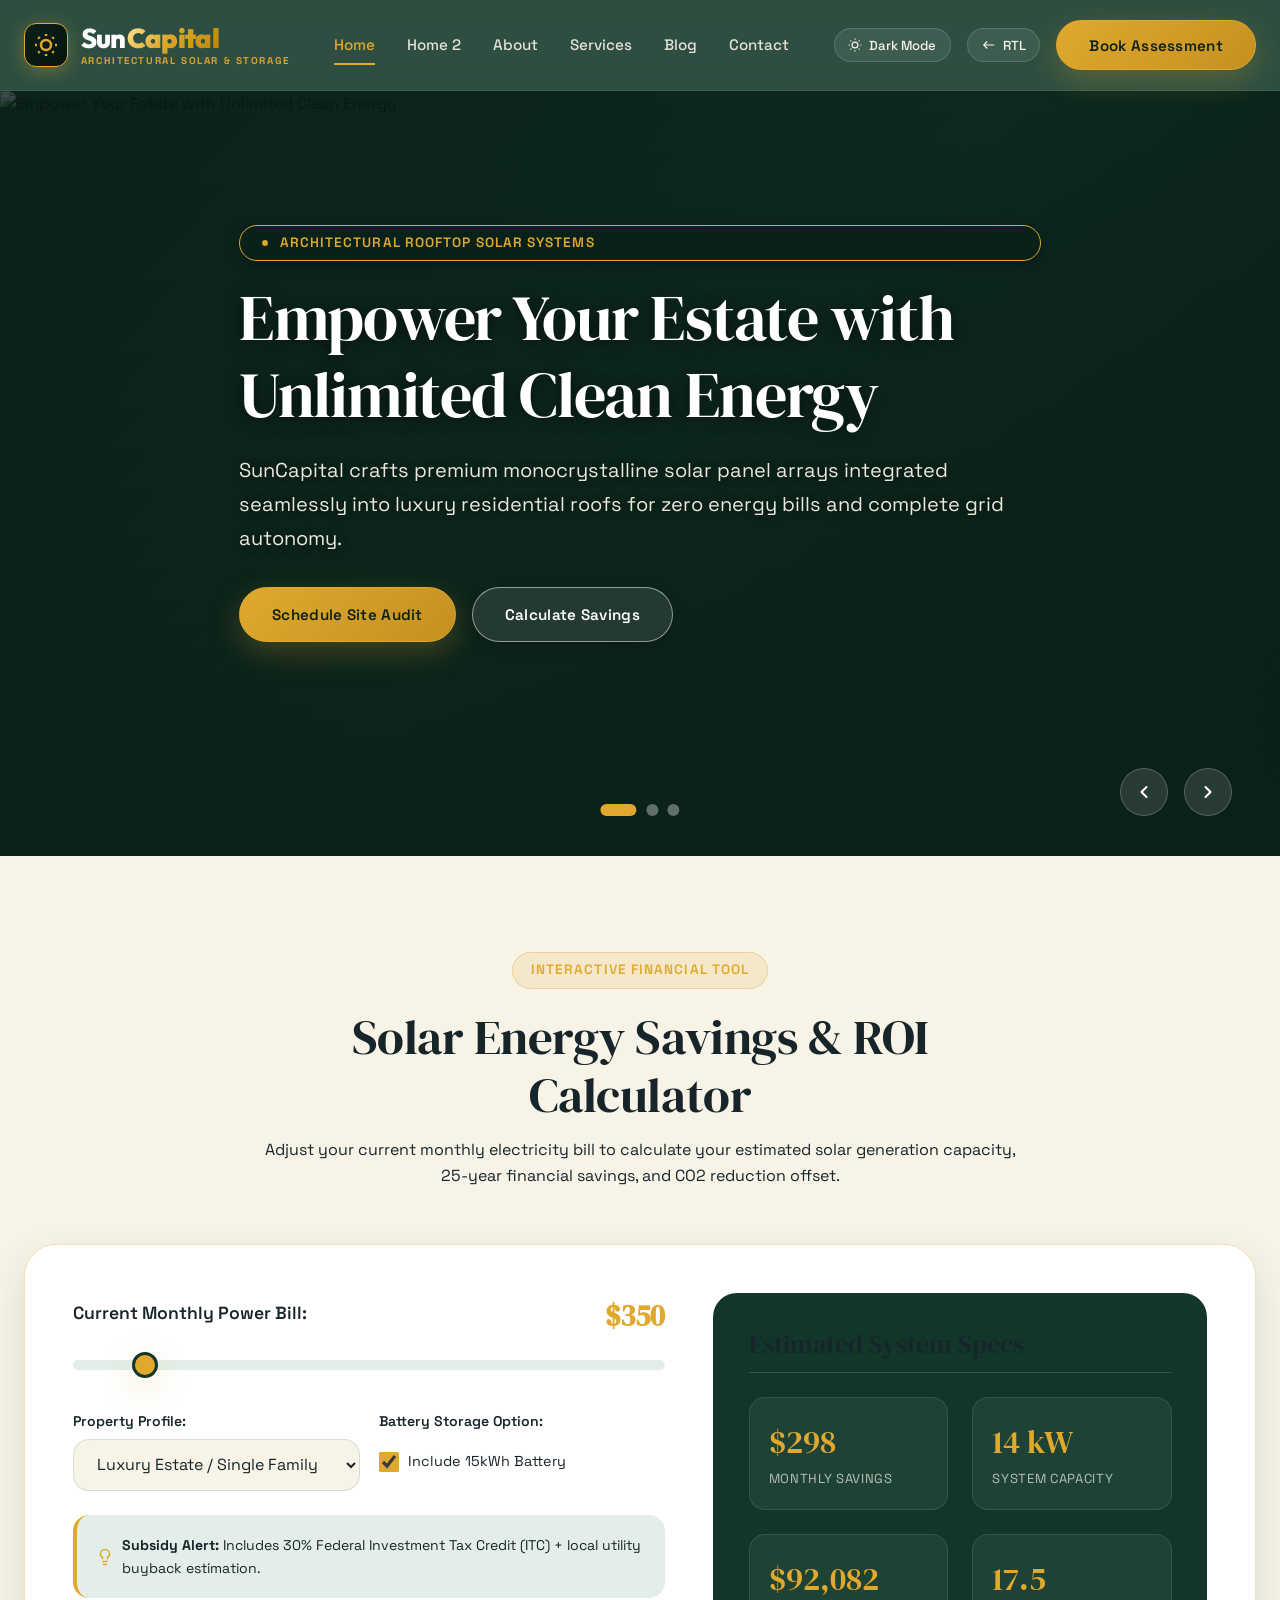
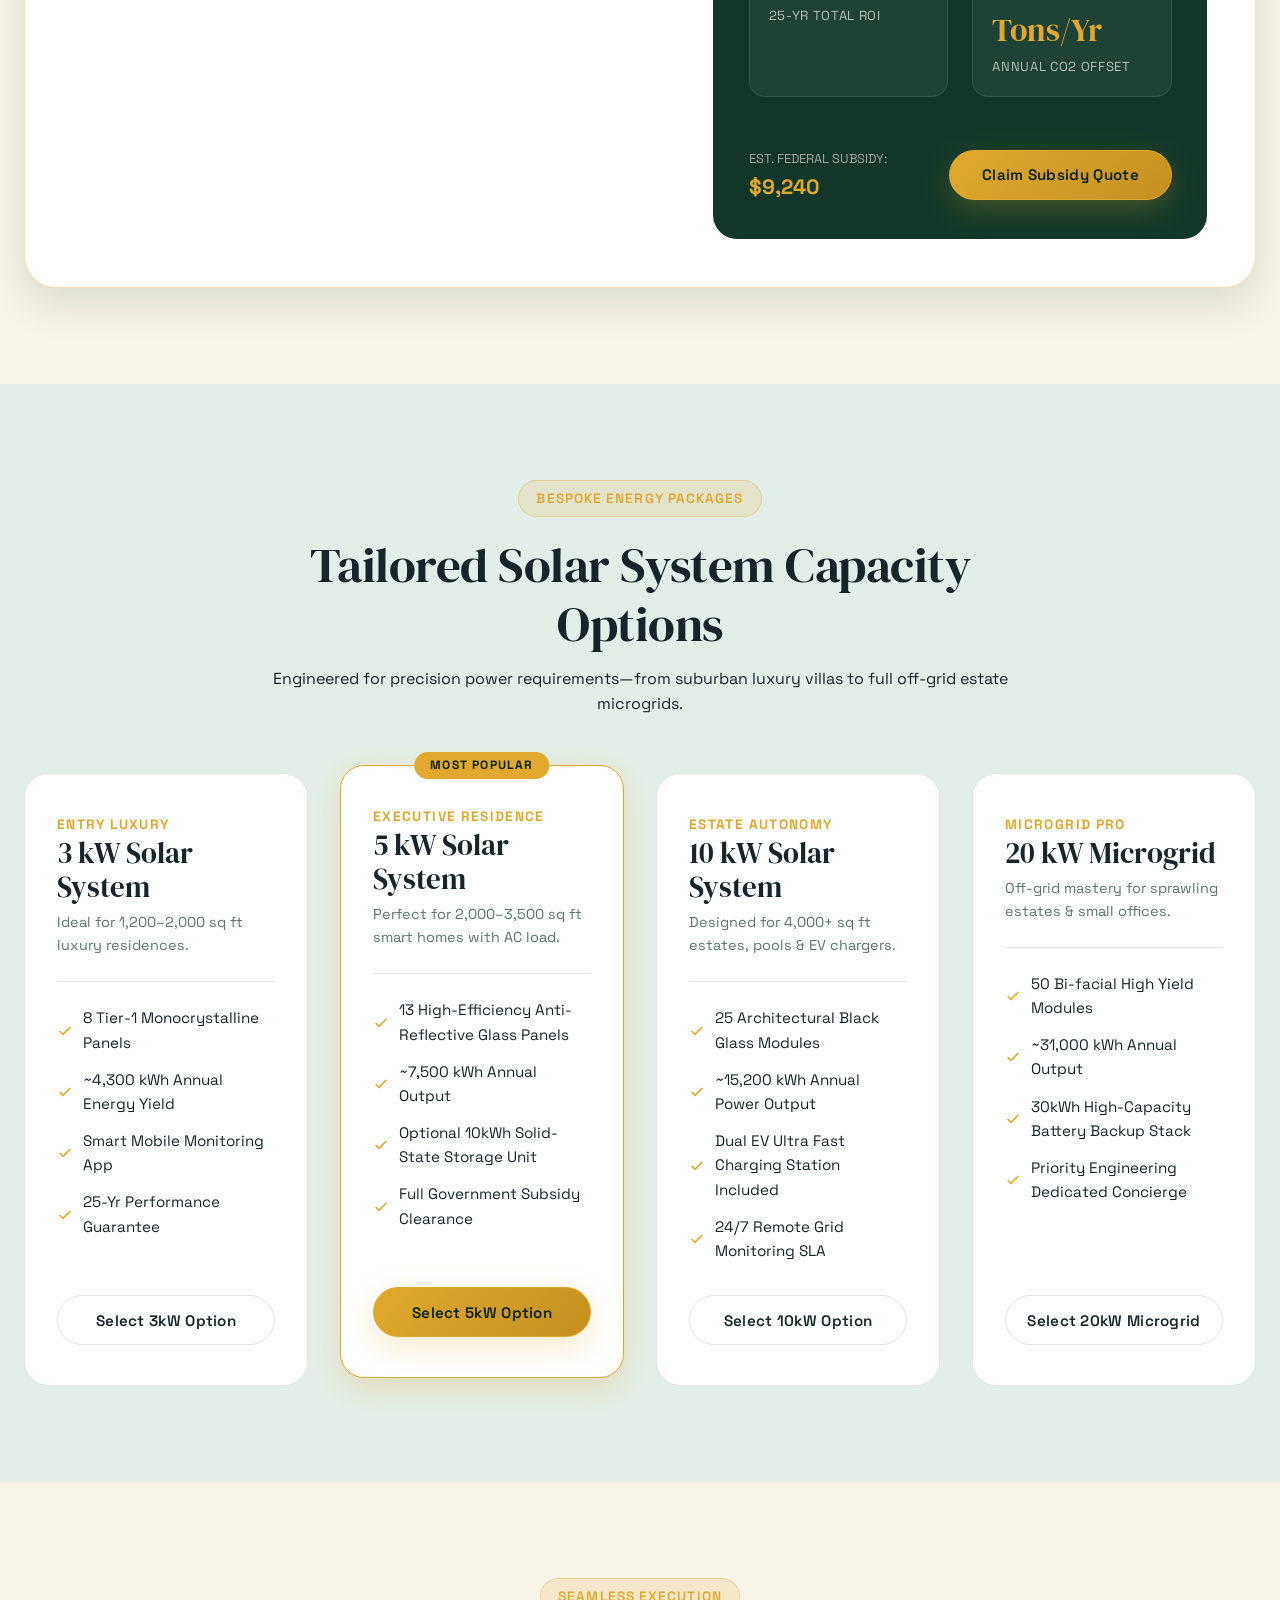
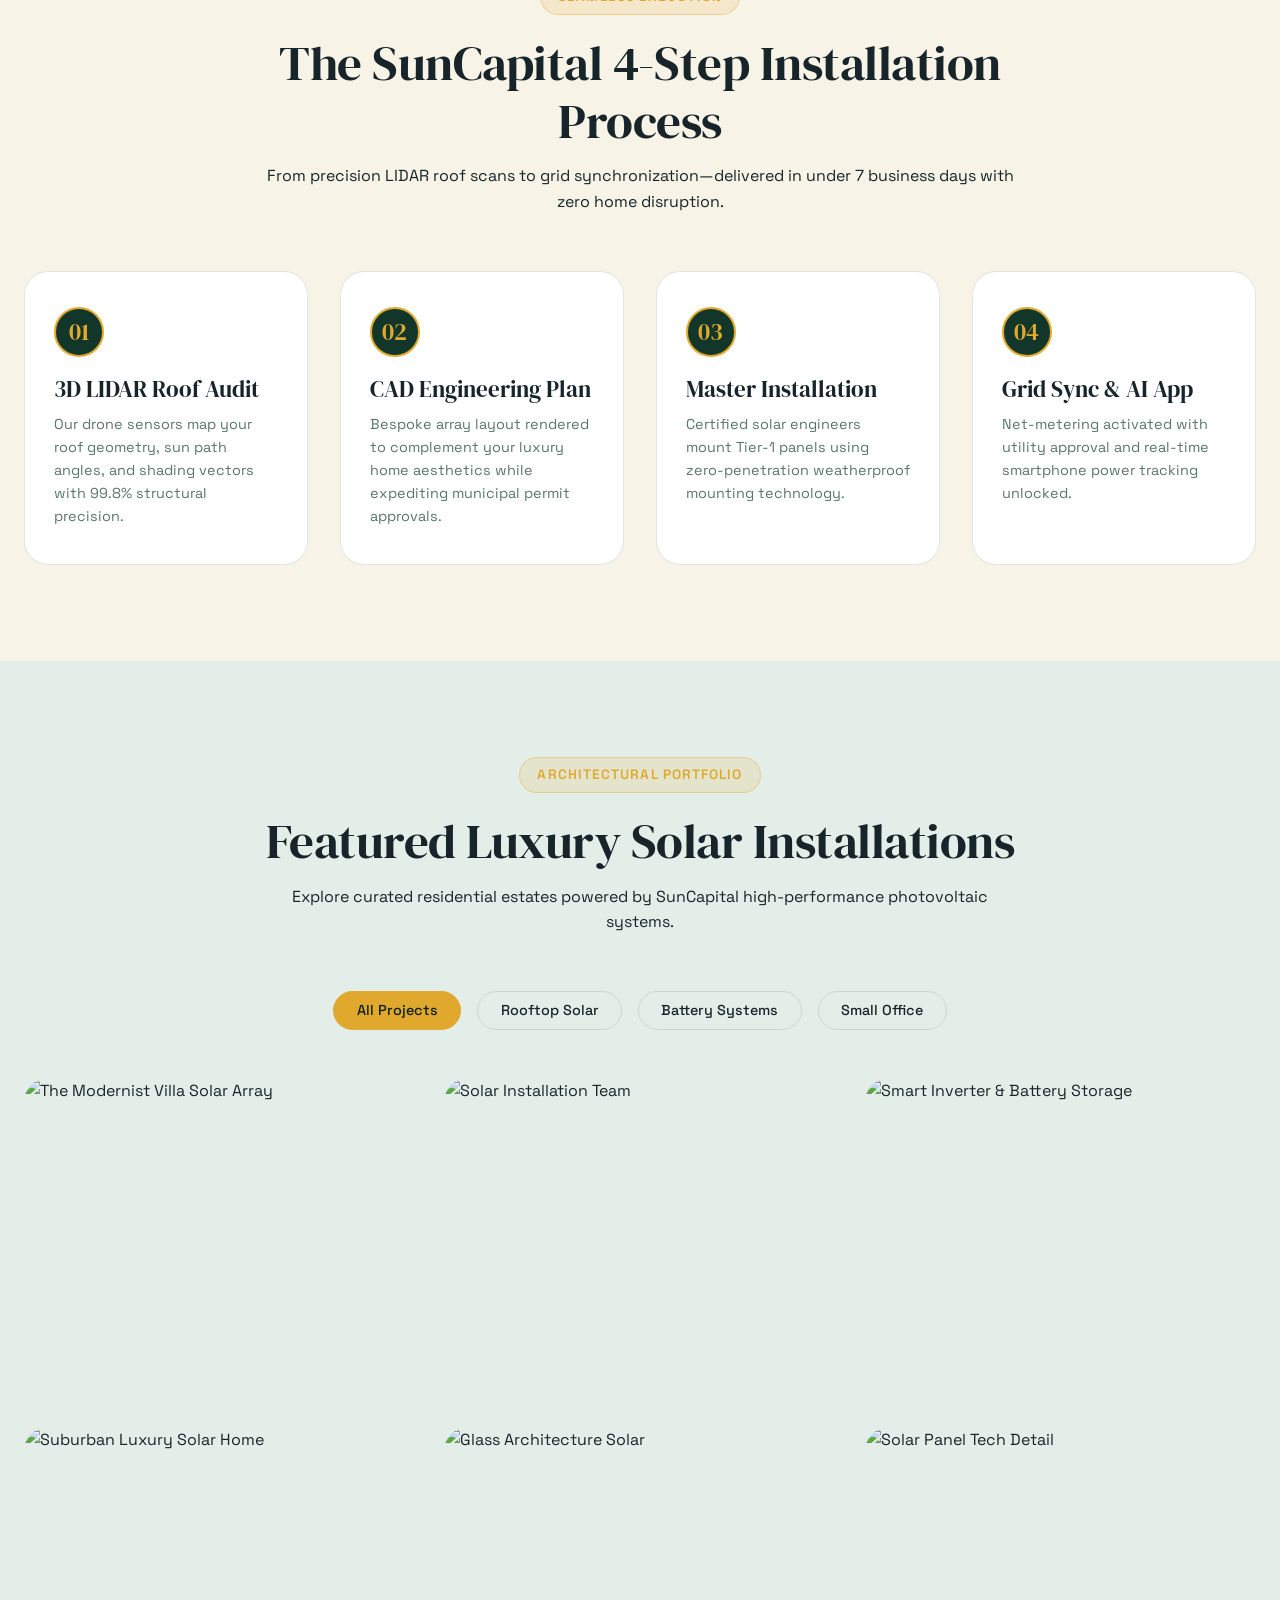
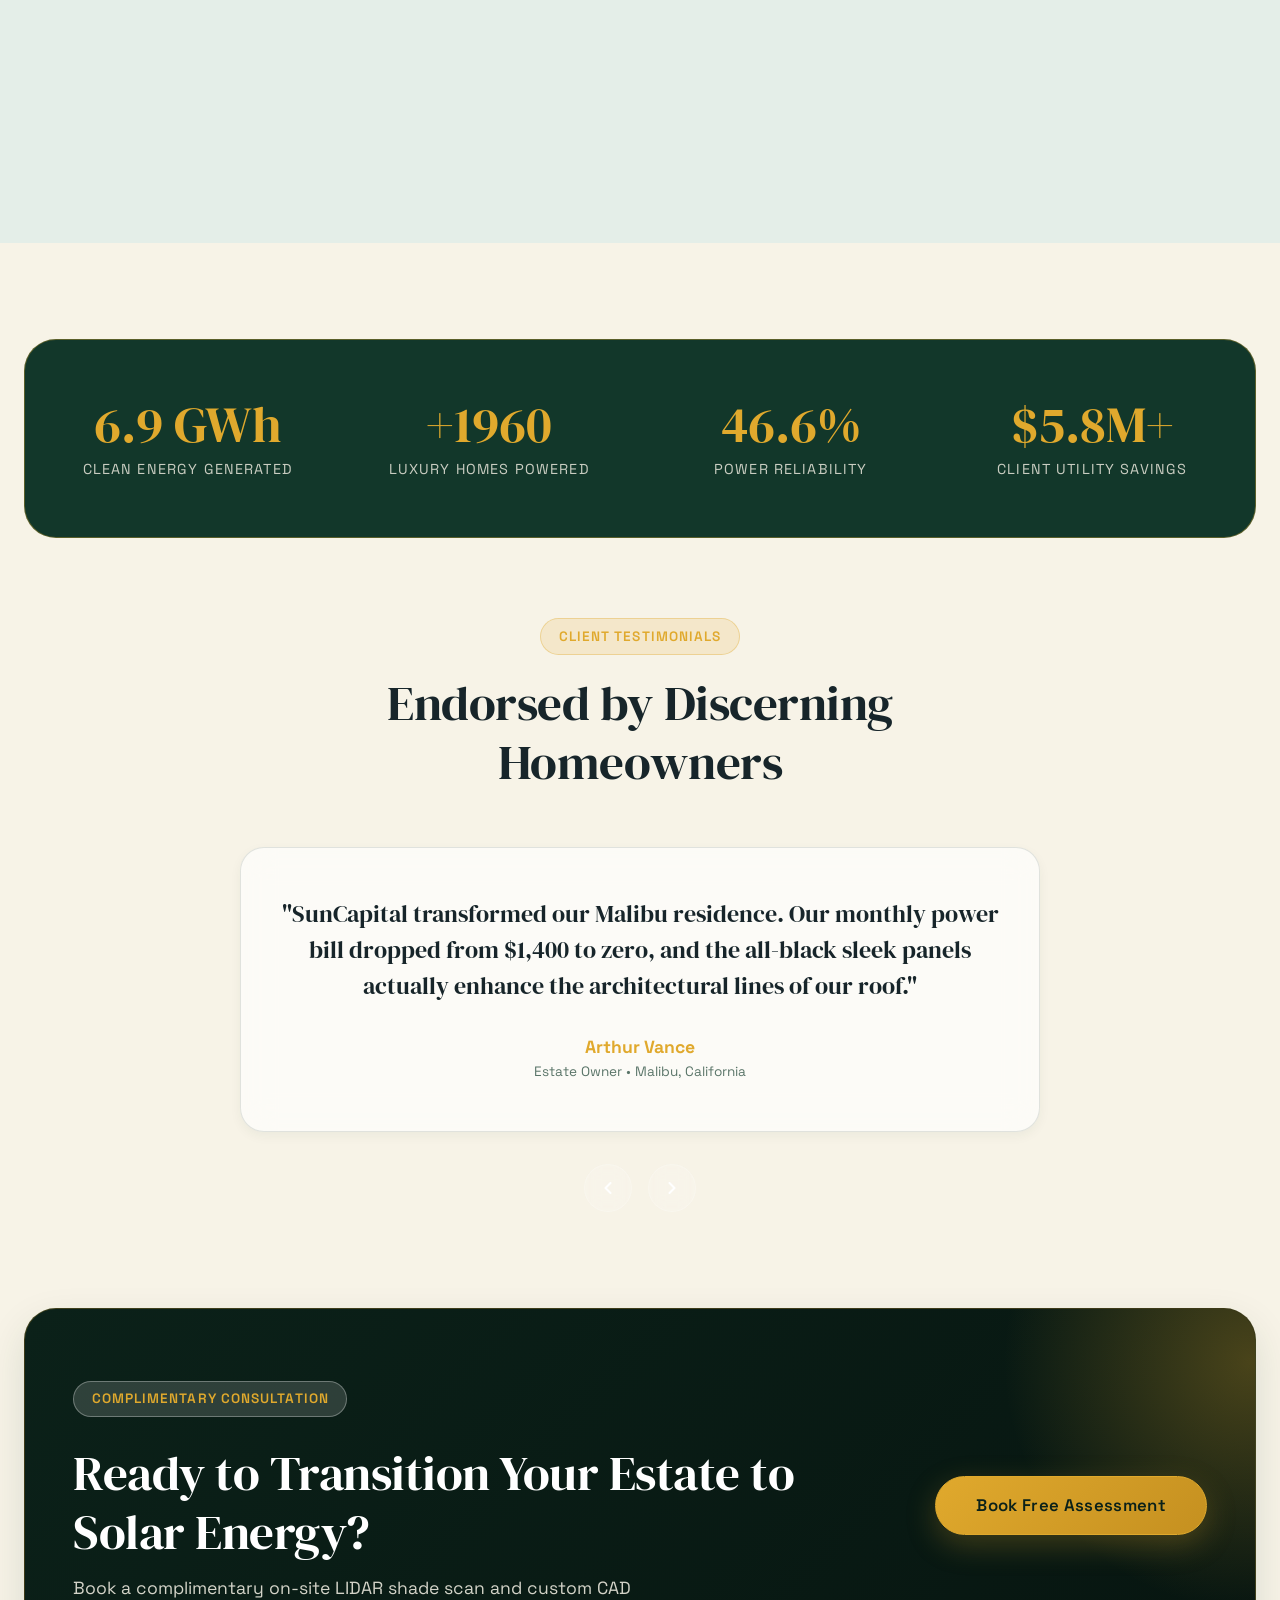
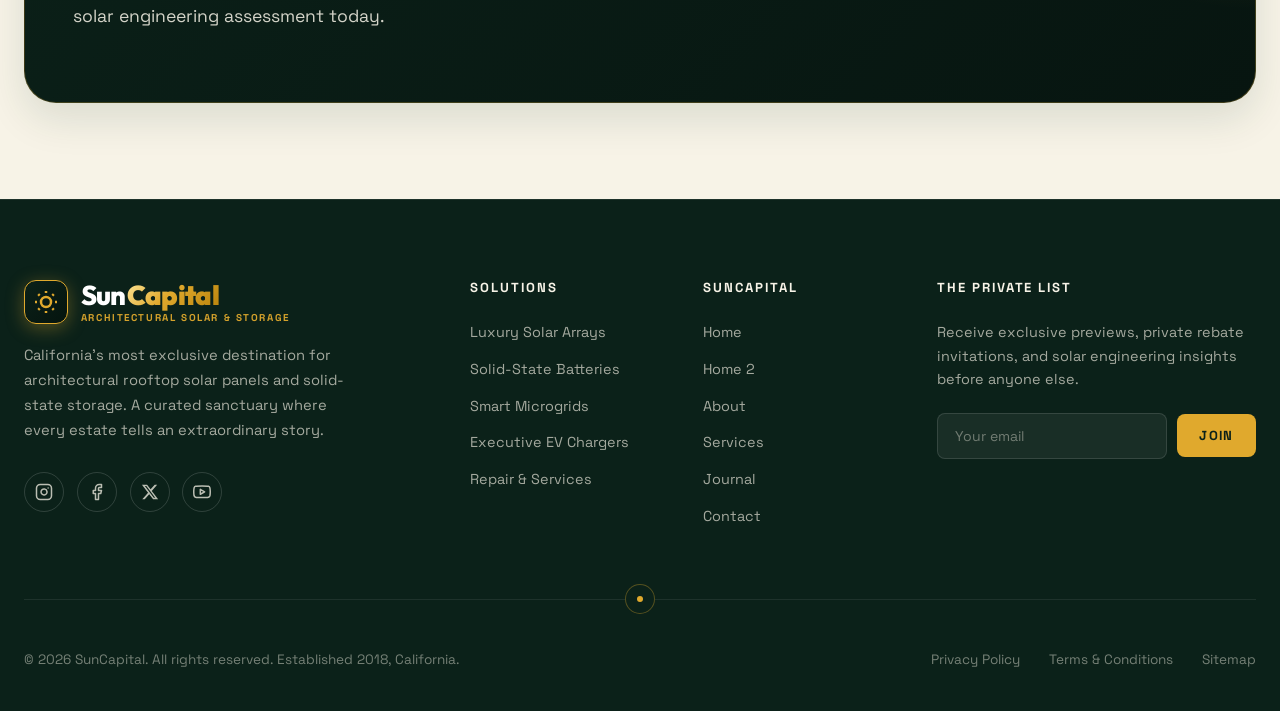
==== index.html @ c02f0921 "Adjust Hero Slide 1 image positioning to object-position: center bottom so solar panels are prominen" ====
<!DOCTYPE html>
<html lang="en" data-theme="light" dir="ltr">
<head>
  <meta charset="UTF-8">
  <meta name="viewport" content="width=device-width, initial-scale=1.0">
  <title>SunCapital | Eco-Luxury Residential Solar Panel Solutions</title>
  <meta name="description" content="SunCapital delivers bespoke rooftop solar panel installations, solid-state battery integration, and smart microgrids for luxury homes and executive residences.">
  <!-- Favicon Icons -->
  <link rel="icon" type="image/svg+xml" href="images/favicon.svg">
  <link rel="icon" type="image/png" sizes="32x32" href="images/favicon-32x32.png">
  <link rel="icon" type="image/png" sizes="16x16" href="images/favicon-16x16.png">
  <link rel="apple-touch-icon" sizes="180x180" href="images/apple-touch-icon.png">
  <link rel="shortcut icon" href="images/favicon.ico">
  
  <!-- CSS Stylesheets -->
  <link rel="stylesheet" href="css/variables.css">
  <link rel="stylesheet" href="css/style.css">
  <link rel="stylesheet" href="css/components.css">
  <link rel="stylesheet" href="css/pages.css">
</head>
<body>



  <!-- Sticky Navbar -->
  <header class="site-header">
    <div class="container navbar">
      <a href="index.html" class="logo-brand">
        <div class="logo-icon">
          <svg width="24" height="24" viewBox="0 0 24 24" fill="none" stroke="currentColor" stroke-width="2.5"><circle cx="12" cy="12" r="5"/><path d="M12 1v2M12 21v2M4.22 4.22l1.42 1.42M18.36 18.36l1.42 1.42M1 12h2M21 12h2M4.22 19.78l1.42-1.42M18.36 5.64l1.42-1.42"/></svg>
        </div>
        <div class="logo-text-group">
          <div class="logo-text">Sun<span>Capital</span></div>
          <span class="logo-tagline">Architectural Solar & Storage</span>
        </div>
      </a>

      <nav class="nav-menu">
        <a href="index.html" class="nav-link active">Home</a>
        <a href="pages/home-2.html" class="nav-link">Home 2</a>
        <a href="pages/about.html" class="nav-link">About</a>
        <a href="pages/services.html" class="nav-link">Services</a>
        <a href="pages/blog.html" class="nav-link">Blog</a>
        <a href="pages/contact.html" class="nav-link">Contact</a>
      </nav>

      <div class="nav-cta-group">
        <button class="toggle-btn theme-toggle-btn">
          <svg width="14" height="14" viewBox="0 0 24 24" fill="none" stroke="currentColor" stroke-width="2"><circle cx="12" cy="12" r="5"/><path d="M12 1v2M12 21v2M4.22 4.22l1.42 1.42M18.36 18.36l1.42 1.42M1 12h2M21 12h2M4.22 19.78l1.42-1.42M18.36 5.64l1.42-1.42"/></svg>
          <span class="theme-text">Dark Mode</span>
        </button>
        <button class="toggle-btn rtl-toggle-btn">
          <svg width="14" height="14" viewBox="0 0 24 24" fill="none" stroke="currentColor" stroke-width="2"><path d="M21 12H3M9 6l-6 6 6 6"/></svg>
          <span class="rtl-text">RTL</span>
        </button>
        <button class="btn btn-primary trigger-assessment-modal">Book Assessment</button>
        <button class="mobile-nav-toggle" aria-label="Toggle Navigation">
          <span></span><span></span><span></span>
        </button>
      </div>
    </div>
  </header>

  <!-- Mobile Overlay Navigation -->
  <div class="mobile-menu-overlay">
    <ul class="mobile-nav-list">
      <li><a href="index.html" class="mobile-nav-link">Home</a></li>
      <li><a href="pages/home-2.html" class="mobile-nav-link">Home 2</a></li>
      <li><a href="pages/about.html" class="mobile-nav-link">About</a></li>
      <li><a href="pages/services.html" class="mobile-nav-link">Services</a></li>
      <li><a href="pages/blog.html" class="mobile-nav-link">Blog</a></li>
      <li><a href="pages/contact.html" class="mobile-nav-link">Contact</a></li>
    </ul>
    <div style="display: flex; gap: 0.8rem; margin-bottom: 1.5rem;">
      <button class="toggle-btn theme-toggle-btn">
        <svg width="14" height="14" viewBox="0 0 24 24" fill="none" stroke="currentColor" stroke-width="2"><circle cx="12" cy="12" r="5"/><path d="M12 1v2M12 21v2M4.22 4.22l1.42 1.42M18.36 18.36l1.42 1.42M1 12h2M21 12h2M4.22 19.78l1.42-1.42M18.36 5.64l1.42-1.42"/></svg>
        <span class="theme-text">Dark Mode</span>
      </button>
      <button class="toggle-btn rtl-toggle-btn">
        <svg width="14" height="14" viewBox="0 0 24 24" fill="none" stroke="currentColor" stroke-width="2"><path d="M21 12H3M9 6l-6 6 6 6"/></svg>
        <span class="rtl-text">RTL</span>
      </button>
    </div>
    <button class="btn btn-primary trigger-assessment-modal">Book Free Assessment</button>
  </div>

  <!-- SECTION 1: HERO SLIDER -->
  <section class="hero-slider-wrapper">
    <div class="hero-slide active">
      <img src="https://i.pinimg.com/1200x/fb/f3/af/fbf3af8a1ad3d382f313e2737c237df1.jpg" alt="Empower Your Estate with Unlimited Clean Energy" class="hero-bg-img" style="object-position: center bottom;">
      <div class="hero-overlay"></div>
      <div class="container hero-content">
        <span class="badge-pill">
          <svg viewBox="0 0 24 24"><circle cx="12" cy="12" r="5"/><path d="M12 1v2M12 21v2M4.22 4.22l1.42 1.42M18.36 18.36l1.42 1.42M1 12h2M21 12h2M4.22 19.78l1.42-1.42M18.36 5.64l1.42-1.42"/></svg>
          Architectural Rooftop Solar Systems
        </span>
        <h1 class="heading-xl">Empower Your Estate with Unlimited Clean Energy</h1>
        <p class="text-lead" style="color: var(--color-solar-cream); margin-top: 1.2rem; margin-bottom: 2rem;">
          SunCapital crafts premium monocrystalline solar panel arrays integrated seamlessly into luxury residential roofs for zero energy bills and complete grid autonomy.
        </p>
        <div style="display: flex; gap: 1rem; flex-wrap: wrap;">
          <button class="btn btn-primary trigger-assessment-modal">Schedule Site Audit</button>
          <a href="#calculator" class="btn btn-outline" style="color: #FFF; border-color: rgba(255,255,255,0.4);">Calculate Savings</a>
        </div>
      </div>
    </div>

    <div class="hero-slide">
      <img src="https://i.pinimg.com/736x/be/30/d8/be30d80d1826c472d4cfb95814c58f38.jpg" alt="Solid State Battery Storage & Microgrid" class="hero-bg-img">
      <div class="hero-overlay"></div>
      <div class="container hero-content">
        <span class="badge-pill">
          <svg viewBox="0 0 24 24"><path d="M13 2L3 14h9l-1 8 10-12h-9l1-8z"/></svg>
          25-Year Power Guarantee
        </span>
        <h1 class="heading-xl">Solid-State Battery Storage & Smart Microgrids</h1>
        <p class="text-lead" style="color: var(--color-solar-cream); margin-top: 1.2rem; margin-bottom: 2rem;">
          Store excess solar generation during daytime peak hours to power your luxury home throughout the night with 99.9% power reliability.
        </p>
        <div style="display: flex; gap: 1rem; flex-wrap: wrap;">
          <a href="pages/services.html" class="btn btn-primary">Explore Battery Storage</a>
          <button class="btn btn-outline trigger-assessment-modal" style="color: #FFF; border-color: rgba(255,255,255,0.4);">Request Custom CAD Scan</button>
        </div>
      </div>
    </div>

    <div class="hero-slide">
      <img src="https://i.pinimg.com/736x/07/2a/dc/072adceb68a882b8ea8c4624a250358d.jpg" alt="Uncompromising Sustainability Meets Modern Luxury" class="hero-bg-img">
      <div class="hero-overlay"></div>
      <div class="container hero-content">
        <span class="badge-pill">
          <svg viewBox="0 0 24 24"><path d="M12 22s8-4 8-10V5l-8-3-8 3v7c0 6 8 10 8 10z"/></svg>
          30% Federal Tax Incentive
        </span>
        <h1 class="heading-xl">Uncompromising Sustainability Meets Modern Luxury</h1>
        <p class="text-lead" style="color: var(--color-solar-cream); margin-top: 1.2rem; margin-bottom: 2rem;">
          Elevate home property value while eliminating monthly electric overhead. Full concierge government subsidy management included.
        </p>
        <div style="display: flex; gap: 1rem; flex-wrap: wrap;">
          <a href="pages/about.html" class="btn btn-primary">Our Solar Heritage</a>
          <button class="btn btn-outline trigger-assessment-modal" style="color: #FFF; border-color: rgba(255,255,255,0.4);">Speak to Solar Advisor</button>
        </div>
      </div>
    </div>

    <div class="slider-controls">
      <button class="slider-arrow slider-prev" aria-label="Previous Slide"><svg width="20" height="20" viewBox="0 0 24 24" fill="none" stroke="currentColor" stroke-width="2.5" stroke-linecap="round" stroke-linejoin="round"><polyline points="15 18 9 12 15 6"/></svg></button>
      <button class="slider-arrow slider-next" aria-label="Next Slide"><svg width="20" height="20" viewBox="0 0 24 24" fill="none" stroke="currentColor" stroke-width="2.5" stroke-linecap="round" stroke-linejoin="round"><polyline points="9 18 15 12 9 6"/></svg></button>
    </div>
    <div class="slider-dots"></div>
  </section>

  <!-- SECTION 2: INTERACTIVE SOLAR SAVINGS CALCULATOR -->
  <section class="section-padding" id="calculator">
    <div class="container">
      <div class="section-header text-center">
        <span class="badge-pill">Interactive Financial Tool</span>
        <h2 class="heading-lg">Solar Energy Savings & ROI Calculator</h2>
        <p class="text-secondary" style="margin-top: 0.8rem;">
          Adjust your current monthly electricity bill to calculate your estimated solar generation capacity, 25-year financial savings, and CO2 reduction offset.
        </p>
      </div>

      <div class="calculator-card">
        <div>
          <div class="calc-slider-group">
            <div class="calc-slider-header">
              <label class="form-label" style="font-size: 1.1rem;">Current Monthly Power Bill:</label>
              <span class="calc-slider-val" id="billValueDisplay">$350</span>
            </div>
            <input type="range" min="100" max="2500" step="25" value="350" class="custom-range-slider" id="billSlider">
          </div>

          <div style="display: grid; grid-template-columns: 1fr 1fr; gap: 1.2rem; margin-bottom: 1.5rem;">
            <div>
              <label class="form-label">Property Profile:</label>
              <select class="form-control" id="propertyTypeSelect">
                <option value="residential" selected>Luxury Estate / Single Family</option>
                <option value="commercial">Small Office / Commercial Roof</option>
              </select>
            </div>
            <div>
              <label class="form-label">Battery Storage Option:</label>
              <div style="display: flex; align-items: center; gap: 0.6rem; height: 46px;">
                <input type="checkbox" id="batteryBackupCheck" checked style="width: 20px; height: 20px; accent-color: var(--color-solar-gold);">
                <label for="batteryBackupCheck" style="font-size: 0.9rem; cursor: pointer;">Include 15kWh Battery</label>
              </div>
            </div>
          </div>

          <div style="background: var(--bg-secondary); padding: 1.2rem; border-radius: var(--radius-md); font-size: 0.88rem; border-left: 4px solid var(--color-solar-gold); display: flex; align-items: center; gap: 0.5rem;">
            <svg width="18" height="18" viewBox="0 0 24 24" fill="none" stroke="var(--color-solar-gold)" stroke-width="2" stroke-linecap="round" stroke-linejoin="round" style="flex-shrink: 0;"><path d="M15 14c.2-1 .7-1.7 1.5-2.5 1-.9 1.5-2.2 1.5-3.5A6 6 0 0 0 6 8c0 1.3.5 2.6 1.5 3.5.7.7 1.3 1.5 1.5 2.5"/><path d="M9 18h6"/><path d="M10 22h4"/></svg>
            <span><strong>Subsidy Alert:</strong> Includes 30% Federal Investment Tax Credit (ITC) + local utility buyback estimation.</span>
          </div>
        </div>

        <div class="calc-results-box">
          <div>
            <h3 style="font-family: var(--font-heading); font-size: 1.6rem; margin-bottom: 1.5rem; border-bottom: 1px solid rgba(255,255,255,0.15); padding-bottom: 0.8rem;">
              Estimated System Specs
            </h3>

            <div class="calc-metric-grid">
              <div class="calc-metric-card">
                <div class="calc-metric-num" id="metricMonthlySavings">$298</div>
                <div class="calc-metric-lbl">Monthly Savings</div>
              </div>
              <div class="calc-metric-card">
                <div class="calc-metric-num" id="metricSystemCapacity">8 kW</div>
                <div class="calc-metric-lbl">System Capacity</div>
              </div>
              <div class="calc-metric-card">
                <div class="calc-metric-num" id="metricYearlySavings">$92,500</div>
                <div class="calc-metric-lbl">25-Yr Total ROI</div>
              </div>
              <div class="calc-metric-card">
                <div class="calc-metric-num" id="metricCo2Offset">10.0 Tons</div>
                <div class="calc-metric-lbl">Annual CO2 Offset</div>
              </div>
            </div>
          </div>

          <div style="display: flex; justify-content: space-between; align-items: center; margin-top: 1rem;">
            <div>
              <span style="font-size: 0.8rem; text-transform: uppercase; color: rgba(247,243,231,0.6);">Est. Federal Subsidy:</span>
              <div style="font-size: 1.3rem; font-weight: 700; color: var(--color-solar-gold);" id="metricSubsidyVal">$5,280</div>
            </div>
            <button class="btn btn-primary trigger-assessment-modal">Claim Subsidy Quote</button>
          </div>
        </div>
      </div>
    </div>
  </section>

  <!-- SECTION 3: SYSTEM CAPACITY OPTIONS SHOWCASE -->
  <section class="section-padding" style="background: var(--bg-secondary);">
    <div class="container">
      <div class="section-header text-center">
        <span class="badge-pill">Bespoke Energy Packages</span>
        <h2 class="heading-lg">Tailored Solar System Capacity Options</h2>
        <p class="text-secondary" style="margin-top: 0.8rem;">
          Engineered for precision power requirements—from suburban luxury villas to full off-grid estate microgrids.
        </p>
      </div>

      <div class="capacity-grid">
        <!-- 3kW Package -->
        <div class="capacity-card">
          <div class="capacity-header">
            <div style="color: var(--color-solar-gold); font-size: 0.85rem; font-weight: 700; text-transform: uppercase; letter-spacing: 0.1em;">Entry Luxury</div>
            <h3 class="capacity-title">3 kW Solar System</h3>
            <p style="font-size: 0.9rem; color: var(--text-muted);">Ideal for 1,200–2,000 sq ft luxury residences.</p>
          </div>
          <ul class="capacity-specs-list">
            <li class="capacity-spec-item">
              <svg width="16" height="16" viewBox="0 0 24 24" fill="none" stroke="currentColor" stroke-width="2.5"><polyline points="20 6 9 17 4 12"/></svg>
              8 Tier-1 Monocrystalline Panels
            </li>
            <li class="capacity-spec-item">
              <svg width="16" height="16" viewBox="0 0 24 24" fill="none" stroke="currentColor" stroke-width="2.5"><polyline points="20 6 9 17 4 12"/></svg>
              ~4,300 kWh Annual Energy Yield
            </li>
            <li class="capacity-spec-item">
              <svg width="16" height="16" viewBox="0 0 24 24" fill="none" stroke="currentColor" stroke-width="2.5"><polyline points="20 6 9 17 4 12"/></svg>
              Smart Mobile Monitoring App
            </li>
            <li class="capacity-spec-item">
              <svg width="16" height="16" viewBox="0 0 24 24" fill="none" stroke="currentColor" stroke-width="2.5"><polyline points="20 6 9 17 4 12"/></svg>
              25-Yr Performance Guarantee
            </li>
          </ul>
          <button class="btn btn-outline trigger-assessment-modal" style="width: 100%;">Select 3kW Option</button>
        </div>

        <!-- 5kW Package (Featured) -->
        <div class="capacity-card featured">
          <div class="capacity-header">
            <div style="color: var(--color-solar-gold); font-size: 0.85rem; font-weight: 700; text-transform: uppercase; letter-spacing: 0.1em;">Executive Residence</div>
            <h3 class="capacity-title">5 kW Solar System</h3>
            <p style="font-size: 0.9rem; color: var(--text-muted);">Perfect for 2,000–3,500 sq ft smart homes with AC load.</p>
          </div>
          <ul class="capacity-specs-list">
            <li class="capacity-spec-item">
              <svg width="16" height="16" viewBox="0 0 24 24" fill="none" stroke="currentColor" stroke-width="2.5"><polyline points="20 6 9 17 4 12"/></svg>
              13 High-Efficiency Anti-Reflective Glass Panels
            </li>
            <li class="capacity-spec-item">
              <svg width="16" height="16" viewBox="0 0 24 24" fill="none" stroke="currentColor" stroke-width="2.5"><polyline points="20 6 9 17 4 12"/></svg>
              ~7,500 kWh Annual Output
            </li>
            <li class="capacity-spec-item">
              <svg width="16" height="16" viewBox="0 0 24 24" fill="none" stroke="currentColor" stroke-width="2.5"><polyline points="20 6 9 17 4 12"/></svg>
              Optional 10kWh Solid-State Storage Unit
            </li>
            <li class="capacity-spec-item">
              <svg width="16" height="16" viewBox="0 0 24 24" fill="none" stroke="currentColor" stroke-width="2.5"><polyline points="20 6 9 17 4 12"/></svg>
              Full Government Subsidy Clearance
            </li>
          </ul>
          <button class="btn btn-primary trigger-assessment-modal" style="width: 100%;">Select 5kW Option</button>
        </div>

        <!-- 10kW Package -->
        <div class="capacity-card">
          <div class="capacity-header">
            <div style="color: var(--color-solar-gold); font-size: 0.85rem; font-weight: 700; text-transform: uppercase; letter-spacing: 0.1em;">Estate Autonomy</div>
            <h3 class="capacity-title">10 kW Solar System</h3>
            <p style="font-size: 0.9rem; color: var(--text-muted);">Designed for 4,000+ sq ft estates, pools & EV chargers.</p>
          </div>
          <ul class="capacity-specs-list">
            <li class="capacity-spec-item">
              <svg width="16" height="16" viewBox="0 0 24 24" fill="none" stroke="currentColor" stroke-width="2.5"><polyline points="20 6 9 17 4 12"/></svg>
              25 Architectural Black Glass Modules
            </li>
            <li class="capacity-spec-item">
              <svg width="16" height="16" viewBox="0 0 24 24" fill="none" stroke="currentColor" stroke-width="2.5"><polyline points="20 6 9 17 4 12"/></svg>
              ~15,200 kWh Annual Power Output
            </li>
            <li class="capacity-spec-item">
              <svg width="16" height="16" viewBox="0 0 24 24" fill="none" stroke="currentColor" stroke-width="2.5"><polyline points="20 6 9 17 4 12"/></svg>
              Dual EV Ultra Fast Charging Station Included
            </li>
            <li class="capacity-spec-item">
              <svg width="16" height="16" viewBox="0 0 24 24" fill="none" stroke="currentColor" stroke-width="2.5"><polyline points="20 6 9 17 4 12"/></svg>
              24/7 Remote Grid Monitoring SLA
            </li>
          </ul>
          <button class="btn btn-outline trigger-assessment-modal" style="width: 100%;">Select 10kW Option</button>
        </div>

        <!-- 20kW Microgrid -->
        <div class="capacity-card">
          <div class="capacity-header">
            <div style="color: var(--color-solar-gold); font-size: 0.85rem; font-weight: 700; text-transform: uppercase; letter-spacing: 0.1em;">Microgrid Pro</div>
            <h3 class="capacity-title">20 kW Microgrid</h3>
            <p style="font-size: 0.9rem; color: var(--text-muted);">Off-grid mastery for sprawling estates & small offices.</p>
          </div>
          <ul class="capacity-specs-list">
            <li class="capacity-spec-item">
              <svg width="16" height="16" viewBox="0 0 24 24" fill="none" stroke="currentColor" stroke-width="2.5"><polyline points="20 6 9 17 4 12"/></svg>
              50 Bi-facial High Yield Modules
            </li>
            <li class="capacity-spec-item">
              <svg width="16" height="16" viewBox="0 0 24 24" fill="none" stroke="currentColor" stroke-width="2.5"><polyline points="20 6 9 17 4 12"/></svg>
              ~31,000 kWh Annual Output
            </li>
            <li class="capacity-spec-item">
              <svg width="16" height="16" viewBox="0 0 24 24" fill="none" stroke="currentColor" stroke-width="2.5"><polyline points="20 6 9 17 4 12"/></svg>
              30kWh High-Capacity Battery Backup Stack
            </li>
            <li class="capacity-spec-item">
              <svg width="16" height="16" viewBox="0 0 24 24" fill="none" stroke="currentColor" stroke-width="2.5"><polyline points="20 6 9 17 4 12"/></svg>
              Priority Engineering Dedicated Concierge
            </li>
          </ul>
          <button class="btn btn-outline trigger-assessment-modal" style="width: 100%;">Select 20kW Microgrid</button>
        </div>
      </div>
    </div>
  </section>

  <!-- SECTION 4: ARCHITECTURAL INSTALLATION TIMELINE -->
  <section class="section-padding">
    <div class="container">
      <div class="section-header text-center">
        <span class="badge-pill">Seamless Execution</span>
        <h2 class="heading-lg">The SunCapital 4-Step Installation Process</h2>
        <p class="text-secondary" style="margin-top: 0.8rem;">
          From precision LIDAR roof scans to grid synchronization—delivered in under 7 business days with zero home disruption.
        </p>
      </div>

      <div class="process-timeline">
        <div class="timeline-step">
          <div class="timeline-number">01</div>
          <h3 class="heading-sm" style="margin-bottom: 0.6rem;">3D LIDAR Roof Audit</h3>
          <p style="font-size: 0.9rem; color: var(--text-muted);">
            Our drone sensors map your roof geometry, sun path angles, and shading vectors with 99.8% structural precision.
          </p>
        </div>

        <div class="timeline-step">
          <div class="timeline-number">02</div>
          <h3 class="heading-sm" style="margin-bottom: 0.6rem;">CAD Engineering Plan</h3>
          <p style="font-size: 0.9rem; color: var(--text-muted);">
            Bespoke array layout rendered to complement your luxury home aesthetics while expediting municipal permit approvals.
          </p>
        </div>

        <div class="timeline-step">
          <div class="timeline-number">03</div>
          <h3 class="heading-sm" style="margin-bottom: 0.6rem;">Master Installation</h3>
          <p style="font-size: 0.9rem; color: var(--text-muted);">
            Certified solar engineers mount Tier-1 panels using zero-penetration weatherproof mounting technology.
          </p>
        </div>

        <div class="timeline-step">
          <div class="timeline-number">04</div>
          <h3 class="heading-sm" style="margin-bottom: 0.6rem;">Grid Sync & AI App</h3>
          <p style="font-size: 0.9rem; color: var(--text-muted);">
            Net-metering activated with utility approval and real-time smartphone power tracking unlocked.
          </p>
        </div>
      </div>
    </div>
  </section>

  <!-- SECTION 5: PROJECT MASONRY GALLERY -->
  <section class="section-padding" style="background: var(--bg-secondary);">
    <div class="container">
      <div class="section-header text-center">
        <span class="badge-pill">Architectural Portfolio</span>
        <h2 class="heading-lg">Featured Luxury Solar Installations</h2>
        <p class="text-secondary" style="margin-top: 0.8rem;">
          Explore curated residential estates powered by SunCapital high-performance photovoltaic systems.
        </p>
      </div>

      <div class="gallery-filter-bar">
        <button class="filter-btn active" data-filter="all">All Projects</button>
        <button class="filter-btn" data-filter="rooftop">Rooftop Solar</button>
        <button class="filter-btn" data-filter="battery">Battery Systems</button>
        <button class="filter-btn" data-filter="office">Small Office</button>
      </div>

      <div class="gallery-grid">
        <div class="gallery-item" data-category="rooftop">
          <img src="https://images.unsplash.com/photo-1558442074-3c19857bc1dc?q=80&w=1200" alt="The Modernist Villa Solar Array" class="gallery-img">
          <div class="gallery-overlay">
            <span class="gallery-title" style="font-family: var(--font-heading); font-size: 1.4rem;">The Modernist Villa</span>
            <span style="font-size: 0.85rem; color: var(--color-solar-gold);">12 kW Monocrystalline Array • Malibu, CA</span>
          </div>
        </div>

        <div class="gallery-item" data-category="rooftop">
          <img src="https://images.unsplash.com/photo-1613665813446-82a78c468a1d?q=80&w=1200" alt="Solar Installation Team" class="gallery-img">
          <div class="gallery-overlay">
            <span class="gallery-title" style="font-family: var(--font-heading); font-size: 1.4rem;">Aspen Eco Lodge</span>
            <span style="font-size: 0.85rem; color: var(--color-solar-gold);">8 kW Roof Array + Snow Melting Tech</span>
          </div>
        </div>

        <div class="gallery-item" data-category="battery">
          <img src="https://images.unsplash.com/photo-1611365892117-00ac5ef43c32?q=80&w=1200" alt="Smart Inverter & Battery Storage" class="gallery-img">
          <div class="gallery-overlay">
            <span class="gallery-title" style="font-family: var(--font-heading); font-size: 1.4rem;">Solid-State Storage Hub</span>
            <span style="font-size: 0.85rem; color: var(--color-solar-gold);">30 kWh Battery Stack System</span>
          </div>
        </div>

        <div class="gallery-item" data-category="rooftop">
          <img src="https://images.unsplash.com/photo-1592833159057-651427233069?q=80&w=1200" alt="Suburban Luxury Solar Home" class="gallery-img">
          <div class="gallery-overlay">
            <span class="gallery-title" style="font-family: var(--font-heading); font-size: 1.4rem;">Highland Park Residence</span>
            <span style="font-size: 0.85rem; color: var(--color-solar-gold);">6 kW All-Black Photovoltaic Roof</span>
          </div>
        </div>

        <div class="gallery-item" data-category="office">
          <img src="https://images.unsplash.com/photo-1548611635-b6e7827d7d4a?q=80&w=1200" alt="Glass Architecture Solar" class="gallery-img">
          <div class="gallery-overlay">
            <span class="gallery-title" style="font-family: var(--font-heading); font-size: 1.4rem;">Verdant Architecture HQ</span>
            <span style="font-size: 0.85rem; color: var(--color-solar-gold);">25 kW Commercial Roof Array</span>
          </div>
        </div>

        <div class="gallery-item" data-category="battery">
          <img src="https://images.unsplash.com/photo-1594818379496-da1e345b0ded?q=80&w=1200" alt="Solar Panel Tech Detail" class="gallery-img">
          <div class="gallery-overlay">
            <span class="gallery-title" style="font-family: var(--font-heading); font-size: 1.4rem;">Bel Air Solar Estate</span>
            <span style="font-size: 0.85rem; color: var(--color-solar-gold);">18 kW Microgrid + EV Fast Charging</span>
          </div>
        </div>
      </div>
    </div>
  </section>

  <!-- SECTION 6: CLIENT STORIES & LIVE IMPACT METRICS -->
  <section class="section-padding">
    <div class="container">
      <div class="stats-bar" style="margin-bottom: 5rem;">
        <div>
          <div class="stat-number counter-val" data-target="14.8" data-suffix=" GWh" data-decimals="1">0</div>
          <div class="stat-label">Clean Energy Generated</div>
        </div>
        <div>
          <div class="stat-number counter-val" data-target="4200" data-prefix="+" data-suffix="">0</div>
          <div class="stat-label">Luxury Homes Powered</div>
        </div>
        <div>
          <div class="stat-number counter-val" data-target="99.9" data-suffix="%" data-decimals="1">0</div>
          <div class="stat-label">Power Reliability</div>
        </div>
        <div>
          <div class="stat-number counter-val" data-target="12.5" data-prefix="$" data-suffix="M+" data-decimals="1">0</div>
          <div class="stat-label">Client Utility Savings</div>
        </div>
      </div>

      <div class="section-header text-center">
        <span class="badge-pill">Client Testimonials</span>
        <h2 class="heading-lg">Endorsed by Discerning Homeowners</h2>
      </div>

      <div class="testimonial-carousel" style="max-width: 800px; margin: 0 auto; position: relative;">
        <div class="testimonial-slide active">
          <div class="card-glass text-center" style="padding: 3rem 2.5rem;">
            <p style="font-family: var(--font-heading); font-size: 1.5rem; line-height: 1.5; color: var(--text-primary); margin-bottom: 1.8rem;">
              "SunCapital transformed our Malibu residence. Our monthly power bill dropped from $1,400 to zero, and the all-black sleek panels actually enhance the architectural lines of our roof."
            </p>
            <div style="font-weight: 700; font-size: 1.1rem; color: var(--color-solar-gold);">Arthur Vance</div>
            <div style="font-size: 0.85rem; color: var(--text-muted);">Estate Owner • Malibu, California</div>
          </div>
        </div>

        <div class="testimonial-slide" style="display: none;">
          <div class="card-glass text-center" style="padding: 3rem 2.5rem;">
            <p style="font-family: var(--font-heading); font-size: 1.5rem; line-height: 1.5; color: var(--text-primary); margin-bottom: 1.8rem;">
              "The installation process was flawless. 7 days from contract to grid activation. Their concierge team handled 100% of our federal subsidy paperwork without any friction."
            </p>
            <div style="font-weight: 700; font-size: 1.1rem; color: var(--color-solar-gold);">Elena Rostova</div>
            <div style="font-size: 0.85rem; color: var(--text-muted);">Architectural Designer • Aspen, Colorado</div>
          </div>
        </div>

        <div style="display: flex; justify-content: center; gap: 1rem; margin-top: 2rem;">
          <button class="slider-arrow testi-prev" aria-label="Previous Testimonial"><svg width="20" height="20" viewBox="0 0 24 24" fill="none" stroke="currentColor" stroke-width="2.5" stroke-linecap="round" stroke-linejoin="round"><polyline points="15 18 9 12 15 6"/></svg></button>
          <button class="slider-arrow testi-next" aria-label="Next Testimonial"><svg width="20" height="20" viewBox="0 0 24 24" fill="none" stroke="currentColor" stroke-width="2.5" stroke-linecap="round" stroke-linejoin="round"><polyline points="9 18 15 12 9 6"/></svg></button>
        </div>
      </div>
    </div>
  </section>

  <!-- PRE-FOOTER CTA BANNER -->
  <section class="container" style="margin-bottom: 6rem;">
    <div class="cta-banner">
      <div class="cta-banner-content">
        <div>
          <span class="badge-pill" style="background: rgba(255,255,255,0.15); border-color: rgba(255,255,255,0.3); color: var(--color-solar-gold);">
            Complimentary Consultation
          </span>
          <h2 class="heading-lg" style="color: #FFF; margin-top: 0.5rem; margin-bottom: 0.8rem;">
            Ready to Transition Your Estate to Solar Energy?
          </h2>
          <p style="color: rgba(247,243,231,0.85); font-size: 1.1rem; max-width: 600px;">
            Book a complimentary on-site LIDAR shade scan and custom CAD solar engineering assessment today.
          </p>
        </div>
        <div>
          <button class="btn btn-primary trigger-assessment-modal" style="font-size: 1.05rem; padding: 1.1rem 2.5rem;">
            Book Free Assessment
          </button>
        </div>
      </div>
    </div>
  </section>

  <!-- FOOTER -->
  <footer class="site-footer">
    <div class="container">
      <div class="footer-grid">
        <!-- Col 1: Brand & Socials -->
        <div>
          <a href="index.html" class="logo-brand" style="margin-bottom: 1.2rem; display: inline-flex;">
            <div class="logo-icon">
              <svg width="24" height="24" viewBox="0 0 24 24" fill="none" stroke="currentColor" stroke-width="2.5"><circle cx="12" cy="12" r="5"/><path d="M12 1v2M12 21v2M4.22 4.22l1.42 1.42M18.36 18.36l1.42 1.42M1 12h2M21 12h2M4.22 19.78l1.42-1.42M18.36 5.64l1.42-1.42"/></svg>
            </div>
            <div class="logo-text-group">
              <div class="logo-text">Sun<span>Capital</span></div>
              <span class="logo-tagline">Architectural Solar & Storage</span>
            </div>
          </a>
          <p class="footer-brand-desc">
            California's most exclusive destination for architectural rooftop solar panels and solid-state storage. A curated sanctuary where every estate tells an extraordinary story.
          </p>
          <div class="footer-socials">
            <a href="https://instagram.com" target="_blank" rel="noopener" class="social-icon-btn" aria-label="Instagram">
              <svg width="18" height="18" viewBox="0 0 24 24" fill="none" stroke="currentColor" stroke-width="2" stroke-linecap="round" stroke-linejoin="round"><rect x="2" y="2" width="20" height="20" rx="5" ry="5"/><path d="M16 11.37A4 4 0 1 1 12.63 8 4 4 0 0 1 16 11.37z"/><line x1="17.5" y1="6.5" x2="17.51" y2="6.5"/></svg>
            </a>
            <a href="https://facebook.com" target="_blank" rel="noopener" class="social-icon-btn" aria-label="Facebook">
              <svg width="18" height="18" viewBox="0 0 24 24" fill="none" stroke="currentColor" stroke-width="2" stroke-linecap="round" stroke-linejoin="round"><path d="M18 2h-3a5 5 0 0 0-5 5v3H7v4h3v8h4v-8h3l1-4h-4V7a1 1 0 0 1 1-1h3z"/></svg>
            </a>
            <a href="https://x.com" target="_blank" rel="noopener" class="social-icon-btn" aria-label="X">
              <svg width="18" height="18" viewBox="0 0 24 24" fill="currentColor"><path d="M18.244 2.25h3.308l-7.227 8.26 8.502 11.24H16.17l-5.214-6.817L4.99 21.75H1.68l7.73-8.835L1.254 2.25H8.08l4.713 6.231zm-1.161 17.52h1.833L7.084 4.126H5.117z"/></svg>
            </a>
            <a href="https://youtube.com" target="_blank" rel="noopener" class="social-icon-btn" aria-label="YouTube">
              <svg width="18" height="18" viewBox="0 0 24 24" fill="none" stroke="currentColor" stroke-width="2" stroke-linecap="round" stroke-linejoin="round"><path d="M22.54 6.42a2.78 2.78 0 0 0-1.94-2C18.88 4 12 4 12 4s-6.88 0-8.6.46a2.78 2.78 0 0 0-1.94 2A29 29 0 0 0 1 11.75a29 29 0 0 0 .46 5.33A2.78 2.78 0 0 0 3.4 19c1.72.46 8.6.46 8.6.46s6.88 0 8.6-.46a2.78 2.78 0 0 0 1.94-2 29 29 0 0 0 .46-5.25 29 29 0 0 0-.46-5.33z"/><polygon points="9.75 15.02 15.5 11.75 9.75 8.48 9.75 15.02"/></svg>
            </a>
          </div>
        </div>

        <!-- Col 2: Solutions -->
        <div>
          <h4 class="footer-col-title">SOLUTIONS</h4>
          <div class="footer-links">
            <a href="pages/services.html" class="footer-link">Luxury Solar Arrays</a>
            <a href="pages/services.html" class="footer-link">Solid-State Batteries</a>
            <a href="pages/services.html" class="footer-link">Smart Microgrids</a>
            <a href="pages/services.html" class="footer-link">Executive EV Chargers</a>
            <a href="pages/services.html" class="footer-link">Repair & Services</a>
          </div>
        </div>

        <!-- Col 3: Company Pages -->
        <div>
          <h4 class="footer-col-title">SUNCAPITAL</h4>
          <div class="footer-links">
            <a href="index.html" class="footer-link">Home</a>
            <a href="pages/home-2.html" class="footer-link">Home 2</a>
            <a href="pages/about.html" class="footer-link">About</a>
            <a href="pages/services.html" class="footer-link">Services</a>
            <a href="pages/blog.html" class="footer-link">Journal</a>
            <a href="pages/contact.html" class="footer-link">Contact</a>
          </div>
        </div>

        <!-- Col 4: Newsletter -->
        <div>
          <h4 class="footer-col-title">THE PRIVATE LIST</h4>
          <p class="newsletter-desc">
            Receive exclusive previews, private rebate invitations, and solar engineering insights before anyone else.
          </p>
          <form class="newsletter-form-inline">
            <input type="email" placeholder="Your email" class="newsletter-input-box" required>
            <button type="submit" class="newsletter-btn-join">JOIN</button>
          </form>
        </div>
      </div>

      <!-- Center Ornamental Divider -->
      <div class="footer-divider-wrap">
        <div class="footer-divider-dot"></div>
      </div>

      <!-- Bottom Bar -->
      <div class="footer-bottom">
        <div>© 2026 SunCapital. All rights reserved. Established 2018, California.</div>
        <div class="footer-bottom-links">
          <a href="pages/privacy-policy.html" class="footer-link">Privacy Policy</a>
          <a href="pages/terms-conditions.html" class="footer-link">Terms & Conditions</a>
          <a href="pages/sitemap.html" class="footer-link">Sitemap</a>
        </div>
      </div>
    </div>
  </footer>

  <!-- BACK TO TOP BUTTON -->
  <button class="back-to-top" aria-label="Back to top">
    <svg width="20" height="20" viewBox="0 0 24 24" fill="none" stroke="currentColor" stroke-width="2.5"><polyline points="18 15 12 9 6 15"/></svg>
  </button>

  <!-- ASSESSMENT MODAL -->
  <div class="modal-backdrop" id="assessmentModal">
    <div class="modal-backdrop-close" style="position: absolute; top:0; left:0; width:100%; height:100%;"></div>
    <div class="modal-box">
      <button class="modal-close-btn" aria-label="Close modal"><svg width="18" height="18" viewBox="0 0 24 24" fill="none" stroke="currentColor" stroke-width="2.5" stroke-linecap="round" stroke-linejoin="round"><line x1="18" y1="6" x2="6" y2="18"/><line x1="6" y1="6" x2="18" y2="18"/></svg></button>
      <div style="margin-bottom: 1.5rem;">
        <span class="badge-pill">Free Consultation</span>
        <h3 class="heading-md">Book Your Site Solar Assessment</h3>
        <p style="font-size: 0.9rem; color: var(--text-secondary); margin-top: 0.4rem;">
          Fill out your estate details for a remote LIDAR solar scan and custom financial estimate.
        </p>
      </div>

      <form id="assessmentForm">
        <div class="form-group">
          <label class="form-label">Full Name</label>
          <input type="text" class="form-control" placeholder="e.g. Eleanor Vance" required>
        </div>
        <div style="display: grid; grid-template-columns: 1fr 1fr; gap: 1rem;">
          <div class="form-group">
            <label class="form-label">Email Address</label>
            <input type="email" class="form-control" placeholder="eleanor@estate.com" required>
          </div>
          <div class="form-group">
            <label class="form-label">Phone Number</label>
            <input type="tel" class="form-control" placeholder="+1 (555) 000-0000" required>
          </div>
        </div>
        <div style="display: grid; grid-template-columns: 1fr 1fr; gap: 1rem;">
          <div class="form-group">
            <label class="form-label">Avg. Monthly Bill</label>
            <select class="form-control" required>
              <option value="$200-$400">$200 – $400 / mo</option>
              <option value="$400-$800">$400 – $800 / mo</option>
              <option value="$800+">$800+ / mo</option>
            </select>
          </div>
          <div class="form-group">
            <label class="form-label">Roof Type</label>
            <select class="form-control" required>
              <option value="tile">Tile / Slate</option>
              <option value="metal">Standing Seam Metal</option>
              <option value="shingle">Asphalt Shingle</option>
              <option value="flat">Flat Roof</option>
            </select>
          </div>
        </div>
        <div class="form-group">
          <label class="form-label">Installation Address</label>
          <input type="text" class="form-control" placeholder="123 Luxury Way, Beverly Hills, CA" required>
        </div>
        <button type="submit" class="btn btn-primary" style="width: 100%; margin-top: 1rem; font-size: 1rem;">
          Submit Assessment Request
        </button>
      </form>
    </div>
  </div>

  <!-- JavaScript Files -->
  <script src="js/main.js"></script>
  <script src="js/slider.js"></script>
  <script src="js/calculator.js"></script>
  <script src="js/components.js"></script>
</body>
</html>
---- css/variables.css ----
/* ==========================================================================
   SUNCAPITAL ECO-LUXURY DESIGN SYSTEM - VARIABLES & THEMING
   ========================================================================== */

@import url('https://fonts.googleapis.com/css2?family=Cinzel:wght@600;700;800;900&family=DM+Serif+Display:ital@0;1&family=Outfit:wght@600;700;800;900&family=Plus+Jakarta+Sans:wght@700;800&family=Space+Grotesk:wght@300;400;500;600;700;800&family=Syne:wght@700;800&display=swap');

:root {
  /* Core Brand Palette */
  --color-evergreen: #12372A;
  --color-evergreen-dark: #0B2119;
  --color-solar-gold: #E0A92D;
  --color-solar-gold-hover: #F0B83E;
  --color-solar-gold-glow: rgba(224, 169, 45, 0.3);
  --color-sage: #8BAF8A;
  --color-sage-light: #C4D7C3;
  --color-midnight: #17252A;
  --color-solar-cream: #F7F3E7;
  --color-mist: #E4EEE8;

  /* Contextual Colors - Light Theme Default */
  --bg-primary: #F7F3E7;
  --bg-secondary: #E4EEE8;
  --bg-card: #FFFFFF;
  --bg-card-hover: #F0F6F2;
  --bg-surface: #12372A;
  --bg-glass: rgba(255, 255, 255, 0.75);
  --bg-glass-card: rgba(255, 255, 255, 0.65);
  --bg-nav: rgba(18, 55, 42, 0.88);

  --text-primary: #17252A;
  --text-secondary: #2C4A3E;
  --text-muted: #5A7569;
  --text-light: #F7F3E7;
  --text-gold: #E0A92D;

  --border-light: rgba(18, 55, 42, 0.12);
  --border-gold: rgba(224, 169, 45, 0.35);
  --border-glass: rgba(255, 255, 255, 0.3);

  /* Shadows */
  --shadow-sm: 0 4px 12px rgba(18, 55, 42, 0.05);
  --shadow-md: 0 8px 24px rgba(18, 55, 42, 0.08);
  --shadow-lg: 0 16px 40px rgba(18, 55, 42, 0.12);
  --shadow-gold: 0 10px 30px rgba(224, 169, 45, 0.25);
  --shadow-inner: inset 0 2px 4px rgba(0, 0, 0, 0.06);

  /* Fonts */
  --font-heading: 'DM Serif Display', Georgia, serif;
  --font-body: 'Space Grotesk', system-ui, -apple-system, sans-serif;
  --font-logo: 'Outfit', 'Plus Jakarta Sans', 'Space Grotesk', sans-serif;

  /* Transition Speeds */
  --transition-fast: 0.2s cubic-bezier(0.4, 0, 0.2, 1);
  --transition-normal: 0.35s cubic-bezier(0.4, 0, 0.2, 1);
  --transition-slow: 0.6s cubic-bezier(0.16, 1, 0.3, 1);

  /* Layout Radius */
  --radius-sm: 8px;
  --radius-md: 16px;
  --radius-lg: 24px;
  --radius-xl: 32px;
  --radius-full: 9999px;

  /* Container Constraints */
  --container-max: 1320px;
  --header-height: 90px;
}

/* Dark Mode Theme Overrides */
[data-theme="dark"] {
  --bg-primary: #0A1914;
  --bg-secondary: #10241C;
  --bg-card: #152E24;
  --bg-card-hover: #1D3A2F;
  --bg-surface: #06110D;
  --bg-glass: rgba(16, 36, 28, 0.82);
  --bg-glass-card: rgba(21, 46, 36, 0.7);
  --bg-nav: rgba(10, 25, 20, 0.92);

  --text-primary: #F7F3E7;
  --text-secondary: #C4D7C3;
  --text-muted: #8BAF8A;
  --text-light: #FFFFFF;
  --text-gold: #F0B83E;

  --border-light: rgba(139, 175, 138, 0.18);
  --border-gold: rgba(224, 169, 45, 0.45);
  --border-glass: rgba(255, 255, 255, 0.1);

  --shadow-sm: 0 4px 16px rgba(0, 0, 0, 0.25);
  --shadow-md: 0 8px 30px rgba(0, 0, 0, 0.35);
  --shadow-lg: 0 18px 45px rgba(0, 0, 0, 0.45);
  --shadow-gold: 0 10px 30px rgba(224, 169, 45, 0.35);
}

/* RTL Layout Direction Adjustments */
[dir="rtl"] {
  direction: rtl;
  text-align: right;
}

[dir="rtl"] .icon-arrow,
[dir="rtl"] .cta-arrow {
  transform: scaleX(-1);
}

[dir="rtl"] .timeline-step::before {
  right: auto;
  left: -20px;
}
---- css/style.css ----
/* ==========================================================================
   SUNCAPITAL CORE STYLESHEET - BASE, LAYOUT, NAV, FOOTER & UTILITIES
   ========================================================================== */

/* --- CSS Reset & Global Standards --- */
*, *::before, *::after {
  box-sizing: border-box;
  margin: 0;
  padding: 0;
}

html {
  scroll-behavior: smooth;
  font-size: 16px;
  -webkit-text-size-adjust: 100%;
}

body {
  font-family: var(--font-body);
  background-color: var(--bg-primary);
  color: var(--text-primary);
  line-height: 1.6;
  overflow-x: hidden;
  transition: background-color var(--transition-normal), color var(--transition-normal);
}

img, video, svg {
  max-width: 100%;
  height: auto;
  display: block;
}

a {
  color: inherit;
  text-decoration: none;
  transition: color var(--transition-fast);
}

button, input, select, textarea {
  font-family: inherit;
  font-size: inherit;
  color: inherit;
  background: none;
  border: none;
  outline: none;
}

button {
  cursor: pointer;
}

ul, ol {
  list-style: none;
}

/* --- Container & Layout Grid --- */
.container {
  width: 100%;
  max-width: var(--container-max);
  margin-left: auto;
  margin-right: auto;
  padding-left: 1.5rem;
  padding-right: 1.5rem;
}

.container-narrow {
  max-width: 900px;
}

.section-padding {
  padding-top: 6rem;
  padding-bottom: 6rem;
}

@media (max-width: 768px) {
  .section-padding {
    padding-top: 4rem;
    padding-bottom: 4rem;
  }
}

/* --- Typography Utilities --- */
h1, h2, h3, h4, h5, h6 {
  font-family: var(--font-heading);
  font-weight: 400;
  line-height: 1.2;
  color: var(--text-primary);
}

.heading-xl {
  font-size: clamp(2.5rem, 5vw, 4.5rem);
  letter-spacing: -0.02em;
}

.heading-lg {
  font-size: clamp(2rem, 3.8vw, 3.2rem);
  letter-spacing: -0.01em;
}

.heading-md {
  font-size: clamp(1.5rem, 2.5vw, 2.2rem);
}

.heading-sm {
  font-size: clamp(1.2rem, 1.8vw, 1.5rem);
}

.text-lead {
  font-size: 1.25rem;
  color: var(--text-secondary);
  line-height: 1.7;
}

.text-gold {
  color: var(--color-solar-gold);
}

.text-center {
  text-align: center;
}

/* --- Section Headers --- */
.section-header {
  margin-bottom: 3.5rem;
}

.section-header.text-center {
  max-width: 760px;
  margin-left: auto;
  margin-right: auto;
}

.badge-pill {
  display: inline-flex;
  align-items: center;
  gap: 0.5rem;
  padding: 0.4rem 1.1rem;
  background-color: rgba(224, 169, 45, 0.15);
  border: 1px solid var(--border-gold);
  border-radius: var(--radius-full);
  color: var(--color-solar-gold);
  font-size: 0.85rem;
  font-weight: 600;
  letter-spacing: 0.08em;
  text-transform: uppercase;
  margin-bottom: 1.2rem;
}

.badge-pill svg {
  width: 14px;
  height: 14px;
  fill: currentColor;
}

/* --- Top Bar & Announcement --- */
.top-bar {
  background-color: var(--color-evergreen-dark);
  color: rgba(247, 243, 231, 0.85);
  font-size: 0.85rem;
  padding: 0.5rem 0;
  border-bottom: 1px solid rgba(255, 255, 255, 0.08);
}

.top-bar-inner {
  display: flex;
  justify-content: space-between;
  align-items: center;
}

.top-bar-info {
  display: flex;
  gap: 1.8rem;
  align-items: center;
}

.top-bar-item {
  display: flex;
  align-items: center;
  gap: 0.4rem;
}

.top-bar-controls {
  display: flex;
  align-items: center;
  gap: 1rem;
}

.toggle-btn {
  display: inline-flex;
  align-items: center;
  gap: 0.45rem;
  padding: 0.45rem 0.85rem;
  border-radius: var(--radius-full);
  background: rgba(255, 255, 255, 0.08);
  border: 1px solid rgba(255, 255, 255, 0.15);
  color: var(--color-solar-cream);
  font-size: 0.82rem;
  font-weight: 500;
  cursor: pointer;
  transition: all var(--transition-fast);
}

.toggle-btn:hover {
  background: rgba(224, 169, 45, 0.2);
  border-color: var(--color-solar-gold);
  color: var(--color-solar-gold);
}

/* --- Navigation Header --- */
.site-header {
  position: sticky;
  top: 0;
  left: 0;
  width: 100%;
  z-index: 1000;
  background-color: var(--bg-nav);
  backdrop-filter: blur(16px);
  -webkit-backdrop-filter: blur(16px);
  border-bottom: 1px solid rgba(255, 255, 255, 0.08);
  transition: padding var(--transition-normal), background var(--transition-normal);
}

.navbar {
  display: flex;
  align-items: center;
  justify-content: space-between;
  height: var(--header-height);
}

.logo-brand {
  display: flex;
  align-items: center;
  gap: 0.8rem;
  text-decoration: none;
  transition: transform var(--transition-fast);
}

.logo-brand:hover {
  transform: translateY(-1px);
}

.logo-icon {
  width: 44px;
  height: 44px;
  background: linear-gradient(135deg, var(--color-evergreen-dark), #05140E);
  border: 1.5px solid var(--color-solar-gold);
  border-radius: 12px;
  display: flex;
  align-items: center;
  justify-content: center;
  color: var(--color-solar-gold);
  box-shadow: 0 4px 18px rgba(224, 169, 45, 0.35);
  flex-shrink: 0;
  transition: all var(--transition-normal);
  position: relative;
}

.logo-brand:hover .logo-icon {
  transform: rotate(12deg) scale(1.08);
  box-shadow: 0 6px 24px rgba(224, 169, 45, 0.6);
  border-color: #FFFFFF;
  color: #FFFFFF;
}

.logo-text-group {
  display: flex;
  flex-direction: column;
  line-height: 1.05;
}

.logo-text {
  font-family: var(--font-logo);
  font-size: 1.7rem;
  color: #FFFFFF;
  font-weight: 800;
  letter-spacing: -0.025em;
  transition: color var(--transition-normal);
}

.logo-text span {
  background: linear-gradient(135deg, #FFE89C 0%, #E0A92D 45%, #B8820B 100%);
  -webkit-background-clip: text;
  -webkit-text-fill-color: transparent;
  background-clip: text;
  font-weight: 900;
  margin-left: 1px;
}

.logo-tagline {
  font-family: var(--font-sans);
  font-size: 0.62rem;
  font-weight: 700;
  text-transform: uppercase;
  letter-spacing: 0.16em;
  color: var(--color-solar-gold);
  margin-top: 3px;
  white-space: nowrap;
  opacity: 0.95;
}

.nav-menu {
  display: flex;
  align-items: center;
  gap: 2rem;
}

.nav-link {
  color: rgba(247, 243, 231, 0.9);
  font-size: 0.95rem;
  font-weight: 500;
  position: relative;
  padding: 0.5rem 0;
}

.nav-link::after {
  content: '';
  position: absolute;
  bottom: 0;
  left: 0;
  width: 0;
  height: 2px;
  background-color: var(--color-solar-gold);
  transition: width var(--transition-normal);
}

.nav-link:hover,
.nav-link.active {
  color: var(--color-solar-gold);
}

.nav-link:hover::after,
.nav-link.active::after {
  width: 100%;
}

.nav-cta-group {
  display: flex;
  align-items: center;
  gap: 1rem;
}

/* Mobile Hamburger Toggle */
.mobile-nav-toggle {
  display: none;
  flex-direction: column;
  justify-content: space-between;
  width: 30px;
  height: 20px;
  background: transparent;
  border: none;
  cursor: pointer;
  z-index: 1010;
}

.mobile-nav-toggle span {
  display: block;
  width: 100%;
  height: 2px;
  background-color: #FFFFFF;
  border-radius: 2px;
  transition: all var(--transition-fast);
}

/* Mobile Drawer Overlay */
.mobile-menu-overlay {
  position: fixed;
  top: 0;
  left: 0;
  width: 100vw;
  height: 100vh;
  background: var(--color-evergreen-dark);
  z-index: 1005;
  display: flex;
  flex-direction: column;
  justify-content: center;
  align-items: center;
  opacity: 0;
  visibility: hidden;
  transition: all var(--transition-normal);
  padding: 2rem;
}

.mobile-menu-overlay.active {
  opacity: 1;
  visibility: visible;
}

.mobile-nav-list {
  text-align: center;
  display: flex;
  flex-direction: column;
  gap: 1.5rem;
  margin-bottom: 2rem;
}

.mobile-nav-link {
  font-family: var(--font-heading);
  font-size: 2rem;
  color: var(--color-solar-cream);
}

.mobile-nav-link:hover {
  color: var(--color-solar-gold);
}

/* --- Buttons System --- */
.btn {
  display: inline-flex;
  align-items: center;
  justify-content: center;
  gap: 0.6rem;
  padding: 0.9rem 2rem;
  border-radius: var(--radius-full);
  font-weight: 600;
  font-size: 0.95rem;
  letter-spacing: 0.02em;
  transition: all var(--transition-normal);
  white-space: nowrap;
  position: relative;
  overflow: hidden;
}

.btn-primary {
  background: linear-gradient(135deg, var(--color-solar-gold), #C59020);
  color: var(--color-evergreen-dark);
  box-shadow: var(--shadow-gold);
  border: 1px solid var(--color-solar-gold);
}

.btn-primary:hover {
  transform: translateY(-3px);
  box-shadow: 0 14px 35px rgba(224, 169, 45, 0.45);
  background: linear-gradient(135deg, var(--color-solar-gold-hover), var(--color-solar-gold));
}

.btn-secondary {
  background-color: var(--color-evergreen);
  color: var(--color-solar-cream);
  border: 1px solid rgba(255, 255, 255, 0.15);
}

.btn-secondary:hover {
  background-color: var(--color-evergreen-dark);
  border-color: var(--color-solar-gold);
  color: var(--color-solar-gold);
  transform: translateY(-2px);
}

.btn-outline {
  background: transparent;
  color: var(--text-primary);
  border: 1.5px solid var(--border-light);
}

.btn-outline:hover {
  border-color: var(--color-solar-gold);
  color: var(--color-solar-gold);
  background: rgba(224, 169, 45, 0.08);
}

.btn-light {
  background: #FFFFFF;
  color: var(--color-evergreen-dark);
}

.btn-light:hover {
  background: var(--color-solar-cream);
  transform: translateY(-2px);
}

/* --- Premium Cards & Glassmorphism --- */
.card-glass {
  background: var(--bg-glass-card);
  backdrop-filter: blur(16px);
  -webkit-backdrop-filter: blur(16px);
  border: 1px solid var(--border-light);
  border-radius: var(--radius-lg);
  padding: 2.2rem;
  transition: all var(--transition-normal);
  box-shadow: var(--shadow-sm);
}

.card-glass:hover {
  transform: translateY(-6px);
  border-color: var(--border-gold);
  box-shadow: var(--shadow-lg);
}

/* --- Section Pre-Footer Callout --- */
.cta-banner {
  background: linear-gradient(135deg, var(--color-evergreen-dark), #071510);
  border-radius: var(--radius-xl);
  padding: 4.5rem 3rem;
  position: relative;
  overflow: hidden;
  color: var(--color-solar-cream);
  border: 1px solid rgba(224, 169, 45, 0.25);
  box-shadow: var(--shadow-lg);
}

.cta-banner::before {
  content: '';
  position: absolute;
  top: -50%;
  right: -20%;
  width: 500px;
  height: 500px;
  background: radial-gradient(circle, var(--color-solar-gold-glow) 0%, transparent 70%);
  pointer-events: none;
}

.cta-banner-content {
  position: relative;
  z-index: 2;
  display: flex;
  align-items: center;
  justify-content: space-between;
  gap: 2rem;
}

@media (max-width: 992px) {
  .cta-banner-content {
    flex-direction: column;
    text-align: center;
  }
}

/* --- Footer --- */
.site-footer {
  background-color: var(--color-evergreen-dark);
  color: rgba(247, 243, 231, 0.8);
  padding-top: 5rem;
  padding-bottom: 2.5rem;
  border-top: 1px solid rgba(255, 255, 255, 0.08);
  position: relative;
}

.footer-grid {
  display: grid;
  grid-template-columns: 2.2fr 1fr 1fr 1.8fr;
  gap: 3.5rem;
  margin-bottom: 3.5rem;
}

.footer-brand-title {
  font-family: var(--font-logo);
  font-size: 2.2rem;
  font-weight: 800;
  color: #FFFFFF;
  letter-spacing: -0.025em;
  line-height: 1.1;
  text-decoration: none;
  display: inline-block;
  margin-bottom: 1.2rem;
}

.footer-brand-title span {
  background: linear-gradient(135deg, #FFE89C 0%, #E0A92D 45%, #B8820B 100%);
  -webkit-background-clip: text;
  -webkit-text-fill-color: transparent;
  background-clip: text;
  font-weight: 900;
}

.footer-brand-desc {
  font-size: 0.92rem;
  line-height: 1.7;
  color: rgba(247, 243, 231, 0.65);
  max-width: 340px;
}

.footer-socials {
  display: flex;
  align-items: center;
  gap: 0.8rem;
  margin-top: 1.8rem;
}

.social-icon-btn {
  width: 40px;
  height: 40px;
  border-radius: 50%;
  border: 1px solid rgba(255, 255, 255, 0.15);
  display: flex;
  align-items: center;
  justify-content: center;
  color: rgba(247, 243, 231, 0.75);
  transition: all var(--transition-normal);
  background: transparent;
  text-decoration: none;
}

.social-icon-btn:hover {
  border-color: var(--color-solar-gold);
  color: var(--color-solar-gold);
  background: rgba(224, 169, 45, 0.1);
  transform: translateY(-3px);
}

.footer-col-title {
  font-family: var(--font-body);
  font-size: 0.82rem;
  font-weight: 700;
  letter-spacing: 0.15em;
  text-transform: uppercase;
  color: var(--color-solar-cream);
  margin-bottom: 1.6rem;
}

.footer-links {
  display: flex;
  flex-direction: column;
  gap: 0.85rem;
}

.footer-link {
  color: rgba(247, 243, 231, 0.65);
  font-size: 0.9rem;
  transition: color var(--transition-fast), transform var(--transition-fast);
  text-decoration: none;
}

.footer-link:hover {
  color: var(--color-solar-gold);
  transform: translateX(2px);
}

.newsletter-desc {
  font-size: 0.9rem;
  line-height: 1.6;
  color: rgba(247, 243, 231, 0.65);
  margin-bottom: 1.4rem;
}

.newsletter-form-inline {
  display: flex;
  align-items: center;
  gap: 0.6rem;
}

.newsletter-input-box {
  flex: 1;
  min-width: 0;
  padding: 0.8rem 1.1rem;
  background: rgba(255, 255, 255, 0.06);
  border: 1px solid rgba(255, 255, 255, 0.12);
  border-radius: var(--radius-sm);
  color: #FFFFFF;
  font-size: 0.88rem;
  transition: border-color var(--transition-fast), background var(--transition-fast);
}

.newsletter-input-box:focus {
  border-color: var(--color-solar-gold);
  background: rgba(255, 255, 255, 0.1);
  outline: none;
}

.newsletter-input-box::placeholder {
  color: rgba(247, 243, 231, 0.4);
}

.newsletter-btn-join {
  padding: 0.8rem 1.4rem;
  background: var(--color-solar-gold);
  color: var(--color-evergreen-dark);
  font-family: var(--font-body);
  font-size: 0.82rem;
  font-weight: 700;
  letter-spacing: 0.1em;
  text-transform: uppercase;
  border-radius: var(--radius-sm);
  border: none;
  cursor: pointer;
  white-space: nowrap;
  transition: all var(--transition-fast);
}

.newsletter-btn-join:hover {
  background: var(--color-solar-gold-hover);
  box-shadow: 0 4px 15px rgba(224, 169, 45, 0.35);
  transform: translateY(-1px);
}

/* Center Ornamental Divider */
.footer-divider-wrap {
  position: relative;
  text-align: center;
  margin: 3.5rem 0 2.2rem 0;
  display: flex;
  align-items: center;
  justify-content: center;
}

.footer-divider-wrap::before {
  content: '';
  position: absolute;
  top: 50%;
  left: 0;
  width: 100%;
  height: 1px;
  background: rgba(255, 255, 255, 0.08);
  z-index: 1;
}

.footer-divider-dot {
  position: relative;
  z-index: 2;
  width: 30px;
  height: 30px;
  border-radius: 50%;
  border: 1px solid var(--border-gold);
  background: var(--color-evergreen-dark);
  display: flex;
  align-items: center;
  justify-content: center;
}

.footer-divider-dot::after {
  content: '';
  width: 6px;
  height: 6px;
  border-radius: 50%;
  background: var(--color-solar-gold);
}

/* Footer Bottom Bar */
.footer-bottom {
  display: flex;
  justify-content: space-between;
  align-items: center;
  font-size: 0.85rem;
  color: rgba(247, 243, 231, 0.45);
}

.footer-bottom-links {
  display: flex;
  align-items: center;
  gap: 1.8rem;
}

.footer-bottom-links .footer-link {
  font-size: 0.85rem;
  color: rgba(247, 243, 231, 0.45);
}

.footer-bottom-links .footer-link:hover {
  color: var(--color-solar-gold);
}

/* --- Assessment Booking Modal --- */
.modal-backdrop {
  position: fixed;
  top: 0;
  left: 0;
  width: 100vw;
  height: 100vh;
  background: rgba(10, 25, 20, 0.85);
  backdrop-filter: blur(8px);
  z-index: 2000;
  display: flex;
  align-items: center;
  justify-content: center;
  opacity: 0;
  visibility: hidden;
  transition: all var(--transition-normal);
  padding: 1.5rem;
}

.modal-backdrop.active {
  opacity: 1;
  visibility: visible;
}

.modal-box {
  background: var(--bg-card);
  border: 1px solid var(--border-gold);
  border-radius: var(--radius-xl);
  max-width: 650px;
  width: 100%;
  padding: 3rem;
  position: relative;
  box-shadow: var(--shadow-lg);
  max-height: 90vh;
  overflow-y: auto;
}

.modal-close-btn {
  position: absolute;
  top: 1.5rem;
  right: 1.5rem;
  width: 36px;
  height: 36px;
  border-radius: 50%;
  background: rgba(18, 55, 42, 0.1);
  color: var(--text-primary);
  display: flex;
  align-items: center;
  justify-content: center;
  font-size: 1.2rem;
  transition: background var(--transition-fast);
}

.modal-close-btn:hover {
  background: var(--color-solar-gold);
  color: var(--color-evergreen-dark);
}

.form-group {
  margin-bottom: 1.2rem;
}

.form-label {
  display: block;
  font-size: 0.88rem;
  font-weight: 600;
  margin-bottom: 0.4rem;
  color: var(--text-primary);
}

.form-control {
  width: 100%;
  padding: 0.85rem 1.2rem;
  border-radius: var(--radius-md);
  border: 1.5px solid var(--border-light);
  background: var(--bg-primary);
  color: var(--text-primary);
  transition: border-color var(--transition-fast);
}

.form-control:focus {
  border-color: var(--color-solar-gold);
  box-shadow: 0 0 0 4px rgba(224, 169, 45, 0.15);
}

/* --- Toast Notifications --- */
.toast-container {
  position: fixed;
  bottom: 2rem;
  right: 2rem;
  z-index: 2500;
  display: flex;
  flex-direction: column;
  gap: 0.8rem;
  pointer-events: none;
}

.toast {
  pointer-events: auto;
  background: var(--color-evergreen-dark);
  color: var(--color-solar-cream);
  border: 1px solid var(--color-solar-gold);
  padding: 1rem 1.5rem;
  border-radius: var(--radius-md);
  box-shadow: var(--shadow-lg);
  display: flex;
  align-items: center;
  gap: 0.8rem;
  font-size: 0.9rem;
  animation: slideInRight 0.4s ease forwards;
}

@keyframes slideInRight {
  from {
    transform: translateX(100%);
    opacity: 0;
  }
  to {
    transform: translateX(0);
    opacity: 1;
  }
}

/* --- Back to Top Button --- */
.back-to-top {
  position: fixed;
  bottom: 2.5rem;
  right: 2.5rem;
  width: 46px;
  height: 46px;
  border-radius: 50%;
  background: var(--color-solar-gold);
  color: var(--color-evergreen-dark);
  border: none;
  display: flex;
  align-items: center;
  justify-content: center;
  box-shadow: 0 8px 25px rgba(0, 0, 0, 0.3);
  cursor: pointer;
  z-index: 990;
  opacity: 0;
  visibility: hidden;
  transition: all var(--transition-normal);
}

.back-to-top.visible {
  opacity: 1;
  visibility: visible;
}

.back-to-top:hover {
  transform: translateY(-4px) scale(1.05);
  background: var(--color-solar-gold-hover);
  box-shadow: 0 12px 30px rgba(224, 169, 45, 0.4);
}

/* --- Responsive Adjustments --- */
@media (max-width: 1024px) {
  .nav-menu {
    display: none;
  }

  .mobile-nav-toggle {
    display: flex;
  }

  .footer-grid {
    grid-template-columns: 1fr 1fr;
  }
}

@media (max-width: 768px) {
  .nav-cta-group .toggle-btn {
    display: none;
  }
}

@media (max-width: 640px) {
  .footer-grid {
    grid-template-columns: 1fr;
    gap: 2.5rem;
  }

  .footer-bottom {
    flex-direction: column;
    gap: 1rem;
    text-align: center;
  }

  .footer-bottom-links {
    flex-wrap: wrap;
    justify-content: center;
  }
}

@media (max-width: 480px) {
  .newsletter-form-inline {
    flex-direction: column;
    align-items: stretch;
  }

  .newsletter-btn-join {
    width: 100%;
  }
}
---- css/components.css ----
/* ==========================================================================
   SUNCAPITAL FEATURE COMPONENTS STYLESHEET
   ========================================================================== */

/* --- Hero Slider Component --- */
.hero-slider-wrapper {
  position: relative;
  width: 100%;
  height: clamp(650px, 85vh, 850px);
  overflow: hidden;
  background: var(--color-evergreen-dark);
}

.hero-slide {
  position: absolute;
  top: 0;
  left: 0;
  width: 100%;
  height: 100%;
  opacity: 0;
  visibility: hidden;
  transition: opacity 1.2s ease, transform 1.2s cubic-bezier(0.25, 1, 0.5, 1);
  transform: scale(1.04);
  background: linear-gradient(135deg, #0B2119 0%, #12372A 50%, #06110D 100%);
}

.hero-slide.active {
  opacity: 1;
  visibility: visible;
  transform: scale(1);
}

.hero-bg-img {
  position: absolute;
  top: 0;
  left: 0;
  width: 100%;
  height: 100%;
  object-fit: cover;
  filter: brightness(0.6) contrast(1.15);
}

.hero-overlay {
  position: absolute;
  top: 0;
  left: 0;
  width: 100%;
  height: 100%;
  background: linear-gradient(
    180deg,
    rgba(11, 33, 25, 0.65) 0%,
    rgba(11, 33, 25, 0.82) 50%,
    rgba(11, 33, 25, 0.95) 100%
  );
  z-index: 1;
}

.hero-content {
  position: relative;
  z-index: 2;
  height: 100%;
  display: flex;
  flex-direction: column;
  justify-content: center;
  padding-bottom: 5rem;
  color: #FFFFFF !important;
  max-width: 850px;
}

.hero-content h1,
.hero-content .heading-xl,
.hero-content .heading-lg {
  color: #FFFFFF !important;
  text-shadow: 0 2px 16px rgba(0, 0, 0, 0.6);
}

.hero-content .text-lead {
  color: rgba(247, 243, 231, 0.95) !important;
  text-shadow: 0 1px 8px rgba(0, 0, 0, 0.5);
}

.hero-content .badge-pill {
  background-color: rgba(11, 33, 25, 0.8) !important;
  border: 1px solid var(--color-solar-gold) !important;
  color: var(--color-solar-gold) !important;
  box-shadow: 0 4px 15px rgba(0, 0, 0, 0.3);
  backdrop-filter: blur(8px);
}

.hero-content .btn-outline {
  color: #FFFFFF !important;
  border-color: rgba(255, 255, 255, 0.5) !important;
  background: rgba(255, 255, 255, 0.1) !important;
  backdrop-filter: blur(4px);
  box-shadow: 0 4px 15px rgba(0, 0, 0, 0.2);
}

.hero-content .btn-outline:hover {
  background: var(--color-solar-gold) !important;
  color: var(--color-evergreen-dark) !important;
  border-color: var(--color-solar-gold) !important;
  box-shadow: 0 8px 25px rgba(224, 169, 45, 0.4);
}

.slider-controls {
  position: absolute;
  bottom: 2.5rem;
  right: 3rem;
  z-index: 10;
  display: flex;
  align-items: center;
  gap: 1rem;
}

.slider-arrow {
  width: 48px;
  height: 48px;
  border-radius: 50%;
  background: rgba(255, 255, 255, 0.12);
  backdrop-filter: blur(8px);
  border: 1px solid rgba(255, 255, 255, 0.2);
  color: #FFFFFF;
  display: flex;
  align-items: center;
  justify-content: center;
  transition: all var(--transition-fast);
}

.slider-arrow:hover {
  background: var(--color-solar-gold);
  color: var(--color-evergreen-dark);
}

.slider-dots {
  position: absolute;
  bottom: 2.5rem;
  left: 50%;
  transform: translateX(-50%);
  z-index: 10;
  display: flex;
  gap: 0.6rem;
}

.slider-dot {
  width: 12px;
  height: 12px;
  border-radius: 50%;
  background: rgba(255, 255, 255, 0.35);
  border: none;
  transition: all var(--transition-normal);
}

.slider-dot.active {
  width: 36px;
  border-radius: 12px;
  background: var(--color-solar-gold);
}

/* --- Solar Savings Calculator Component --- */
.calculator-card {
  background: var(--bg-card);
  border: 1px solid var(--border-gold);
  border-radius: var(--radius-xl);
  padding: 3rem;
  box-shadow: var(--shadow-lg);
  display: grid;
  grid-template-columns: 1.2fr 1fr;
  gap: 3rem;
  position: relative;
  overflow: hidden;
}

@media (max-width: 992px) {
  .calculator-card {
    grid-template-columns: 1fr;
  }
}

.calc-slider-group {
  margin-bottom: 2rem;
}

.calc-slider-header {
  display: flex;
  justify-content: space-between;
  align-items: center;
  margin-bottom: 0.8rem;
}

.calc-slider-val {
  font-family: var(--font-heading);
  font-size: 1.8rem;
  color: var(--color-solar-gold);
  font-weight: 700;
}

.custom-range-slider {
  -webkit-appearance: none;
  appearance: none;
  width: 100%;
  height: 10px;
  border-radius: 5px;
  background: var(--bg-secondary);
  outline: none;
}

.custom-range-slider::-webkit-slider-thumb {
  -webkit-appearance: none;
  appearance: none;
  width: 26px;
  height: 26px;
  border-radius: 50%;
  background: var(--color-solar-gold);
  border: 3px solid var(--color-evergreen);
  cursor: pointer;
  box-shadow: var(--shadow-gold);
  transition: transform var(--transition-fast);
}

.custom-range-slider::-webkit-slider-thumb:hover {
  transform: scale(1.2);
}

.calc-results-box {
  background: var(--color-evergreen);
  border-radius: var(--radius-lg);
  padding: 2.2rem;
  color: var(--color-solar-cream);
  display: flex;
  flex-direction: column;
  justify-content: space-between;
}

.calc-metric-grid {
  display: grid;
  grid-template-columns: 1fr 1fr;
  gap: 1.5rem;
  margin-bottom: 2rem;
}

.calc-metric-card {
  background: rgba(255, 255, 255, 0.06);
  border: 1px solid rgba(255, 255, 255, 0.1);
  padding: 1.2rem;
  border-radius: var(--radius-md);
}

.calc-metric-num {
  font-family: var(--font-heading);
  font-size: 2rem;
  color: var(--color-solar-gold);
}

.calc-metric-lbl {
  font-size: 0.82rem;
  color: rgba(247, 243, 231, 0.7);
  text-transform: uppercase;
  letter-spacing: 0.05em;
}

/* --- System Capacity Option Cards --- */
.capacity-grid {
  display: grid;
  grid-template-columns: repeat(auto-fit, minmax(280px, 1fr));
  gap: 2rem;
}

.capacity-card {
  background: var(--bg-card);
  border: 1px solid var(--border-light);
  border-radius: var(--radius-lg);
  padding: 2.5rem 2rem;
  transition: all var(--transition-normal);
  position: relative;
  display: flex;
  flex-direction: column;
}

.capacity-card.featured {
  border-color: var(--color-solar-gold);
  box-shadow: var(--shadow-gold);
  transform: translateY(-8px);
}

.capacity-card.featured::before {
  content: 'MOST POPULAR';
  position: absolute;
  top: -14px;
  left: 50%;
  transform: translateX(-50%);
  background: var(--color-solar-gold);
  color: var(--color-evergreen-dark);
  font-size: 0.75rem;
  font-weight: 700;
  letter-spacing: 0.1em;
  padding: 0.25rem 1rem;
  border-radius: var(--radius-full);
}

.capacity-header {
  border-bottom: 1px solid var(--border-light);
  padding-bottom: 1.5rem;
  margin-bottom: 1.5rem;
}

.capacity-title {
  font-size: 1.8rem;
  margin-bottom: 0.4rem;
}

.capacity-specs-list {
  display: flex;
  flex-direction: column;
  gap: 0.8rem;
  margin-bottom: 2rem;
  flex-grow: 1;
}

.capacity-spec-item {
  display: flex;
  align-items: center;
  gap: 0.6rem;
  font-size: 0.95rem;
}

.capacity-spec-item svg {
  color: var(--color-solar-gold);
  flex-shrink: 0;
}

/* --- Interactive Process Timeline --- */
.process-timeline {
  position: relative;
  display: grid;
  grid-template-columns: repeat(4, 1fr);
  gap: 2rem;
  margin-top: 3rem;
}

@media (max-width: 992px) {
  .process-timeline {
    grid-template-columns: 1fr;
  }
}

.timeline-step {
  background: var(--bg-card);
  border: 1px solid var(--border-light);
  border-radius: var(--radius-lg);
  padding: 2.2rem 1.8rem;
  position: relative;
  transition: all var(--transition-normal);
}

.timeline-step:hover {
  border-color: var(--color-solar-gold);
  transform: translateY(-5px);
}

.timeline-number {
  width: 50px;
  height: 50px;
  border-radius: 50%;
  background: var(--color-evergreen);
  color: var(--color-solar-gold);
  font-family: var(--font-heading);
  font-size: 1.5rem;
  display: flex;
  align-items: center;
  justify-content: center;
  margin-bottom: 1.2rem;
  border: 2px solid var(--color-solar-gold);
}

/* --- Project Gallery Masonry --- */
.gallery-filter-bar {
  display: flex;
  justify-content: center;
  gap: 1rem;
  margin-bottom: 3rem;
  flex-wrap: wrap;
}

.filter-btn {
  padding: 0.6rem 1.4rem;
  border-radius: var(--radius-full);
  border: 1px solid var(--border-light);
  font-size: 0.9rem;
  font-weight: 500;
  color: var(--text-primary);
  transition: all var(--transition-fast);
}

.filter-btn.active, .filter-btn:hover {
  background: var(--color-solar-gold);
  color: var(--color-evergreen-dark);
  border-color: var(--color-solar-gold);
}

.gallery-grid {
  display: grid;
  grid-template-columns: repeat(auto-fill, minmax(350px, 1fr));
  gap: 1.8rem;
}

.gallery-item {
  position: relative;
  border-radius: var(--radius-lg);
  overflow: hidden;
  height: 320px;
  cursor: pointer;
}

.gallery-img {
  width: 100%;
  height: 100%;
  object-fit: cover;
  transition: transform 0.6s ease;
}

.gallery-overlay {
  position: absolute;
  top: 0;
  left: 0;
  width: 100%;
  height: 100%;
  background: linear-gradient(0deg, rgba(18, 55, 42, 0.92) 0%, transparent 60%);
  display: flex;
  flex-direction: column;
  justify-content: flex-end;
  padding: 2rem;
  opacity: 0;
  transition: opacity var(--transition-normal);
  color: var(--color-solar-cream);
}

.gallery-item:hover .gallery-img {
  transform: scale(1.08);
}

.gallery-item:hover .gallery-overlay {
  opacity: 1;
}

/* --- FAQ Accordion --- */
.faq-accordion {
  display: flex;
  flex-direction: column;
  gap: 1.2rem;
}

.faq-item {
  background: var(--bg-card);
  border: 1px solid var(--border-light);
  border-radius: var(--radius-md);
  overflow: hidden;
  transition: border-color var(--transition-fast);
}

.faq-item.active {
  border-color: var(--color-solar-gold);
}

.faq-header {
  width: 100%;
  padding: 1.5rem 2rem;
  display: flex;
  align-items: center;
  justify-content: space-between;
  font-family: var(--font-heading);
  font-size: 1.2rem;
  text-align: left;
  color: var(--text-primary);
  background: transparent;
}

.faq-icon {
  width: 28px;
  height: 28px;
  border-radius: 50%;
  background: rgba(224, 169, 45, 0.15);
  color: var(--color-solar-gold);
  display: flex;
  align-items: center;
  justify-content: center;
  font-weight: 700;
  transition: transform var(--transition-normal);
  flex-shrink: 0;
}

.faq-item.active .faq-icon {
  transform: rotate(45deg);
  background: var(--color-solar-gold);
  color: var(--color-evergreen-dark);
}

.faq-body {
  max-height: 0;
  overflow: hidden;
  transition: max-height 0.4s ease, padding 0.4s ease;
  padding: 0 2rem;
  color: var(--text-secondary);
  line-height: 1.7;
}

.faq-item.active .faq-body {
  max-height: 400px;
  padding: 0 2rem 1.8rem 2rem;
}

/* --- Animated Counter Component --- */
.stats-bar {
  background: var(--color-evergreen);
  border-radius: var(--radius-xl);
  padding: 3.5rem 2rem;
  color: var(--color-solar-cream);
  display: grid;
  grid-template-columns: repeat(auto-fit, minmax(200px, 1fr));
  gap: 2.5rem;
  text-align: center;
  border: 1px solid var(--border-gold);
}

.stat-number {
  font-family: var(--font-heading);
  font-size: clamp(2.5rem, 4vw, 3.8rem);
  color: var(--color-solar-gold);
  line-height: 1.1;
  margin-bottom: 0.4rem;
}

.stat-label {
  font-size: 0.9rem;
  color: rgba(247, 243, 231, 0.8);
  text-transform: uppercase;
  letter-spacing: 0.08em;
}

/* --- Solar Myth Buster Flip Cards --- */
.myth-grid {
  display: grid;
  grid-template-columns: repeat(auto-fit, minmax(300px, 1fr));
  gap: 2rem;
}

.myth-card {
  perspective: 1000px;
  height: 280px;
}

.myth-card-inner {
  position: relative;
  width: 100%;
  height: 100%;
  text-align: center;
  transition: transform 0.8s cubic-bezier(0.175, 0.885, 0.32, 1.275);
  transform-style: preserve-3d;
  cursor: pointer;
}

.myth-card:hover .myth-card-inner,
.myth-card.flipped .myth-card-inner {
  transform: rotateY(180deg);
}

.myth-front, .myth-back {
  position: absolute;
  width: 100%;
  height: 100%;
  backface-visibility: hidden;
  border-radius: var(--radius-lg);
  padding: 2.2rem;
  display: flex;
  flex-direction: column;
  justify-content: center;
  align-items: center;
}

.myth-front {
  background: var(--bg-card);
  border: 1px solid var(--border-light);
}

.myth-back {
  background: var(--color-evergreen);
  color: var(--color-solar-cream);
  transform: rotateY(180deg);
  border: 1px solid var(--color-solar-gold);
}
---- css/pages.css ----
/* ==========================================================================
   SUNCAPITAL PAGE-SPECIFIC STYLES
   ========================================================================== */

/* --- Page Header Banner (Inner Pages) --- */
.page-hero {
  position: relative;
  background: linear-gradient(135deg, var(--color-evergreen-dark), #091712);
  color: var(--color-solar-cream);
  padding-top: 7rem;
  padding-bottom: 5rem;
  border-bottom: 1px solid rgba(224, 169, 45, 0.2);
  overflow: hidden;
}

.page-hero h1,
.page-hero .heading-xl,
.page-hero .heading-lg {
  color: #FFFFFF !important;
}

.page-hero .text-lead {
  color: rgba(247, 243, 231, 0.95) !important;
}

.page-hero::after {
  content: '';
  position: absolute;
  bottom: 0;
  right: 0;
  width: 600px;
  height: 600px;
  background: radial-gradient(circle, var(--color-solar-gold-glow) 0%, transparent 70%);
  opacity: 0.4;
  pointer-events: none;
}

.breadcrumb {
  display: flex;
  align-items: center;
  gap: 0.6rem;
  font-size: 0.88rem;
  color: var(--color-sage);
  margin-bottom: 1.2rem;
}

.breadcrumb a {
  color: var(--color-solar-cream);
}

.breadcrumb a:hover {
  color: var(--color-solar-gold);
}

/* --- About Page Heritage & Team --- */
.heritage-timeline {
  position: relative;
  max-width: 800px;
  margin: 0 auto;
}

.heritage-timeline::before {
  content: '';
  position: absolute;
  top: 0;
  bottom: 0;
  left: 50%;
  width: 2px;
  background: var(--border-gold);
  transform: translateX(-50%);
}

@media (max-width: 768px) {
  .heritage-timeline::before {
    left: 20px;
  }
}

.heritage-item {
  position: relative;
  margin-bottom: 3rem;
  width: 50%;
  padding-right: 2.5rem;
}

.heritage-item:nth-child(even) {
  margin-left: auto;
  padding-right: 0;
  padding-left: 2.5rem;
}

@media (max-width: 768px) {
  .heritage-item, .heritage-item:nth-child(even) {
    width: 100%;
    padding-left: 3.5rem;
    padding-right: 0;
  }
}

.team-grid {
  display: grid;
  grid-template-columns: repeat(auto-fit, minmax(250px, 1fr));
  gap: 2rem;
}

.team-card {
  background: var(--bg-card);
  border: 1px solid var(--border-light);
  border-radius: var(--radius-lg);
  overflow: hidden;
  transition: all var(--transition-normal);
}

.team-card:hover {
  transform: translateY(-6px);
  border-color: var(--color-solar-gold);
}

.team-img-wrap {
  height: 280px;
  overflow: hidden;
}

.team-img {
  width: 100%;
  height: 100%;
  object-fit: cover;
  transition: transform 0.5s ease;
}

.team-card:hover .team-img {
  transform: scale(1.06);
}

.team-info {
  padding: 1.5rem;
  text-align: center;
}

/* --- Blog & Blog Details --- */
.blog-grid {
  display: grid;
  grid-template-columns: repeat(auto-fill, minmax(340px, 1fr));
  gap: 2.2rem;
}

.blog-card {
  background: var(--bg-card);
  border: 1px solid var(--border-light);
  border-radius: var(--radius-lg);
  overflow: hidden;
  display: flex;
  flex-direction: column;
  transition: all var(--transition-normal);
}

.blog-card:hover {
  transform: translateY(-6px);
  border-color: var(--color-solar-gold);
  box-shadow: var(--shadow-md);
}

.blog-img-wrap {
  height: 220px;
  position: relative;
  overflow: hidden;
}

.blog-tag {
  position: absolute;
  top: 1rem;
  left: 1rem;
  background: var(--color-evergreen);
  color: var(--color-solar-gold);
  font-size: 0.75rem;
  font-weight: 700;
  padding: 0.3rem 0.9rem;
  border-radius: var(--radius-full);
}

.blog-content {
  padding: 1.8rem;
  display: flex;
  flex-direction: column;
  flex-grow: 1;
}

.blog-meta {
  font-size: 0.85rem;
  color: var(--text-muted);
  margin-bottom: 0.8rem;
  display: flex;
  gap: 1rem;
}

.blog-title {
  font-size: 1.35rem;
  margin-bottom: 0.8rem;
  line-height: 1.35;
}

.blog-details-layout {
  display: grid;
  grid-template-columns: 2.8fr 1fr;
  gap: 3.5rem;
}

@media (max-width: 992px) {
  .blog-details-layout {
    grid-template-columns: 1fr;
  }
}

.toc-sidebar {
  position: sticky;
  top: 110px;
  background: var(--bg-card);
  border: 1px solid var(--border-light);
  border-radius: var(--radius-md);
  padding: 1.8rem;
}

.toc-link {
  display: block;
  padding: 0.4rem 0;
  color: var(--text-secondary);
  font-size: 0.92rem;
}

.toc-link:hover {
  color: var(--color-solar-gold);
}

/* --- Sitemap Page Tree --- */
.sitemap-section-grid {
  display: grid;
  grid-template-columns: repeat(auto-fit, minmax(260px, 1fr));
  gap: 2rem;
}

.sitemap-card {
  background: var(--bg-card);
  border: 1px solid var(--border-light);
  border-radius: var(--radius-lg);
  padding: 2rem;
}

.sitemap-list {
  display: flex;
  flex-direction: column;
  gap: 0.8rem;
  margin-top: 1.2rem;
}

.sitemap-list-item a {
  display: flex;
  align-items: center;
  gap: 0.6rem;
  color: var(--text-secondary);
  font-size: 0.95rem;
}

.sitemap-list-item a:hover {
  color: var(--color-solar-gold);
}

/* --- 404 & Maintenance --- */
.error-hero {
  min-height: 75vh;
  display: flex;
  align-items: center;
  justify-content: center;
  text-align: center;
}

.error-code {
  font-family: var(--font-heading);
  font-size: clamp(6rem, 15vw, 12rem);
  color: var(--color-solar-gold);
  line-height: 1;
  text-shadow: 0 0 30px var(--color-solar-gold-glow);
}

.countdown-grid {
  display: flex;
  justify-content: center;
  gap: 1.5rem;
  margin: 2.5rem 0;
}

.countdown-item {
  background: var(--color-evergreen);
  color: var(--color-solar-cream);
  border: 1px solid var(--border-gold);
  border-radius: var(--radius-md);
  padding: 1.2rem 1.8rem;
  min-width: 100px;
  text-align: center;
}

.countdown-val {
  font-family: var(--font-heading);
  font-size: 2.5rem;
  color: var(--color-solar-gold);
}

.countdown-label {
  font-size: 0.78rem;
  text-transform: uppercase;
  letter-spacing: 0.1em;
}

/* --- Dark Background Section Text Contrast Safety Rules --- */
.hero-dark-section,
section[style*="color-evergreen"] {
  color: var(--color-solar-cream) !important;
}

.hero-dark-section h1,
.hero-dark-section h2,
.hero-dark-section h3,
.hero-dark-section .heading-xl,
.hero-dark-section .heading-lg,
section[style*="color-evergreen"] h1,
section[style*="color-evergreen"] h2,
section[style*="color-evergreen"] h3 {
  color: #FFFFFF !important;
}
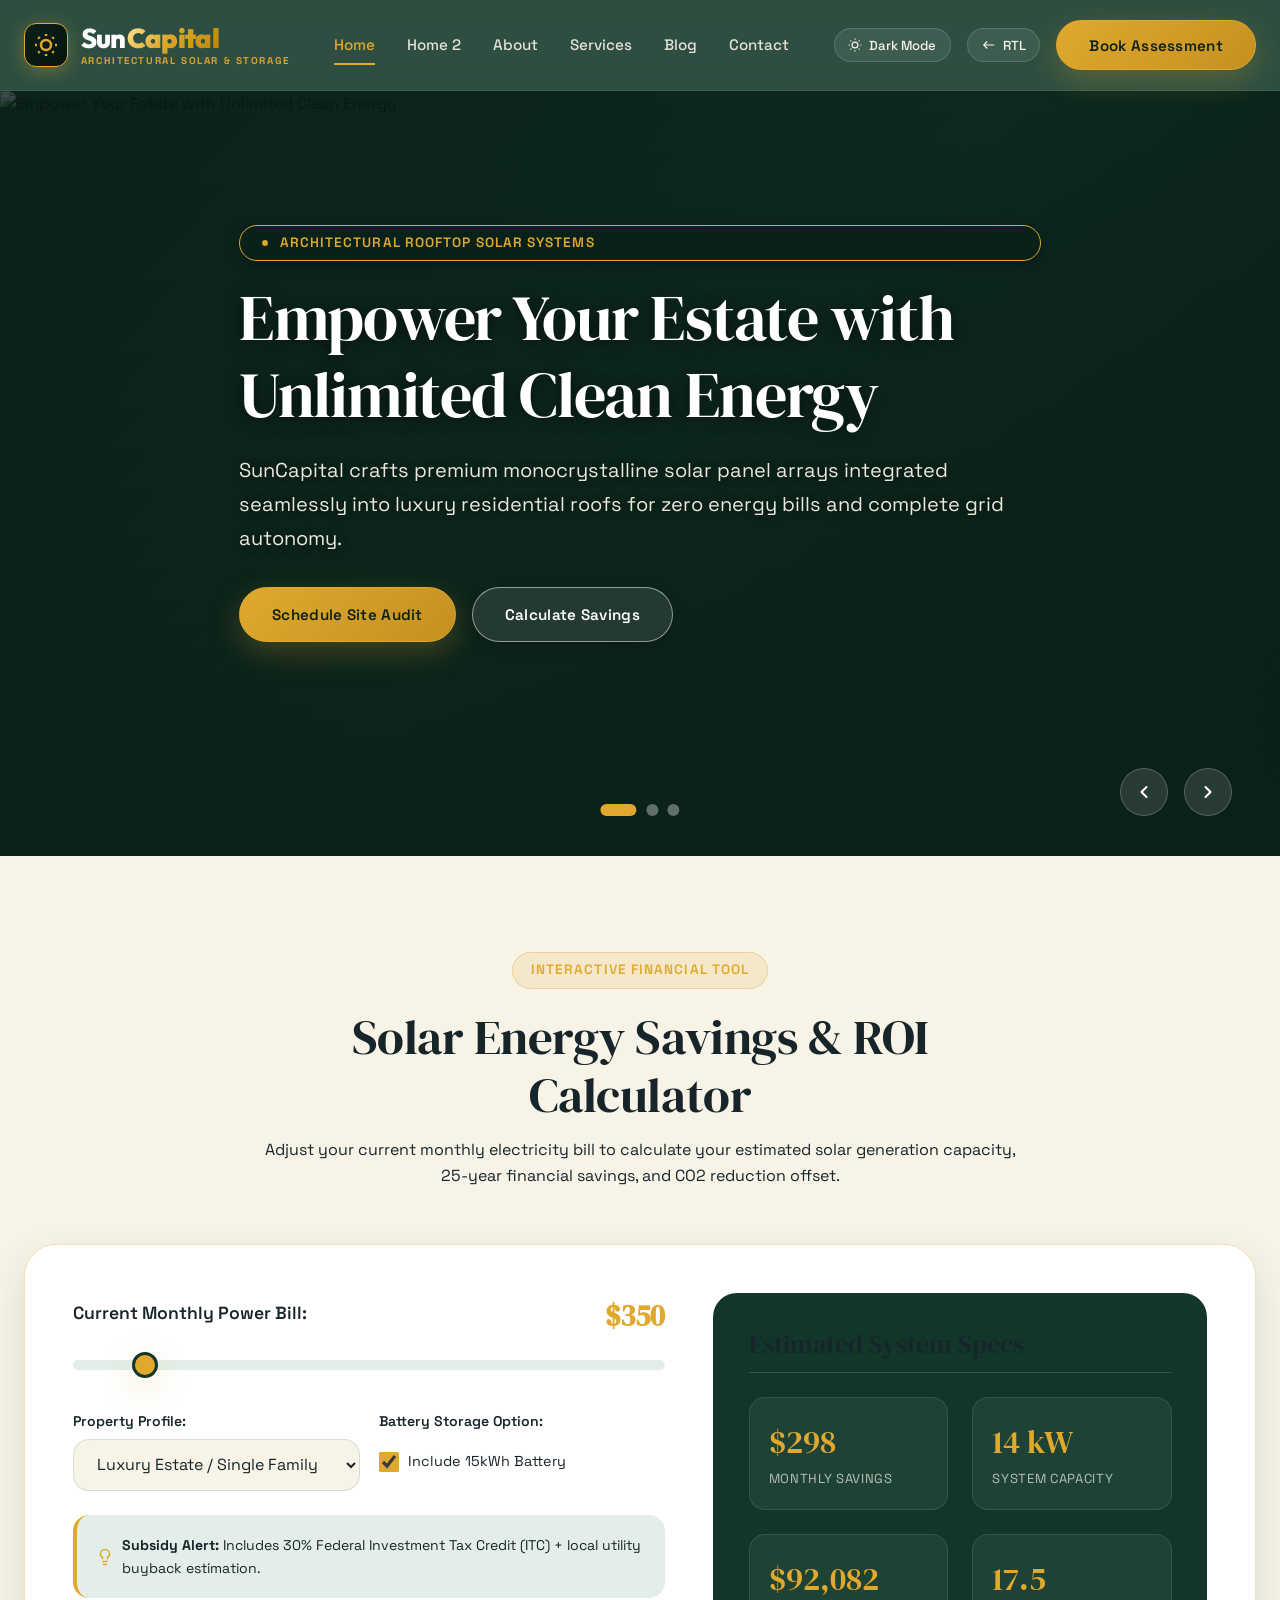
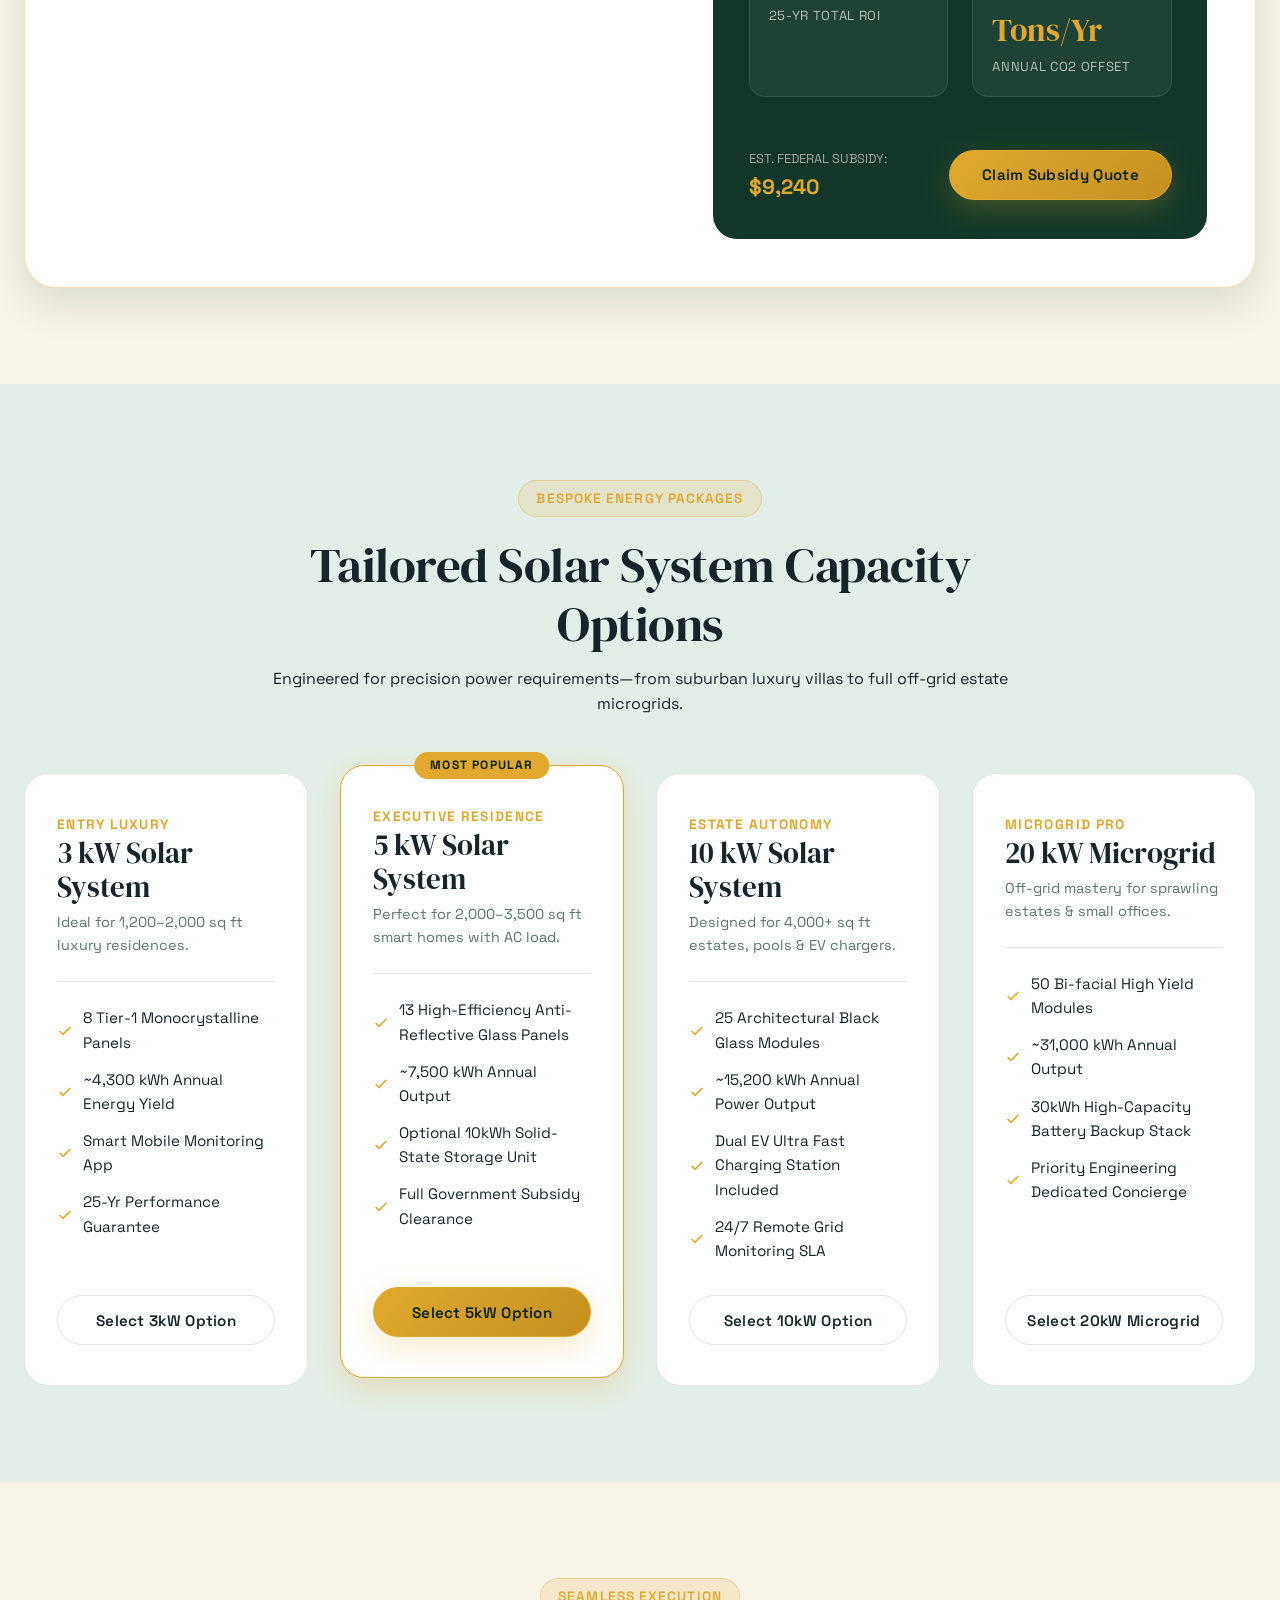
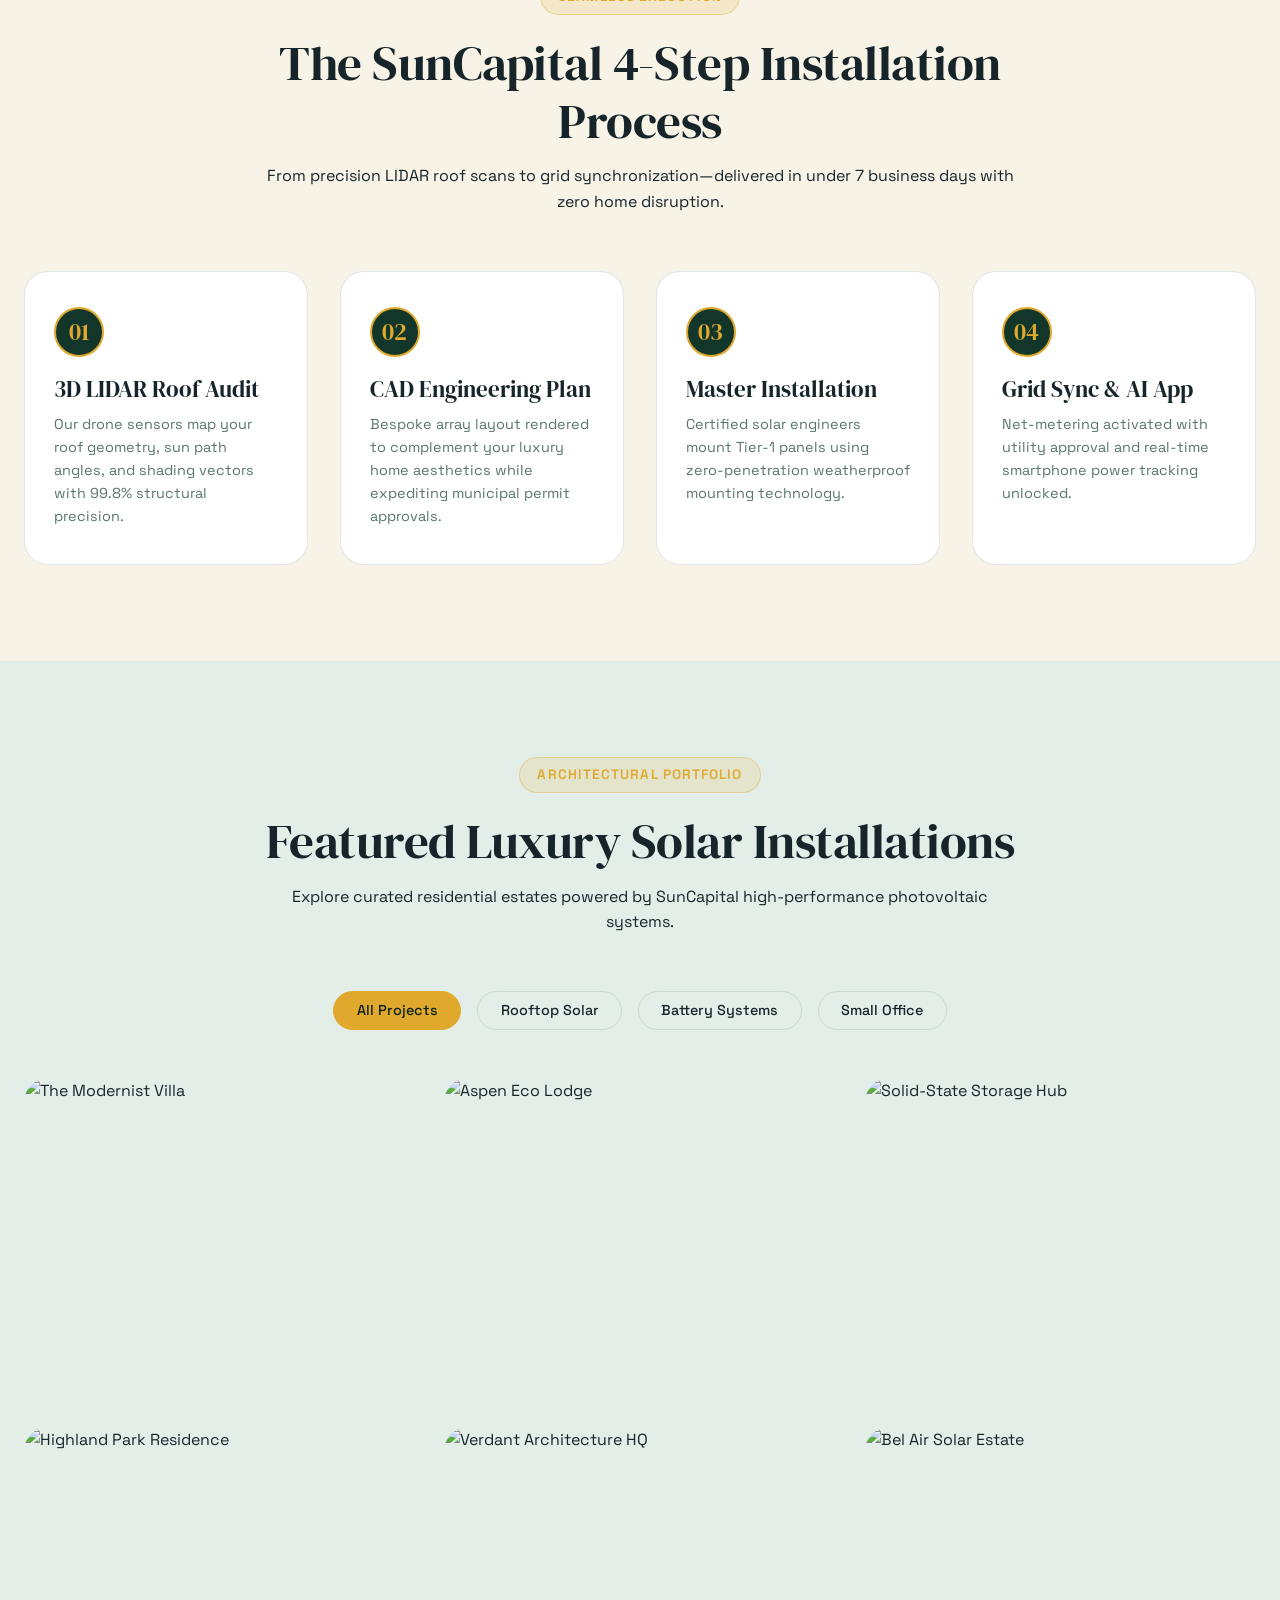
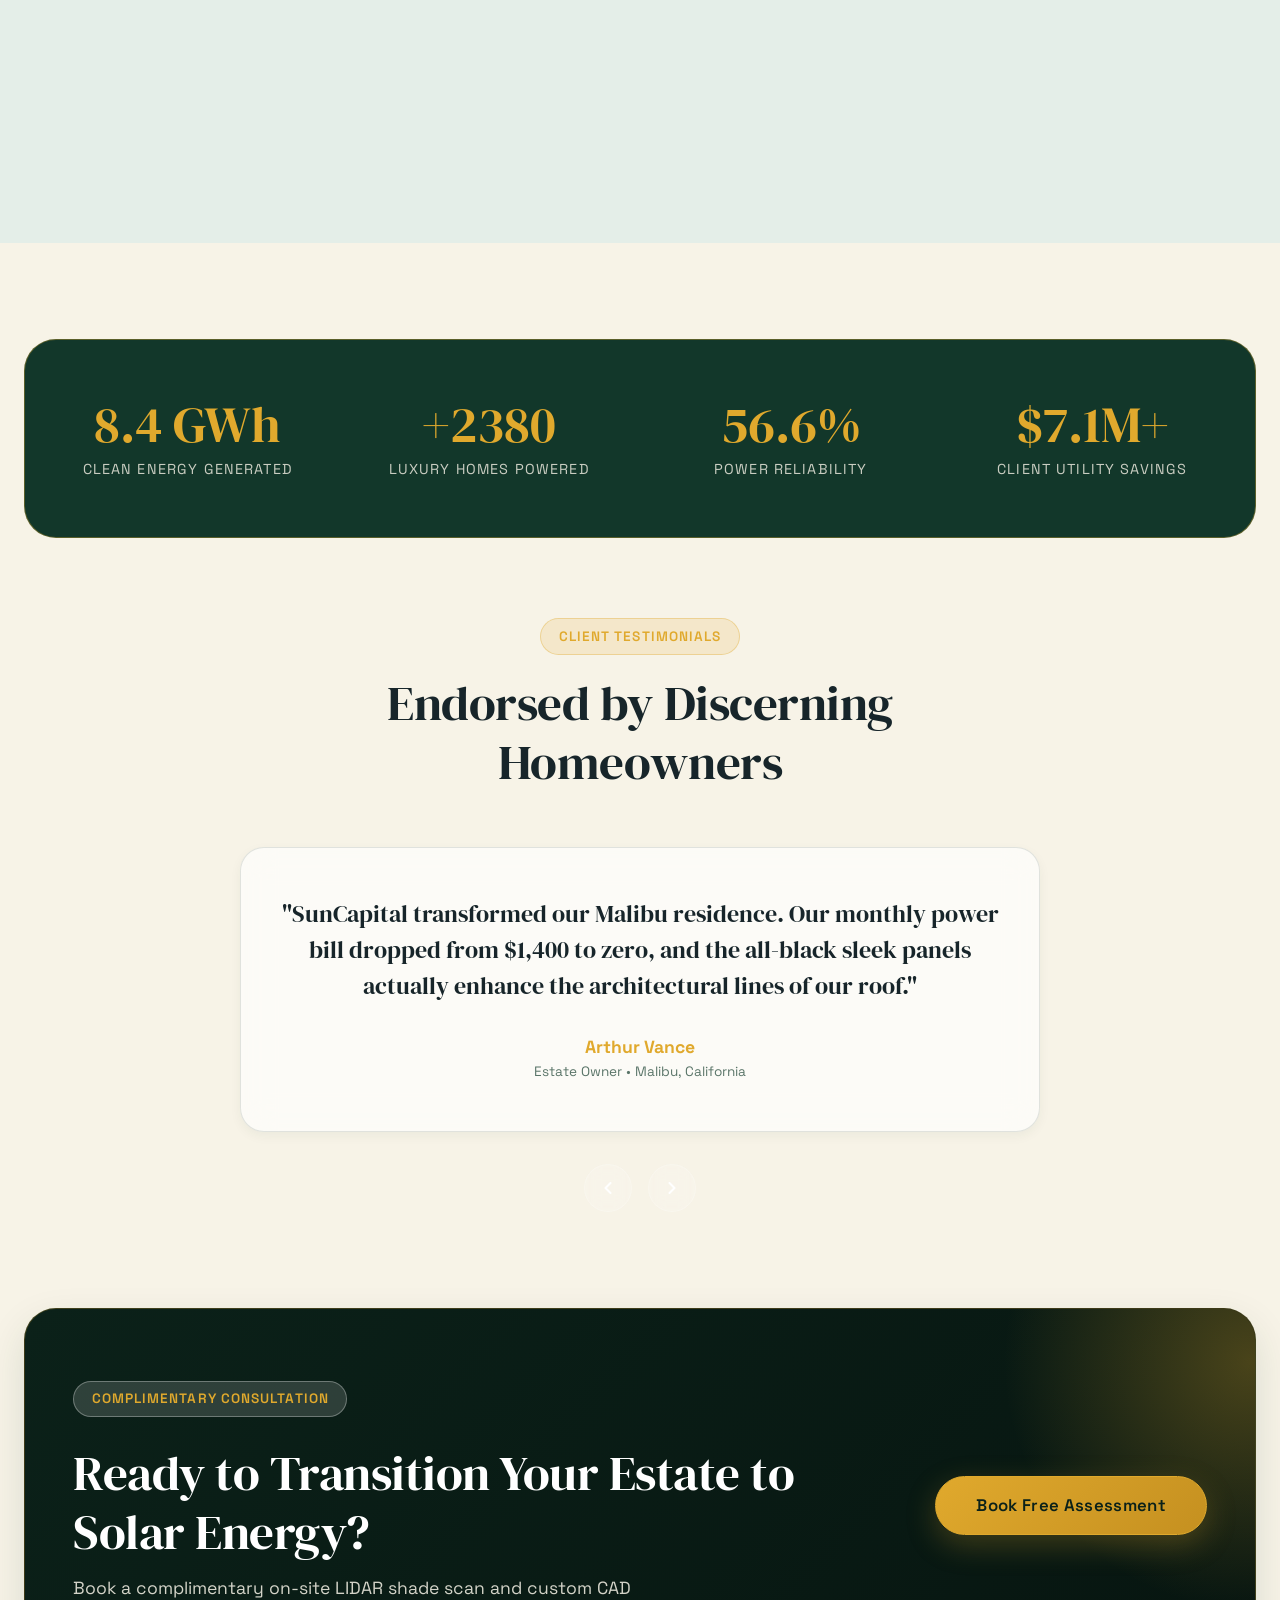
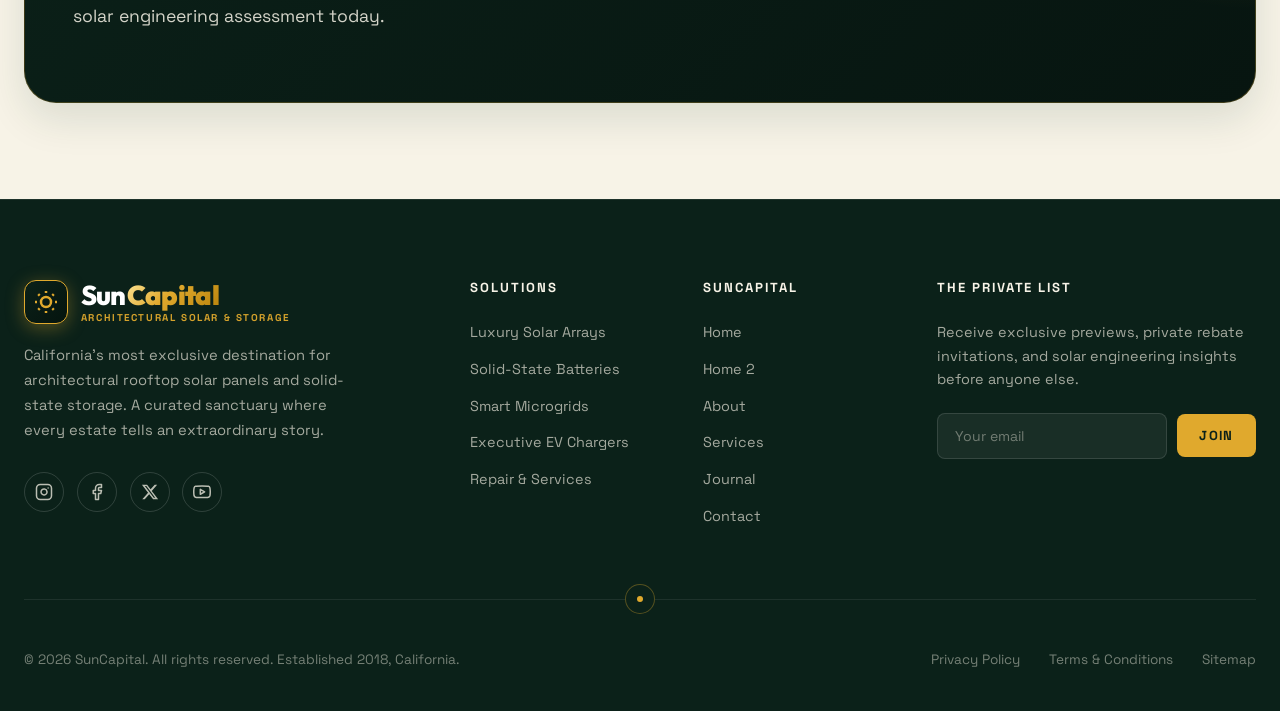
==== commit 5b67b2dd: "Update all 6 featured solar installation portfolio gallery images with Pinterest URLs" ====
--- a/index.html
+++ b/index.html
@@ -426,7 +426,7 @@
 
       <div class="gallery-grid">
         <div class="gallery-item" data-category="rooftop">
-          <img src="https://images.unsplash.com/photo-1558442074-3c19857bc1dc?q=80&w=1200" alt="The Modernist Villa Solar Array" class="gallery-img">
+          <img src="https://i.pinimg.com/1200x/5d/6e/dc/5d6edc324f53e395ff930bfb8f8493f8.jpg" alt="The Modernist Villa" class="gallery-img">
           <div class="gallery-overlay">
             <span class="gallery-title" style="font-family: var(--font-heading); font-size: 1.4rem;">The Modernist Villa</span>
             <span style="font-size: 0.85rem; color: var(--color-solar-gold);">12 kW Monocrystalline Array • Malibu, CA</span>
@@ -434,7 +434,7 @@
         </div>
 
         <div class="gallery-item" data-category="rooftop">
-          <img src="https://images.unsplash.com/photo-1613665813446-82a78c468a1d?q=80&w=1200" alt="Solar Installation Team" class="gallery-img">
+          <img src="https://i.pinimg.com/736x/63/57/65/63576538030661f9c29f7ca240e7f538.jpg" alt="Aspen Eco Lodge" class="gallery-img">
           <div class="gallery-overlay">
             <span class="gallery-title" style="font-family: var(--font-heading); font-size: 1.4rem;">Aspen Eco Lodge</span>
             <span style="font-size: 0.85rem; color: var(--color-solar-gold);">8 kW Roof Array + Snow Melting Tech</span>
@@ -442,7 +442,7 @@
         </div>
 
         <div class="gallery-item" data-category="battery">
-          <img src="https://images.unsplash.com/photo-1611365892117-00ac5ef43c32?q=80&w=1200" alt="Smart Inverter & Battery Storage" class="gallery-img">
+          <img src="https://i.pinimg.com/736x/2b/57/ad/2b57ad851389923129d81c4de4ce6847.jpg" alt="Solid-State Storage Hub" class="gallery-img">
           <div class="gallery-overlay">
             <span class="gallery-title" style="font-family: var(--font-heading); font-size: 1.4rem;">Solid-State Storage Hub</span>
             <span style="font-size: 0.85rem; color: var(--color-solar-gold);">30 kWh Battery Stack System</span>
@@ -450,7 +450,7 @@
         </div>
 
         <div class="gallery-item" data-category="rooftop">
-          <img src="https://images.unsplash.com/photo-1592833159057-651427233069?q=80&w=1200" alt="Suburban Luxury Solar Home" class="gallery-img">
+          <img src="https://i.pinimg.com/736x/51/4a/d5/514ad5579f77af65506a3d7d3b5f807f.jpg" alt="Highland Park Residence" class="gallery-img">
           <div class="gallery-overlay">
             <span class="gallery-title" style="font-family: var(--font-heading); font-size: 1.4rem;">Highland Park Residence</span>
             <span style="font-size: 0.85rem; color: var(--color-solar-gold);">6 kW All-Black Photovoltaic Roof</span>
@@ -458,7 +458,7 @@
         </div>
 
         <div class="gallery-item" data-category="office">
-          <img src="https://images.unsplash.com/photo-1548611635-b6e7827d7d4a?q=80&w=1200" alt="Glass Architecture Solar" class="gallery-img">
+          <img src="https://i.pinimg.com/1200x/37/ed/1e/37ed1e3cda377ae83c5814f19ba4a959.jpg" alt="Verdant Architecture HQ" class="gallery-img">
           <div class="gallery-overlay">
             <span class="gallery-title" style="font-family: var(--font-heading); font-size: 1.4rem;">Verdant Architecture HQ</span>
             <span style="font-size: 0.85rem; color: var(--color-solar-gold);">25 kW Commercial Roof Array</span>
@@ -466,7 +466,7 @@
         </div>
 
         <div class="gallery-item" data-category="battery">
-          <img src="https://images.unsplash.com/photo-1594818379496-da1e345b0ded?q=80&w=1200" alt="Solar Panel Tech Detail" class="gallery-img">
+          <img src="https://i.pinimg.com/736x/fb/4d/03/fb4d03e396e04f21b8ce2cd3e444a04a.jpg" alt="Bel Air Solar Estate" class="gallery-img">
           <div class="gallery-overlay">
             <span class="gallery-title" style="font-family: var(--font-heading); font-size: 1.4rem;">Bel Air Solar Estate</span>
             <span style="font-size: 0.85rem; color: var(--color-solar-gold);">18 kW Microgrid + EV Fast Charging</span>
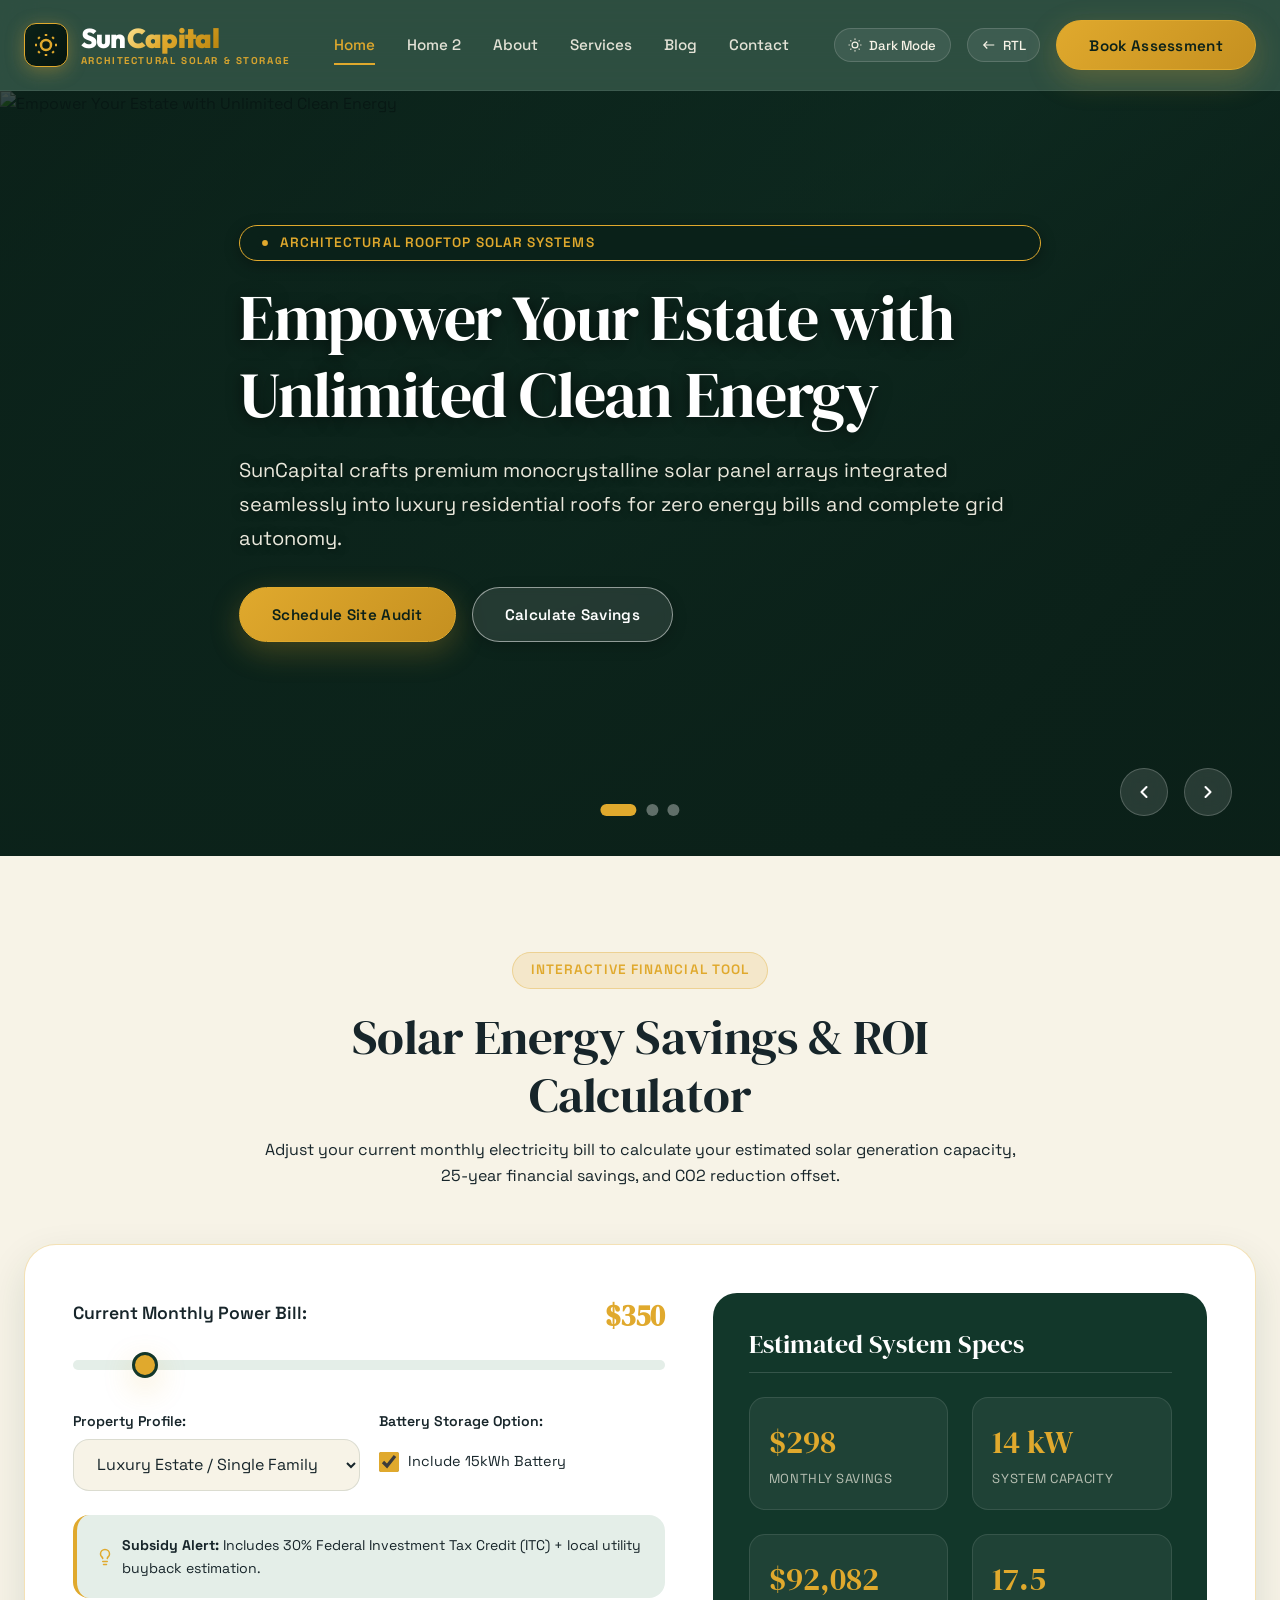
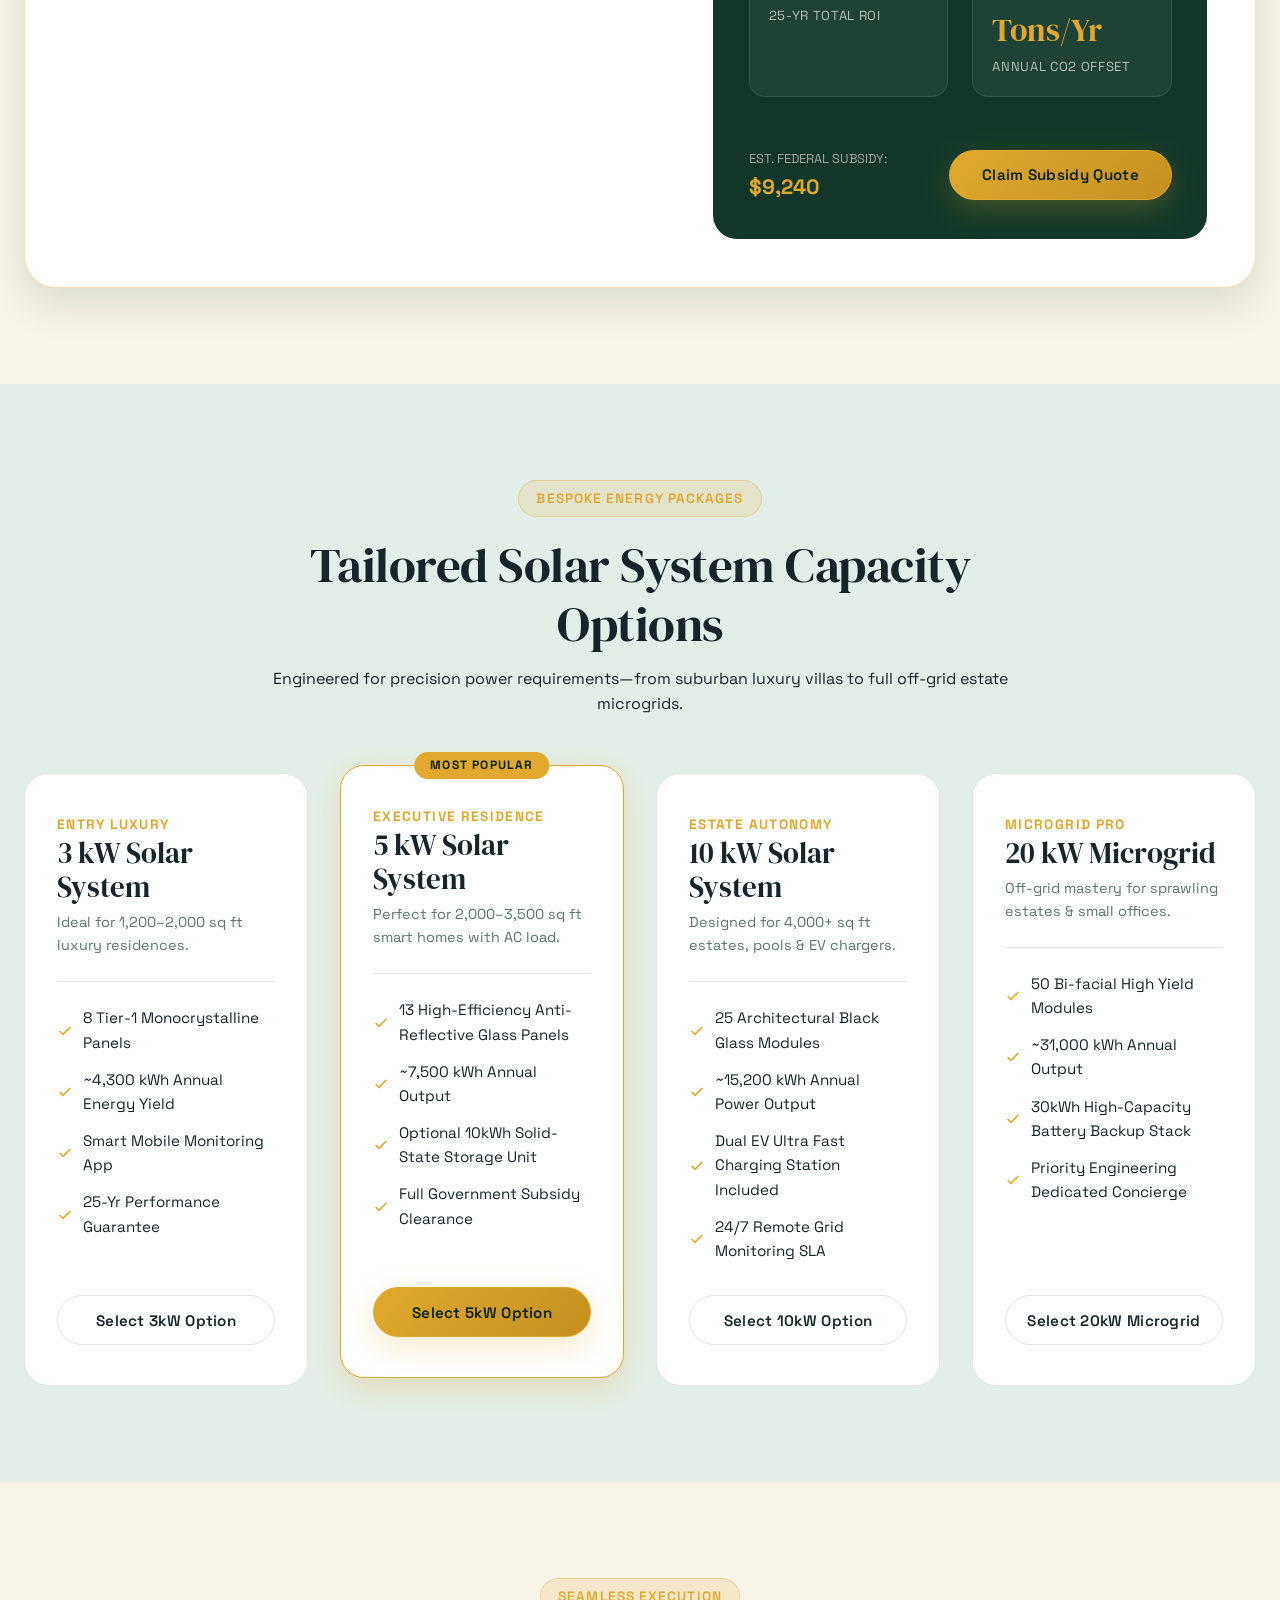
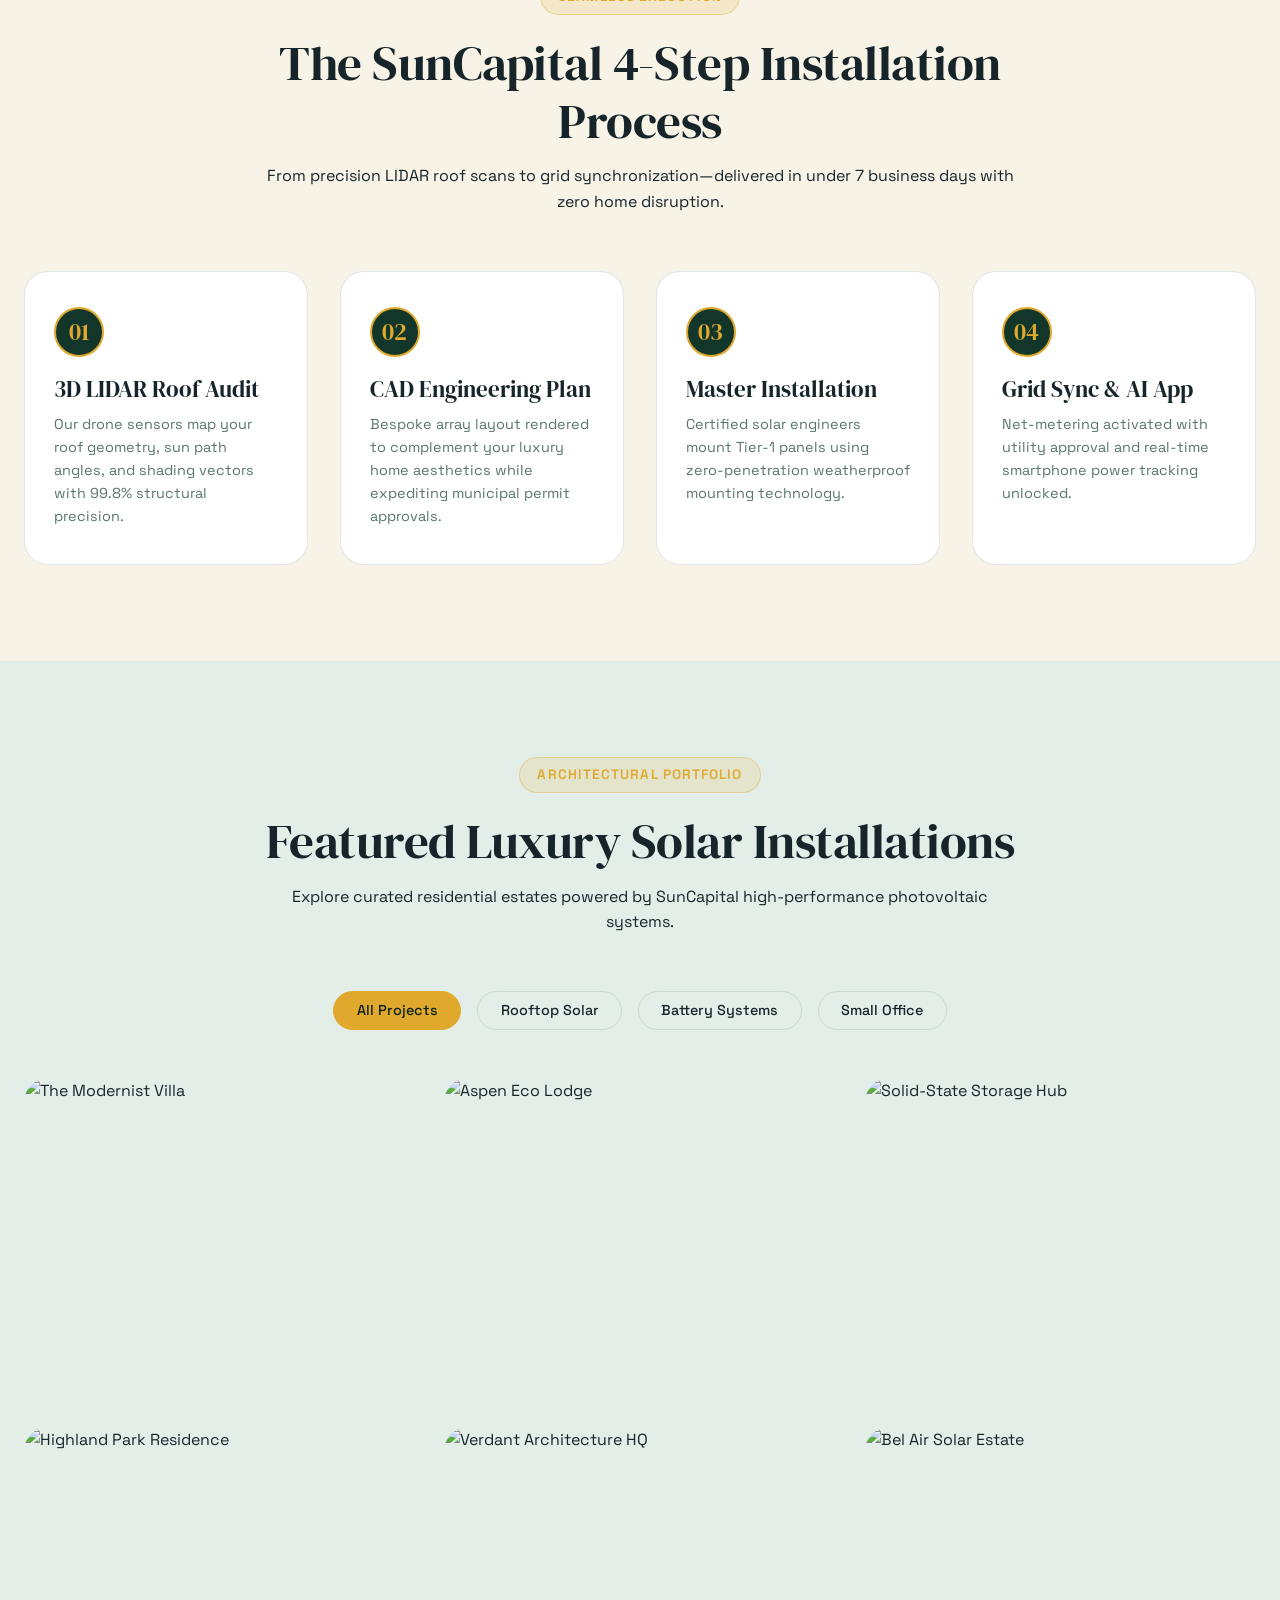
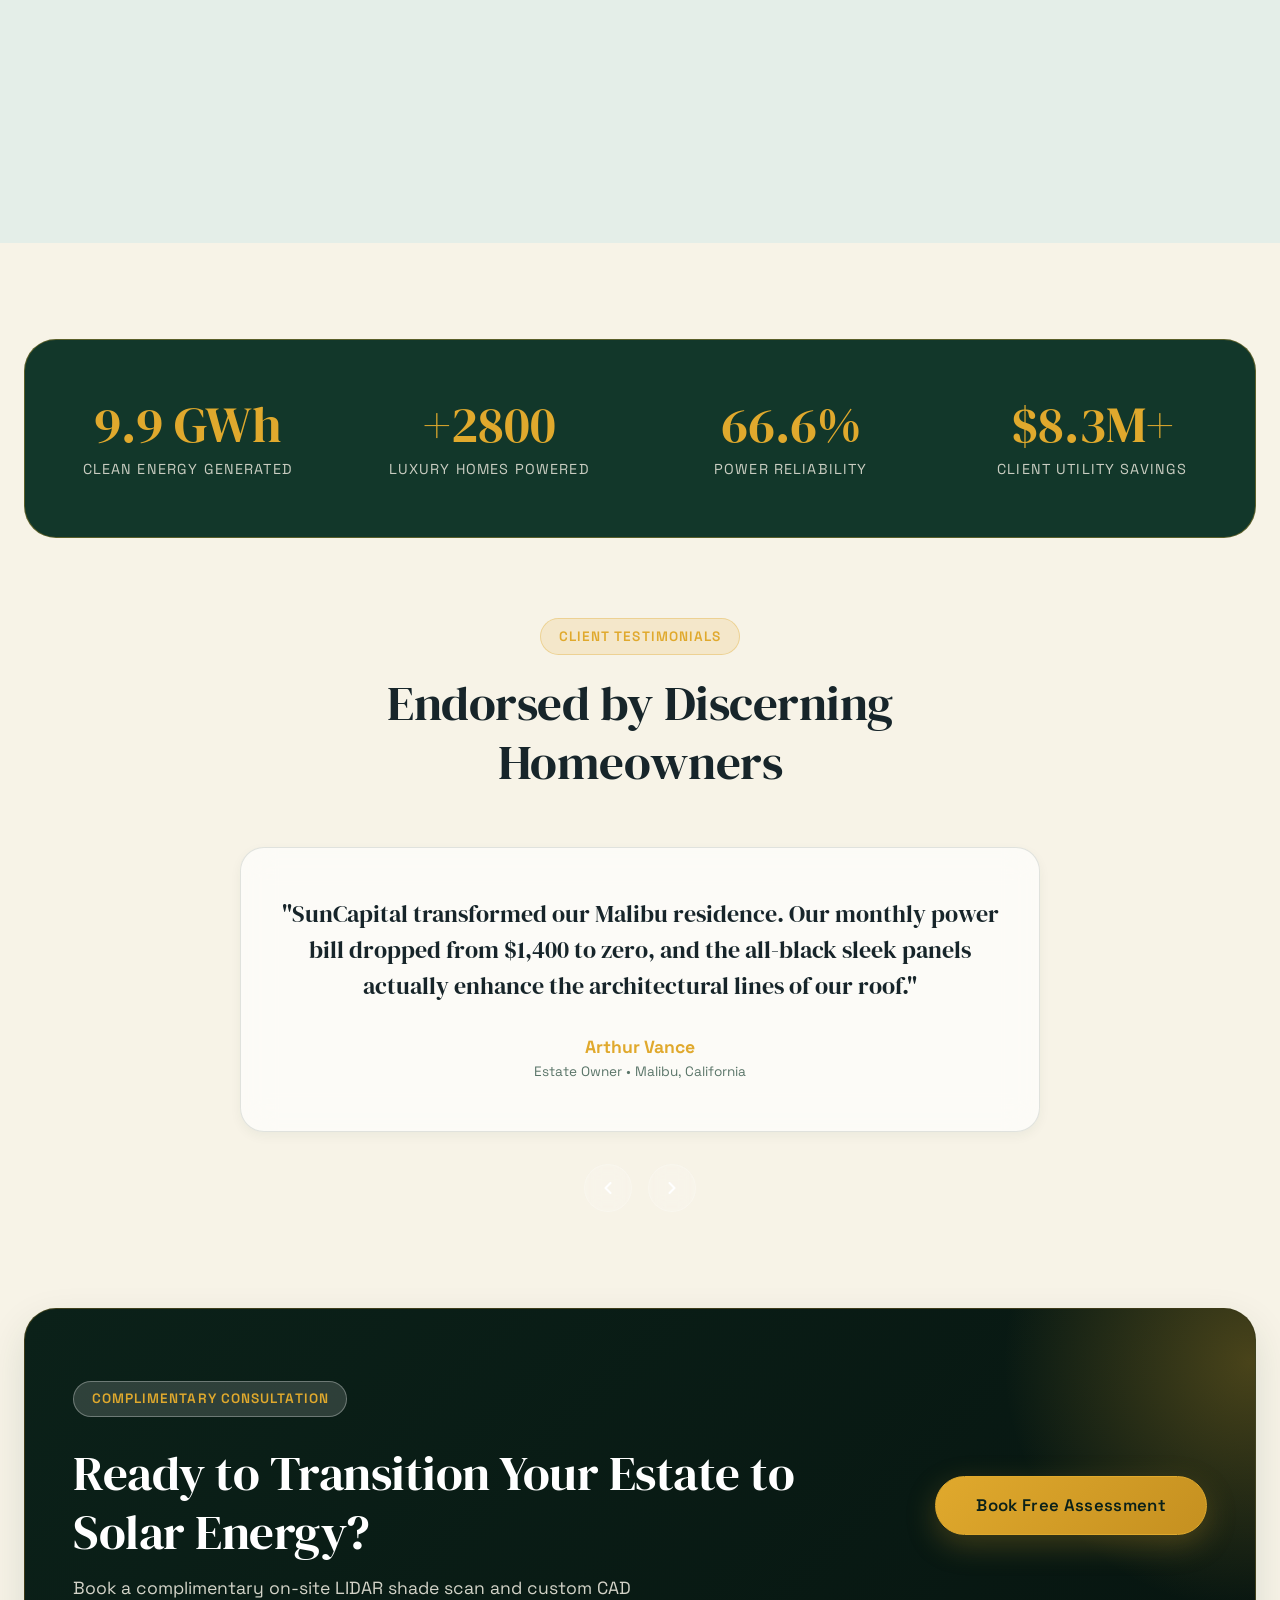
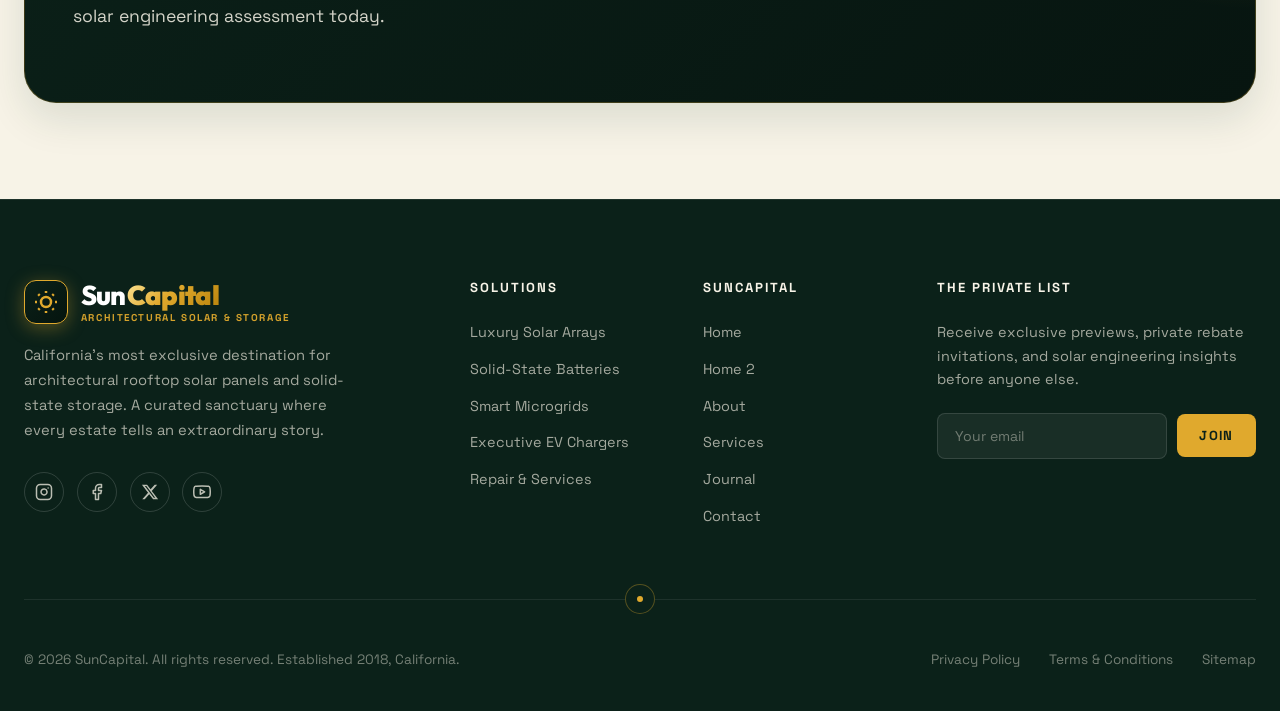
==== commit 8df00455: "Fix Estimated System Specs text contrast in light theme for solar calculator results card" ====
--- a/index.html
+++ b/index.html
@@ -196,7 +196,7 @@
 
         <div class="calc-results-box">
           <div>
-            <h3 style="font-family: var(--font-heading); font-size: 1.6rem; margin-bottom: 1.5rem; border-bottom: 1px solid rgba(255,255,255,0.15); padding-bottom: 0.8rem;">
+            <h3 style="font-family: var(--font-heading); font-size: 1.6rem; color: #FFFFFF !important; margin-bottom: 1.5rem; border-bottom: 1px solid rgba(255,255,255,0.15); padding-bottom: 0.8rem;">
               Estimated System Specs
             </h3>
 
--- a/css/components.css
+++ b/css/components.css
@@ -225,10 +225,17 @@
   background: var(--color-evergreen);
   border-radius: var(--radius-lg);
   padding: 2.2rem;
-  color: var(--color-solar-cream);
+  color: var(--color-solar-cream) !important;
   display: flex;
   flex-direction: column;
   justify-content: space-between;
+}
+
+.calc-results-box h1,
+.calc-results-box h2,
+.calc-results-box h3,
+.calc-results-box h4 {
+  color: #FFFFFF !important;
 }
 
 .calc-metric-grid {
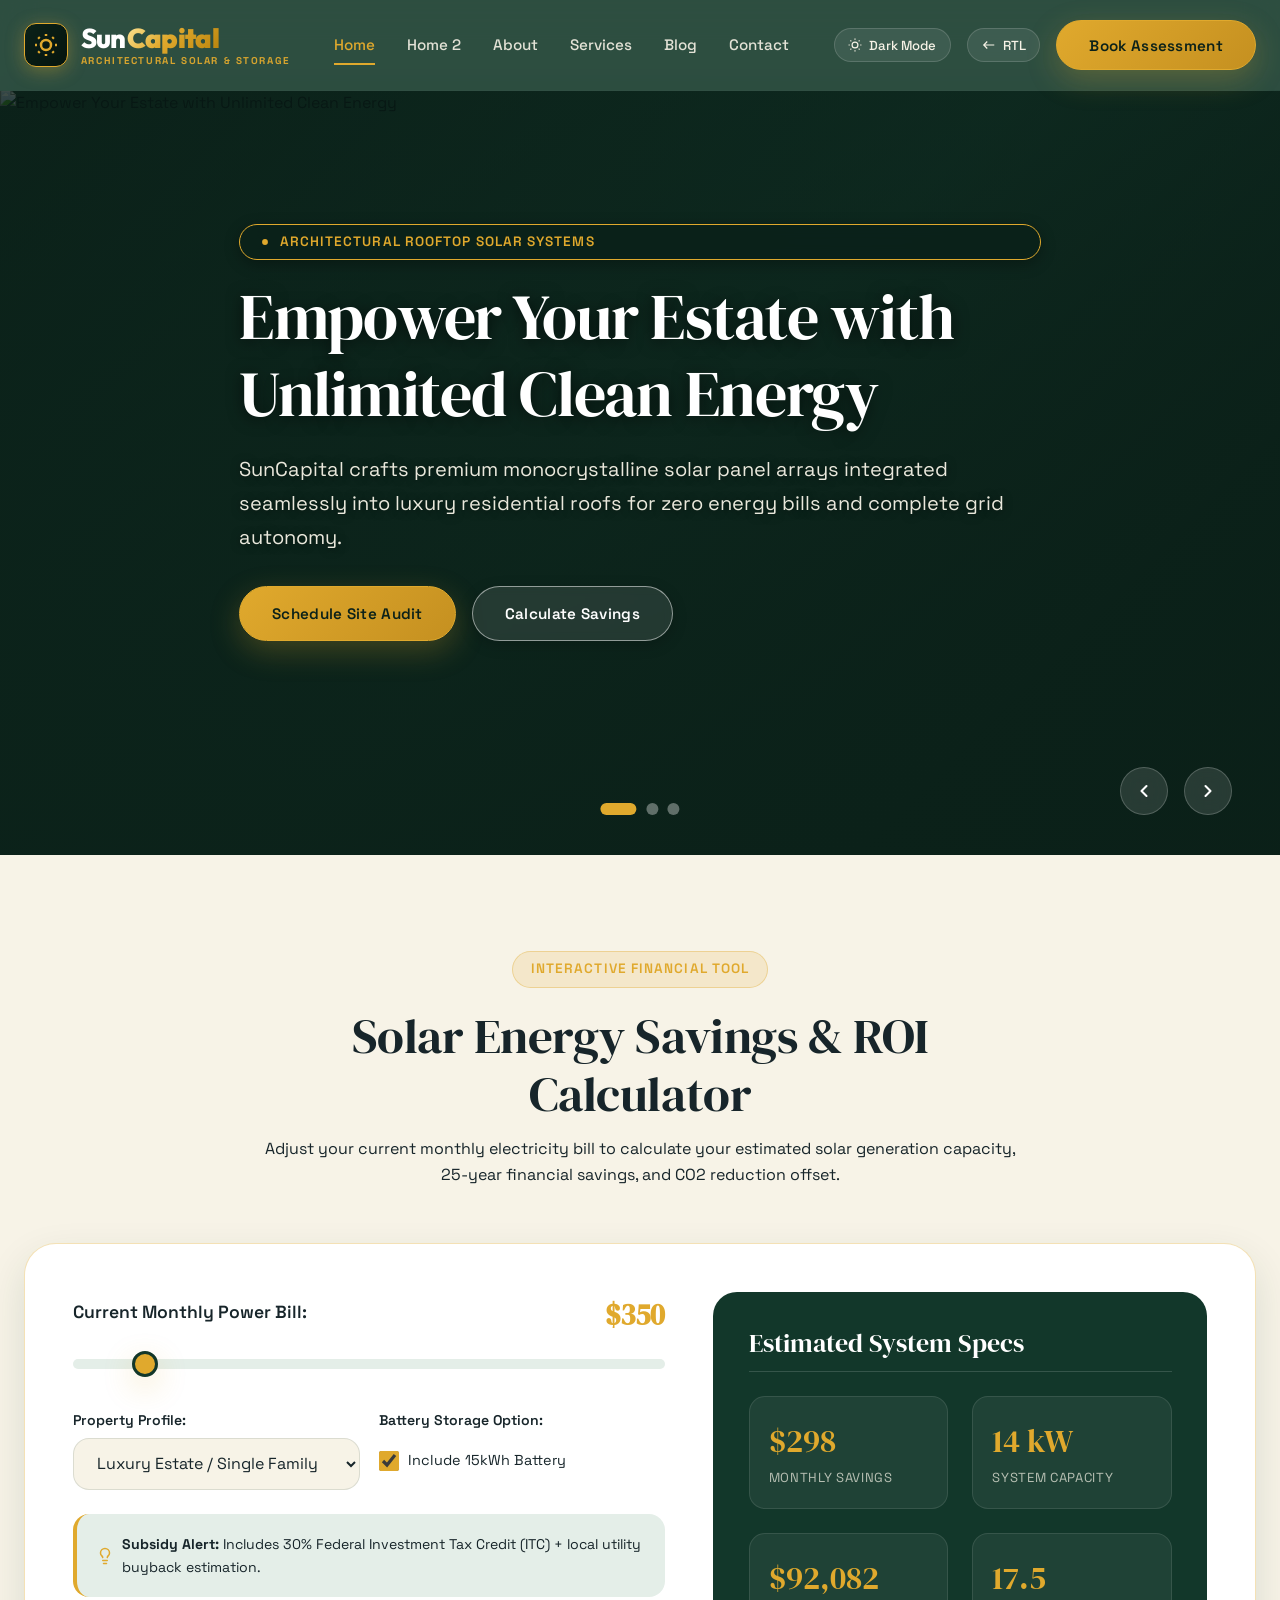
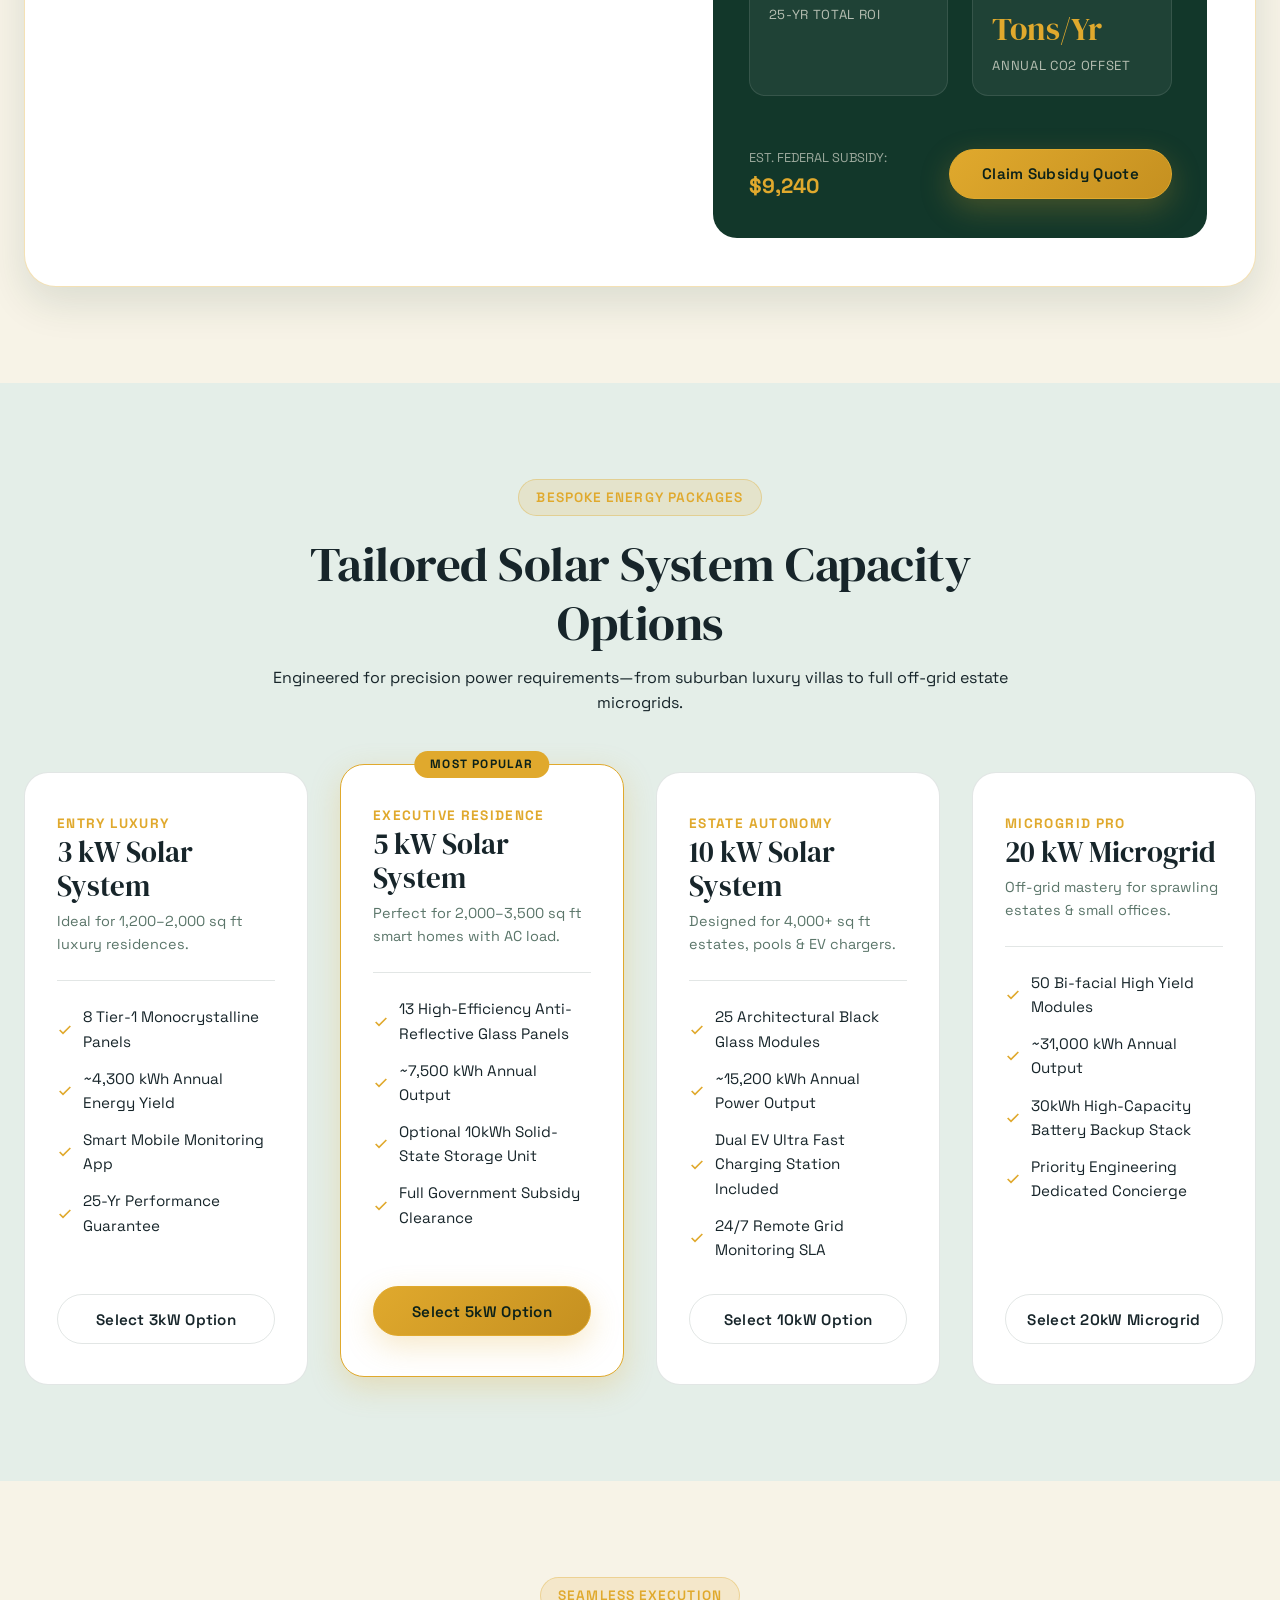
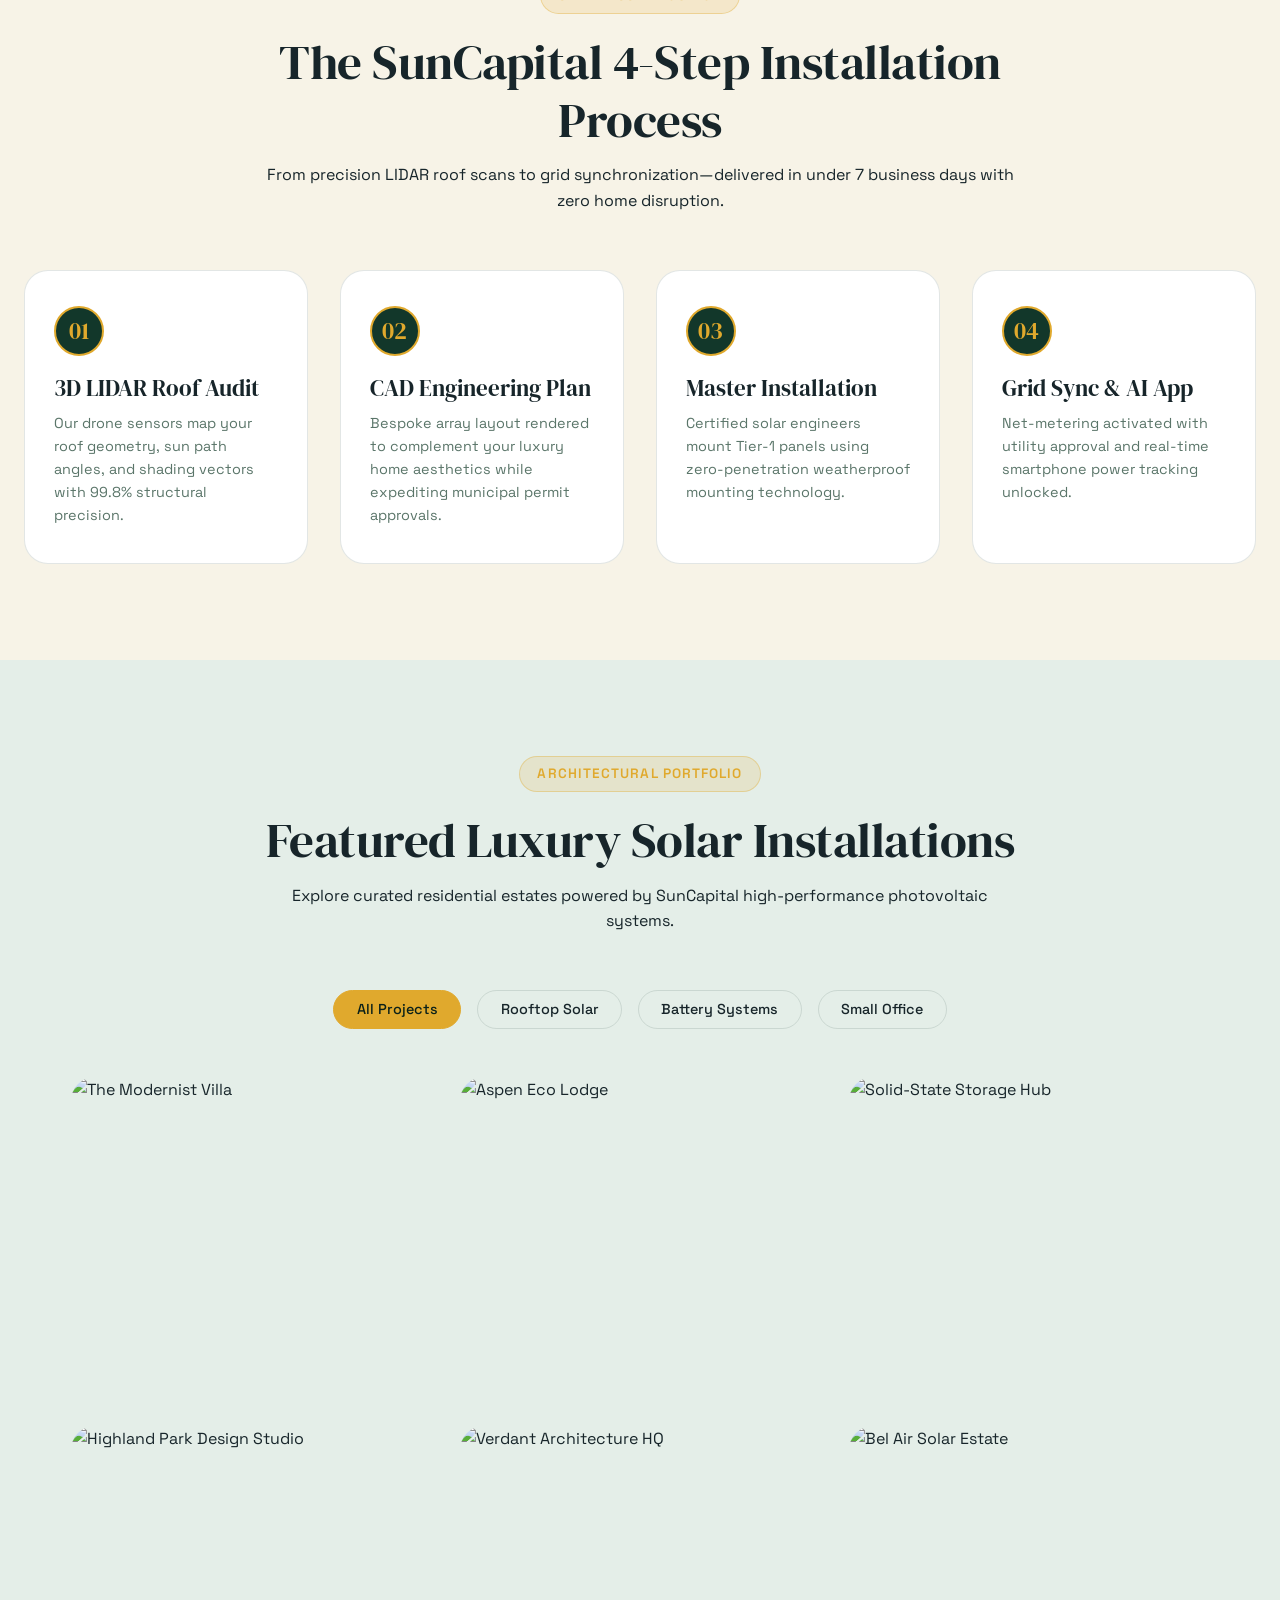
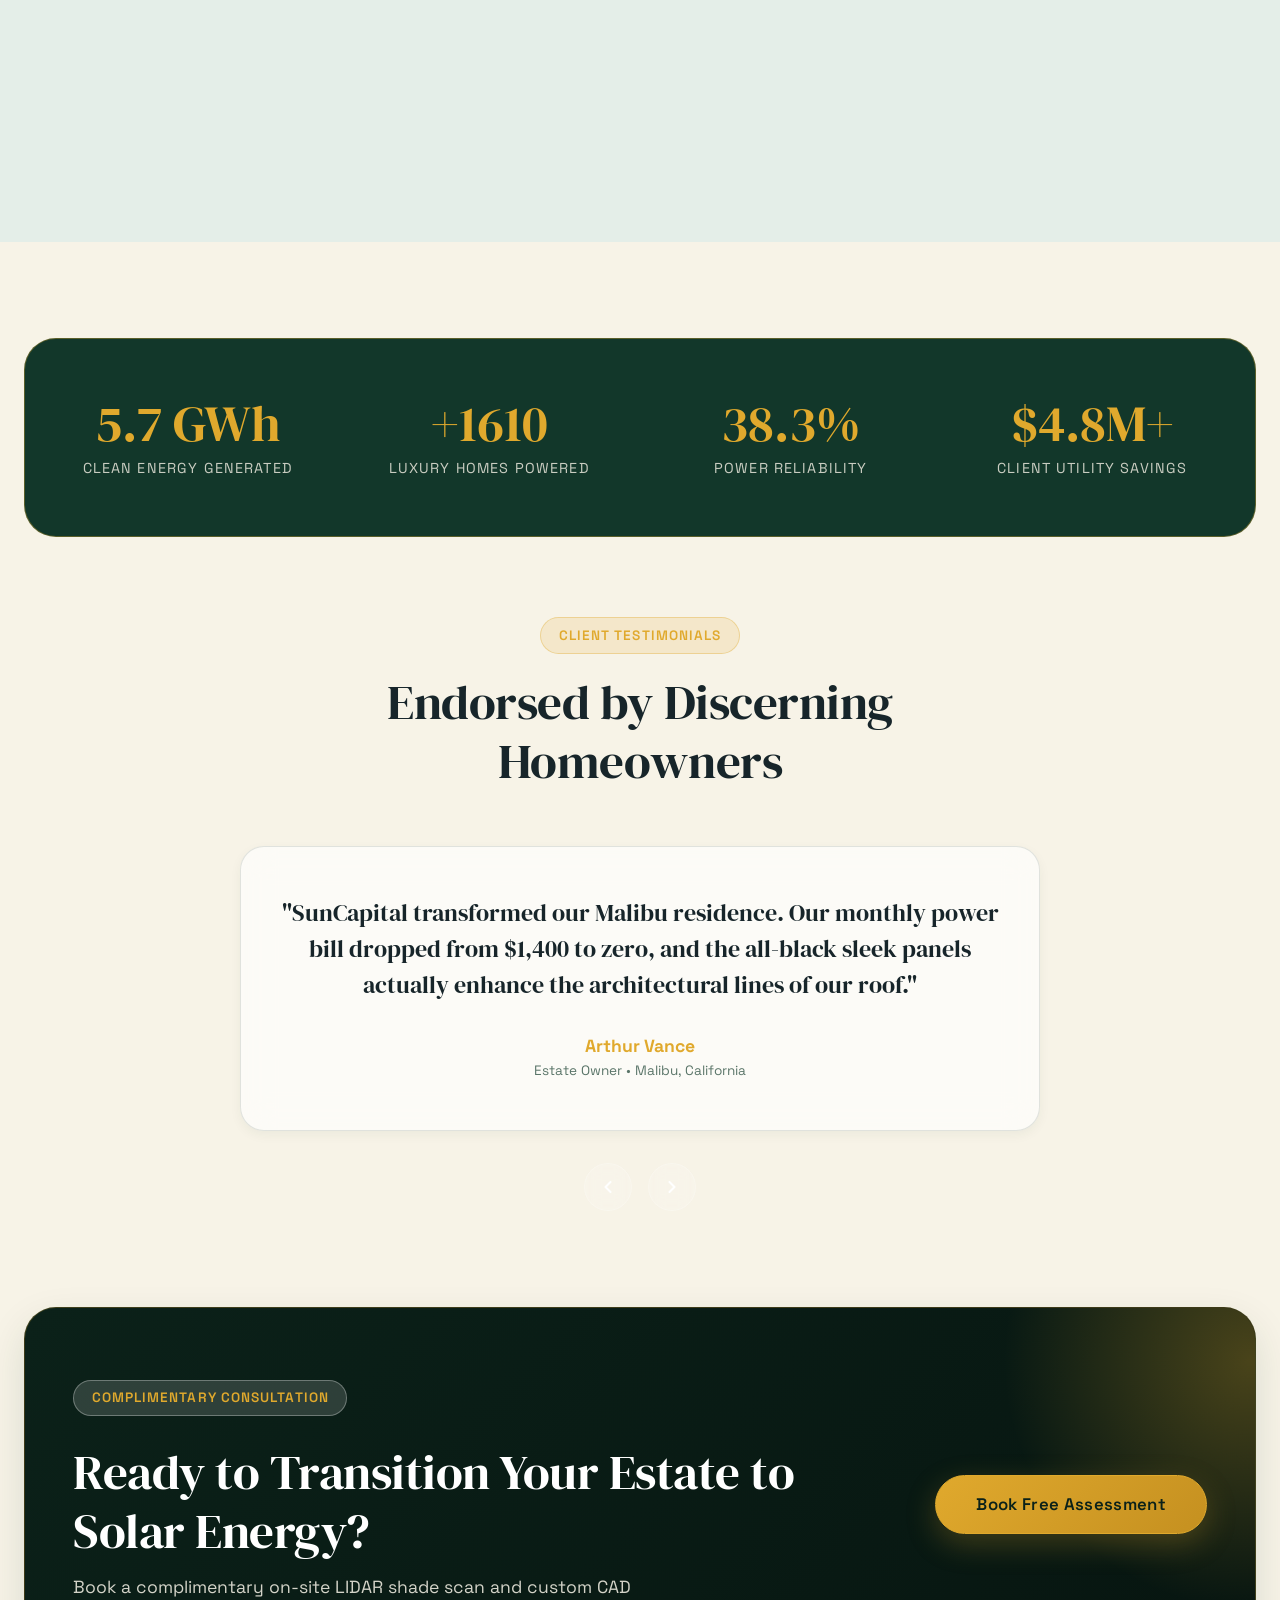
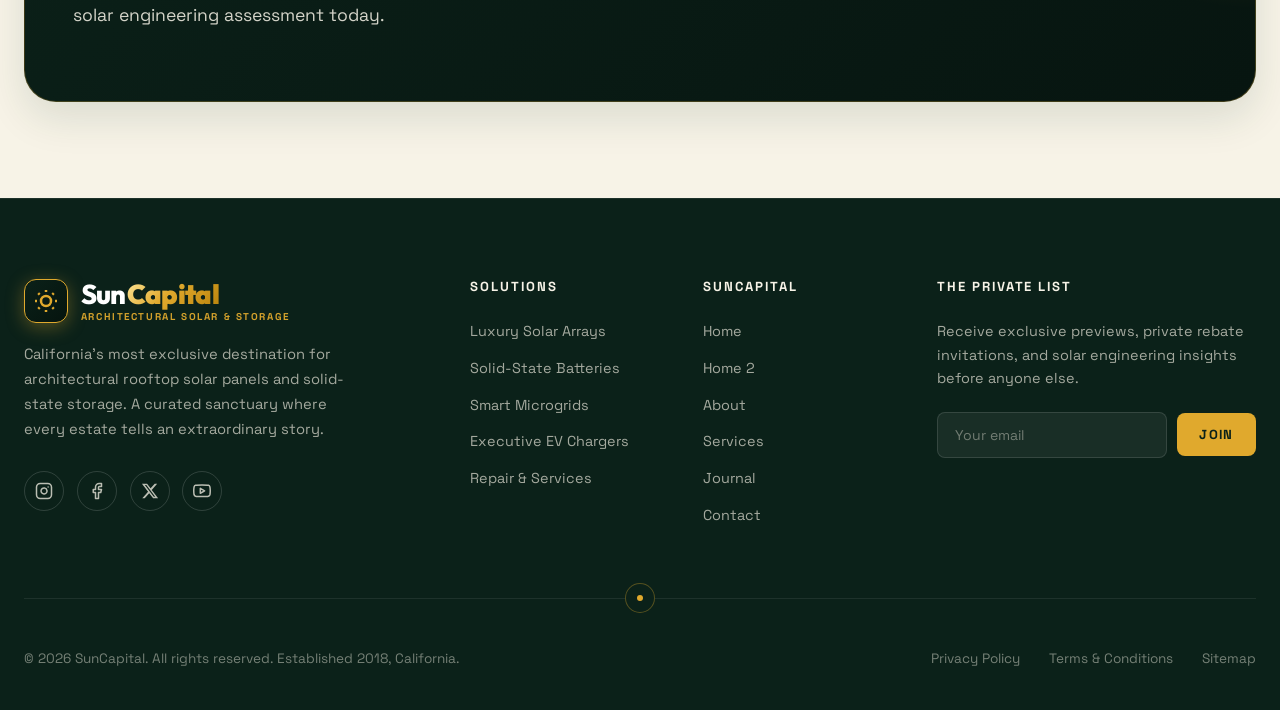
==== commit 8863fe8b: "Update Futuristic Eco Residence hero section background image in Home 2 page" ====
--- a/index.html
+++ b/index.html
@@ -449,11 +449,11 @@
           </div>
         </div>
 
-        <div class="gallery-item" data-category="rooftop">
-          <img src="https://i.pinimg.com/736x/51/4a/d5/514ad5579f77af65506a3d7d3b5f807f.jpg" alt="Highland Park Residence" class="gallery-img">
+        <div class="gallery-item" data-category="office">
+          <img src="https://i.pinimg.com/736x/51/4a/d5/514ad5579f77af65506a3d7d3b5f807f.jpg" alt="Highland Park Design Studio" class="gallery-img">
           <div class="gallery-overlay">
-            <span class="gallery-title" style="font-family: var(--font-heading); font-size: 1.4rem;">Highland Park Residence</span>
-            <span style="font-size: 0.85rem; color: var(--color-solar-gold);">6 kW All-Black Photovoltaic Roof</span>
+            <span class="gallery-title" style="font-family: var(--font-heading); font-size: 1.4rem;">Highland Park Design Studio</span>
+            <span style="font-size: 0.85rem; color: var(--color-solar-gold);">6 kW Small-Office Rooftop Array</span>
           </div>
         </div>
 
--- a/css/style.css
+++ b/css/style.css
@@ -13,6 +13,8 @@
   scroll-behavior: smooth;
   font-size: 16px;
   -webkit-text-size-adjust: 100%;
+  overflow-x: hidden;
+  max-width: 100%;
 }
 
 body {
@@ -21,6 +23,9 @@
   color: var(--text-primary);
   line-height: 1.6;
   overflow-x: hidden;
+  max-width: 100%;
+  position: relative;
+  padding-top: var(--header-height);
   transition: background-color var(--transition-normal), color var(--transition-normal);
 }
 
@@ -208,11 +213,11 @@
 
 /* --- Navigation Header --- */
 .site-header {
-  position: sticky;
+  position: fixed;
   top: 0;
   left: 0;
   width: 100%;
-  z-index: 1000;
+  z-index: 1010;
   background-color: var(--bg-nav);
   backdrop-filter: blur(16px);
   -webkit-backdrop-filter: blur(16px);
@@ -344,21 +349,38 @@
   display: none;
   flex-direction: column;
   justify-content: space-between;
-  width: 30px;
-  height: 20px;
+  width: 32px;
+  height: 22px;
   background: transparent;
   border: none;
   cursor: pointer;
   z-index: 1010;
+  padding: 0;
 }
 
 .mobile-nav-toggle span {
   display: block;
   width: 100%;
-  height: 2px;
+  height: 2.5px;
   background-color: #FFFFFF;
-  border-radius: 2px;
-  transition: all var(--transition-fast);
+  border-radius: 4px;
+  transition: transform 0.3s cubic-bezier(0.4, 0, 0.2, 1), opacity 0.3s ease, background-color 0.3s ease;
+  transform-origin: center;
+}
+
+.mobile-nav-toggle.open span:nth-child(1) {
+  transform: translateY(9.5px) rotate(45deg);
+  background-color: var(--color-solar-gold);
+}
+
+.mobile-nav-toggle.open span:nth-child(2) {
+  opacity: 0;
+  transform: scaleX(0);
+}
+
+.mobile-nav-toggle.open span:nth-child(3) {
+  transform: translateY(-9.5px) rotate(-45deg);
+  background-color: var(--color-solar-gold);
 }
 
 /* Mobile Drawer Overlay */
@@ -366,9 +388,10 @@
   position: fixed;
   top: 0;
   left: 0;
-  width: 100vw;
-  height: 100vh;
-  background: var(--color-evergreen-dark);
+  width: 100%;
+  max-width: 100%;
+  height: 100%;
+  background: linear-gradient(135deg, var(--color-evergreen-dark) 0%, #061510 100%);
   z-index: 1005;
   display: flex;
   flex-direction: column;
@@ -376,8 +399,10 @@
   align-items: center;
   opacity: 0;
   visibility: hidden;
-  transition: all var(--transition-normal);
+  transition: all 0.4s cubic-bezier(0.4, 0, 0.2, 1);
   padding: 2rem;
+  backdrop-filter: blur(20px);
+  -webkit-backdrop-filter: blur(20px);
 }
 
 .mobile-menu-overlay.active {
@@ -753,8 +778,9 @@
   position: fixed;
   top: 0;
   left: 0;
-  width: 100vw;
-  height: 100vh;
+  width: 100%;
+  max-width: 100%;
+  height: 100%;
   background: rgba(10, 25, 20, 0.85);
   backdrop-filter: blur(8px);
   z-index: 2000;
@@ -906,12 +932,82 @@
 
 /* --- Responsive Adjustments --- */
 @media (max-width: 1024px) {
+  body {
+    padding-top: 58px;
+  }
+
+  .site-header .navbar {
+    height: 58px !important;
+  }
+
+  .logo-brand {
+    gap: 0.45rem !important;
+  }
+
+  .logo-icon {
+    width: 32px !important;
+    height: 32px !important;
+    border-radius: 7px !important;
+  }
+
+  .logo-icon svg {
+    width: 16px !important;
+    height: 16px !important;
+  }
+
+  .logo-text {
+    font-size: 1.2rem !important;
+  }
+
+  .logo-tagline {
+    font-size: 0.48rem !important;
+    letter-spacing: 0.1em !important;
+    margin-top: 1px !important;
+  }
+
+  .mobile-nav-link {
+    font-size: 1.25rem !important;
+  }
+
+  .mobile-nav-list {
+    gap: 0.8rem !important;
+    margin-bottom: 1.2rem !important;
+  }
+
   .nav-menu {
-    display: none;
+    display: none !important;
   }
 
   .mobile-nav-toggle {
-    display: flex;
+    display: flex !important;
+    width: 24px !important;
+    height: 16px !important;
+  }
+
+  .mobile-nav-toggle.open span:nth-child(1) {
+    transform: translateY(7px) rotate(45deg) !important;
+  }
+
+  .mobile-nav-toggle.open span:nth-child(3) {
+    transform: translateY(-7px) rotate(-45deg) !important;
+  }
+
+  .nav-cta-group {
+    display: flex !important;
+    align-items: center !important;
+    gap: 0.4rem !important;
+  }
+
+  .nav-cta-group .toggle-btn {
+    display: inline-flex !important;
+    padding: 0.28rem 0.55rem !important;
+    font-size: 0.72rem !important;
+  }
+
+  .nav-cta-group .btn-primary {
+    display: inline-flex !important;
+    padding: 0.35rem 0.75rem !important;
+    font-size: 0.76rem !important;
   }
 
   .footer-grid {
@@ -920,8 +1016,67 @@
 }
 
 @media (max-width: 768px) {
+  html, body {
+    overflow-x: hidden !important;
+    max-width: 100vw !important;
+  }
+
+  .container {
+    padding-left: 1rem !important;
+    padding-right: 1rem !important;
+    width: 100% !important;
+    max-width: 100% !important;
+    box-sizing: border-box !important;
+  }
+
+  div[style*="grid-template-columns: 1.2fr 1fr"],
+  div[style*="grid-template-columns: 1fr 1fr"],
+  div[style*="grid-template-columns: 2.8fr 1fr"] {
+    grid-template-columns: 1fr !important;
+    gap: 2rem !important;
+  }
+
+  .blog-details-layout {
+    grid-template-columns: 1fr !important;
+  }
+
+  .calculator-card {
+    padding: 1.5rem 1.2rem !important;
+    grid-template-columns: 1fr !important;
+    gap: 1.5rem !important;
+  }
+
+  .calc-metric-grid {
+    grid-template-columns: 1fr !important;
+  }
+
+  .gallery-filter-bar {
+    flex-wrap: wrap !important;
+    justify-content: center !important;
+  }
+
+  .nav-cta-group {
+    display: flex !important;
+    align-items: center !important;
+    gap: 0.35rem !important;
+  }
+
   .nav-cta-group .toggle-btn {
-    display: none;
+    display: inline-flex !important;
+    padding: 0.26rem 0.48rem !important;
+    font-size: 0.71rem !important;
+  }
+
+  .nav-cta-group .theme-toggle-btn .theme-text {
+    display: none !important;
+  }
+
+  .nav-cta-group .rtl-toggle-btn svg {
+    display: none !important;
+  }
+
+  .nav-cta-group .btn-primary {
+    display: none !important;
   }
 }
 
@@ -944,6 +1099,53 @@
 }
 
 @media (max-width: 480px) {
+  body {
+    padding-top: 52px;
+  }
+
+  .site-header .navbar {
+    height: 52px !important;
+  }
+
+  .logo-icon {
+    width: 28px !important;
+    height: 28px !important;
+    border-radius: 6px !important;
+  }
+
+  .logo-icon svg {
+    width: 14px !important;
+    height: 14px !important;
+  }
+
+  .logo-text {
+    font-size: 1.08rem !important;
+  }
+
+  .logo-tagline {
+    display: block !important;
+    font-size: 0.46rem !important;
+    letter-spacing: 0.08em !important;
+    margin-top: 1px !important;
+  }
+
+  .nav-cta-group {
+    gap: 0.25rem !important;
+  }
+
+  .nav-cta-group .toggle-btn {
+    padding: 0.22rem 0.42rem !important;
+    font-size: 0.68rem !important;
+  }
+
+  .mobile-nav-link {
+    font-size: 1.15rem !important;
+  }
+
+  .mobile-nav-list {
+    gap: 0.65rem !important;
+  }
+
   .newsletter-form-inline {
     flex-direction: column;
     align-items: stretch;
@@ -952,4 +1154,8 @@
   .newsletter-btn-join {
     width: 100%;
   }
-}
+
+  .calc-metric-grid {
+    grid-template-columns: 1fr !important;
+  }
+}
--- a/css/components.css
+++ b/css/components.css
@@ -405,8 +405,9 @@
 }
 
 .gallery-grid {
-  display: grid;
-  grid-template-columns: repeat(auto-fill, minmax(350px, 1fr));
+  display: flex;
+  flex-wrap: wrap;
+  justify-content: center;
   gap: 1.8rem;
 }
 
@@ -415,7 +416,39 @@
   border-radius: var(--radius-lg);
   overflow: hidden;
   height: 320px;
+  flex: 1 1 320px;
+  max-width: 360px;
   cursor: pointer;
+}
+
+@media (max-width: 992px) {
+  .gallery-grid {
+    gap: 1.5rem;
+  }
+}
+
+@media (max-width: 640px) {
+  .gallery-grid {
+    gap: 1.2rem;
+  }
+  .gallery-item {
+    flex: 1 1 100%;
+    max-width: 100%;
+  }
+}
+
+.gallery-title {
+  font-family: var(--font-heading);
+  font-size: 1.3rem;
+  font-weight: 700;
+  margin-bottom: 0.3rem;
+}
+
+.gallery-cat {
+  font-size: 0.78rem;
+  text-transform: uppercase;
+  letter-spacing: 0.12em;
+  color: var(--color-solar-gold);
 }
 
 .gallery-img {
--- a/css/pages.css
+++ b/css/pages.css
@@ -140,7 +140,7 @@
 /* --- Blog & Blog Details --- */
 .blog-grid {
   display: grid;
-  grid-template-columns: repeat(auto-fill, minmax(340px, 1fr));
+  grid-template-columns: repeat(auto-fill, minmax(280px, 1fr));
   gap: 2.2rem;
 }
 
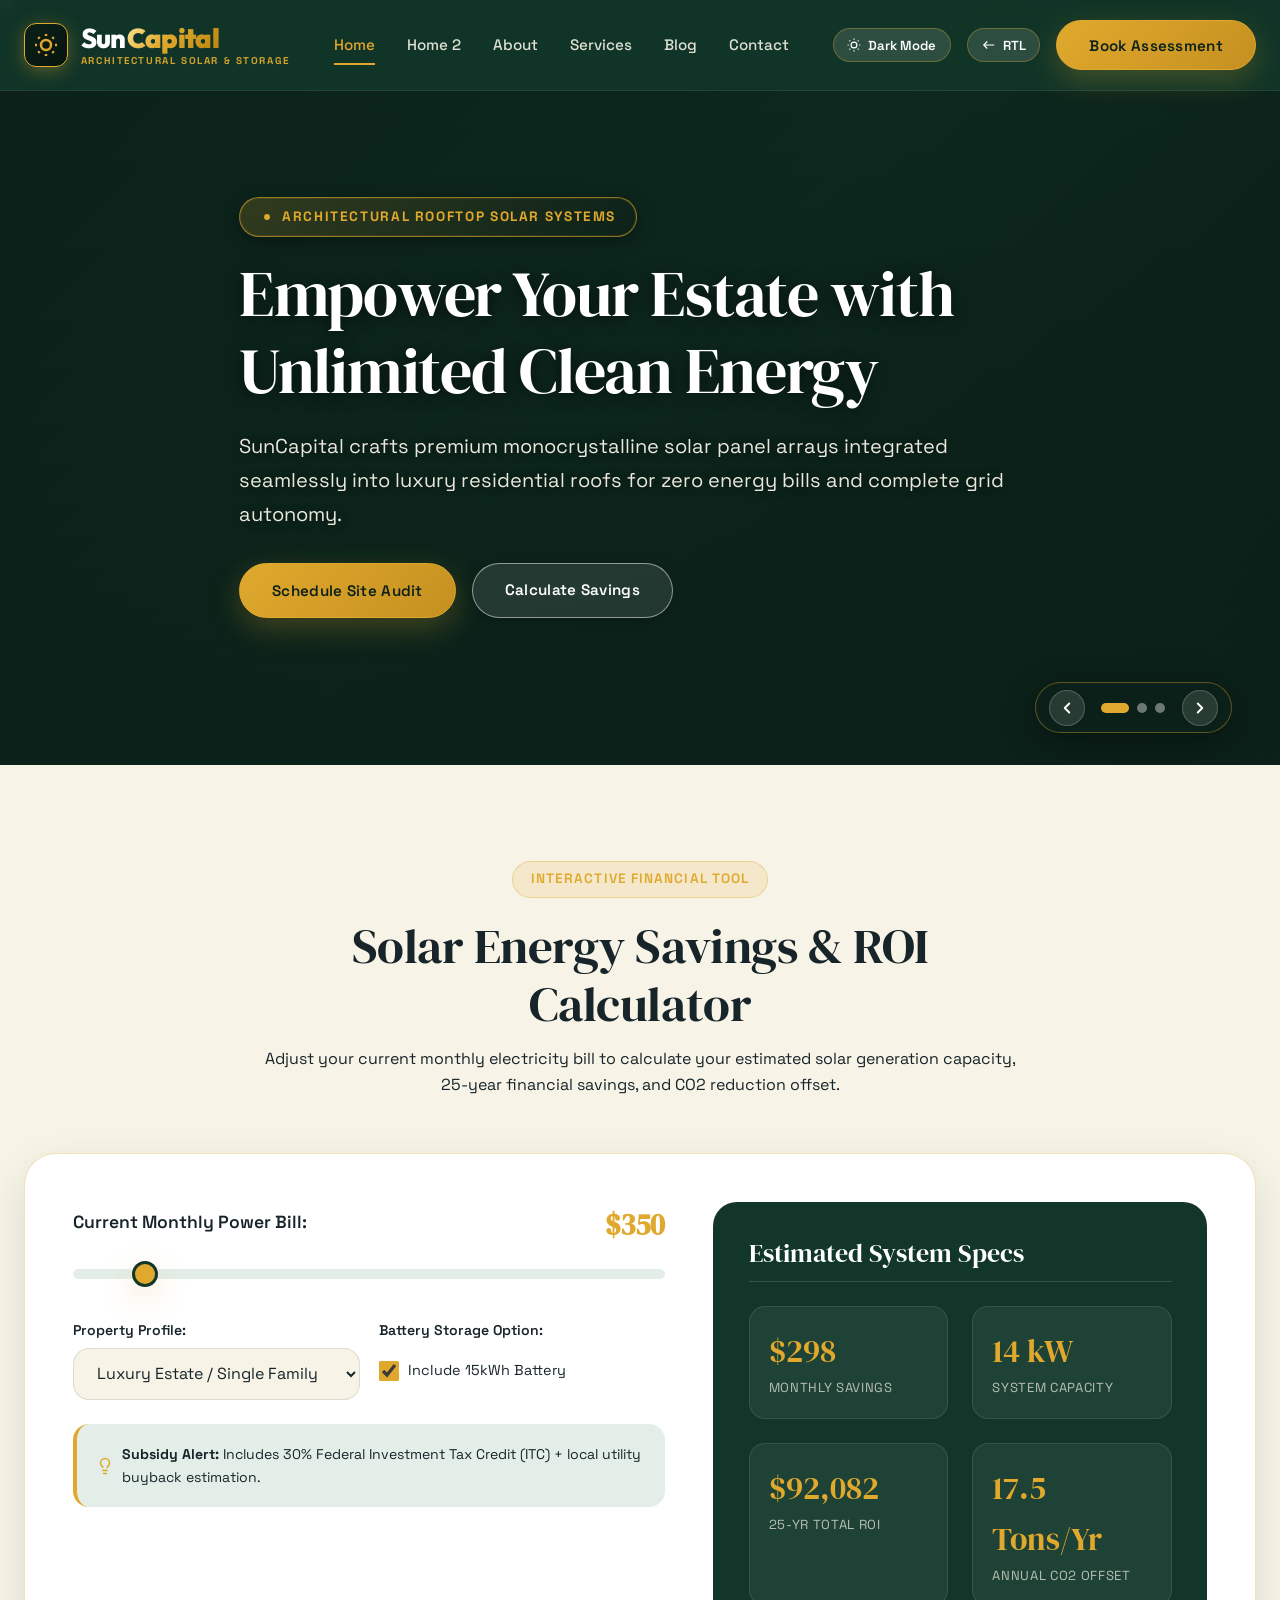
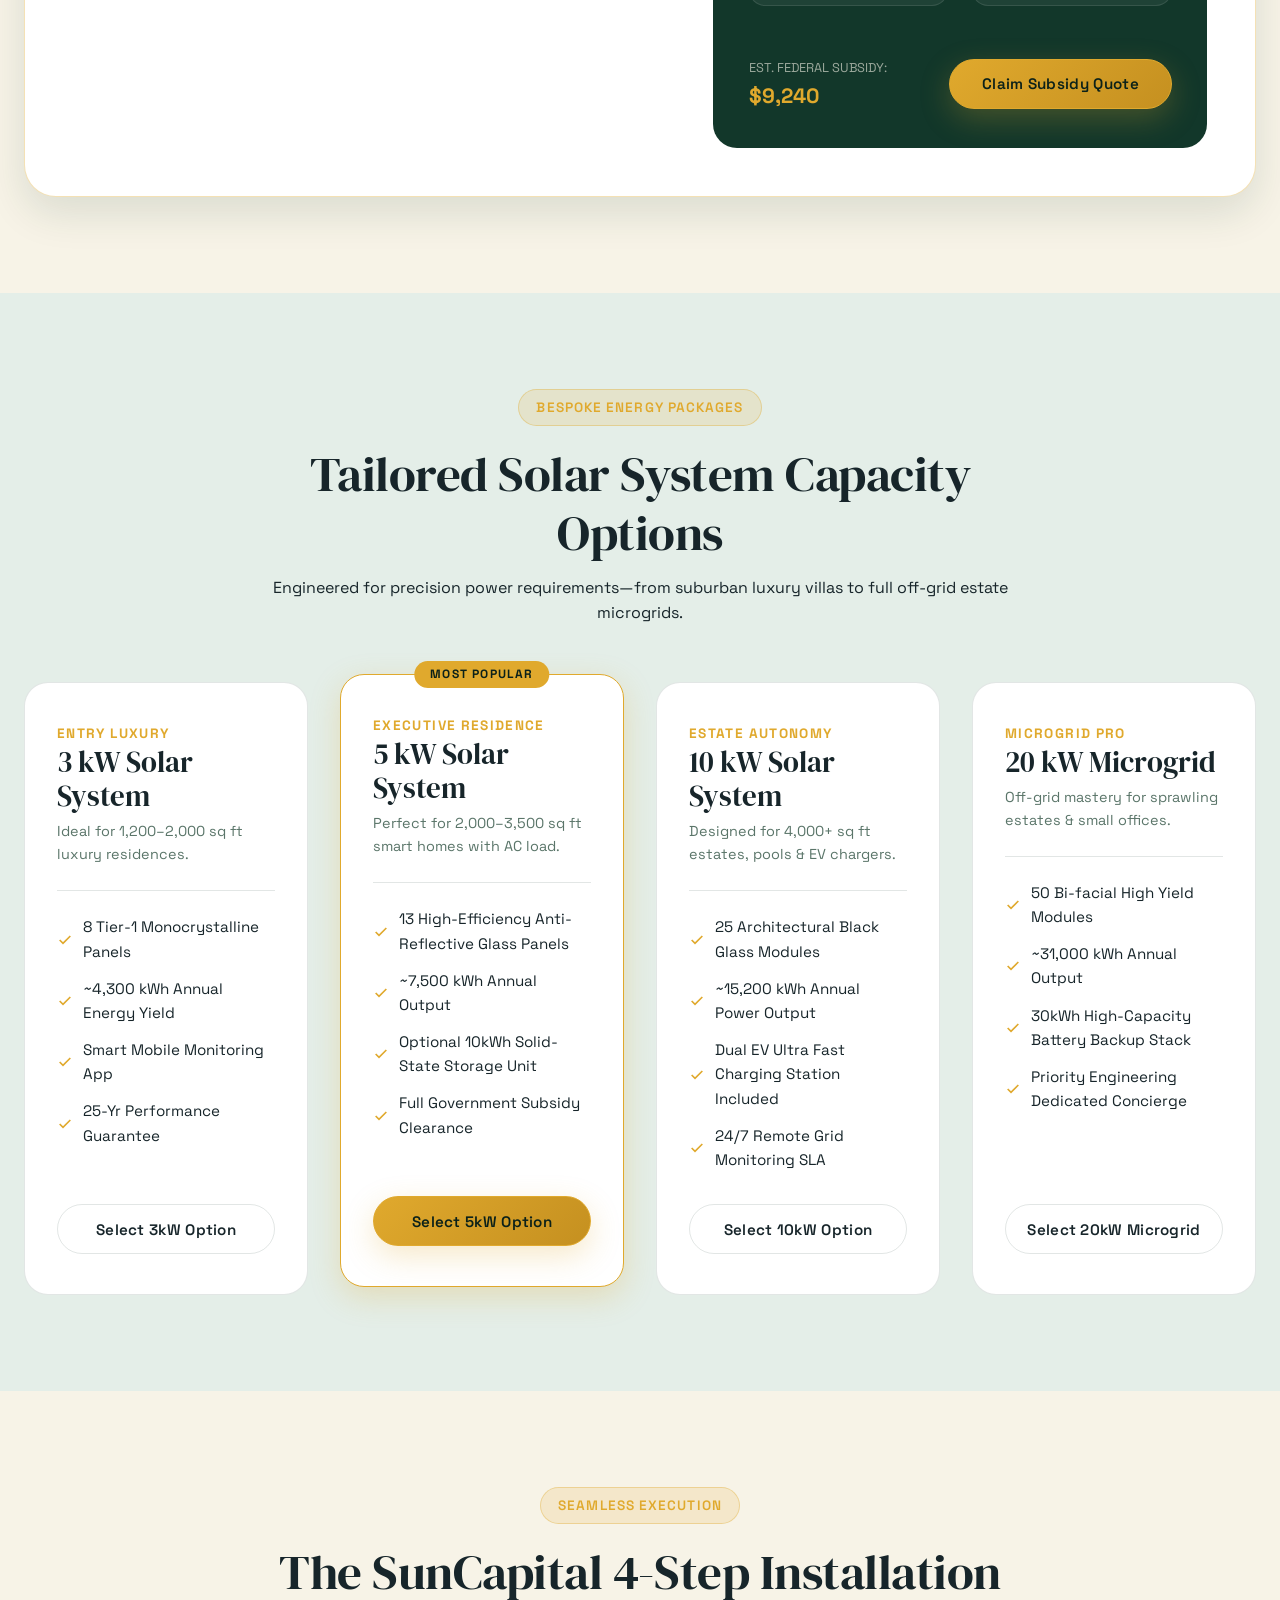
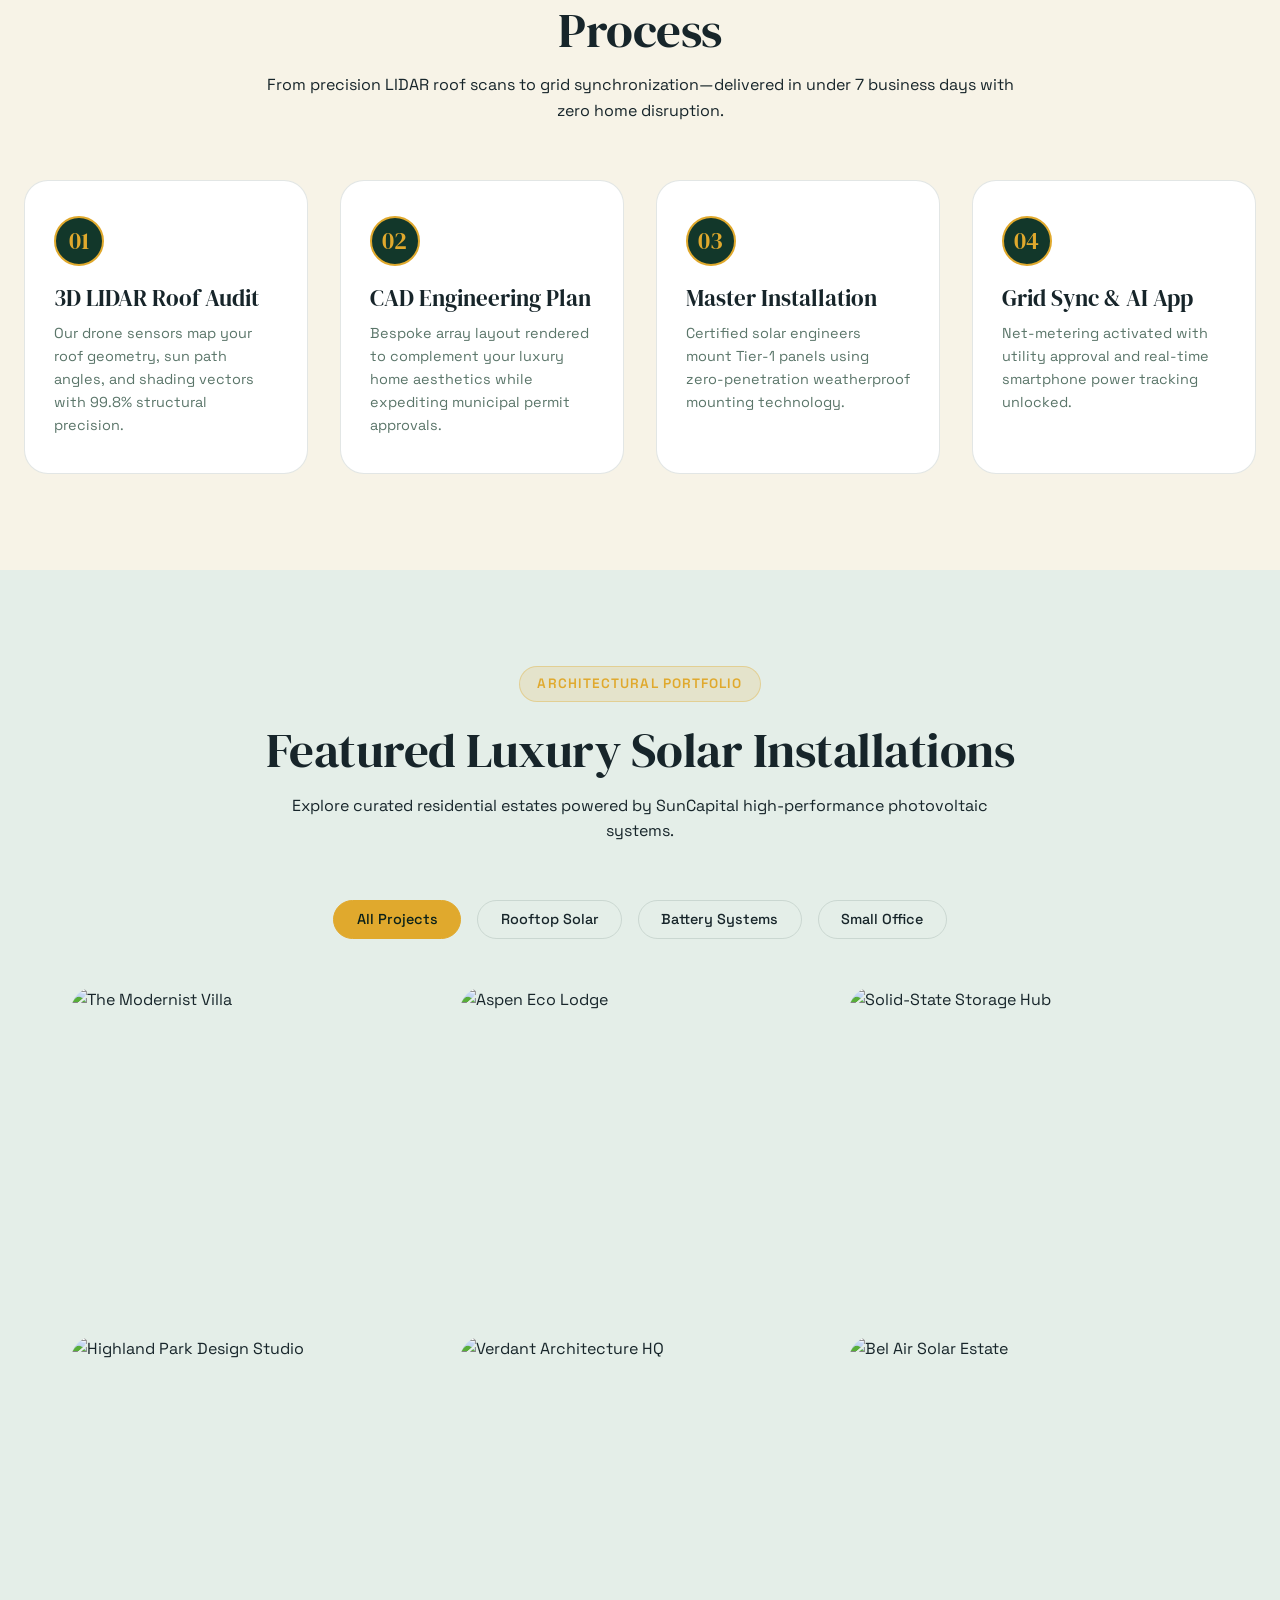
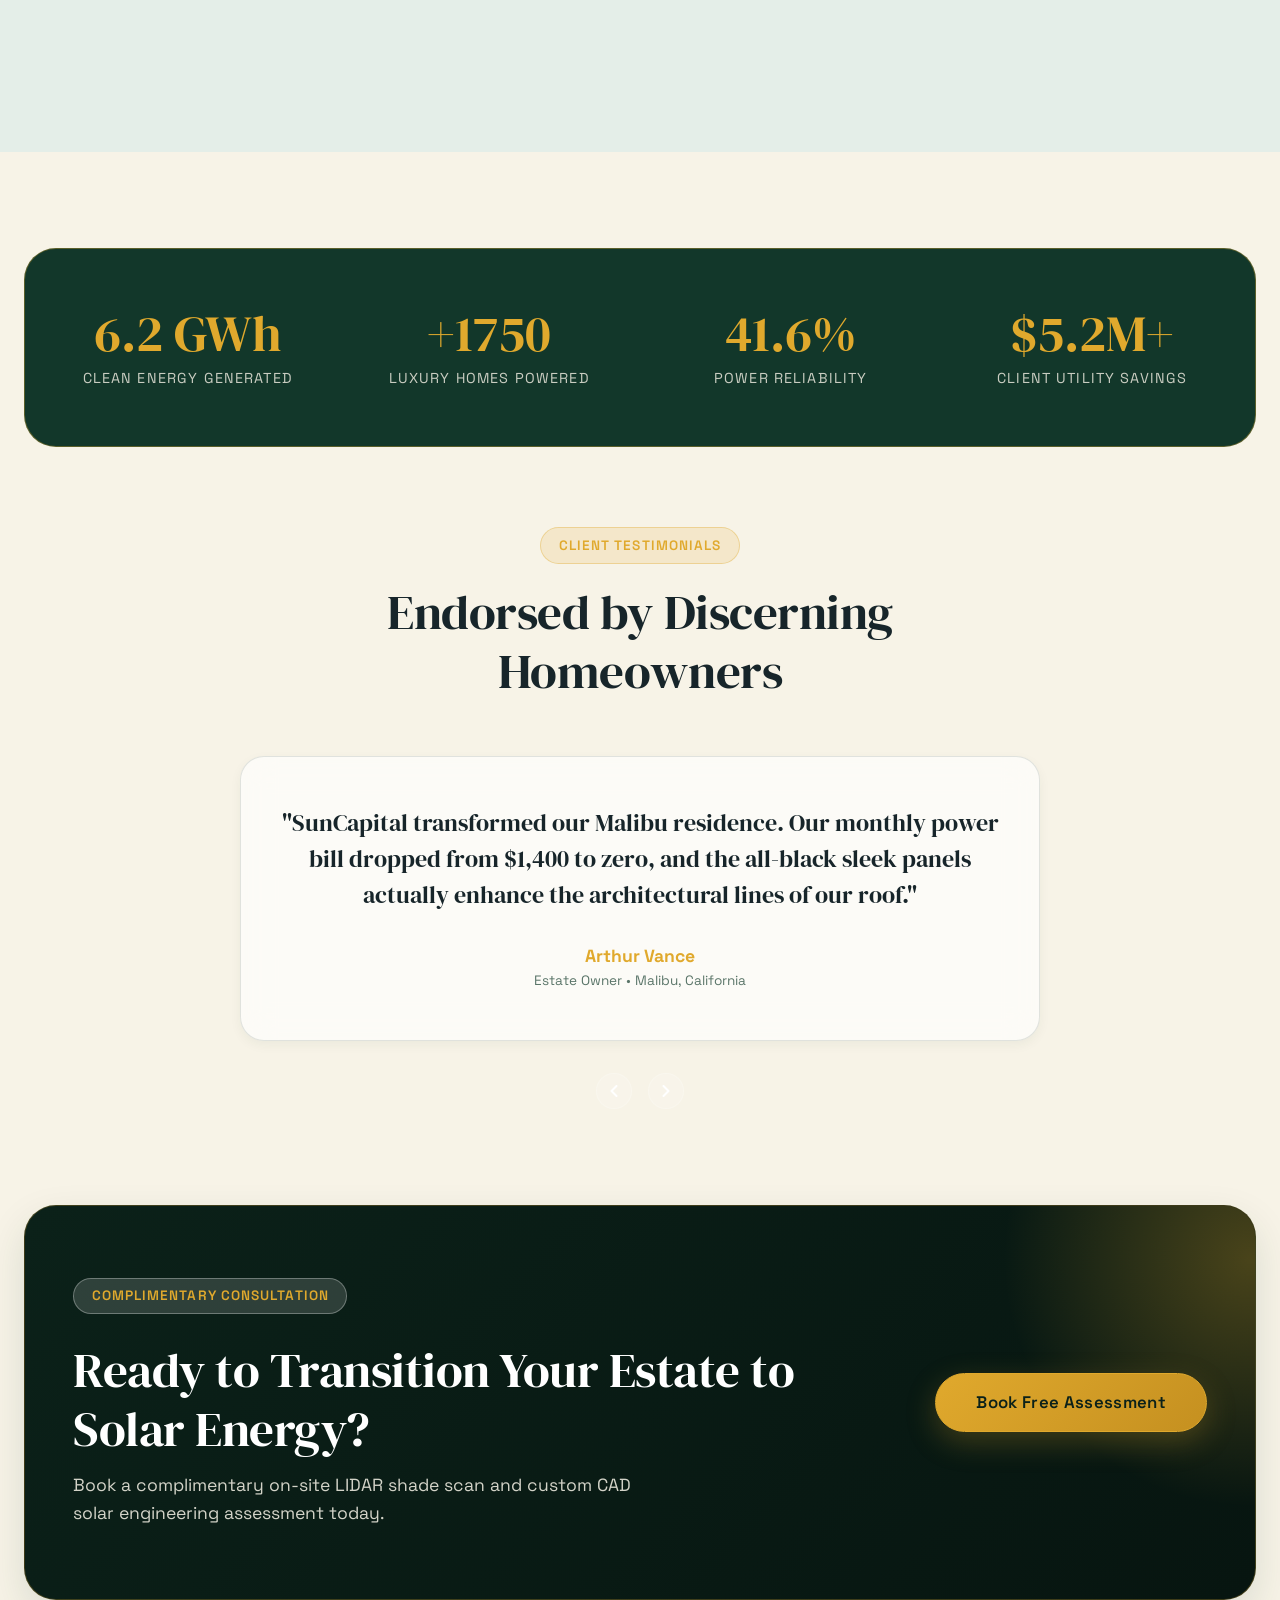
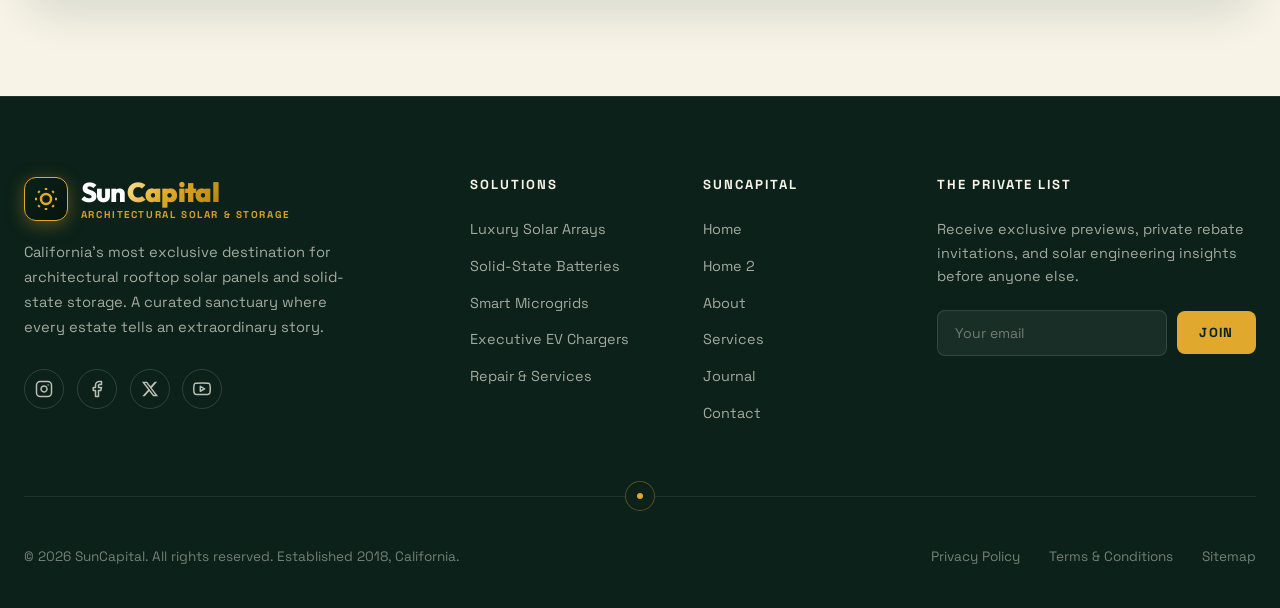
==== commit 0da5afce: "Unify hero slider arrows and pagination dots into a single glassmorphic pill control bar to eliminat" ====
--- a/index.html
+++ b/index.html
@@ -144,10 +144,10 @@
     </div>
 
     <div class="slider-controls">
-      <button class="slider-arrow slider-prev" aria-label="Previous Slide"><svg width="20" height="20" viewBox="0 0 24 24" fill="none" stroke="currentColor" stroke-width="2.5" stroke-linecap="round" stroke-linejoin="round"><polyline points="15 18 9 12 15 6"/></svg></button>
-      <button class="slider-arrow slider-next" aria-label="Next Slide"><svg width="20" height="20" viewBox="0 0 24 24" fill="none" stroke="currentColor" stroke-width="2.5" stroke-linecap="round" stroke-linejoin="round"><polyline points="9 18 15 12 9 6"/></svg></button>
-    </div>
-    <div class="slider-dots"></div>
+      <button class="slider-arrow slider-prev" aria-label="Previous Slide"><svg width="18" height="18" viewBox="0 0 24 24" fill="none" stroke="currentColor" stroke-width="2.5" stroke-linecap="round" stroke-linejoin="round"><polyline points="15 18 9 12 15 6"/></svg></button>
+      <div class="slider-dots"></div>
+      <button class="slider-arrow slider-next" aria-label="Next Slide"><svg width="18" height="18" viewBox="0 0 24 24" fill="none" stroke="currentColor" stroke-width="2.5" stroke-linecap="round" stroke-linejoin="round"><polyline points="9 18 15 12 9 6"/></svg></button>
+    </div>
   </section>
 
   <!-- SECTION 2: INTERACTIVE SOLAR SAVINGS CALCULATOR -->
--- a/css/style.css
+++ b/css/style.css
@@ -196,11 +196,11 @@
   gap: 0.45rem;
   padding: 0.45rem 0.85rem;
   border-radius: var(--radius-full);
-  background: rgba(255, 255, 255, 0.08);
-  border: 1px solid rgba(255, 255, 255, 0.15);
-  color: var(--color-solar-cream);
+  background: var(--bg-secondary);
+  border: 1px solid var(--border-gold);
+  color: var(--text-primary);
   font-size: 0.82rem;
-  font-weight: 500;
+  font-weight: 600;
   cursor: pointer;
   transition: all var(--transition-fast);
 }
@@ -276,7 +276,7 @@
 .logo-text {
   font-family: var(--font-logo);
   font-size: 1.7rem;
-  color: #FFFFFF;
+  color: #FFFFFF !important;
   font-weight: 800;
   letter-spacing: -0.025em;
   transition: color var(--transition-normal);
@@ -342,6 +342,20 @@
   display: flex;
   align-items: center;
   gap: 1rem;
+}
+
+.site-header .toggle-btn,
+header .toggle-btn {
+  background: rgba(255, 255, 255, 0.12) !important;
+  color: #FFFFFF !important;
+  border: 1px solid var(--border-gold) !important;
+}
+
+.site-header .toggle-btn:hover,
+header .toggle-btn:hover {
+  background: rgba(224, 169, 45, 0.25) !important;
+  color: #FFFFFF !important;
+  border-color: var(--color-solar-gold) !important;
 }
 
 /* Mobile Hamburger Toggle */
@@ -1100,11 +1114,17 @@
 
 @media (max-width: 480px) {
   body {
-    padding-top: 52px;
+    padding-top: 85px !important;
+  }
+
+  .hero-section,
+  .page-hero,
+  .hero {
+    padding-top: 2.2rem !important;
   }
 
   .site-header .navbar {
-    height: 52px !important;
+    height: 56px !important;
   }
 
   .logo-icon {
@@ -1159,3 +1179,357 @@
     grid-template-columns: 1fr !important;
   }
 }
+
+/* --- Universal Circular Avatar & Image Squish Protection --- */
+img {
+  max-width: 100%;
+}
+
+img[style*="border-radius: 50%"],
+img[style*="border-radius:50%"],
+div[style*="border-radius: 50%"],
+div[style*="border-radius:50%"],
+.author-avatar,
+.testimonial-avatar,
+.avatar-img,
+#authorBioImg,
+#articleAuthorImg {
+  flex-shrink: 0 !important;
+  aspect-ratio: 1 / 1 !important;
+  object-fit: cover !important;
+}
+
+@media (max-width: 650px) {
+  #author .card-glass,
+  .author-card-flex {
+    flex-direction: column !important;
+    text-align: center !important;
+    gap: 1.2rem !important;
+    padding: 1.8rem 1.2rem !important;
+  }
+}
+
+/* Mobile Hero Clearance & Alignment Protection */
+@media (max-width: 768px) {
+  body {
+    padding-top: 0 !important;
+  }
+
+  .hero-slider-wrapper {
+    margin-top: 0 !important;
+    height: auto !important;
+    min-height: 540px !important;
+  }
+
+  .hero-content {
+    justify-content: flex-start !important;
+    padding-top: 115px !important;
+    padding-bottom: 4rem !important;
+  }
+
+  .hero-content .badge-pill {
+    margin-top: 0.5rem !important;
+    margin-bottom: 1rem !important;
+  }
+
+  .page-hero {
+    margin-top: 0 !important;
+    padding-top: 110px !important;
+    padding-bottom: 3.5rem !important;
+  }
+}
+
+/* ==========================================================================
+   MASTER RESPONSIVE BREAKPOINT SUITE (1024px, 760px, 480px, 360px, 320px)
+   ========================================================================== */
+
+/* --- 1. Breakpoint: 1024px (Laptops / Tablets) --- */
+@media (max-width: 1024px) {
+  .container {
+    max-width: 960px;
+    padding-left: 1.5rem;
+    padding-right: 1.5rem;
+  }
+
+  .nav-menu {
+    gap: 1.2rem;
+  }
+
+  .hero-content h1,
+  .hero-content .heading-xl {
+    font-size: 2.8rem !important;
+  }
+
+  .grid-2col,
+  .grid-3col,
+  .services-grid,
+  .blog-grid,
+  .sitemap-section-grid {
+    grid-template-columns: repeat(auto-fit, minmax(280px, 1fr)) !important;
+    gap: 1.8rem !important;
+  }
+
+  .calculator-card {
+    grid-template-columns: 1fr !important;
+    gap: 2rem !important;
+  }
+}
+
+/* --- 2. Breakpoint: 760px (Portrait Tablets / Phablets) --- */
+@media (max-width: 760px) {
+  .container {
+    padding-left: 1.25rem;
+    padding-right: 1.25rem;
+  }
+
+  body {
+    padding-top: 0 !important;
+  }
+
+  .site-header {
+    padding: 0.5rem 0 !important;
+  }
+
+  .nav-menu {
+    display: none !important;
+  }
+
+  .mobile-nav-toggle {
+    display: flex !important;
+  }
+
+  .hero-slider-wrapper {
+    margin-top: 0 !important;
+    height: auto !important;
+    min-height: 520px !important;
+  }
+
+  .hero-content {
+    justify-content: flex-start !important;
+    padding-top: 110px !important;
+    padding-bottom: 4rem !important;
+    text-align: left !important;
+  }
+
+  .hero-content h1,
+  .hero-content .heading-xl {
+    font-size: 2.2rem !important;
+    line-height: 1.25 !important;
+  }
+
+  .slider-controls {
+    display: flex !important;
+    position: absolute !important;
+    bottom: 1.5rem !important;
+    right: auto !important;
+    left: 50% !important;
+    transform: translateX(-50%) !important;
+    padding: 0.3rem 0.6rem !important;
+  }
+
+  .page-hero {
+    margin-top: 0 !important;
+    padding-top: 105px !important;
+    padding-bottom: 3rem !important;
+  }
+
+  .section-padding {
+    padding-top: 3.5rem !important;
+    padding-bottom: 3.5rem !important;
+  }
+
+  .grid-2col,
+  .grid-3col,
+  .team-grid,
+  .myth-grid,
+  .services-grid,
+  .blog-grid,
+  .sitemap-section-grid,
+  .countdown-grid {
+    grid-template-columns: 1fr !important;
+    gap: 1.5rem !important;
+  }
+
+  .author-card-flex,
+  #author .card-glass {
+    flex-direction: column !important;
+    text-align: center !important;
+    gap: 1.2rem !important;
+  }
+}
+
+/* --- 3. Breakpoint: 480px (Large Mobiles) --- */
+@media (max-width: 480px) {
+  .container {
+    padding-left: 1rem;
+    padding-right: 1rem;
+  }
+
+  .hero-content {
+    padding-top: 105px !important;
+    padding-bottom: 3rem !important;
+  }
+
+  .hero-content h1,
+  .hero-content .heading-xl {
+    font-size: 1.85rem !important;
+  }
+
+  .page-hero {
+    padding-top: 100px !important;
+    padding-bottom: 2.5rem !important;
+  }
+
+  .heading-lg {
+    font-size: 1.6rem !important;
+  }
+
+  .heading-md {
+    font-size: 1.3rem !important;
+  }
+
+  .card-glass {
+    padding: 1.4rem 1.1rem !important;
+  }
+
+  .btn {
+    width: 100% !important;
+    justify-content: center !important;
+    text-align: center !important;
+  }
+
+  .btn-inline-group {
+    flex-direction: column !important;
+    width: 100% !important;
+  }
+
+  .newsletter-input-wrap,
+  .newsletter-form-inline {
+    flex-direction: column !important;
+    align-items: stretch !important;
+  }
+
+  .newsletter-btn-join {
+    width: 100% !important;
+  }
+}
+
+/* --- 4. Breakpoint: 360px (Standard Mobiles) --- */
+@media (max-width: 360px) {
+  .container {
+    padding-left: 0.85rem;
+    padding-right: 0.85rem;
+  }
+
+  .logo-text {
+    font-size: 1.05rem !important;
+  }
+
+  .logo-tagline {
+    font-size: 0.44rem !important;
+  }
+
+  .hero-content h1,
+  .hero-content .heading-xl {
+    font-size: 1.65rem !important;
+  }
+
+  .text-lead {
+    font-size: 0.92rem !important;
+  }
+
+  .badge-pill {
+    font-size: 0.72rem !important;
+    padding: 0.3rem 0.65rem !important;
+    white-space: normal !important;
+    text-align: center !important;
+  }
+
+  .countdown-item {
+    min-width: 80px !important;
+    padding: 0.6rem !important;
+  }
+
+  .countdown-val {
+    font-size: 1.6rem !important;
+  }
+}
+
+/* --- 5. Breakpoint: 320px (Small Mobiles / Ultra Compact) --- */
+@media (max-width: 320px) {
+  html {
+    font-size: 14px !important;
+  }
+
+  .container {
+    padding-left: 0.7rem !important;
+    padding-right: 0.7rem !important;
+  }
+
+  .site-header .navbar {
+    height: 52px !important;
+  }
+
+  .logo-icon {
+    width: 26px !important;
+    height: 26px !important;
+  }
+
+  .logo-text {
+    font-size: 0.98rem !important;
+  }
+
+  .logo-tagline {
+    display: none !important;
+  }
+
+  .nav-cta-group .toggle-btn {
+    padding: 0.2rem 0.35rem !important;
+    font-size: 0.65rem !important;
+  }
+
+  .hero-content {
+    padding-top: 95px !important;
+    padding-bottom: 2.5rem !important;
+  }
+
+  .hero-content h1,
+  .hero-content .heading-xl {
+    font-size: 1.5rem !important;
+    line-height: 1.2 !important;
+  }
+
+  .page-hero {
+    padding-top: 90px !important;
+    padding-bottom: 2rem !important;
+  }
+
+  .card-glass {
+    padding: 1.1rem 0.85rem !important;
+  }
+
+  .badge-pill {
+    font-size: 0.68rem !important;
+    padding: 0.25rem 0.5rem !important;
+    letter-spacing: 0.04em !important;
+  }
+
+  .countdown-grid {
+    gap: 0.5rem !important;
+  }
+
+  .countdown-item {
+    min-width: 72px !important;
+    padding: 0.45rem !important;
+  }
+
+  .countdown-val {
+    font-size: 1.4rem !important;
+  }
+
+  .sitemap-card,
+  .blog-card,
+  .team-card {
+    padding: 0.9rem !important;
+  }
+}
--- a/css/components.css
+++ b/css/components.css
@@ -9,6 +9,7 @@
   height: clamp(650px, 85vh, 850px);
   overflow: hidden;
   background: var(--color-evergreen-dark);
+  margin-top: calc(-1 * var(--header-height));
 }
 
 .hero-slide {
@@ -62,6 +63,7 @@
   display: flex;
   flex-direction: column;
   justify-content: center;
+  padding-top: calc(var(--header-height) + 2.5rem);
   padding-bottom: 5rem;
   color: #FFFFFF !important;
   max-width: 850px;
@@ -80,11 +82,17 @@
 }
 
 .hero-content .badge-pill {
-  background-color: rgba(11, 33, 25, 0.8) !important;
-  border: 1px solid var(--color-solar-gold) !important;
+  align-self: flex-start;
+  width: fit-content;
+  max-width: 100%;
+  background: linear-gradient(135deg, rgba(224, 169, 45, 0.18), rgba(11, 33, 25, 0.85)) !important;
+  border: 1px solid rgba(224, 169, 45, 0.6) !important;
   color: var(--color-solar-gold) !important;
-  box-shadow: 0 4px 15px rgba(0, 0, 0, 0.3);
+  box-shadow: 0 4px 18px rgba(0, 0, 0, 0.35), inset 0 0 0 1px rgba(224, 169, 45, 0.12);
   backdrop-filter: blur(8px);
+  font-weight: 700;
+  letter-spacing: 0.12em;
+  padding: 0.5rem 1.25rem;
 }
 
 .hero-content .btn-outline {
@@ -104,55 +112,67 @@
 
 .slider-controls {
   position: absolute;
-  bottom: 2.5rem;
+  bottom: 2rem;
   right: 3rem;
   z-index: 10;
   display: flex;
   align-items: center;
-  gap: 1rem;
+  gap: 0.75rem;
+  background: rgba(11, 33, 25, 0.75);
+  backdrop-filter: blur(12px);
+  -webkit-backdrop-filter: blur(12px);
+  padding: 0.4rem 0.8rem;
+  border-radius: var(--radius-full);
+  border: 1px solid rgba(224, 169, 45, 0.4);
+  box-shadow: 0 8px 32px rgba(0, 0, 0, 0.35);
 }
 
 .slider-arrow {
-  width: 48px;
-  height: 48px;
+  width: 36px;
+  height: 36px;
   border-radius: 50%;
   background: rgba(255, 255, 255, 0.12);
-  backdrop-filter: blur(8px);
   border: 1px solid rgba(255, 255, 255, 0.2);
   color: #FFFFFF;
   display: flex;
   align-items: center;
   justify-content: center;
   transition: all var(--transition-fast);
+  cursor: pointer;
+  flex-shrink: 0;
 }
 
 .slider-arrow:hover {
   background: var(--color-solar-gold);
   color: var(--color-evergreen-dark);
+  border-color: var(--color-solar-gold);
 }
 
 .slider-dots {
-  position: absolute;
-  bottom: 2.5rem;
-  left: 50%;
-  transform: translateX(-50%);
+  position: relative;
+  bottom: auto;
+  left: auto;
+  transform: none;
   z-index: 10;
   display: flex;
-  gap: 0.6rem;
+  align-items: center;
+  gap: 0.5rem;
+  padding: 0 0.3rem;
 }
 
 .slider-dot {
-  width: 12px;
-  height: 12px;
+  width: 10px;
+  height: 10px;
   border-radius: 50%;
-  background: rgba(255, 255, 255, 0.35);
+  background: rgba(255, 255, 255, 0.4);
   border: none;
   transition: all var(--transition-normal);
+  cursor: pointer;
 }
 
 .slider-dot.active {
-  width: 36px;
-  border-radius: 12px;
+  width: 28px;
+  border-radius: 10px;
   background: var(--color-solar-gold);
 }
 
@@ -627,3 +647,52 @@
   transform: rotateY(180deg);
   border: 1px solid var(--color-solar-gold);
 }
+
+/* --- Functional Toggle Switch Component --- */
+.toggle-switch {
+  position: relative;
+  display: inline-block;
+  width: 48px;
+  height: 26px;
+  flex-shrink: 0;
+}
+
+.toggle-switch input {
+  opacity: 0;
+  width: 0;
+  height: 0;
+}
+
+.toggle-slider {
+  position: absolute;
+  cursor: pointer;
+  top: 0;
+  left: 0;
+  right: 0;
+  bottom: 0;
+  background-color: rgba(255, 255, 255, 0.15);
+  transition: 0.3s ease;
+  border-radius: 26px;
+  border: 1px solid var(--border-gold);
+}
+
+.toggle-slider:before {
+  position: absolute;
+  content: "";
+  height: 18px;
+  width: 18px;
+  left: 3px;
+  bottom: 3px;
+  background-color: #ffffff;
+  transition: 0.3s ease;
+  border-radius: 50%;
+  box-shadow: 0 2px 5px rgba(0,0,0,0.3);
+}
+
+.toggle-switch input:checked + .toggle-slider {
+  background-color: var(--color-solar-gold);
+}
+
+.toggle-switch input:checked + .toggle-slider:before {
+  transform: translateX(22px);
+}
--- a/css/pages.css
+++ b/css/pages.css
@@ -7,7 +7,8 @@
   position: relative;
   background: linear-gradient(135deg, var(--color-evergreen-dark), #091712);
   color: var(--color-solar-cream);
-  padding-top: 7rem;
+  margin-top: calc(-1 * var(--header-height));
+  padding-top: calc(var(--header-height) + 5rem);
   padding-bottom: 5rem;
   border-bottom: 1px solid rgba(224, 169, 45, 0.2);
   overflow: hidden;
@@ -64,7 +65,7 @@
   position: absolute;
   top: 0;
   bottom: 0;
-  left: 50%;
+  inset-inline-start: 50%;
   width: 2px;
   background: var(--border-gold);
   transform: translateX(-50%);
@@ -72,7 +73,8 @@
 
 @media (max-width: 768px) {
   .heritage-timeline::before {
-    left: 20px;
+    inset-inline-start: 20px;
+    transform: none;
   }
 }
 
@@ -80,20 +82,20 @@
   position: relative;
   margin-bottom: 3rem;
   width: 50%;
-  padding-right: 2.5rem;
+  padding-inline-end: 2.5rem;
 }
 
 .heritage-item:nth-child(even) {
-  margin-left: auto;
-  padding-right: 0;
-  padding-left: 2.5rem;
+  margin-inline-start: auto;
+  padding-inline-end: 0;
+  padding-inline-start: 2.5rem;
 }
 
 @media (max-width: 768px) {
   .heritage-item, .heritage-item:nth-child(even) {
     width: 100%;
-    padding-left: 3.5rem;
-    padding-right: 0;
+    padding-inline-start: 3.5rem;
+    padding-inline-end: 0;
   }
 }
 
@@ -125,6 +127,7 @@
   width: 100%;
   height: 100%;
   object-fit: cover;
+  object-position: top center;
   transition: transform 0.5s ease;
 }
 
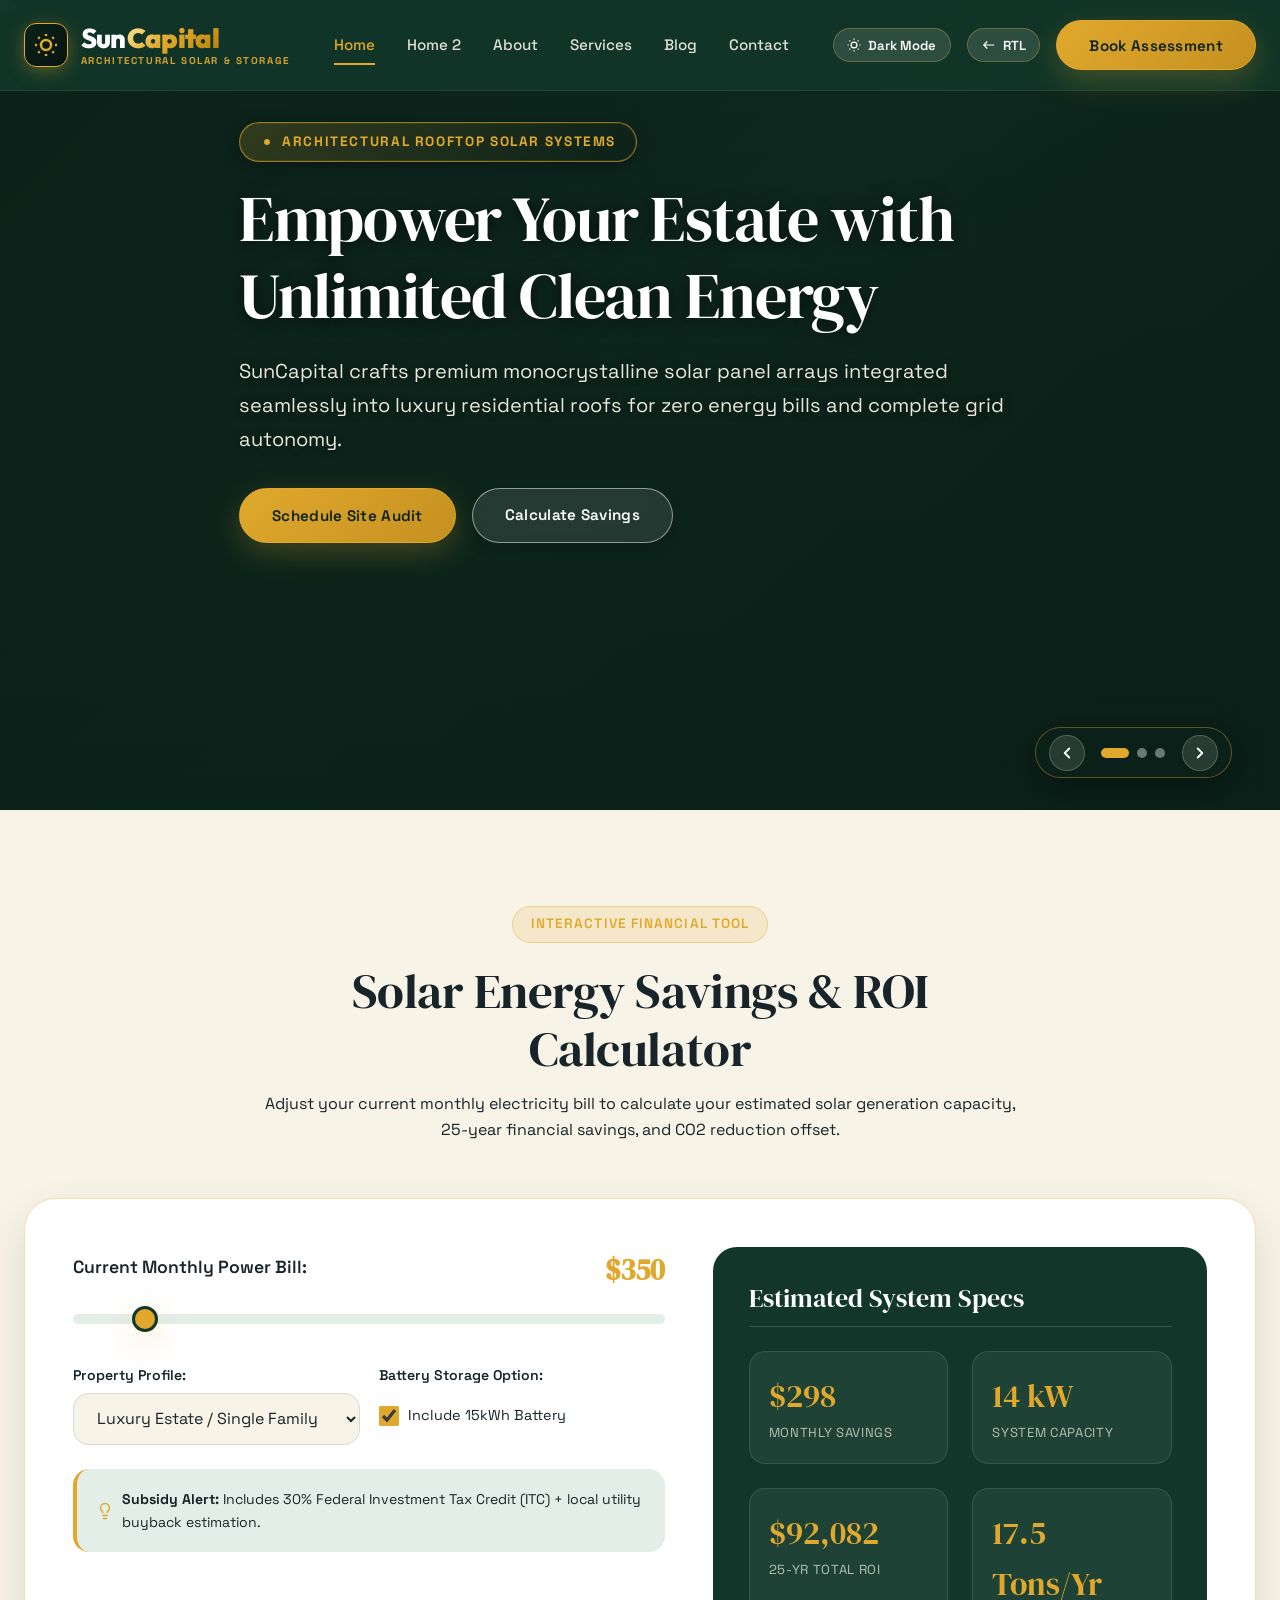
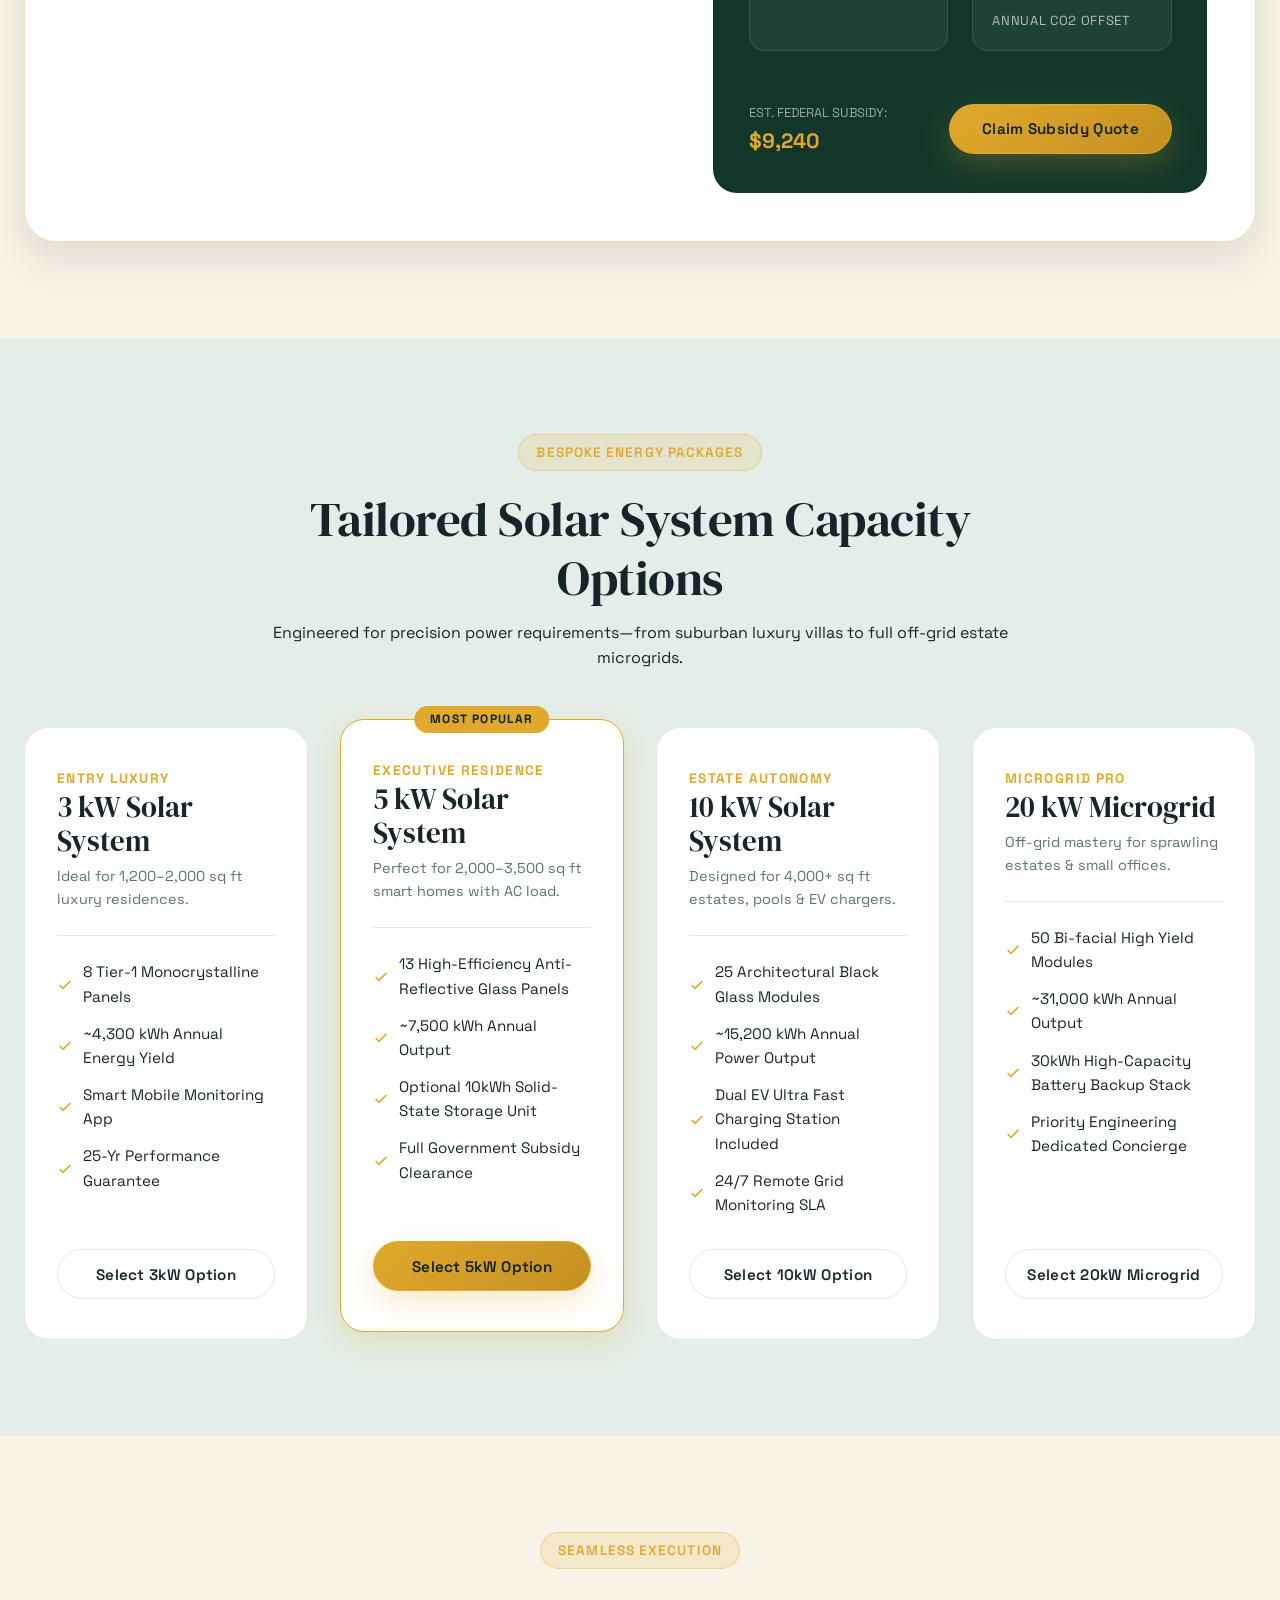
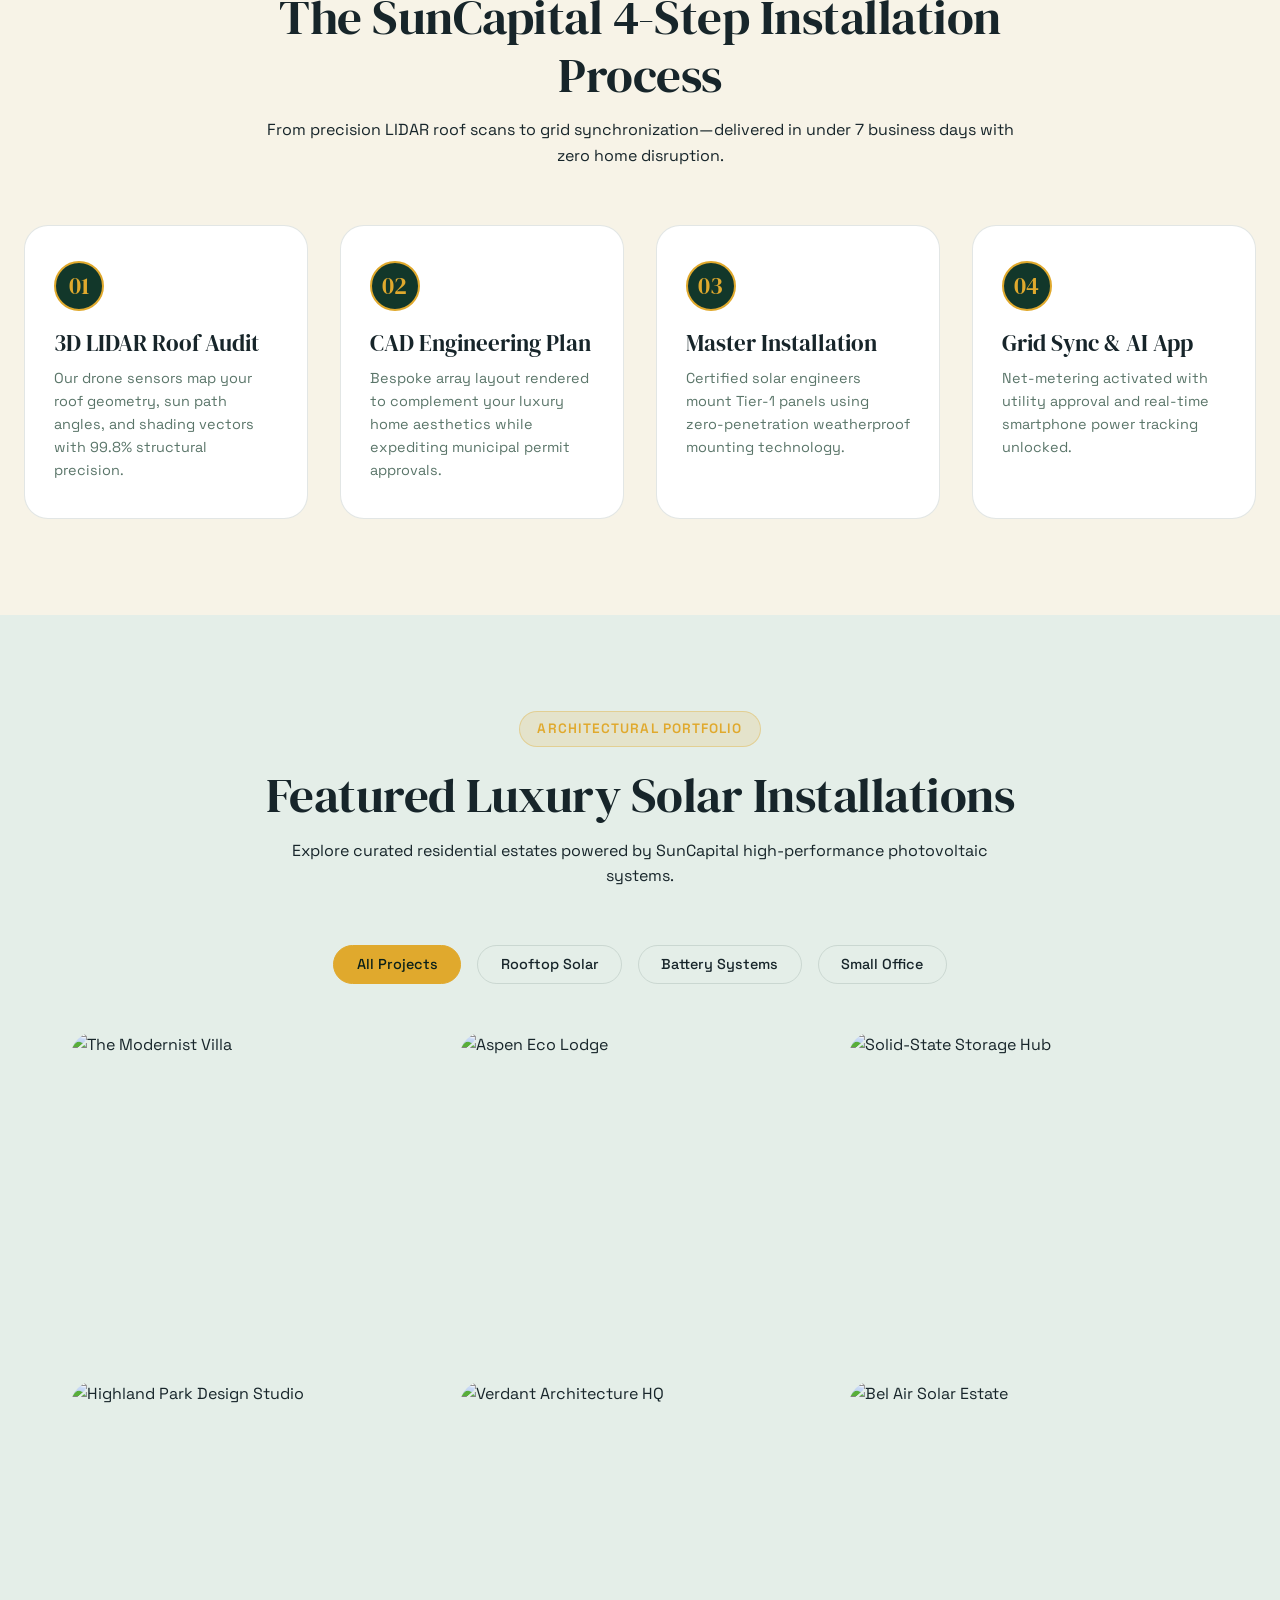
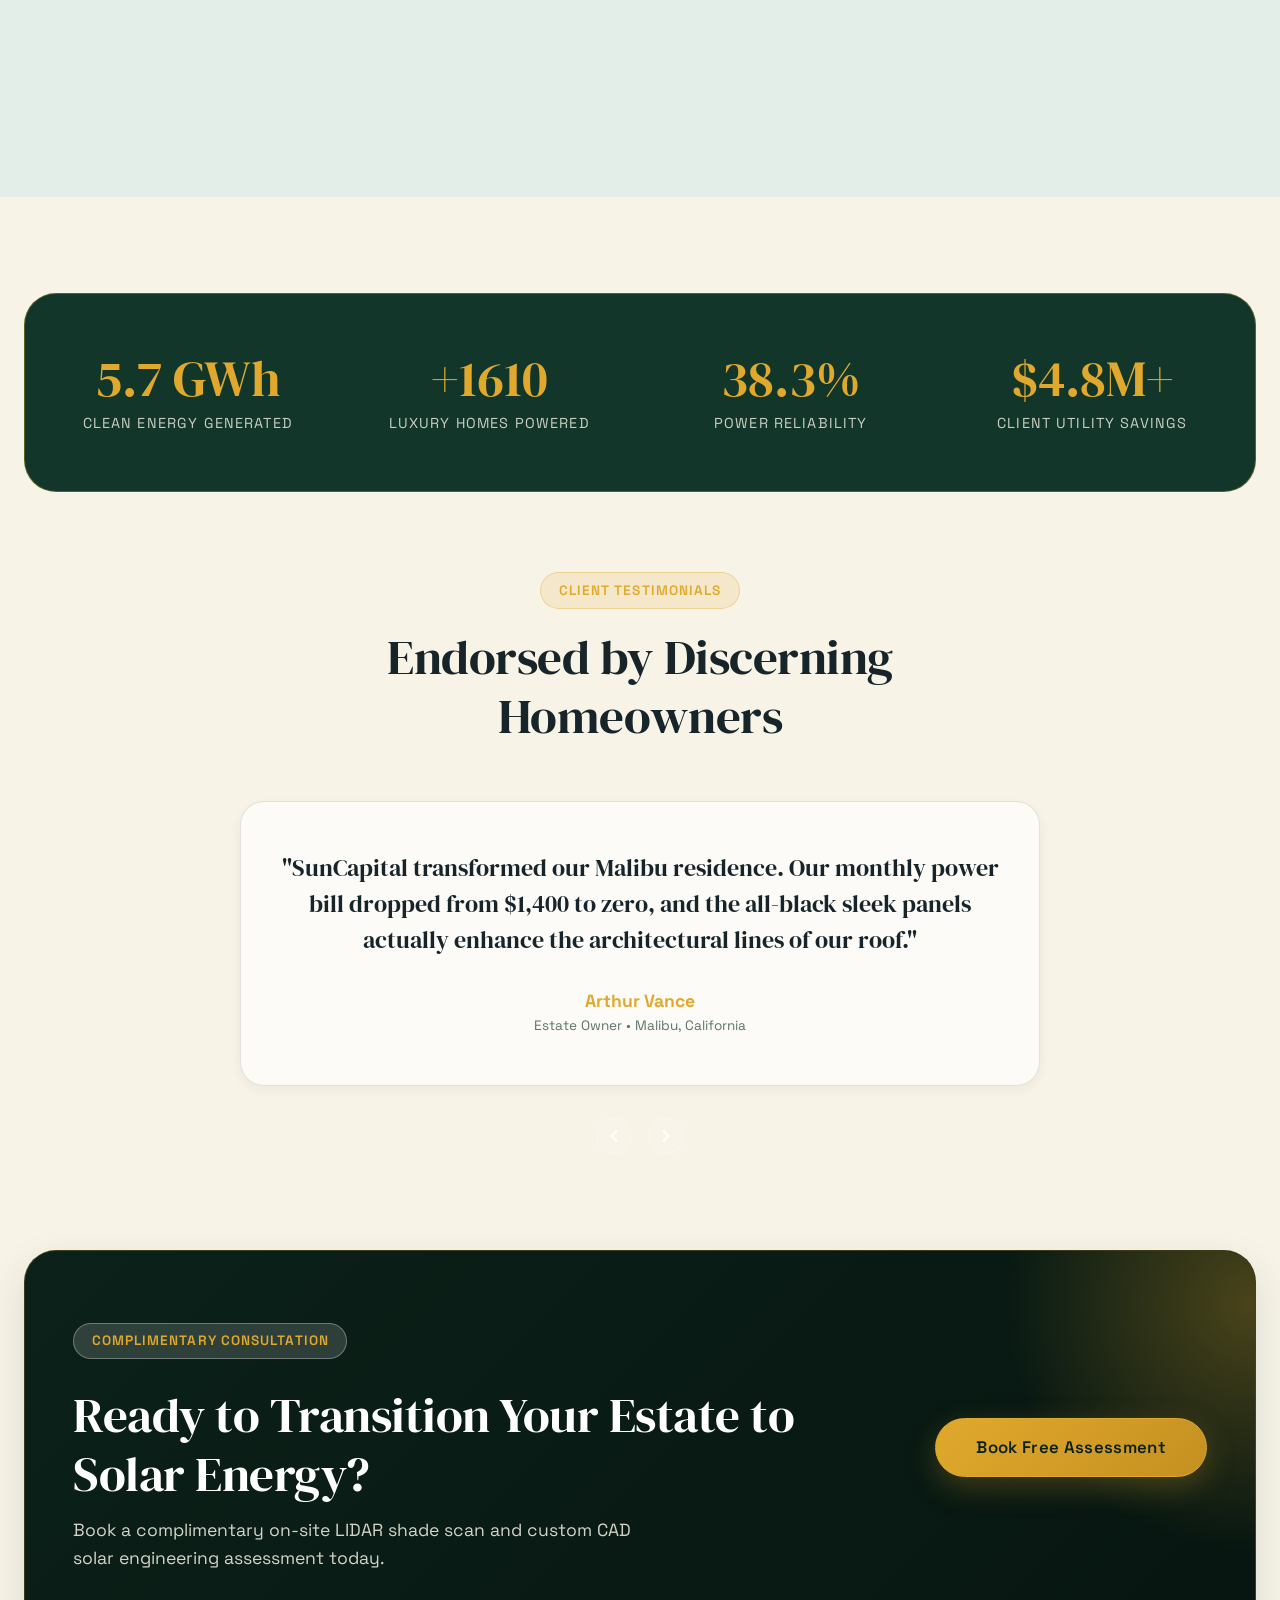
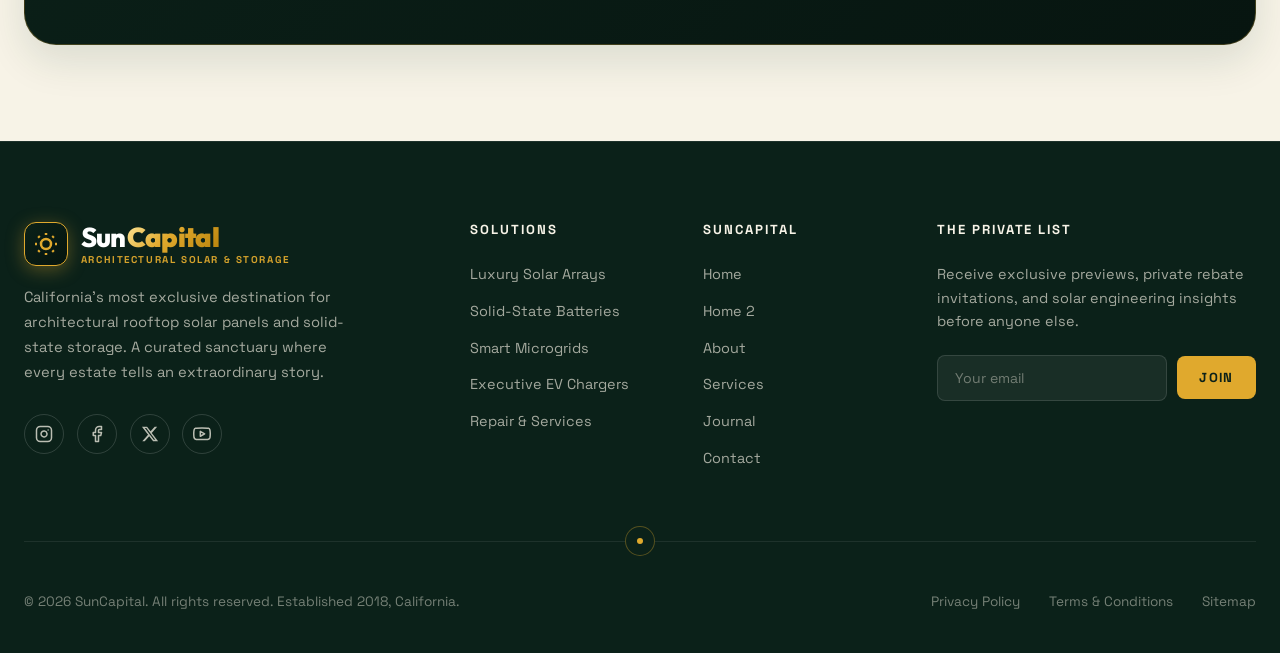
==== commit d88b6bb6: "Remove redundant Dark Mode and RTL toggle buttons from mobile navigation drawer across all pages" ====
--- a/index.html
+++ b/index.html
@@ -71,16 +71,6 @@
       <li><a href="pages/blog.html" class="mobile-nav-link">Blog</a></li>
       <li><a href="pages/contact.html" class="mobile-nav-link">Contact</a></li>
     </ul>
-    <div style="display: flex; gap: 0.8rem; margin-bottom: 1.5rem;">
-      <button class="toggle-btn theme-toggle-btn">
-        <svg width="14" height="14" viewBox="0 0 24 24" fill="none" stroke="currentColor" stroke-width="2"><circle cx="12" cy="12" r="5"/><path d="M12 1v2M12 21v2M4.22 4.22l1.42 1.42M18.36 18.36l1.42 1.42M1 12h2M21 12h2M4.22 19.78l1.42-1.42M18.36 5.64l1.42-1.42"/></svg>
-        <span class="theme-text">Dark Mode</span>
-      </button>
-      <button class="toggle-btn rtl-toggle-btn">
-        <svg width="14" height="14" viewBox="0 0 24 24" fill="none" stroke="currentColor" stroke-width="2"><path d="M21 12H3M9 6l-6 6 6 6"/></svg>
-        <span class="rtl-text">RTL</span>
-      </button>
-    </div>
     <button class="btn btn-primary trigger-assessment-modal">Book Free Assessment</button>
   </div>
 
--- a/css/style.css
+++ b/css/style.css
@@ -1301,13 +1301,24 @@
   .hero-slider-wrapper {
     margin-top: 0 !important;
     height: auto !important;
-    min-height: 520px !important;
+    min-height: 600px !important;
+    padding-bottom: 0 !important;
+  }
+
+  .hero-slide {
+    position: relative !important;
+    height: auto !important;
+    min-height: 600px !important;
+  }
+
+  .hero-slide:not(.active) {
+    display: none !important;
   }
 
   .hero-content {
     justify-content: flex-start !important;
-    padding-top: 110px !important;
-    padding-bottom: 4rem !important;
+    padding-top: 105px !important;
+    padding-bottom: 4.5rem !important;
     text-align: left !important;
   }
 
@@ -1319,12 +1330,28 @@
 
   .slider-controls {
     display: flex !important;
+    justify-content: space-between !important;
+    align-items: center !important;
+    bottom: 1.2rem !important;
+    top: auto !important;
+    left: 0 !important;
+    right: 0 !important;
+    transform: none !important;
+    width: 100% !important;
+    padding: 0 0.5rem !important;
+    background: transparent !important;
+    border: none !important;
+    box-shadow: none !important;
+    backdrop-filter: none !important;
+    z-index: 25 !important;
+  }
+
+  .slider-dots {
     position: absolute !important;
     bottom: 1.5rem !important;
-    right: auto !important;
     left: 50% !important;
     transform: translateX(-50%) !important;
-    padding: 0.3rem 0.6rem !important;
+    z-index: 25 !important;
   }
 
   .page-hero {
@@ -1367,7 +1394,7 @@
 
   .hero-content {
     padding-top: 105px !important;
-    padding-bottom: 3rem !important;
+    padding-bottom: 5.5rem !important;
   }
 
   .hero-content h1,
@@ -1480,7 +1507,10 @@
   }
 
   .logo-tagline {
-    display: none !important;
+    display: block !important;
+    font-size: 0.4rem !important;
+    letter-spacing: 0.04em !important;
+    margin-top: 1px !important;
   }
 
   .nav-cta-group .toggle-btn {
@@ -1490,7 +1520,7 @@
 
   .hero-content {
     padding-top: 95px !important;
-    padding-bottom: 2.5rem !important;
+    padding-bottom: 5.5rem !important;
   }
 
   .hero-content h1,
--- a/css/components.css
+++ b/css/components.css
@@ -6,10 +6,12 @@
 .hero-slider-wrapper {
   position: relative;
   width: 100%;
-  height: clamp(650px, 85vh, 850px);
+  min-height: clamp(680px, 90vh, 920px);
+  height: auto;
   overflow: hidden;
   background: var(--color-evergreen-dark);
   margin-top: calc(-1 * var(--header-height));
+  padding-bottom: 5rem;
 }
 
 .hero-slide {
@@ -59,12 +61,12 @@
 .hero-content {
   position: relative;
   z-index: 2;
-  height: 100%;
+  min-height: 100%;
   display: flex;
   flex-direction: column;
-  justify-content: center;
-  padding-top: calc(var(--header-height) + 2.5rem);
-  padding-bottom: 5rem;
+  justify-content: flex-start;
+  padding-top: calc(var(--header-height) + 2rem);
+  padding-bottom: 6rem;
   color: #FFFFFF !important;
   max-width: 850px;
 }
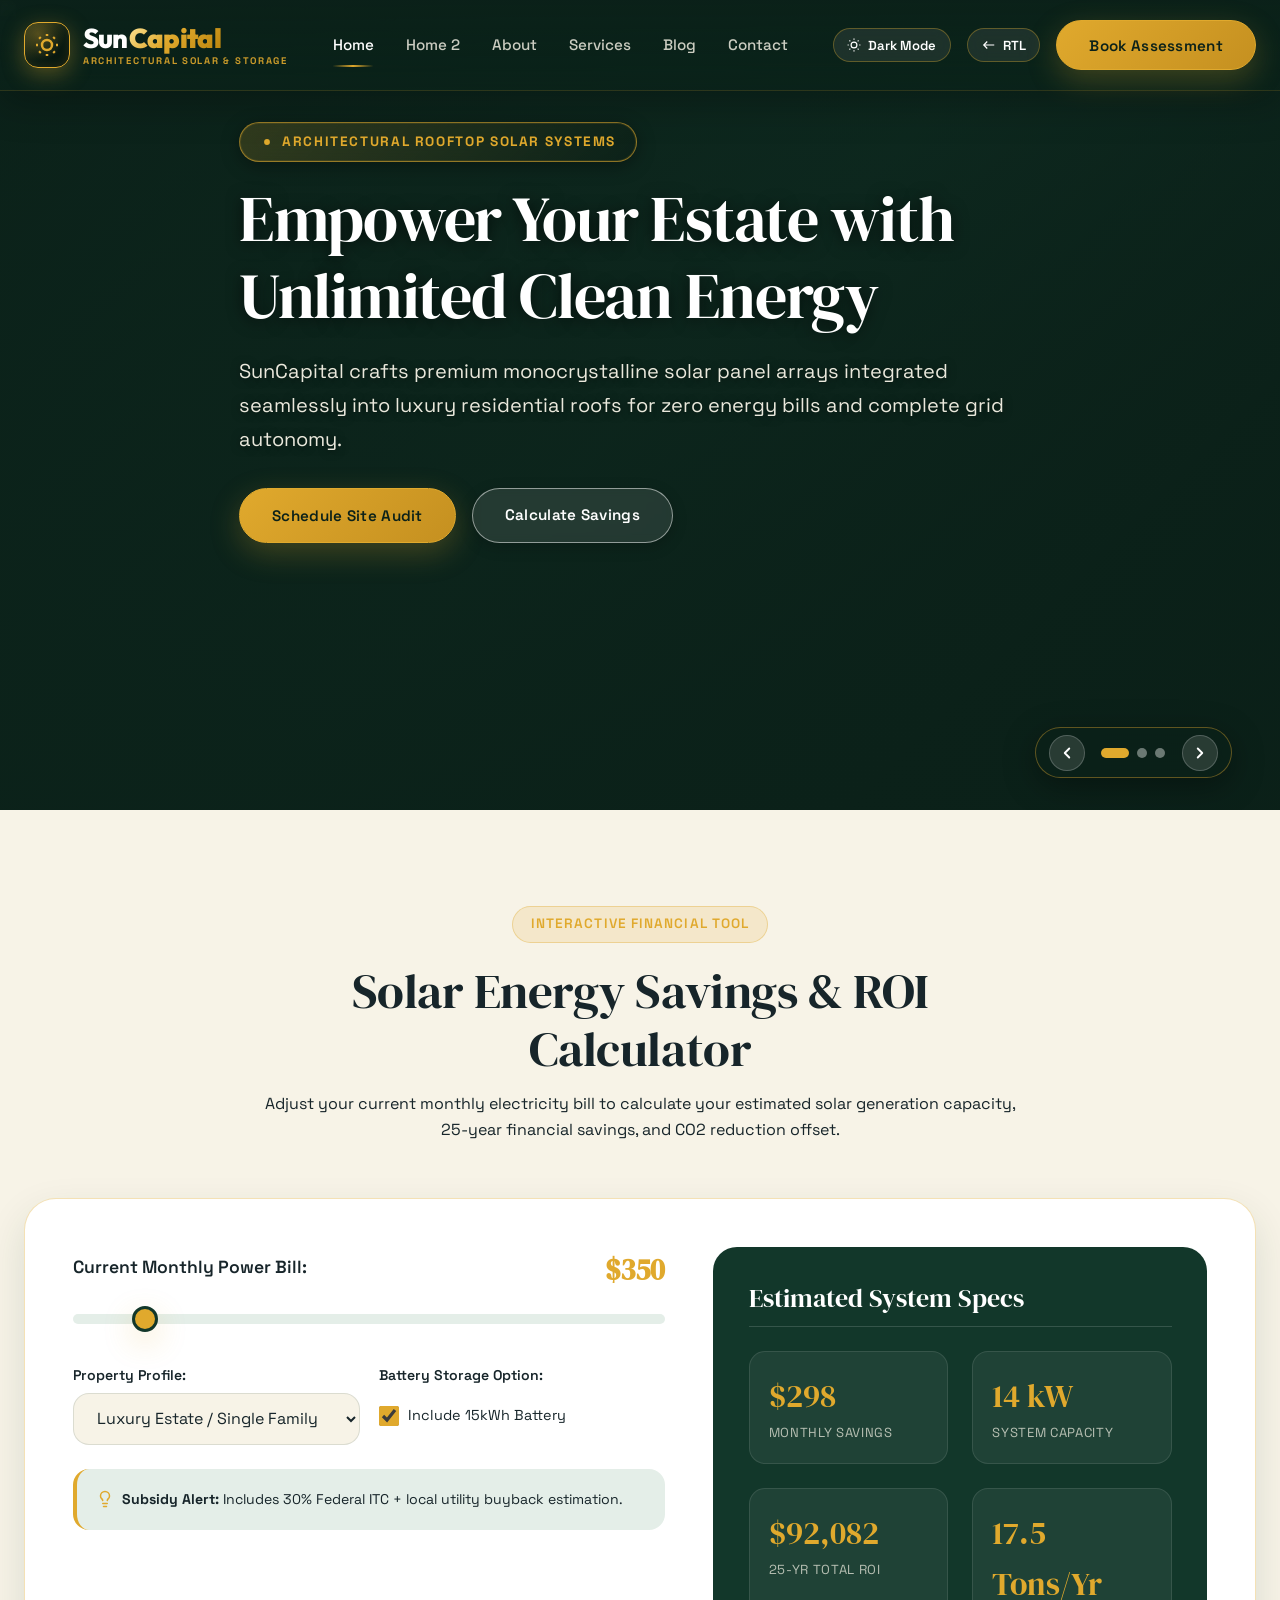
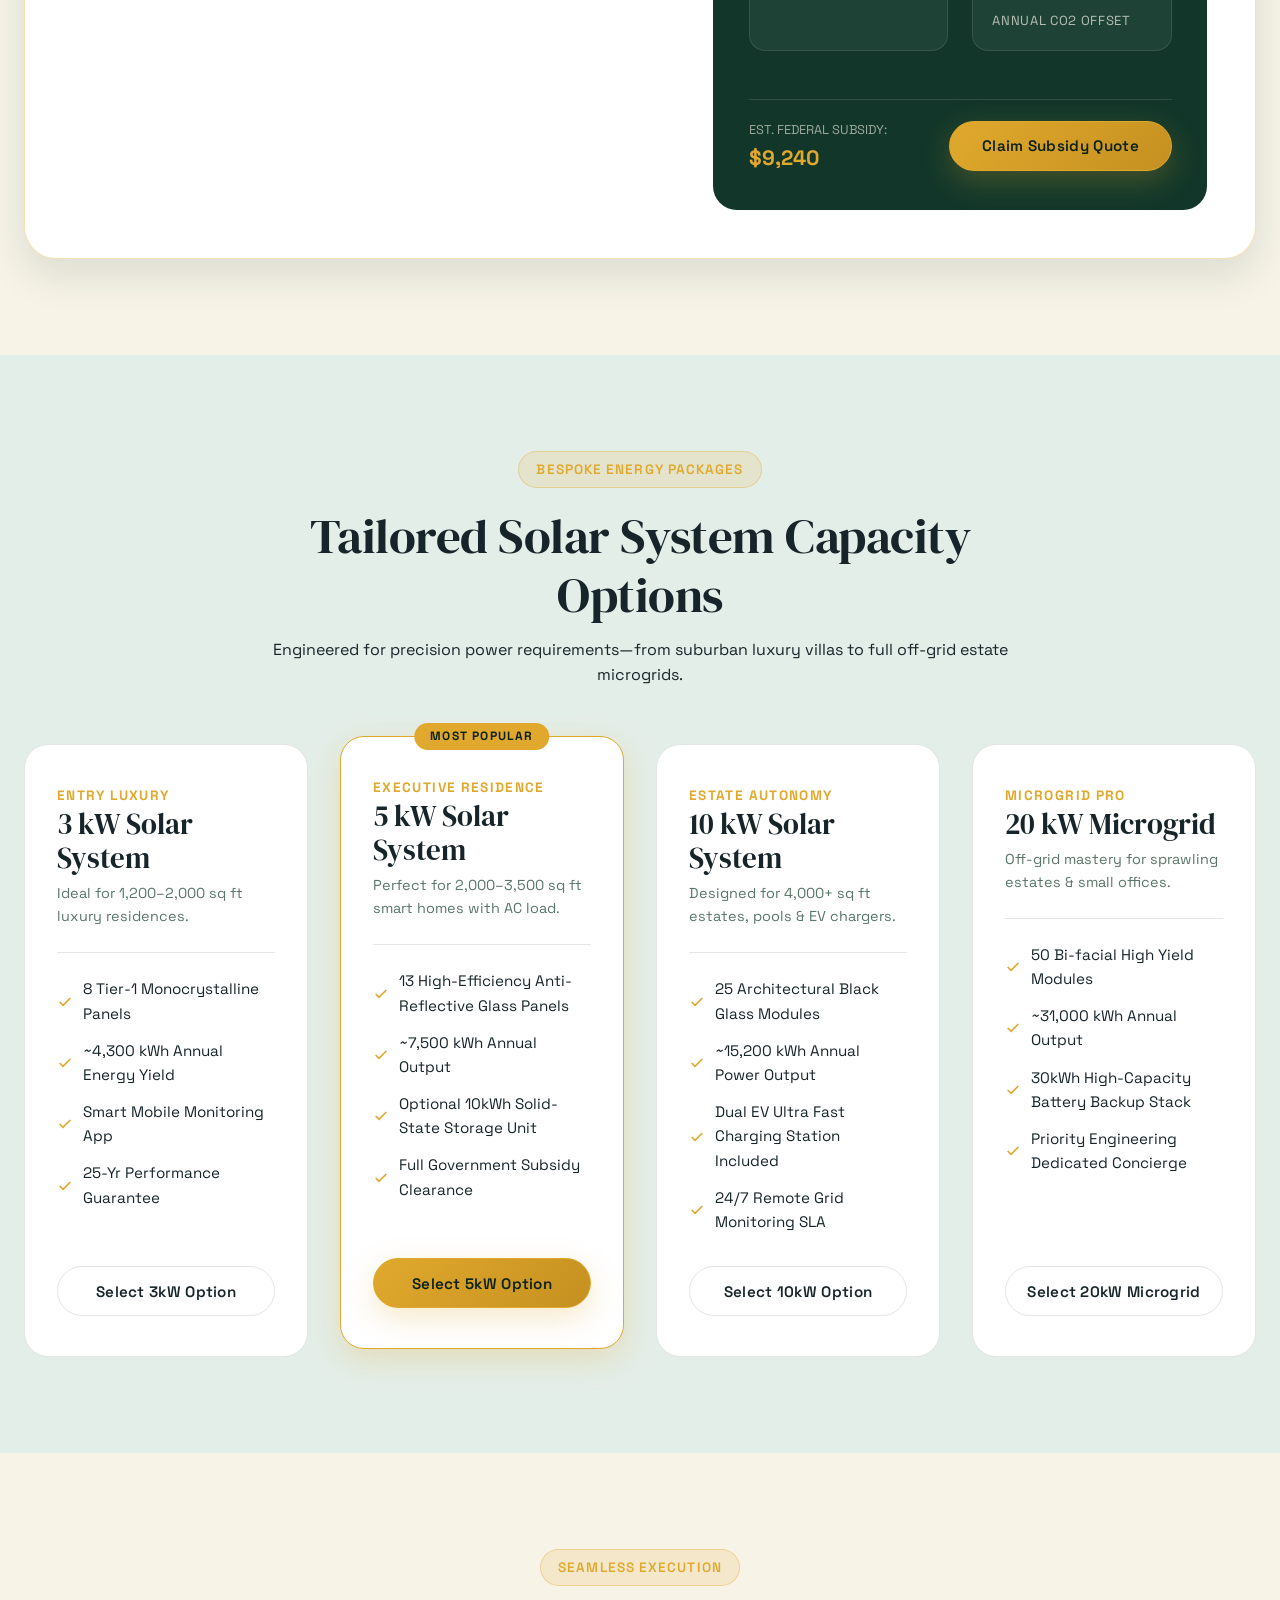
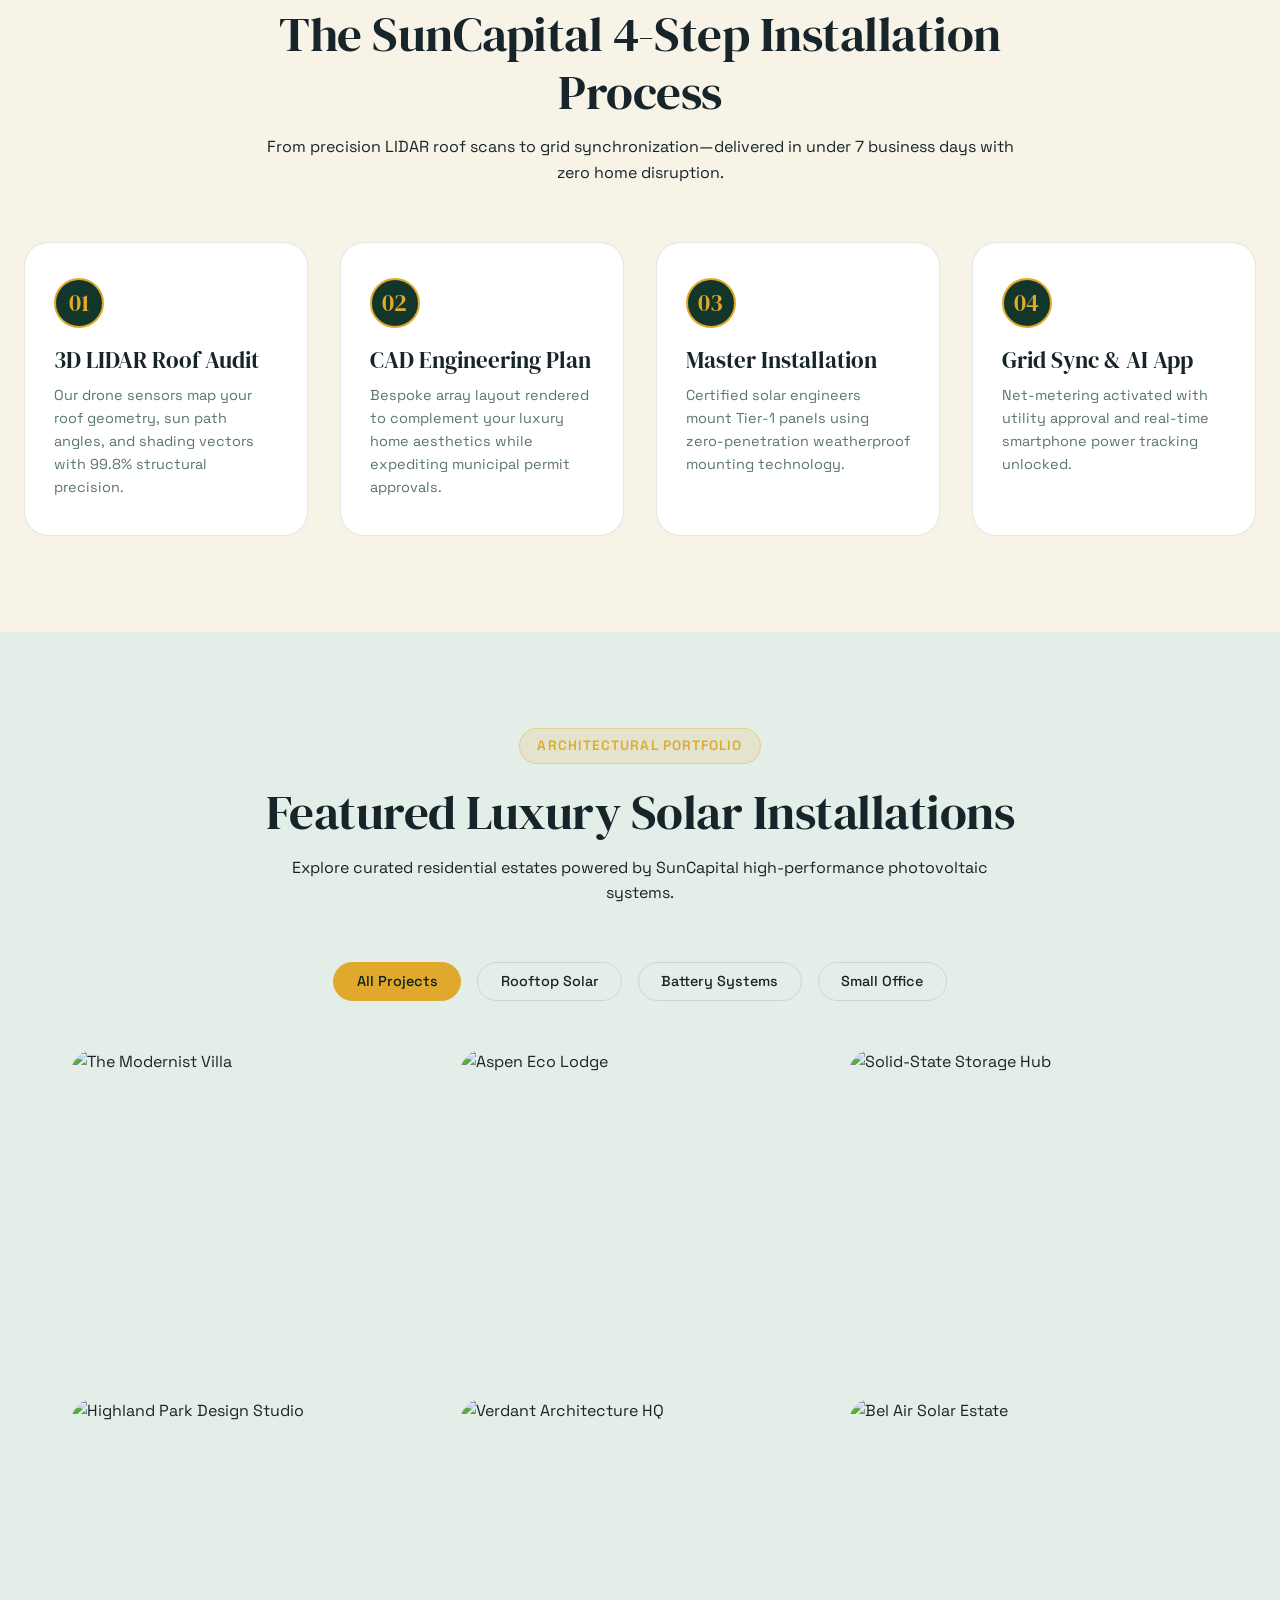
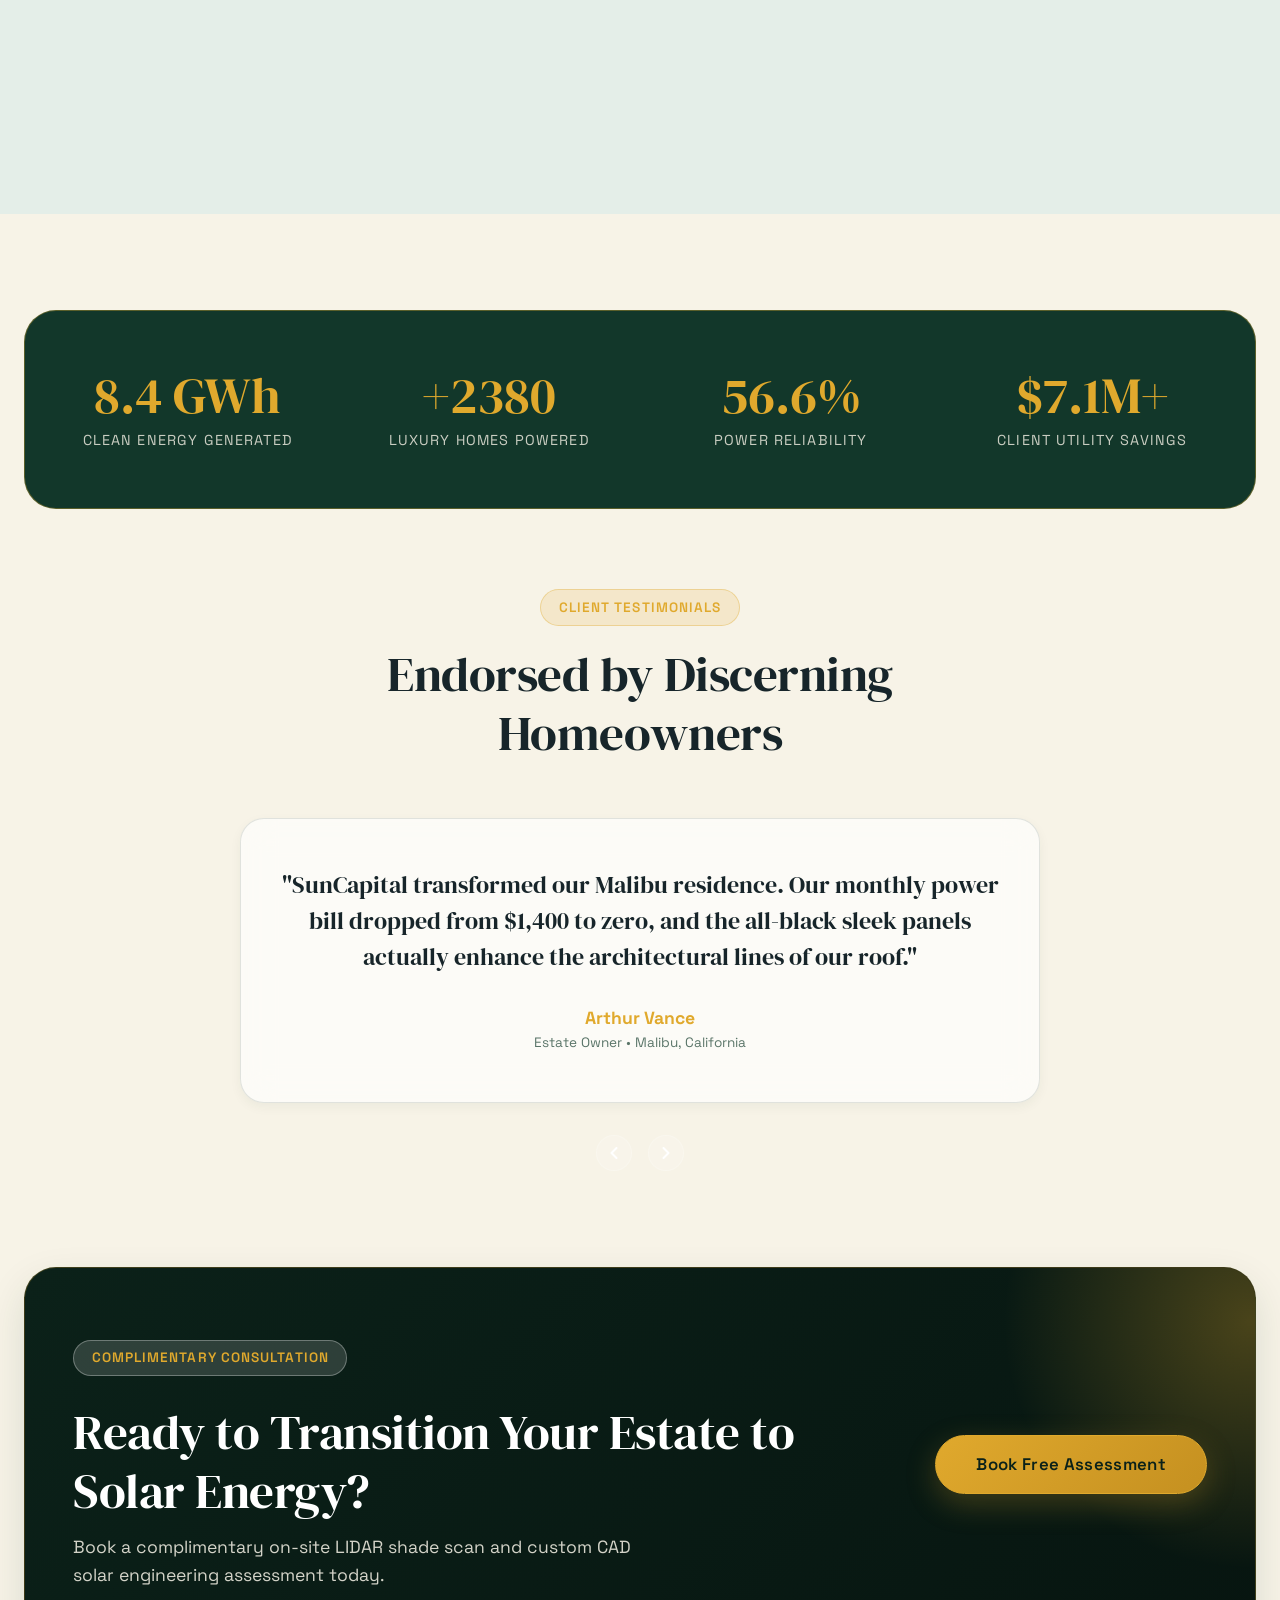
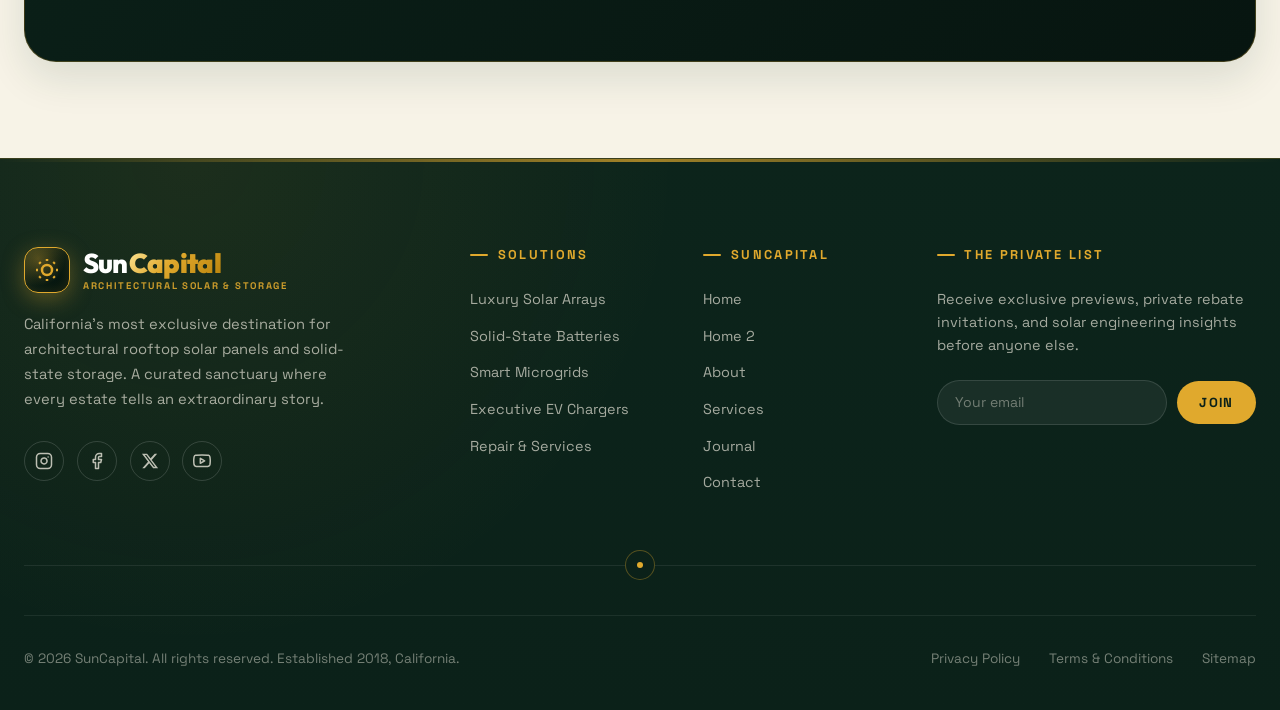
==== commit da62fbe4: "Comprehensive responsive overhaul for Solar Energy Savings & ROI Calculator section across mobile, t" ====
--- a/index.html
+++ b/index.html
@@ -161,7 +161,7 @@
             <input type="range" min="100" max="2500" step="25" value="350" class="custom-range-slider" id="billSlider">
           </div>
 
-          <div style="display: grid; grid-template-columns: 1fr 1fr; gap: 1.2rem; margin-bottom: 1.5rem;">
+          <div class="calc-options-grid">
             <div>
               <label class="form-label">Property Profile:</label>
               <select class="form-control" id="propertyTypeSelect">
@@ -171,7 +171,7 @@
             </div>
             <div>
               <label class="form-label">Battery Storage Option:</label>
-              <div style="display: flex; align-items: center; gap: 0.6rem; height: 46px;">
+              <div class="calc-checkbox-wrap">
                 <input type="checkbox" id="batteryBackupCheck" checked style="width: 20px; height: 20px; accent-color: var(--color-solar-gold);">
                 <label for="batteryBackupCheck" style="font-size: 0.9rem; cursor: pointer;">Include 15kWh Battery</label>
               </div>
@@ -180,7 +180,7 @@
 
           <div style="background: var(--bg-secondary); padding: 1.2rem; border-radius: var(--radius-md); font-size: 0.88rem; border-left: 4px solid var(--color-solar-gold); display: flex; align-items: center; gap: 0.5rem;">
             <svg width="18" height="18" viewBox="0 0 24 24" fill="none" stroke="var(--color-solar-gold)" stroke-width="2" stroke-linecap="round" stroke-linejoin="round" style="flex-shrink: 0;"><path d="M15 14c.2-1 .7-1.7 1.5-2.5 1-.9 1.5-2.2 1.5-3.5A6 6 0 0 0 6 8c0 1.3.5 2.6 1.5 3.5.7.7 1.3 1.5 1.5 2.5"/><path d="M9 18h6"/><path d="M10 22h4"/></svg>
-            <span><strong>Subsidy Alert:</strong> Includes 30% Federal Investment Tax Credit (ITC) + local utility buyback estimation.</span>
+            <span><strong>Subsidy Alert:</strong> Includes 30% Federal ITC + local utility buyback estimation.</span>
           </div>
         </div>
 
@@ -210,10 +210,10 @@
             </div>
           </div>
 
-          <div style="display: flex; justify-content: space-between; align-items: center; margin-top: 1rem;">
+          <div class="calc-footer-action">
             <div>
-              <span style="font-size: 0.8rem; text-transform: uppercase; color: rgba(247,243,231,0.6);">Est. Federal Subsidy:</span>
-              <div style="font-size: 1.3rem; font-weight: 700; color: var(--color-solar-gold);" id="metricSubsidyVal">$5,280</div>
+              <span class="calc-subsidy-lbl">Est. Federal Subsidy:</span>
+              <div class="calc-subsidy-val" id="metricSubsidyVal">$5,280</div>
             </div>
             <button class="btn btn-primary trigger-assessment-modal">Claim Subsidy Quote</button>
           </div>
--- a/css/style.css
+++ b/css/style.css
@@ -218,11 +218,12 @@
   left: 0;
   width: 100%;
   z-index: 1010;
-  background-color: var(--bg-nav);
-  backdrop-filter: blur(16px);
-  -webkit-backdrop-filter: blur(16px);
-  border-bottom: 1px solid rgba(255, 255, 255, 0.08);
-  transition: padding var(--transition-normal), background var(--transition-normal);
+  background: linear-gradient(180deg, rgba(11, 33, 25, 0.96) 0%, rgba(11, 33, 25, 0.78) 100%);
+  backdrop-filter: blur(20px) saturate(140%);
+  -webkit-backdrop-filter: blur(20px) saturate(140%);
+  border-bottom: 1px solid rgba(224, 169, 45, 0.16);
+  box-shadow: 0 10px 40px rgba(0, 0, 0, 0.28);
+  transition: padding var(--transition-normal), background var(--transition-normal), box-shadow var(--transition-normal);
 }
 
 .navbar {
@@ -245,16 +246,18 @@
 }
 
 .logo-icon {
-  width: 44px;
-  height: 44px;
-  background: linear-gradient(135deg, var(--color-evergreen-dark), #05140E);
+  width: 46px;
+  height: 46px;
+  background:
+    radial-gradient(circle at 30% 25%, rgba(224, 169, 45, 0.35), transparent 60%),
+    linear-gradient(135deg, var(--color-evergreen-dark), #05140E);
   border: 1.5px solid var(--color-solar-gold);
-  border-radius: 12px;
+  border-radius: 14px;
   display: flex;
   align-items: center;
   justify-content: center;
   color: var(--color-solar-gold);
-  box-shadow: 0 4px 18px rgba(224, 169, 45, 0.35);
+  box-shadow: 0 6px 22px rgba(224, 169, 45, 0.35), inset 0 0 12px rgba(224, 169, 45, 0.15);
   flex-shrink: 0;
   transition: all var(--transition-normal);
   position: relative;
@@ -292,15 +295,15 @@
 }
 
 .logo-tagline {
-  font-family: var(--font-sans);
-  font-size: 0.62rem;
+  font-family: var(--font-body);
+  font-size: 0.6rem;
   font-weight: 700;
   text-transform: uppercase;
-  letter-spacing: 0.16em;
+  letter-spacing: 0.18em;
   color: var(--color-solar-gold);
   margin-top: 3px;
   white-space: nowrap;
-  opacity: 0.95;
+  opacity: 0.9;
 }
 
 .nav-menu {
@@ -310,27 +313,30 @@
 }
 
 .nav-link {
-  color: rgba(247, 243, 231, 0.9);
+  color: rgba(247, 243, 231, 0.82);
   font-size: 0.95rem;
   font-weight: 500;
   position: relative;
-  padding: 0.5rem 0;
+  padding: 0.6rem 0;
+  transition: color var(--transition-fast);
 }
 
 .nav-link::after {
   content: '';
   position: absolute;
   bottom: 0;
-  left: 0;
+  left: 50%;
   width: 0;
   height: 2px;
-  background-color: var(--color-solar-gold);
+  background: linear-gradient(90deg, transparent, var(--color-solar-gold), transparent);
+  border-radius: 2px;
+  transform: translateX(-50%);
   transition: width var(--transition-normal);
 }
 
 .nav-link:hover,
 .nav-link.active {
-  color: var(--color-solar-gold);
+  color: #FFFFFF;
 }
 
 .nav-link:hover::after,
@@ -346,16 +352,18 @@
 
 .site-header .toggle-btn,
 header .toggle-btn {
-  background: rgba(255, 255, 255, 0.12) !important;
+  background: rgba(255, 255, 255, 0.08) !important;
   color: #FFFFFF !important;
   border: 1px solid var(--border-gold) !important;
+  backdrop-filter: blur(8px);
 }
 
 .site-header .toggle-btn:hover,
 header .toggle-btn:hover {
-  background: rgba(224, 169, 45, 0.25) !important;
+  background: rgba(224, 169, 45, 0.22) !important;
   color: #FFFFFF !important;
   border-color: var(--color-solar-gold) !important;
+  box-shadow: 0 0 0 3px rgba(224, 169, 45, 0.12);
 }
 
 /* Mobile Hamburger Toggle */
@@ -376,15 +384,15 @@
   display: block;
   width: 100%;
   height: 2.5px;
-  background-color: #FFFFFF;
+  background-color: var(--color-solar-gold);
   border-radius: 4px;
-  transition: transform 0.3s cubic-bezier(0.4, 0, 0.2, 1), opacity 0.3s ease, background-color 0.3s ease;
+  transition: transform 0.35s cubic-bezier(0.4, 0, 0.2, 1), opacity 0.3s ease, background-color 0.3s ease;
   transform-origin: center;
 }
 
 .mobile-nav-toggle.open span:nth-child(1) {
   transform: translateY(9.5px) rotate(45deg);
-  background-color: var(--color-solar-gold);
+  background-color: #FFFFFF;
 }
 
 .mobile-nav-toggle.open span:nth-child(2) {
@@ -394,7 +402,7 @@
 
 .mobile-nav-toggle.open span:nth-child(3) {
   transform: translateY(-9.5px) rotate(-45deg);
-  background-color: var(--color-solar-gold);
+  background-color: #FFFFFF;
 }
 
 /* Mobile Drawer Overlay */
@@ -405,41 +413,85 @@
   width: 100%;
   max-width: 100%;
   height: 100%;
-  background: linear-gradient(135deg, var(--color-evergreen-dark) 0%, #061510 100%);
+  background:
+    radial-gradient(circle at 50% -10%, rgba(224, 169, 45, 0.12), transparent 55%),
+    linear-gradient(160deg, #0E2A20 0%, #06140F 100%);
   z-index: 1005;
   display: flex;
   flex-direction: column;
-  justify-content: center;
+  justify-content: flex-start;
   align-items: center;
   opacity: 0;
   visibility: hidden;
-  transition: all 0.4s cubic-bezier(0.4, 0, 0.2, 1);
-  padding: 2rem;
-  backdrop-filter: blur(20px);
-  -webkit-backdrop-filter: blur(20px);
+  transform: translateY(-14px);
+  transition: opacity 0.45s ease, transform 0.45s cubic-bezier(0.16, 1, 0.3, 1), visibility 0.45s;
+  padding: calc(var(--header-height) + 1.8rem) 1.5rem 2.5rem 1.5rem;
+  overflow-y: auto;
+  backdrop-filter: blur(22px);
+  -webkit-backdrop-filter: blur(22px);
 }
 
 .mobile-menu-overlay.active {
   opacity: 1;
   visibility: visible;
+  transform: translateY(0);
 }
 
 .mobile-nav-list {
   text-align: center;
   display: flex;
   flex-direction: column;
-  gap: 1.5rem;
-  margin-bottom: 2rem;
-}
+  gap: 0.2rem;
+  margin-bottom: 2.5rem;
+  width: 100%;
+  max-width: 420px;
+}
+
+.mobile-nav-list li {
+  border-bottom: 1px solid rgba(255, 255, 255, 0.07);
+  opacity: 0;
+  transform: translateY(18px);
+  transition: opacity 0.5s ease, transform 0.5s cubic-bezier(0.16, 1, 0.3, 1);
+}
+
+.mobile-menu-overlay.active .mobile-nav-list li {
+  opacity: 1;
+  transform: translateY(0);
+}
+
+.mobile-menu-overlay.active .mobile-nav-list li:nth-child(1) { transition-delay: 0.10s; }
+.mobile-menu-overlay.active .mobile-nav-list li:nth-child(2) { transition-delay: 0.16s; }
+.mobile-menu-overlay.active .mobile-nav-list li:nth-child(3) { transition-delay: 0.22s; }
+.mobile-menu-overlay.active .mobile-nav-list li:nth-child(4) { transition-delay: 0.28s; }
+.mobile-menu-overlay.active .mobile-nav-list li:nth-child(5) { transition-delay: 0.34s; }
+.mobile-menu-overlay.active .mobile-nav-list li:nth-child(6) { transition-delay: 0.40s; }
 
 .mobile-nav-link {
+  display: block;
   font-family: var(--font-heading);
   font-size: 2rem;
   color: var(--color-solar-cream);
+  padding: 0.85rem 0;
+  transition: color var(--transition-fast), letter-spacing var(--transition-fast);
+}
+
+.mobile-menu-overlay .btn-primary,
+.mobile-menu-overlay .btn {
+  width: 100% !important;
+  max-width: 320px !important;
+  padding: 0.95rem 1.4rem !important;
+  font-size: 0.95rem !important;
+  border-radius: var(--radius-full) !important;
+  margin: 0 auto !important;
 }
 
 .mobile-nav-link:hover {
   color: var(--color-solar-gold);
+  letter-spacing: 0.02em;
+}
+
+html.menu-open {
+  overflow: hidden;
 }
 
 /* --- Buttons System --- */
@@ -566,12 +618,25 @@
 
 /* --- Footer --- */
 .site-footer {
-  background-color: var(--color-evergreen-dark);
+  background:
+    radial-gradient(circle at 15% 0%, rgba(224, 169, 45, 0.08), transparent 40%),
+    linear-gradient(180deg, #0C241B 0%, var(--color-evergreen-dark) 100%);
   color: rgba(247, 243, 231, 0.8);
-  padding-top: 5rem;
+  padding-top: 5.5rem;
   padding-bottom: 2.5rem;
-  border-top: 1px solid rgba(255, 255, 255, 0.08);
+  border-top: 1px solid rgba(224, 169, 45, 0.22);
   position: relative;
+}
+
+.site-footer::before {
+  content: '';
+  position: absolute;
+  top: 0;
+  left: 0;
+  right: 0;
+  height: 3px;
+  background: linear-gradient(90deg, transparent, var(--color-solar-gold), transparent);
+  opacity: 0.7;
 }
 
 .footer-grid {
@@ -638,12 +703,24 @@
 
 .footer-col-title {
   font-family: var(--font-body);
-  font-size: 0.82rem;
+  font-size: 0.8rem;
   font-weight: 700;
-  letter-spacing: 0.15em;
+  letter-spacing: 0.18em;
   text-transform: uppercase;
-  color: var(--color-solar-cream);
+  color: var(--color-solar-gold);
   margin-bottom: 1.6rem;
+  display: flex;
+  align-items: center;
+  gap: 0.6rem;
+}
+
+.footer-col-title::before {
+  content: '';
+  width: 18px;
+  height: 2px;
+  background: var(--color-solar-gold);
+  border-radius: 2px;
+  display: inline-block;
 }
 
 .footer-links {
@@ -683,7 +760,7 @@
   padding: 0.8rem 1.1rem;
   background: rgba(255, 255, 255, 0.06);
   border: 1px solid rgba(255, 255, 255, 0.12);
-  border-radius: var(--radius-sm);
+  border-radius: var(--radius-full);
   color: #FFFFFF;
   font-size: 0.88rem;
   transition: border-color var(--transition-fast), background var(--transition-fast);
@@ -708,7 +785,7 @@
   font-weight: 700;
   letter-spacing: 0.1em;
   text-transform: uppercase;
-  border-radius: var(--radius-sm);
+  border-radius: var(--radius-full);
   border: none;
   cursor: pointer;
   white-space: nowrap;
@@ -768,8 +845,12 @@
   display: flex;
   justify-content: space-between;
   align-items: center;
+  flex-wrap: wrap;
+  gap: 1rem;
   font-size: 0.85rem;
   color: rgba(247, 243, 231, 0.45);
+  padding-top: 2rem;
+  border-top: 1px solid rgba(255, 255, 255, 0.07);
 }
 
 .footer-bottom-links {
@@ -1489,59 +1570,203 @@
   }
 
   .container {
-    padding-left: 0.7rem !important;
-    padding-right: 0.7rem !important;
-  }
-
+    padding-left: 0.65rem !important;
+    padding-right: 0.65rem !important;
+  }
+
+  /* Header & Navigation at 320px */
   .site-header .navbar {
-    height: 52px !important;
+    height: 50px !important;
   }
 
   .logo-icon {
-    width: 26px !important;
-    height: 26px !important;
+    width: 24px !important;
+    height: 24px !important;
+    border-radius: 5px !important;
   }
 
   .logo-text {
-    font-size: 0.98rem !important;
+    font-size: 0.95rem !important;
   }
 
   .logo-tagline {
     display: block !important;
-    font-size: 0.4rem !important;
+    font-size: 0.38rem !important;
     letter-spacing: 0.04em !important;
     margin-top: 1px !important;
+    opacity: 0.95 !important;
+    white-space: nowrap !important;
+  }
+
+  .nav-cta-group {
+    gap: 0.2rem !important;
   }
 
   .nav-cta-group .toggle-btn {
-    padding: 0.2rem 0.35rem !important;
+    padding: 0.18rem 0.32rem !important;
+    font-size: 0.62rem !important;
+  }
+
+  /* Section 1: Hero Slider at 320px */
+  .hero-slider-wrapper {
+    min-height: auto !important;
+    height: auto !important;
+    padding-bottom: 0 !important;
+  }
+
+  .hero-slide {
+    position: relative !important;
+    height: auto !important;
+    min-height: auto !important;
+  }
+
+  .hero-slide:not(.active) {
+    display: none !important;
+  }
+
+  .hero-content {
+    padding-top: 65px !important;
+    padding-bottom: 4.8rem !important;
+  }
+
+  .slider-controls {
+    bottom: 0.6rem !important;
+  }
+
+  .slider-dots {
+    bottom: 0.8rem !important;
+  }
+
+  .badge-pill {
     font-size: 0.65rem !important;
-  }
-
-  .hero-content {
-    padding-top: 95px !important;
-    padding-bottom: 5.5rem !important;
+    padding: 0.22rem 0.45rem !important;
+    letter-spacing: 0.03em !important;
+    white-space: normal !important;
+    text-align: center !important;
+    word-break: break-word !important;
   }
 
   .hero-content h1,
   .hero-content .heading-xl {
+    font-size: 1.4rem !important;
+    line-height: 1.2 !important;
+    margin-top: 0.5rem !important;
+    margin-bottom: 0.7rem !important;
+  }
+
+  .hero-content .text-lead {
+    font-size: 0.85rem !important;
+    line-height: 1.35 !important;
+    margin-bottom: 1.2rem !important;
+  }
+
+  .hero-content .btn {
+    width: 100% !important;
+    font-size: 0.82rem !important;
+    padding: 0.55rem 0.8rem !important;
+    min-height: 40px !important;
+  }
+
+  .slider-arrow {
+    width: 32px !important;
+    height: 32px !important;
+  }
+
+  .slider-arrow svg {
+    width: 14px !important;
+    height: 14px !important;
+  }
+
+  /* Section 2: Financial Calculator at 320px */
+  .calculator-card {
+    padding: 1rem 0.7rem !important;
+    gap: 1.2rem !important;
+    border-radius: 12px !important;
+  }
+
+  .calc-metric-grid {
+    grid-template-columns: 1fr !important;
+    gap: 0.75rem !important;
+  }
+
+  .metric-card {
+    padding: 0.75rem 0.6rem !important;
+  }
+
+  .metric-val {
+    font-size: 1.35rem !important;
+  }
+
+  /* Section 3: Tier Pricing & Specs at 320px */
+  .tier-card {
+    padding: 1.1rem 0.75rem !important;
+  }
+
+  .tier-price {
+    font-size: 1.6rem !important;
+  }
+
+  /* Section 4: Performance Stats Bar at 320px */
+  .stats-grid {
+    grid-template-columns: 1fr !important;
+    gap: 1rem !important;
+  }
+
+  .stat-item {
+    padding: 0.8rem 0.5rem !important;
+  }
+
+  .stat-val {
     font-size: 1.5rem !important;
-    line-height: 1.2 !important;
-  }
-
-  .page-hero {
-    padding-top: 90px !important;
-    padding-bottom: 2rem !important;
-  }
-
+  }
+
+  /* Section 5: Solar Myths Flip Cards at 320px */
+  .myth-card {
+    padding: 1rem 0.75rem !important;
+  }
+
+  /* Section 6: Testimonials Carousel at 320px */
+  .testimonial-card {
+    padding: 1.1rem 0.75rem !important;
+  }
+
+  .testimonial-quote {
+    font-size: 0.88rem !important;
+  }
+
+  /* Section 7: FAQ Accordion at 320px */
+  .accordion-header {
+    padding: 0.8rem 0.6rem !important;
+    font-size: 0.88rem !important;
+  }
+
+  .accordion-body {
+    padding: 0.8rem 0.6rem !important;
+    font-size: 0.82rem !important;
+  }
+
+  /* Section 8: Consultation Callout Banner at 320px */
   .card-glass {
-    padding: 1.1rem 0.85rem !important;
-  }
-
-  .badge-pill {
-    font-size: 0.68rem !important;
-    padding: 0.25rem 0.5rem !important;
-    letter-spacing: 0.04em !important;
+    padding: 1.1rem 0.75rem !important;
+  }
+
+  /* Section 9: Site Footer at 320px */
+  .footer-grid {
+    gap: 1.5rem !important;
+  }
+
+  .newsletter-form-inline input {
+    font-size: 0.82rem !important;
+    padding: 0.55rem 0.8rem !important;
+  }
+
+  .newsletter-btn-join {
+    font-size: 0.82rem !important;
+    padding: 0.55rem 0.8rem !important;
+  }
+
+  .footer-bottom {
+    font-size: 0.75rem !important;
   }
 
   .countdown-grid {
--- a/css/components.css
+++ b/css/components.css
@@ -243,6 +243,20 @@
   transform: scale(1.2);
 }
 
+.calc-options-grid {
+  display: grid;
+  grid-template-columns: 1fr 1fr;
+  gap: 1.2rem;
+  margin-bottom: 1.5rem;
+}
+
+.calc-checkbox-wrap {
+  display: flex;
+  align-items: center;
+  gap: 0.6rem;
+  height: 46px;
+}
+
 .calc-results-box {
   background: var(--color-evergreen);
   border-radius: var(--radius-lg);
@@ -287,7 +301,74 @@
   letter-spacing: 0.05em;
 }
 
-/* --- System Capacity Option Cards --- */
+.calc-footer-action {
+  display: flex;
+  justify-content: space-between;
+  align-items: center;
+  gap: 1rem;
+  margin-top: 1rem;
+  padding-top: 1rem;
+  border-top: 1px solid rgba(255, 255, 255, 0.12);
+}
+
+.calc-subsidy-lbl {
+  font-size: 0.8rem;
+  text-transform: uppercase;
+  color: rgba(247, 243, 231, 0.6);
+}
+
+.calc-subsidy-val {
+  font-size: 1.3rem;
+  font-weight: 700;
+  color: var(--color-solar-gold);
+}
+
+@media (max-width: 768px) {
+  .calculator-card {
+    padding: 1.5rem 1rem !important;
+    gap: 1.5rem !important;
+  }
+
+  .calc-options-grid {
+    grid-template-columns: 1fr !important;
+    gap: 1rem !important;
+  }
+
+  .calc-results-box {
+    padding: 1.4rem 1.1rem !important;
+  }
+
+  .calc-metric-grid {
+    grid-template-columns: 1fr 1fr !important;
+    gap: 0.8rem !important;
+  }
+
+  .calc-metric-card {
+    padding: 0.9rem 0.75rem !important;
+  }
+
+  .calc-metric-num {
+    font-size: 1.45rem !important;
+  }
+
+  .calc-footer-action {
+    flex-direction: column !important;
+    align-items: stretch !important;
+    text-align: center !important;
+    gap: 0.8rem !important;
+  }
+
+  .calc-footer-action .btn {
+    width: 100% !important;
+  }
+}
+
+@media (max-width: 480px) {
+  .calc-metric-grid {
+    grid-template-columns: 1fr !important;
+    gap: 0.75rem !important;
+  }
+}
 .capacity-grid {
   display: grid;
   grid-template-columns: repeat(auto-fit, minmax(280px, 1fr));
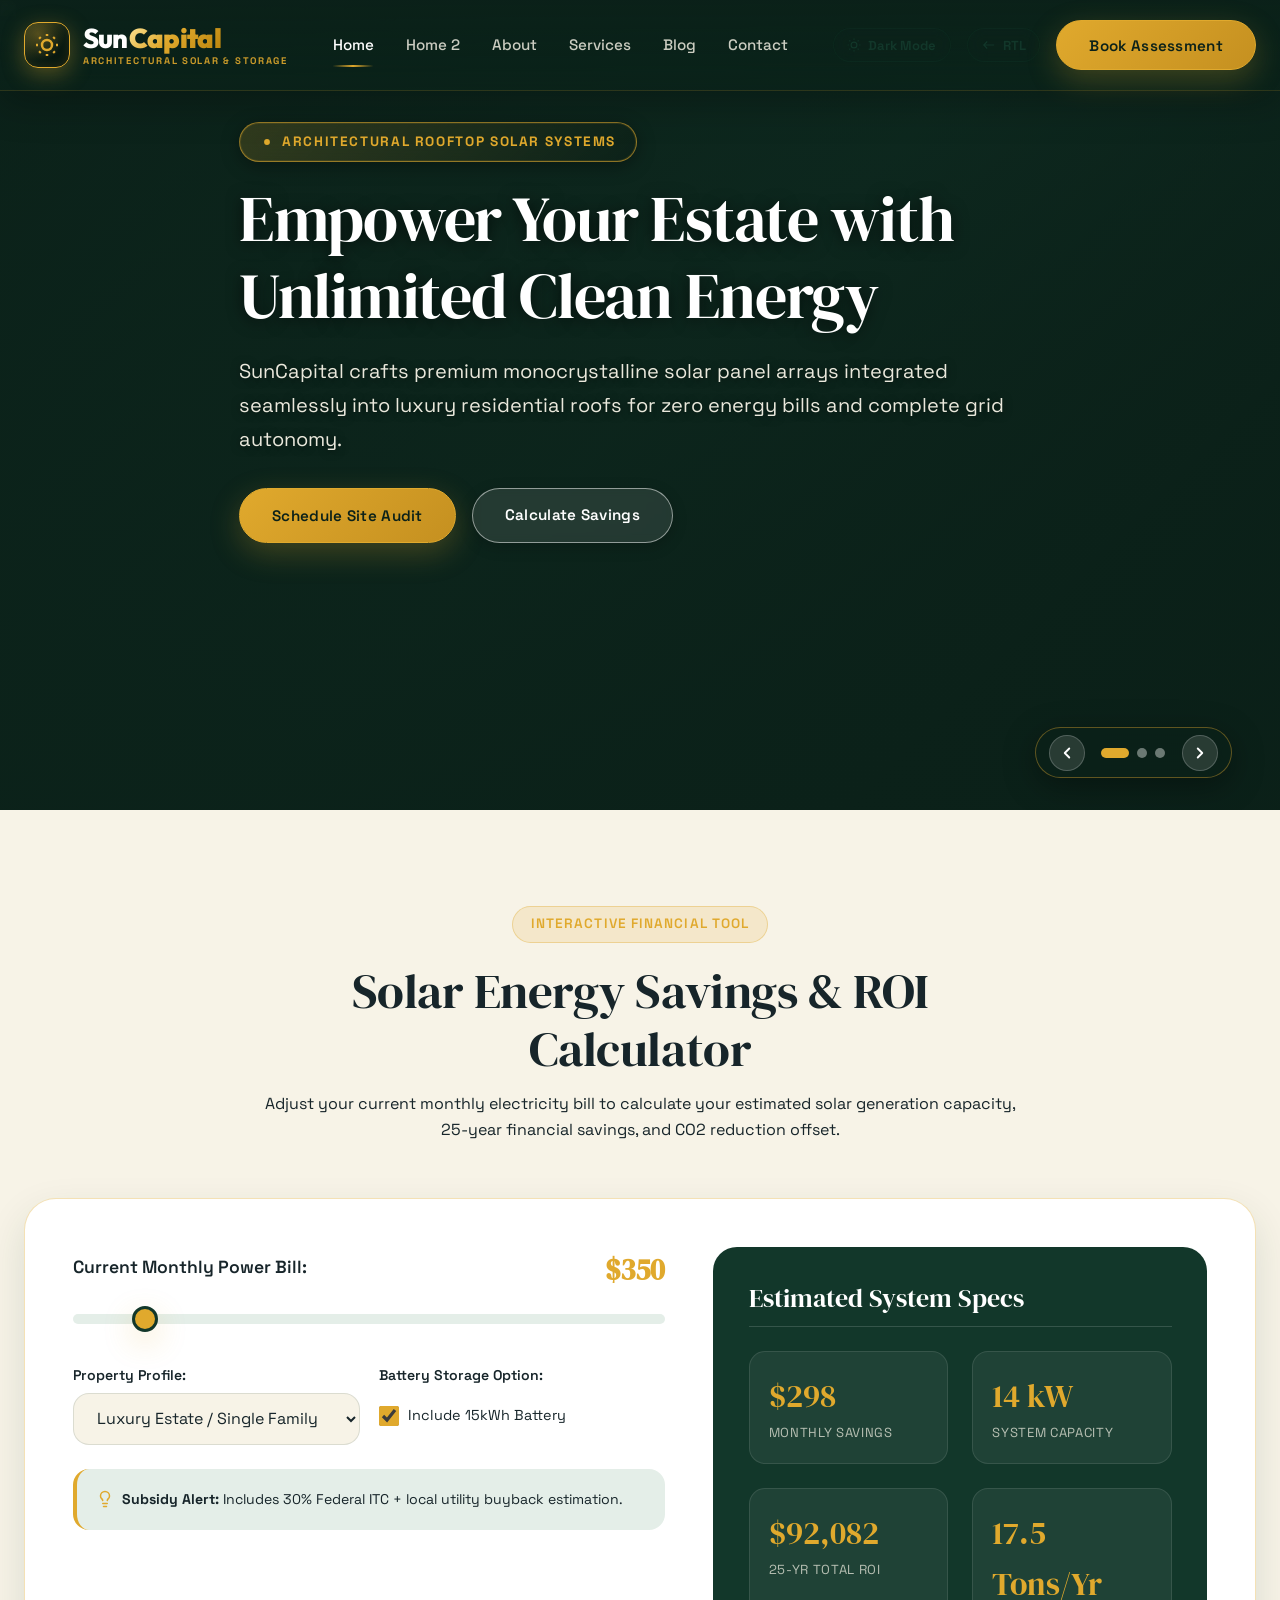
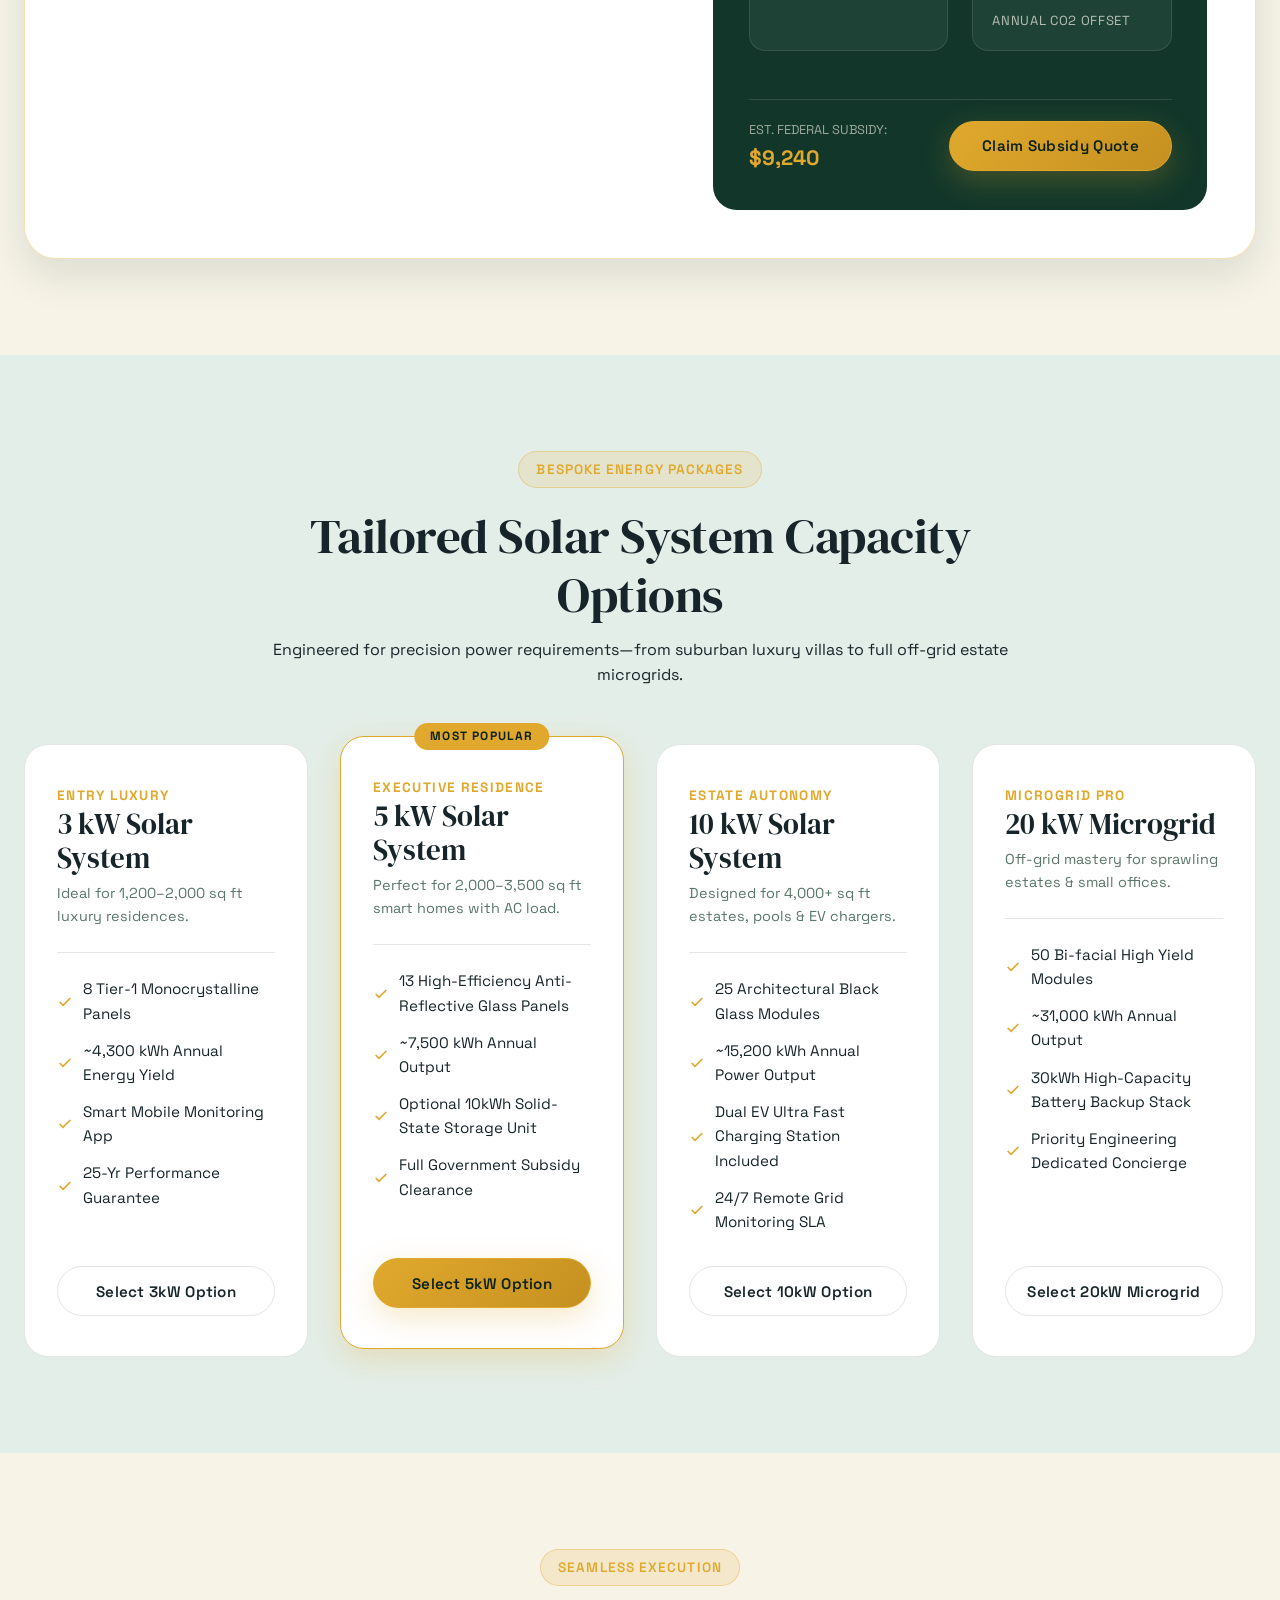
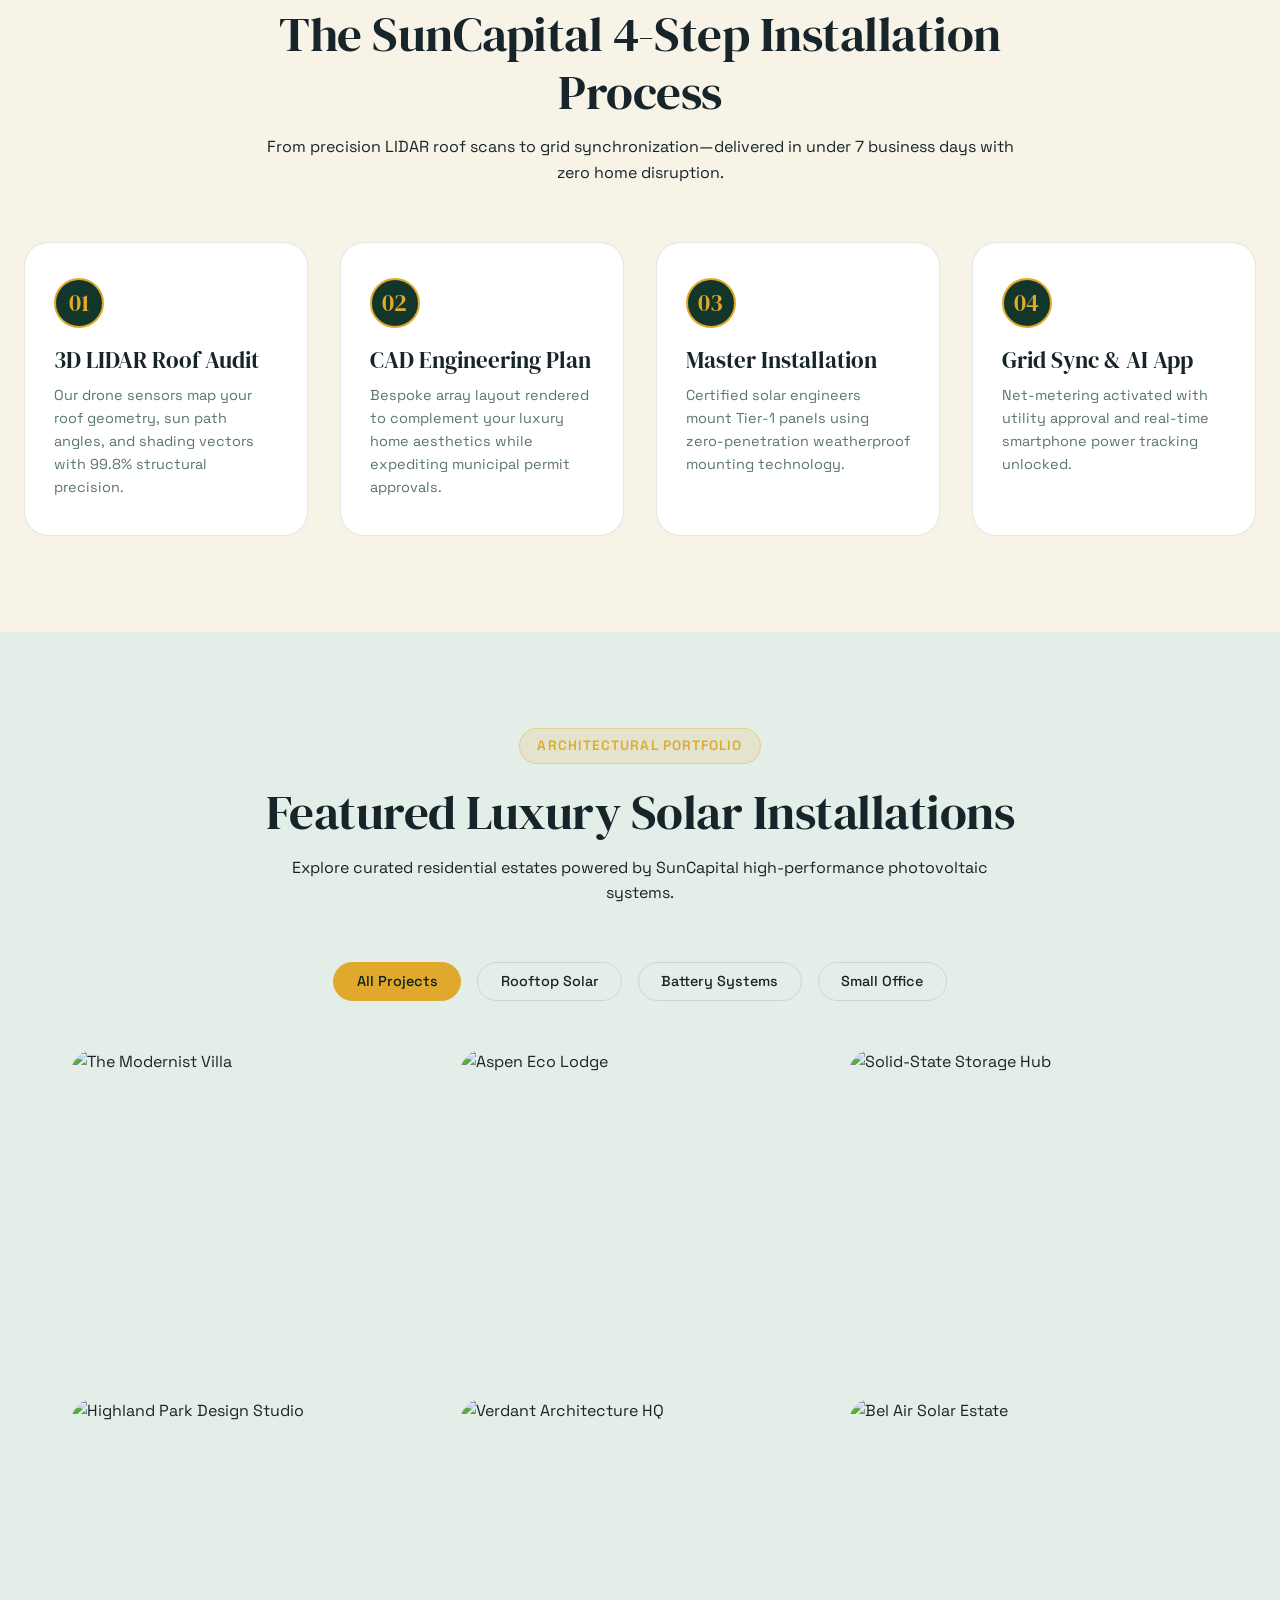
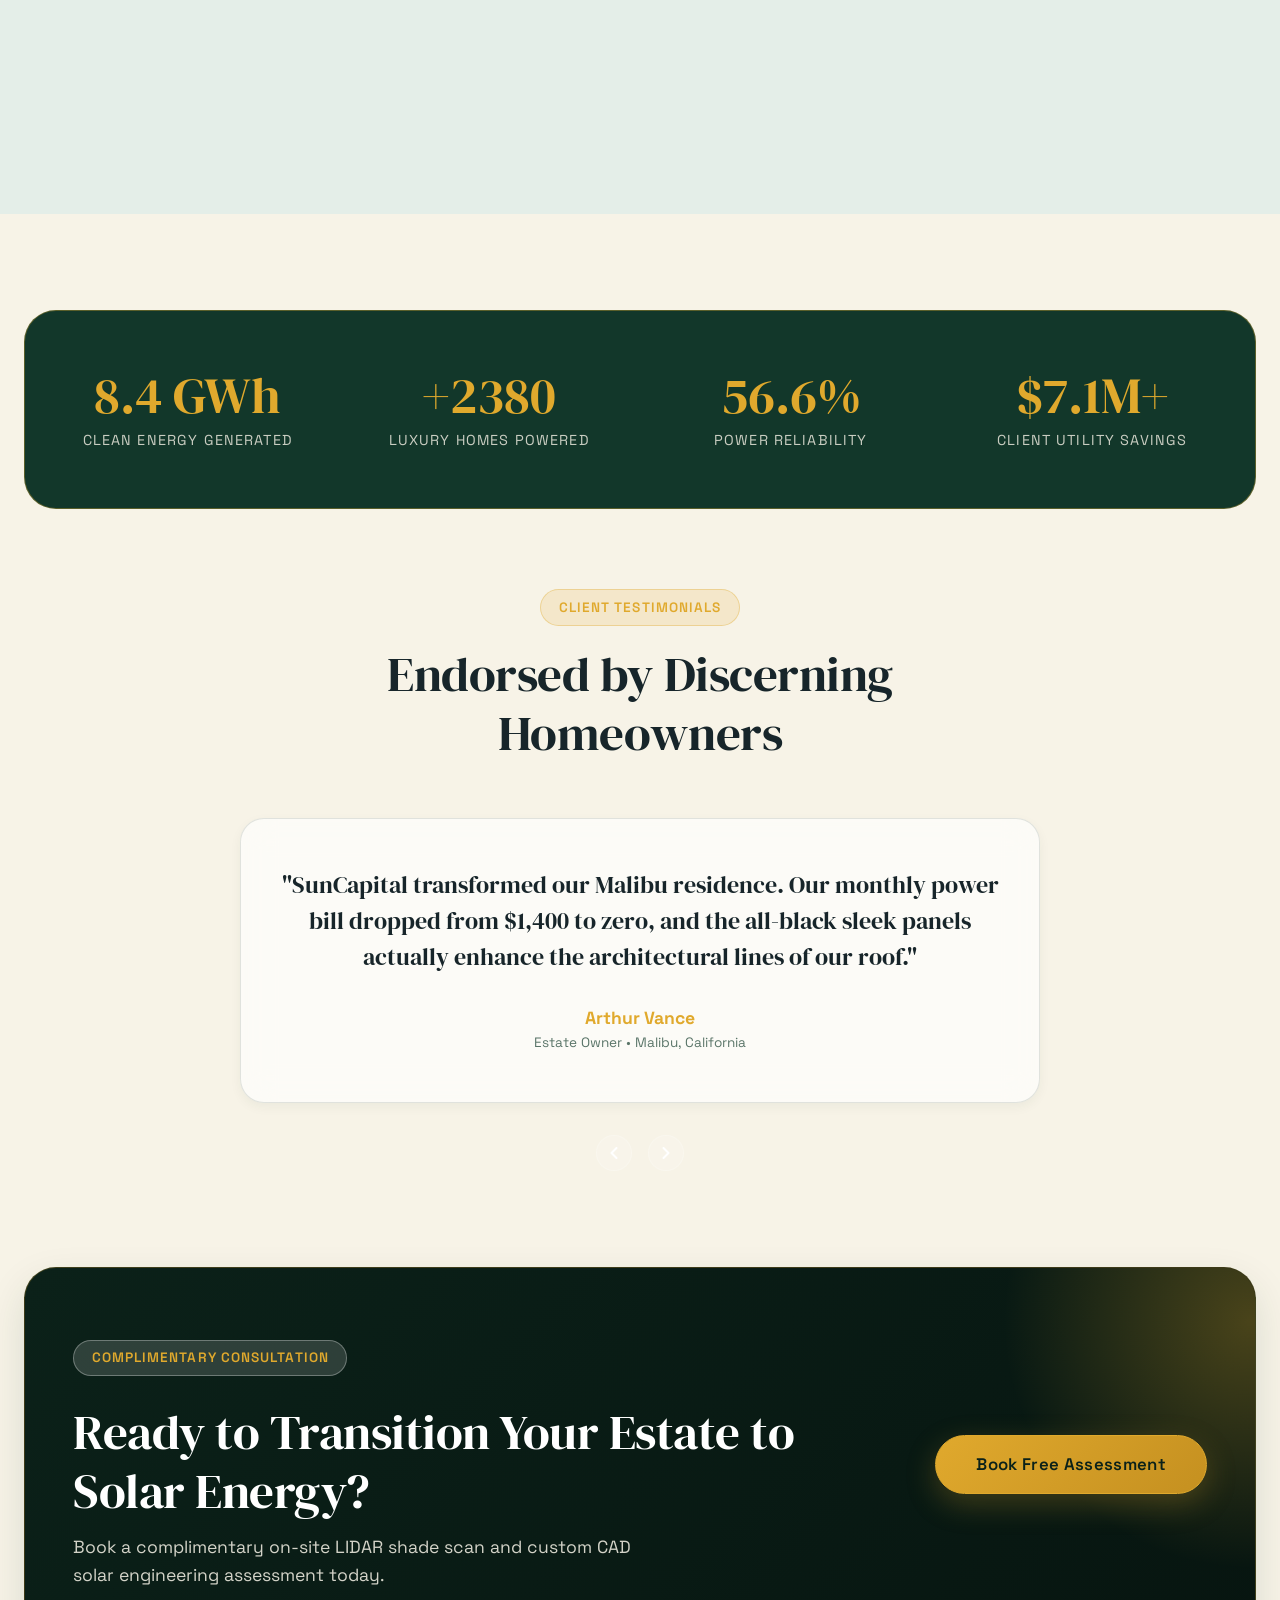
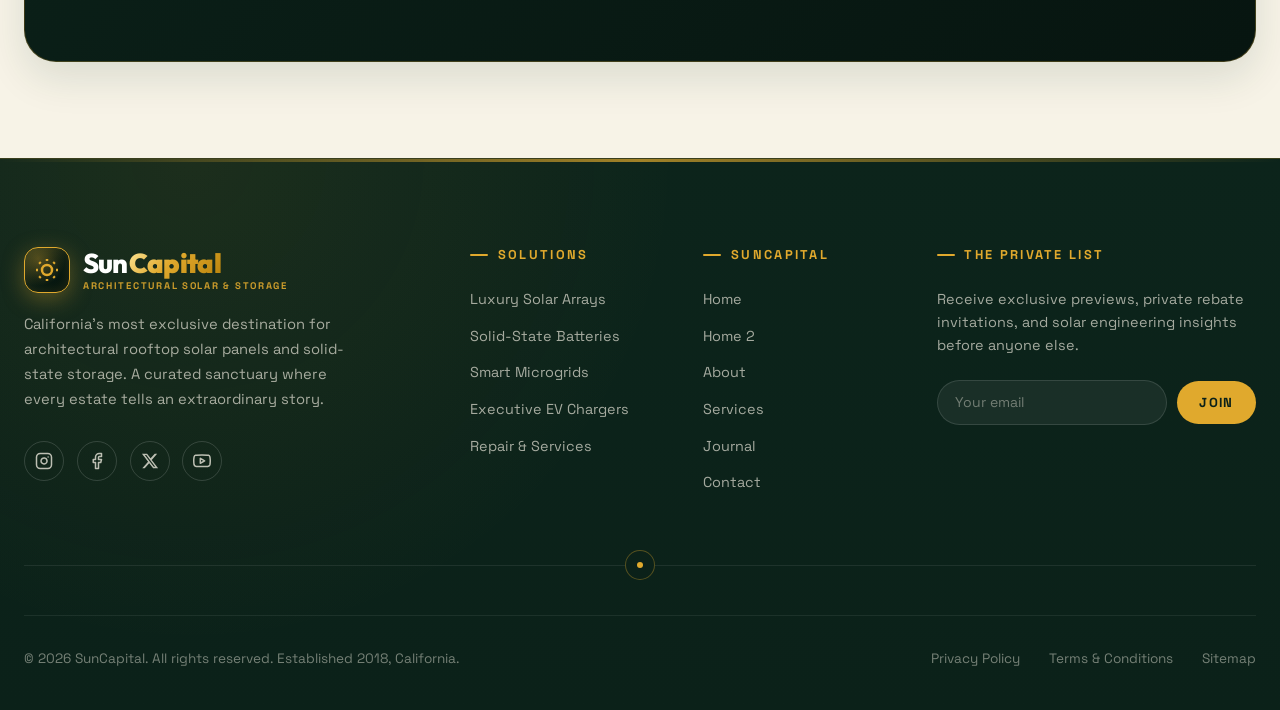
==== commit a489613c: "Push all latest updates to GitHub: 320px responsive fixes, theme and RTL utility header buttons, and" ====
--- a/index.html
+++ b/index.html
@@ -1,23 +1,26 @@
 <!DOCTYPE html>
 <html lang="en" data-theme="light" dir="ltr">
+
 <head>
   <meta charset="UTF-8">
   <meta name="viewport" content="width=device-width, initial-scale=1.0">
   <title>SunCapital | Eco-Luxury Residential Solar Panel Solutions</title>
-  <meta name="description" content="SunCapital delivers bespoke rooftop solar panel installations, solid-state battery integration, and smart microgrids for luxury homes and executive residences.">
+  <meta name="description"
+    content="SunCapital delivers bespoke rooftop solar panel installations, solid-state battery integration, and smart microgrids for luxury homes and executive residences.">
   <!-- Favicon Icons -->
   <link rel="icon" type="image/svg+xml" href="images/favicon.svg">
   <link rel="icon" type="image/png" sizes="32x32" href="images/favicon-32x32.png">
   <link rel="icon" type="image/png" sizes="16x16" href="images/favicon-16x16.png">
   <link rel="apple-touch-icon" sizes="180x180" href="images/apple-touch-icon.png">
   <link rel="shortcut icon" href="images/favicon.ico">
-  
+
   <!-- CSS Stylesheets -->
   <link rel="stylesheet" href="css/variables.css">
   <link rel="stylesheet" href="css/style.css">
   <link rel="stylesheet" href="css/components.css">
   <link rel="stylesheet" href="css/pages.css">
 </head>
+
 <body>
 
 
@@ -27,7 +30,11 @@
     <div class="container navbar">
       <a href="index.html" class="logo-brand">
         <div class="logo-icon">
-          <svg width="24" height="24" viewBox="0 0 24 24" fill="none" stroke="currentColor" stroke-width="2.5"><circle cx="12" cy="12" r="5"/><path d="M12 1v2M12 21v2M4.22 4.22l1.42 1.42M18.36 18.36l1.42 1.42M1 12h2M21 12h2M4.22 19.78l1.42-1.42M18.36 5.64l1.42-1.42"/></svg>
+          <svg width="24" height="24" viewBox="0 0 24 24" fill="none" stroke="currentColor" stroke-width="2.5">
+            <circle cx="12" cy="12" r="5" />
+            <path
+              d="M12 1v2M12 21v2M4.22 4.22l1.42 1.42M18.36 18.36l1.42 1.42M1 12h2M21 12h2M4.22 19.78l1.42-1.42M18.36 5.64l1.42-1.42" />
+          </svg>
         </div>
         <div class="logo-text-group">
           <div class="logo-text">Sun<span>Capital</span></div>
@@ -46,11 +53,17 @@
 
       <div class="nav-cta-group">
         <button class="toggle-btn theme-toggle-btn">
-          <svg width="14" height="14" viewBox="0 0 24 24" fill="none" stroke="currentColor" stroke-width="2"><circle cx="12" cy="12" r="5"/><path d="M12 1v2M12 21v2M4.22 4.22l1.42 1.42M18.36 18.36l1.42 1.42M1 12h2M21 12h2M4.22 19.78l1.42-1.42M18.36 5.64l1.42-1.42"/></svg>
+          <svg width="14" height="14" viewBox="0 0 24 24" fill="none" stroke="currentColor" stroke-width="2">
+            <circle cx="12" cy="12" r="5" />
+            <path
+              d="M12 1v2M12 21v2M4.22 4.22l1.42 1.42M18.36 18.36l1.42 1.42M1 12h2M21 12h2M4.22 19.78l1.42-1.42M18.36 5.64l1.42-1.42" />
+          </svg>
           <span class="theme-text">Dark Mode</span>
         </button>
         <button class="toggle-btn rtl-toggle-btn">
-          <svg width="14" height="14" viewBox="0 0 24 24" fill="none" stroke="currentColor" stroke-width="2"><path d="M21 12H3M9 6l-6 6 6 6"/></svg>
+          <svg width="14" height="14" viewBox="0 0 24 24" fill="none" stroke="currentColor" stroke-width="2">
+            <path d="M21 12H3M9 6l-6 6 6 6" />
+          </svg>
           <span class="rtl-text">RTL</span>
         </button>
         <button class="btn btn-primary trigger-assessment-modal">Book Assessment</button>
@@ -77,66 +90,91 @@
   <!-- SECTION 1: HERO SLIDER -->
   <section class="hero-slider-wrapper">
     <div class="hero-slide active">
-      <img src="https://i.pinimg.com/1200x/fb/f3/af/fbf3af8a1ad3d382f313e2737c237df1.jpg" alt="Empower Your Estate with Unlimited Clean Energy" class="hero-bg-img" style="object-position: center bottom;">
+      <img src="https://i.pinimg.com/1200x/fb/f3/af/fbf3af8a1ad3d382f313e2737c237df1.jpg"
+        alt="Empower Your Estate with Unlimited Clean Energy" class="hero-bg-img"
+        style="object-position: center bottom;">
       <div class="hero-overlay"></div>
       <div class="container hero-content">
         <span class="badge-pill">
-          <svg viewBox="0 0 24 24"><circle cx="12" cy="12" r="5"/><path d="M12 1v2M12 21v2M4.22 4.22l1.42 1.42M18.36 18.36l1.42 1.42M1 12h2M21 12h2M4.22 19.78l1.42-1.42M18.36 5.64l1.42-1.42"/></svg>
+          <svg viewBox="0 0 24 24">
+            <circle cx="12" cy="12" r="5" />
+            <path
+              d="M12 1v2M12 21v2M4.22 4.22l1.42 1.42M18.36 18.36l1.42 1.42M1 12h2M21 12h2M4.22 19.78l1.42-1.42M18.36 5.64l1.42-1.42" />
+          </svg>
           Architectural Rooftop Solar Systems
         </span>
         <h1 class="heading-xl">Empower Your Estate with Unlimited Clean Energy</h1>
         <p class="text-lead" style="color: var(--color-solar-cream); margin-top: 1.2rem; margin-bottom: 2rem;">
-          SunCapital crafts premium monocrystalline solar panel arrays integrated seamlessly into luxury residential roofs for zero energy bills and complete grid autonomy.
+          SunCapital crafts premium monocrystalline solar panel arrays integrated seamlessly into luxury residential
+          roofs for zero energy bills and complete grid autonomy.
         </p>
         <div style="display: flex; gap: 1rem; flex-wrap: wrap;">
           <button class="btn btn-primary trigger-assessment-modal">Schedule Site Audit</button>
-          <a href="#calculator" class="btn btn-outline" style="color: #FFF; border-color: rgba(255,255,255,0.4);">Calculate Savings</a>
+          <a href="#calculator" class="btn btn-outline"
+            style="color: #FFF; border-color: rgba(255,255,255,0.4);">Calculate Savings</a>
         </div>
       </div>
     </div>
 
     <div class="hero-slide">
-      <img src="https://i.pinimg.com/736x/be/30/d8/be30d80d1826c472d4cfb95814c58f38.jpg" alt="Solid State Battery Storage & Microgrid" class="hero-bg-img">
+      <img src="https://i.pinimg.com/736x/be/30/d8/be30d80d1826c472d4cfb95814c58f38.jpg"
+        alt="Solid State Battery Storage & Microgrid" class="hero-bg-img">
       <div class="hero-overlay"></div>
       <div class="container hero-content">
         <span class="badge-pill">
-          <svg viewBox="0 0 24 24"><path d="M13 2L3 14h9l-1 8 10-12h-9l1-8z"/></svg>
+          <svg viewBox="0 0 24 24">
+            <path d="M13 2L3 14h9l-1 8 10-12h-9l1-8z" />
+          </svg>
           25-Year Power Guarantee
         </span>
         <h1 class="heading-xl">Solid-State Battery Storage & Smart Microgrids</h1>
         <p class="text-lead" style="color: var(--color-solar-cream); margin-top: 1.2rem; margin-bottom: 2rem;">
-          Store excess solar generation during daytime peak hours to power your luxury home throughout the night with 99.9% power reliability.
+          Store excess solar generation during daytime peak hours to power your luxury home throughout the night with
+          99.9% power reliability.
         </p>
         <div style="display: flex; gap: 1rem; flex-wrap: wrap;">
           <a href="pages/services.html" class="btn btn-primary">Explore Battery Storage</a>
-          <button class="btn btn-outline trigger-assessment-modal" style="color: #FFF; border-color: rgba(255,255,255,0.4);">Request Custom CAD Scan</button>
+          <button class="btn btn-outline trigger-assessment-modal"
+            style="color: #FFF; border-color: rgba(255,255,255,0.4);">Request Custom CAD Scan</button>
         </div>
       </div>
     </div>
 
     <div class="hero-slide">
-      <img src="https://i.pinimg.com/736x/07/2a/dc/072adceb68a882b8ea8c4624a250358d.jpg" alt="Uncompromising Sustainability Meets Modern Luxury" class="hero-bg-img">
+      <img src="https://i.pinimg.com/736x/07/2a/dc/072adceb68a882b8ea8c4624a250358d.jpg"
+        alt="Uncompromising Sustainability Meets Modern Luxury" class="hero-bg-img">
       <div class="hero-overlay"></div>
       <div class="container hero-content">
         <span class="badge-pill">
-          <svg viewBox="0 0 24 24"><path d="M12 22s8-4 8-10V5l-8-3-8 3v7c0 6 8 10 8 10z"/></svg>
+          <svg viewBox="0 0 24 24">
+            <path d="M12 22s8-4 8-10V5l-8-3-8 3v7c0 6 8 10 8 10z" />
+          </svg>
           30% Federal Tax Incentive
         </span>
         <h1 class="heading-xl">Uncompromising Sustainability Meets Modern Luxury</h1>
         <p class="text-lead" style="color: var(--color-solar-cream); margin-top: 1.2rem; margin-bottom: 2rem;">
-          Elevate home property value while eliminating monthly electric overhead. Full concierge government subsidy management included.
+          Elevate home property value while eliminating monthly electric overhead. Full concierge government subsidy
+          management included.
         </p>
         <div style="display: flex; gap: 1rem; flex-wrap: wrap;">
           <a href="pages/about.html" class="btn btn-primary">Our Solar Heritage</a>
-          <button class="btn btn-outline trigger-assessment-modal" style="color: #FFF; border-color: rgba(255,255,255,0.4);">Speak to Solar Advisor</button>
+          <button class="btn btn-outline trigger-assessment-modal"
+            style="color: #FFF; border-color: rgba(255,255,255,0.4);">Speak to Solar Advisor</button>
         </div>
       </div>
     </div>
 
     <div class="slider-controls">
-      <button class="slider-arrow slider-prev" aria-label="Previous Slide"><svg width="18" height="18" viewBox="0 0 24 24" fill="none" stroke="currentColor" stroke-width="2.5" stroke-linecap="round" stroke-linejoin="round"><polyline points="15 18 9 12 15 6"/></svg></button>
+      <button class="slider-arrow slider-prev" aria-label="Previous Slide"><svg width="18" height="18"
+          viewBox="0 0 24 24" fill="none" stroke="currentColor" stroke-width="2.5" stroke-linecap="round"
+          stroke-linejoin="round">
+          <polyline points="15 18 9 12 15 6" />
+        </svg></button>
       <div class="slider-dots"></div>
-      <button class="slider-arrow slider-next" aria-label="Next Slide"><svg width="18" height="18" viewBox="0 0 24 24" fill="none" stroke="currentColor" stroke-width="2.5" stroke-linecap="round" stroke-linejoin="round"><polyline points="9 18 15 12 9 6"/></svg></button>
+      <button class="slider-arrow slider-next" aria-label="Next Slide"><svg width="18" height="18" viewBox="0 0 24 24"
+          fill="none" stroke="currentColor" stroke-width="2.5" stroke-linecap="round" stroke-linejoin="round">
+          <polyline points="9 18 15 12 9 6" />
+        </svg></button>
     </div>
   </section>
 
@@ -147,7 +185,8 @@
         <span class="badge-pill">Interactive Financial Tool</span>
         <h2 class="heading-lg">Solar Energy Savings & ROI Calculator</h2>
         <p class="text-secondary" style="margin-top: 0.8rem;">
-          Adjust your current monthly electricity bill to calculate your estimated solar generation capacity, 25-year financial savings, and CO2 reduction offset.
+          Adjust your current monthly electricity bill to calculate your estimated solar generation capacity, 25-year
+          financial savings, and CO2 reduction offset.
         </p>
       </div>
 
@@ -172,21 +211,31 @@
             <div>
               <label class="form-label">Battery Storage Option:</label>
               <div class="calc-checkbox-wrap">
-                <input type="checkbox" id="batteryBackupCheck" checked style="width: 20px; height: 20px; accent-color: var(--color-solar-gold);">
-                <label for="batteryBackupCheck" style="font-size: 0.9rem; cursor: pointer;">Include 15kWh Battery</label>
+                <input type="checkbox" id="batteryBackupCheck" checked
+                  style="width: 20px; height: 20px; accent-color: var(--color-solar-gold);">
+                <label for="batteryBackupCheck" style="font-size: 0.9rem; cursor: pointer;">Include 15kWh
+                  Battery</label>
               </div>
             </div>
           </div>
 
-          <div style="background: var(--bg-secondary); padding: 1.2rem; border-radius: var(--radius-md); font-size: 0.88rem; border-left: 4px solid var(--color-solar-gold); display: flex; align-items: center; gap: 0.5rem;">
-            <svg width="18" height="18" viewBox="0 0 24 24" fill="none" stroke="var(--color-solar-gold)" stroke-width="2" stroke-linecap="round" stroke-linejoin="round" style="flex-shrink: 0;"><path d="M15 14c.2-1 .7-1.7 1.5-2.5 1-.9 1.5-2.2 1.5-3.5A6 6 0 0 0 6 8c0 1.3.5 2.6 1.5 3.5.7.7 1.3 1.5 1.5 2.5"/><path d="M9 18h6"/><path d="M10 22h4"/></svg>
+          <div
+            style="background: var(--bg-secondary); padding: 1.2rem; border-radius: var(--radius-md); font-size: 0.88rem; border-left: 4px solid var(--color-solar-gold); display: flex; align-items: center; gap: 0.5rem;">
+            <svg width="18" height="18" viewBox="0 0 24 24" fill="none" stroke="var(--color-solar-gold)"
+              stroke-width="2" stroke-linecap="round" stroke-linejoin="round" style="flex-shrink: 0;">
+              <path
+                d="M15 14c.2-1 .7-1.7 1.5-2.5 1-.9 1.5-2.2 1.5-3.5A6 6 0 0 0 6 8c0 1.3.5 2.6 1.5 3.5.7.7 1.3 1.5 1.5 2.5" />
+              <path d="M9 18h6" />
+              <path d="M10 22h4" />
+            </svg>
             <span><strong>Subsidy Alert:</strong> Includes 30% Federal ITC + local utility buyback estimation.</span>
           </div>
         </div>
 
         <div class="calc-results-box">
           <div>
-            <h3 style="font-family: var(--font-heading); font-size: 1.6rem; color: #FFFFFF !important; margin-bottom: 1.5rem; border-bottom: 1px solid rgba(255,255,255,0.15); padding-bottom: 0.8rem;">
+            <h3
+              style="font-family: var(--font-heading); font-size: 1.6rem; color: #FFFFFF !important; margin-bottom: 1.5rem; border-bottom: 1px solid rgba(255,255,255,0.15); padding-bottom: 0.8rem;">
               Estimated System Specs
             </h3>
 
@@ -237,25 +286,35 @@
         <!-- 3kW Package -->
         <div class="capacity-card">
           <div class="capacity-header">
-            <div style="color: var(--color-solar-gold); font-size: 0.85rem; font-weight: 700; text-transform: uppercase; letter-spacing: 0.1em;">Entry Luxury</div>
+            <div
+              style="color: var(--color-solar-gold); font-size: 0.85rem; font-weight: 700; text-transform: uppercase; letter-spacing: 0.1em;">
+              Entry Luxury</div>
             <h3 class="capacity-title">3 kW Solar System</h3>
             <p style="font-size: 0.9rem; color: var(--text-muted);">Ideal for 1,200–2,000 sq ft luxury residences.</p>
           </div>
           <ul class="capacity-specs-list">
             <li class="capacity-spec-item">
-              <svg width="16" height="16" viewBox="0 0 24 24" fill="none" stroke="currentColor" stroke-width="2.5"><polyline points="20 6 9 17 4 12"/></svg>
+              <svg width="16" height="16" viewBox="0 0 24 24" fill="none" stroke="currentColor" stroke-width="2.5">
+                <polyline points="20 6 9 17 4 12" />
+              </svg>
               8 Tier-1 Monocrystalline Panels
             </li>
             <li class="capacity-spec-item">
-              <svg width="16" height="16" viewBox="0 0 24 24" fill="none" stroke="currentColor" stroke-width="2.5"><polyline points="20 6 9 17 4 12"/></svg>
+              <svg width="16" height="16" viewBox="0 0 24 24" fill="none" stroke="currentColor" stroke-width="2.5">
+                <polyline points="20 6 9 17 4 12" />
+              </svg>
               ~4,300 kWh Annual Energy Yield
             </li>
             <li class="capacity-spec-item">
-              <svg width="16" height="16" viewBox="0 0 24 24" fill="none" stroke="currentColor" stroke-width="2.5"><polyline points="20 6 9 17 4 12"/></svg>
+              <svg width="16" height="16" viewBox="0 0 24 24" fill="none" stroke="currentColor" stroke-width="2.5">
+                <polyline points="20 6 9 17 4 12" />
+              </svg>
               Smart Mobile Monitoring App
             </li>
             <li class="capacity-spec-item">
-              <svg width="16" height="16" viewBox="0 0 24 24" fill="none" stroke="currentColor" stroke-width="2.5"><polyline points="20 6 9 17 4 12"/></svg>
+              <svg width="16" height="16" viewBox="0 0 24 24" fill="none" stroke="currentColor" stroke-width="2.5">
+                <polyline points="20 6 9 17 4 12" />
+              </svg>
               25-Yr Performance Guarantee
             </li>
           </ul>
@@ -265,25 +324,36 @@
         <!-- 5kW Package (Featured) -->
         <div class="capacity-card featured">
           <div class="capacity-header">
-            <div style="color: var(--color-solar-gold); font-size: 0.85rem; font-weight: 700; text-transform: uppercase; letter-spacing: 0.1em;">Executive Residence</div>
+            <div
+              style="color: var(--color-solar-gold); font-size: 0.85rem; font-weight: 700; text-transform: uppercase; letter-spacing: 0.1em;">
+              Executive Residence</div>
             <h3 class="capacity-title">5 kW Solar System</h3>
-            <p style="font-size: 0.9rem; color: var(--text-muted);">Perfect for 2,000–3,500 sq ft smart homes with AC load.</p>
+            <p style="font-size: 0.9rem; color: var(--text-muted);">Perfect for 2,000–3,500 sq ft smart homes with AC
+              load.</p>
           </div>
           <ul class="capacity-specs-list">
             <li class="capacity-spec-item">
-              <svg width="16" height="16" viewBox="0 0 24 24" fill="none" stroke="currentColor" stroke-width="2.5"><polyline points="20 6 9 17 4 12"/></svg>
+              <svg width="16" height="16" viewBox="0 0 24 24" fill="none" stroke="currentColor" stroke-width="2.5">
+                <polyline points="20 6 9 17 4 12" />
+              </svg>
               13 High-Efficiency Anti-Reflective Glass Panels
             </li>
             <li class="capacity-spec-item">
-              <svg width="16" height="16" viewBox="0 0 24 24" fill="none" stroke="currentColor" stroke-width="2.5"><polyline points="20 6 9 17 4 12"/></svg>
+              <svg width="16" height="16" viewBox="0 0 24 24" fill="none" stroke="currentColor" stroke-width="2.5">
+                <polyline points="20 6 9 17 4 12" />
+              </svg>
               ~7,500 kWh Annual Output
             </li>
             <li class="capacity-spec-item">
-              <svg width="16" height="16" viewBox="0 0 24 24" fill="none" stroke="currentColor" stroke-width="2.5"><polyline points="20 6 9 17 4 12"/></svg>
+              <svg width="16" height="16" viewBox="0 0 24 24" fill="none" stroke="currentColor" stroke-width="2.5">
+                <polyline points="20 6 9 17 4 12" />
+              </svg>
               Optional 10kWh Solid-State Storage Unit
             </li>
             <li class="capacity-spec-item">
-              <svg width="16" height="16" viewBox="0 0 24 24" fill="none" stroke="currentColor" stroke-width="2.5"><polyline points="20 6 9 17 4 12"/></svg>
+              <svg width="16" height="16" viewBox="0 0 24 24" fill="none" stroke="currentColor" stroke-width="2.5">
+                <polyline points="20 6 9 17 4 12" />
+              </svg>
               Full Government Subsidy Clearance
             </li>
           </ul>
@@ -293,25 +363,36 @@
         <!-- 10kW Package -->
         <div class="capacity-card">
           <div class="capacity-header">
-            <div style="color: var(--color-solar-gold); font-size: 0.85rem; font-weight: 700; text-transform: uppercase; letter-spacing: 0.1em;">Estate Autonomy</div>
+            <div
+              style="color: var(--color-solar-gold); font-size: 0.85rem; font-weight: 700; text-transform: uppercase; letter-spacing: 0.1em;">
+              Estate Autonomy</div>
             <h3 class="capacity-title">10 kW Solar System</h3>
-            <p style="font-size: 0.9rem; color: var(--text-muted);">Designed for 4,000+ sq ft estates, pools & EV chargers.</p>
+            <p style="font-size: 0.9rem; color: var(--text-muted);">Designed for 4,000+ sq ft estates, pools & EV
+              chargers.</p>
           </div>
           <ul class="capacity-specs-list">
             <li class="capacity-spec-item">
-              <svg width="16" height="16" viewBox="0 0 24 24" fill="none" stroke="currentColor" stroke-width="2.5"><polyline points="20 6 9 17 4 12"/></svg>
+              <svg width="16" height="16" viewBox="0 0 24 24" fill="none" stroke="currentColor" stroke-width="2.5">
+                <polyline points="20 6 9 17 4 12" />
+              </svg>
               25 Architectural Black Glass Modules
             </li>
             <li class="capacity-spec-item">
-              <svg width="16" height="16" viewBox="0 0 24 24" fill="none" stroke="currentColor" stroke-width="2.5"><polyline points="20 6 9 17 4 12"/></svg>
+              <svg width="16" height="16" viewBox="0 0 24 24" fill="none" stroke="currentColor" stroke-width="2.5">
+                <polyline points="20 6 9 17 4 12" />
+              </svg>
               ~15,200 kWh Annual Power Output
             </li>
             <li class="capacity-spec-item">
-              <svg width="16" height="16" viewBox="0 0 24 24" fill="none" stroke="currentColor" stroke-width="2.5"><polyline points="20 6 9 17 4 12"/></svg>
+              <svg width="16" height="16" viewBox="0 0 24 24" fill="none" stroke="currentColor" stroke-width="2.5">
+                <polyline points="20 6 9 17 4 12" />
+              </svg>
               Dual EV Ultra Fast Charging Station Included
             </li>
             <li class="capacity-spec-item">
-              <svg width="16" height="16" viewBox="0 0 24 24" fill="none" stroke="currentColor" stroke-width="2.5"><polyline points="20 6 9 17 4 12"/></svg>
+              <svg width="16" height="16" viewBox="0 0 24 24" fill="none" stroke="currentColor" stroke-width="2.5">
+                <polyline points="20 6 9 17 4 12" />
+              </svg>
               24/7 Remote Grid Monitoring SLA
             </li>
           </ul>
@@ -321,25 +402,36 @@
         <!-- 20kW Microgrid -->
         <div class="capacity-card">
           <div class="capacity-header">
-            <div style="color: var(--color-solar-gold); font-size: 0.85rem; font-weight: 700; text-transform: uppercase; letter-spacing: 0.1em;">Microgrid Pro</div>
+            <div
+              style="color: var(--color-solar-gold); font-size: 0.85rem; font-weight: 700; text-transform: uppercase; letter-spacing: 0.1em;">
+              Microgrid Pro</div>
             <h3 class="capacity-title">20 kW Microgrid</h3>
-            <p style="font-size: 0.9rem; color: var(--text-muted);">Off-grid mastery for sprawling estates & small offices.</p>
+            <p style="font-size: 0.9rem; color: var(--text-muted);">Off-grid mastery for sprawling estates & small
+              offices.</p>
           </div>
           <ul class="capacity-specs-list">
             <li class="capacity-spec-item">
-              <svg width="16" height="16" viewBox="0 0 24 24" fill="none" stroke="currentColor" stroke-width="2.5"><polyline points="20 6 9 17 4 12"/></svg>
+              <svg width="16" height="16" viewBox="0 0 24 24" fill="none" stroke="currentColor" stroke-width="2.5">
+                <polyline points="20 6 9 17 4 12" />
+              </svg>
               50 Bi-facial High Yield Modules
             </li>
             <li class="capacity-spec-item">
-              <svg width="16" height="16" viewBox="0 0 24 24" fill="none" stroke="currentColor" stroke-width="2.5"><polyline points="20 6 9 17 4 12"/></svg>
+              <svg width="16" height="16" viewBox="0 0 24 24" fill="none" stroke="currentColor" stroke-width="2.5">
+                <polyline points="20 6 9 17 4 12" />
+              </svg>
               ~31,000 kWh Annual Output
             </li>
             <li class="capacity-spec-item">
-              <svg width="16" height="16" viewBox="0 0 24 24" fill="none" stroke="currentColor" stroke-width="2.5"><polyline points="20 6 9 17 4 12"/></svg>
+              <svg width="16" height="16" viewBox="0 0 24 24" fill="none" stroke="currentColor" stroke-width="2.5">
+                <polyline points="20 6 9 17 4 12" />
+              </svg>
               30kWh High-Capacity Battery Backup Stack
             </li>
             <li class="capacity-spec-item">
-              <svg width="16" height="16" viewBox="0 0 24 24" fill="none" stroke="currentColor" stroke-width="2.5"><polyline points="20 6 9 17 4 12"/></svg>
+              <svg width="16" height="16" viewBox="0 0 24 24" fill="none" stroke="currentColor" stroke-width="2.5">
+                <polyline points="20 6 9 17 4 12" />
+              </svg>
               Priority Engineering Dedicated Concierge
             </li>
           </ul>
@@ -356,7 +448,8 @@
         <span class="badge-pill">Seamless Execution</span>
         <h2 class="heading-lg">The SunCapital 4-Step Installation Process</h2>
         <p class="text-secondary" style="margin-top: 0.8rem;">
-          From precision LIDAR roof scans to grid synchronization—delivered in under 7 business days with zero home disruption.
+          From precision LIDAR roof scans to grid synchronization—delivered in under 7 business days with zero home
+          disruption.
         </p>
       </div>
 
@@ -365,7 +458,8 @@
           <div class="timeline-number">01</div>
           <h3 class="heading-sm" style="margin-bottom: 0.6rem;">3D LIDAR Roof Audit</h3>
           <p style="font-size: 0.9rem; color: var(--text-muted);">
-            Our drone sensors map your roof geometry, sun path angles, and shading vectors with 99.8% structural precision.
+            Our drone sensors map your roof geometry, sun path angles, and shading vectors with 99.8% structural
+            precision.
           </p>
         </div>
 
@@ -373,7 +467,8 @@
           <div class="timeline-number">02</div>
           <h3 class="heading-sm" style="margin-bottom: 0.6rem;">CAD Engineering Plan</h3>
           <p style="font-size: 0.9rem; color: var(--text-muted);">
-            Bespoke array layout rendered to complement your luxury home aesthetics while expediting municipal permit approvals.
+            Bespoke array layout rendered to complement your luxury home aesthetics while expediting municipal permit
+            approvals.
           </p>
         </div>
 
@@ -416,49 +511,62 @@
 
       <div class="gallery-grid">
         <div class="gallery-item" data-category="rooftop">
-          <img src="https://i.pinimg.com/1200x/5d/6e/dc/5d6edc324f53e395ff930bfb8f8493f8.jpg" alt="The Modernist Villa" class="gallery-img">
+          <img src="https://i.pinimg.com/1200x/5d/6e/dc/5d6edc324f53e395ff930bfb8f8493f8.jpg" alt="The Modernist Villa"
+            class="gallery-img">
           <div class="gallery-overlay">
-            <span class="gallery-title" style="font-family: var(--font-heading); font-size: 1.4rem;">The Modernist Villa</span>
-            <span style="font-size: 0.85rem; color: var(--color-solar-gold);">12 kW Monocrystalline Array • Malibu, CA</span>
+            <span class="gallery-title" style="font-family: var(--font-heading); font-size: 1.4rem;">The Modernist
+              Villa</span>
+            <span style="font-size: 0.85rem; color: var(--color-solar-gold);">12 kW Monocrystalline Array • Malibu,
+              CA</span>
           </div>
         </div>
 
         <div class="gallery-item" data-category="rooftop">
-          <img src="https://i.pinimg.com/736x/63/57/65/63576538030661f9c29f7ca240e7f538.jpg" alt="Aspen Eco Lodge" class="gallery-img">
+          <img src="https://i.pinimg.com/736x/63/57/65/63576538030661f9c29f7ca240e7f538.jpg" alt="Aspen Eco Lodge"
+            class="gallery-img">
           <div class="gallery-overlay">
-            <span class="gallery-title" style="font-family: var(--font-heading); font-size: 1.4rem;">Aspen Eco Lodge</span>
+            <span class="gallery-title" style="font-family: var(--font-heading); font-size: 1.4rem;">Aspen Eco
+              Lodge</span>
             <span style="font-size: 0.85rem; color: var(--color-solar-gold);">8 kW Roof Array + Snow Melting Tech</span>
           </div>
         </div>
 
         <div class="gallery-item" data-category="battery">
-          <img src="https://i.pinimg.com/736x/2b/57/ad/2b57ad851389923129d81c4de4ce6847.jpg" alt="Solid-State Storage Hub" class="gallery-img">
+          <img src="https://i.pinimg.com/736x/2b/57/ad/2b57ad851389923129d81c4de4ce6847.jpg"
+            alt="Solid-State Storage Hub" class="gallery-img">
           <div class="gallery-overlay">
-            <span class="gallery-title" style="font-family: var(--font-heading); font-size: 1.4rem;">Solid-State Storage Hub</span>
+            <span class="gallery-title" style="font-family: var(--font-heading); font-size: 1.4rem;">Solid-State Storage
+              Hub</span>
             <span style="font-size: 0.85rem; color: var(--color-solar-gold);">30 kWh Battery Stack System</span>
           </div>
         </div>
 
         <div class="gallery-item" data-category="office">
-          <img src="https://i.pinimg.com/736x/51/4a/d5/514ad5579f77af65506a3d7d3b5f807f.jpg" alt="Highland Park Design Studio" class="gallery-img">
+          <img src="https://i.pinimg.com/736x/51/4a/d5/514ad5579f77af65506a3d7d3b5f807f.jpg"
+            alt="Highland Park Design Studio" class="gallery-img">
           <div class="gallery-overlay">
-            <span class="gallery-title" style="font-family: var(--font-heading); font-size: 1.4rem;">Highland Park Design Studio</span>
+            <span class="gallery-title" style="font-family: var(--font-heading); font-size: 1.4rem;">Highland Park
+              Design Studio</span>
             <span style="font-size: 0.85rem; color: var(--color-solar-gold);">6 kW Small-Office Rooftop Array</span>
           </div>
         </div>
 
         <div class="gallery-item" data-category="office">
-          <img src="https://i.pinimg.com/1200x/37/ed/1e/37ed1e3cda377ae83c5814f19ba4a959.jpg" alt="Verdant Architecture HQ" class="gallery-img">
+          <img src="https://i.pinimg.com/1200x/37/ed/1e/37ed1e3cda377ae83c5814f19ba4a959.jpg"
+            alt="Verdant Architecture HQ" class="gallery-img">
           <div class="gallery-overlay">
-            <span class="gallery-title" style="font-family: var(--font-heading); font-size: 1.4rem;">Verdant Architecture HQ</span>
+            <span class="gallery-title" style="font-family: var(--font-heading); font-size: 1.4rem;">Verdant
+              Architecture HQ</span>
             <span style="font-size: 0.85rem; color: var(--color-solar-gold);">25 kW Commercial Roof Array</span>
           </div>
         </div>
 
         <div class="gallery-item" data-category="battery">
-          <img src="https://i.pinimg.com/736x/fb/4d/03/fb4d03e396e04f21b8ce2cd3e444a04a.jpg" alt="Bel Air Solar Estate" class="gallery-img">
+          <img src="https://i.pinimg.com/736x/fb/4d/03/fb4d03e396e04f21b8ce2cd3e444a04a.jpg" alt="Bel Air Solar Estate"
+            class="gallery-img">
           <div class="gallery-overlay">
-            <span class="gallery-title" style="font-family: var(--font-heading); font-size: 1.4rem;">Bel Air Solar Estate</span>
+            <span class="gallery-title" style="font-family: var(--font-heading); font-size: 1.4rem;">Bel Air Solar
+              Estate</span>
             <span style="font-size: 0.85rem; color: var(--color-solar-gold);">18 kW Microgrid + EV Fast Charging</span>
           </div>
         </div>
@@ -483,7 +591,8 @@
           <div class="stat-label">Power Reliability</div>
         </div>
         <div>
-          <div class="stat-number counter-val" data-target="12.5" data-prefix="$" data-suffix="M+" data-decimals="1">0</div>
+          <div class="stat-number counter-val" data-target="12.5" data-prefix="$" data-suffix="M+" data-decimals="1">0
+          </div>
           <div class="stat-label">Client Utility Savings</div>
         </div>
       </div>
@@ -496,8 +605,10 @@
       <div class="testimonial-carousel" style="max-width: 800px; margin: 0 auto; position: relative;">
         <div class="testimonial-slide active">
           <div class="card-glass text-center" style="padding: 3rem 2.5rem;">
-            <p style="font-family: var(--font-heading); font-size: 1.5rem; line-height: 1.5; color: var(--text-primary); margin-bottom: 1.8rem;">
-              "SunCapital transformed our Malibu residence. Our monthly power bill dropped from $1,400 to zero, and the all-black sleek panels actually enhance the architectural lines of our roof."
+            <p
+              style="font-family: var(--font-heading); font-size: 1.5rem; line-height: 1.5; color: var(--text-primary); margin-bottom: 1.8rem;">
+              "SunCapital transformed our Malibu residence. Our monthly power bill dropped from $1,400 to zero, and the
+              all-black sleek panels actually enhance the architectural lines of our roof."
             </p>
             <div style="font-weight: 700; font-size: 1.1rem; color: var(--color-solar-gold);">Arthur Vance</div>
             <div style="font-size: 0.85rem; color: var(--text-muted);">Estate Owner • Malibu, California</div>
@@ -506,8 +617,10 @@
 
         <div class="testimonial-slide" style="display: none;">
           <div class="card-glass text-center" style="padding: 3rem 2.5rem;">
-            <p style="font-family: var(--font-heading); font-size: 1.5rem; line-height: 1.5; color: var(--text-primary); margin-bottom: 1.8rem;">
-              "The installation process was flawless. 7 days from contract to grid activation. Their concierge team handled 100% of our federal subsidy paperwork without any friction."
+            <p
+              style="font-family: var(--font-heading); font-size: 1.5rem; line-height: 1.5; color: var(--text-primary); margin-bottom: 1.8rem;">
+              "The installation process was flawless. 7 days from contract to grid activation. Their concierge team
+              handled 100% of our federal subsidy paperwork without any friction."
             </p>
             <div style="font-weight: 700; font-size: 1.1rem; color: var(--color-solar-gold);">Elena Rostova</div>
             <div style="font-size: 0.85rem; color: var(--text-muted);">Architectural Designer • Aspen, Colorado</div>
@@ -515,8 +628,16 @@
         </div>
 
         <div style="display: flex; justify-content: center; gap: 1rem; margin-top: 2rem;">
-          <button class="slider-arrow testi-prev" aria-label="Previous Testimonial"><svg width="20" height="20" viewBox="0 0 24 24" fill="none" stroke="currentColor" stroke-width="2.5" stroke-linecap="round" stroke-linejoin="round"><polyline points="15 18 9 12 15 6"/></svg></button>
-          <button class="slider-arrow testi-next" aria-label="Next Testimonial"><svg width="20" height="20" viewBox="0 0 24 24" fill="none" stroke="currentColor" stroke-width="2.5" stroke-linecap="round" stroke-linejoin="round"><polyline points="9 18 15 12 9 6"/></svg></button>
+          <button class="slider-arrow testi-prev" aria-label="Previous Testimonial"><svg width="20" height="20"
+              viewBox="0 0 24 24" fill="none" stroke="currentColor" stroke-width="2.5" stroke-linecap="round"
+              stroke-linejoin="round">
+              <polyline points="15 18 9 12 15 6" />
+            </svg></button>
+          <button class="slider-arrow testi-next" aria-label="Next Testimonial"><svg width="20" height="20"
+              viewBox="0 0 24 24" fill="none" stroke="currentColor" stroke-width="2.5" stroke-linecap="round"
+              stroke-linejoin="round">
+              <polyline points="9 18 15 12 9 6" />
+            </svg></button>
         </div>
       </div>
     </div>
@@ -527,7 +648,8 @@
     <div class="cta-banner">
       <div class="cta-banner-content">
         <div>
-          <span class="badge-pill" style="background: rgba(255,255,255,0.15); border-color: rgba(255,255,255,0.3); color: var(--color-solar-gold);">
+          <span class="badge-pill"
+            style="background: rgba(255,255,255,0.15); border-color: rgba(255,255,255,0.3); color: var(--color-solar-gold);">
             Complimentary Consultation
           </span>
           <h2 class="heading-lg" style="color: #FFF; margin-top: 0.5rem; margin-bottom: 0.8rem;">
@@ -554,7 +676,11 @@
         <div>
           <a href="index.html" class="logo-brand" style="margin-bottom: 1.2rem; display: inline-flex;">
             <div class="logo-icon">
-              <svg width="24" height="24" viewBox="0 0 24 24" fill="none" stroke="currentColor" stroke-width="2.5"><circle cx="12" cy="12" r="5"/><path d="M12 1v2M12 21v2M4.22 4.22l1.42 1.42M18.36 18.36l1.42 1.42M1 12h2M21 12h2M4.22 19.78l1.42-1.42M18.36 5.64l1.42-1.42"/></svg>
+              <svg width="24" height="24" viewBox="0 0 24 24" fill="none" stroke="currentColor" stroke-width="2.5">
+                <circle cx="12" cy="12" r="5" />
+                <path
+                  d="M12 1v2M12 21v2M4.22 4.22l1.42 1.42M18.36 18.36l1.42 1.42M1 12h2M21 12h2M4.22 19.78l1.42-1.42M18.36 5.64l1.42-1.42" />
+              </svg>
             </div>
             <div class="logo-text-group">
               <div class="logo-text">Sun<span>Capital</span></div>
@@ -562,20 +688,38 @@
             </div>
           </a>
           <p class="footer-brand-desc">
-            California's most exclusive destination for architectural rooftop solar panels and solid-state storage. A curated sanctuary where every estate tells an extraordinary story.
+            California's most exclusive destination for architectural rooftop solar panels and solid-state storage. A
+            curated sanctuary where every estate tells an extraordinary story.
           </p>
           <div class="footer-socials">
-            <a href="https://instagram.com" target="_blank" rel="noopener" class="social-icon-btn" aria-label="Instagram">
-              <svg width="18" height="18" viewBox="0 0 24 24" fill="none" stroke="currentColor" stroke-width="2" stroke-linecap="round" stroke-linejoin="round"><rect x="2" y="2" width="20" height="20" rx="5" ry="5"/><path d="M16 11.37A4 4 0 1 1 12.63 8 4 4 0 0 1 16 11.37z"/><line x1="17.5" y1="6.5" x2="17.51" y2="6.5"/></svg>
+            <a href="https://instagram.com" target="_blank" rel="noopener" class="social-icon-btn"
+              aria-label="Instagram">
+              <svg width="18" height="18" viewBox="0 0 24 24" fill="none" stroke="currentColor" stroke-width="2"
+                stroke-linecap="round" stroke-linejoin="round">
+                <rect x="2" y="2" width="20" height="20" rx="5" ry="5" />
+                <path d="M16 11.37A4 4 0 1 1 12.63 8 4 4 0 0 1 16 11.37z" />
+                <line x1="17.5" y1="6.5" x2="17.51" y2="6.5" />
+              </svg>
             </a>
             <a href="https://facebook.com" target="_blank" rel="noopener" class="social-icon-btn" aria-label="Facebook">
-              <svg width="18" height="18" viewBox="0 0 24 24" fill="none" stroke="currentColor" stroke-width="2" stroke-linecap="round" stroke-linejoin="round"><path d="M18 2h-3a5 5 0 0 0-5 5v3H7v4h3v8h4v-8h3l1-4h-4V7a1 1 0 0 1 1-1h3z"/></svg>
+              <svg width="18" height="18" viewBox="0 0 24 24" fill="none" stroke="currentColor" stroke-width="2"
+                stroke-linecap="round" stroke-linejoin="round">
+                <path d="M18 2h-3a5 5 0 0 0-5 5v3H7v4h3v8h4v-8h3l1-4h-4V7a1 1 0 0 1 1-1h3z" />
+              </svg>
             </a>
             <a href="https://x.com" target="_blank" rel="noopener" class="social-icon-btn" aria-label="X">
-              <svg width="18" height="18" viewBox="0 0 24 24" fill="currentColor"><path d="M18.244 2.25h3.308l-7.227 8.26 8.502 11.24H16.17l-5.214-6.817L4.99 21.75H1.68l7.73-8.835L1.254 2.25H8.08l4.713 6.231zm-1.161 17.52h1.833L7.084 4.126H5.117z"/></svg>
+              <svg width="18" height="18" viewBox="0 0 24 24" fill="currentColor">
+                <path
+                  d="M18.244 2.25h3.308l-7.227 8.26 8.502 11.24H16.17l-5.214-6.817L4.99 21.75H1.68l7.73-8.835L1.254 2.25H8.08l4.713 6.231zm-1.161 17.52h1.833L7.084 4.126H5.117z" />
+              </svg>
             </a>
             <a href="https://youtube.com" target="_blank" rel="noopener" class="social-icon-btn" aria-label="YouTube">
-              <svg width="18" height="18" viewBox="0 0 24 24" fill="none" stroke="currentColor" stroke-width="2" stroke-linecap="round" stroke-linejoin="round"><path d="M22.54 6.42a2.78 2.78 0 0 0-1.94-2C18.88 4 12 4 12 4s-6.88 0-8.6.46a2.78 2.78 0 0 0-1.94 2A29 29 0 0 0 1 11.75a29 29 0 0 0 .46 5.33A2.78 2.78 0 0 0 3.4 19c1.72.46 8.6.46 8.6.46s6.88 0 8.6-.46a2.78 2.78 0 0 0 1.94-2 29 29 0 0 0 .46-5.25 29 29 0 0 0-.46-5.33z"/><polygon points="9.75 15.02 15.5 11.75 9.75 8.48 9.75 15.02"/></svg>
+              <svg width="18" height="18" viewBox="0 0 24 24" fill="none" stroke="currentColor" stroke-width="2"
+                stroke-linecap="round" stroke-linejoin="round">
+                <path
+                  d="M22.54 6.42a2.78 2.78 0 0 0-1.94-2C18.88 4 12 4 12 4s-6.88 0-8.6.46a2.78 2.78 0 0 0-1.94 2A29 29 0 0 0 1 11.75a29 29 0 0 0 .46 5.33A2.78 2.78 0 0 0 3.4 19c1.72.46 8.6.46 8.6.46s6.88 0 8.6-.46a2.78 2.78 0 0 0 1.94-2 29 29 0 0 0 .46-5.25 29 29 0 0 0-.46-5.33z" />
+                <polygon points="9.75 15.02 15.5 11.75 9.75 8.48 9.75 15.02" />
+              </svg>
             </a>
           </div>
         </div>
@@ -637,14 +781,20 @@
 
   <!-- BACK TO TOP BUTTON -->
   <button class="back-to-top" aria-label="Back to top">
-    <svg width="20" height="20" viewBox="0 0 24 24" fill="none" stroke="currentColor" stroke-width="2.5"><polyline points="18 15 12 9 6 15"/></svg>
+    <svg width="20" height="20" viewBox="0 0 24 24" fill="none" stroke="currentColor" stroke-width="2.5">
+      <polyline points="18 15 12 9 6 15" />
+    </svg>
   </button>
 
   <!-- ASSESSMENT MODAL -->
   <div class="modal-backdrop" id="assessmentModal">
     <div class="modal-backdrop-close" style="position: absolute; top:0; left:0; width:100%; height:100%;"></div>
     <div class="modal-box">
-      <button class="modal-close-btn" aria-label="Close modal"><svg width="18" height="18" viewBox="0 0 24 24" fill="none" stroke="currentColor" stroke-width="2.5" stroke-linecap="round" stroke-linejoin="round"><line x1="18" y1="6" x2="6" y2="18"/><line x1="6" y1="6" x2="18" y2="18"/></svg></button>
+      <button class="modal-close-btn" aria-label="Close modal"><svg width="18" height="18" viewBox="0 0 24 24"
+          fill="none" stroke="currentColor" stroke-width="2.5" stroke-linecap="round" stroke-linejoin="round">
+          <line x1="18" y1="6" x2="6" y2="18" />
+          <line x1="6" y1="6" x2="18" y2="18" />
+        </svg></button>
       <div style="margin-bottom: 1.5rem;">
         <span class="badge-pill">Free Consultation</span>
         <h3 class="heading-md">Book Your Site Solar Assessment</h3>
@@ -704,4 +854,5 @@
   <script src="js/calculator.js"></script>
   <script src="js/components.js"></script>
 </body>
-</html>
+
+</html>
--- a/css/style.css
+++ b/css/style.css
@@ -285,6 +285,12 @@
   transition: color var(--transition-normal);
 }
 
+/* Light Theme Utility Header Logo Text Contrast (404.html & maintenance.html) */
+[data-theme="light"] header:not(.site-header) .logo-text,
+html[data-theme="light"] header:not(.site-header) .logo-text {
+  color: #12372A !important;
+}
+
 .logo-text span {
   background: linear-gradient(135deg, #FFE89C 0%, #E0A92D 45%, #B8820B 100%);
   -webkit-background-clip: text;
@@ -350,20 +356,44 @@
   gap: 1rem;
 }
 
+/* Light Mode Toggle Button Contrast */
+[data-theme="light"] .site-header .toggle-btn,
+[data-theme="light"] header .toggle-btn,
+html[data-theme="light"] .toggle-btn {
+  background: rgba(18, 55, 42, 0.08) !important;
+  color: #12372A !important;
+  border: 1.5px solid rgba(18, 55, 42, 0.3) !important;
+  font-weight: 700 !important;
+}
+
+[data-theme="light"] .site-header .toggle-btn:hover,
+[data-theme="light"] header .toggle-btn:hover,
+html[data-theme="light"] .toggle-btn:hover {
+  background: var(--color-solar-gold) !important;
+  color: #0B2119 !important;
+  border-color: var(--color-solar-gold) !important;
+  box-shadow: 0 4px 12px rgba(224, 169, 45, 0.3) !important;
+}
+
+/* Dark Mode Toggle Button Contrast */
+[data-theme="dark"] .site-header .toggle-btn,
+[data-theme="dark"] header .toggle-btn,
+html[data-theme="dark"] .toggle-btn,
 .site-header .toggle-btn,
 header .toggle-btn {
-  background: rgba(255, 255, 255, 0.08) !important;
+  background: rgba(255, 255, 255, 0.12) !important;
   color: #FFFFFF !important;
   border: 1px solid var(--border-gold) !important;
   backdrop-filter: blur(8px);
 }
 
-.site-header .toggle-btn:hover,
-header .toggle-btn:hover {
-  background: rgba(224, 169, 45, 0.22) !important;
-  color: #FFFFFF !important;
+[data-theme="dark"] .site-header .toggle-btn:hover,
+[data-theme="dark"] header .toggle-btn:hover,
+html[data-theme="dark"] .toggle-btn:hover {
+  background: rgba(224, 169, 45, 0.25) !important;
+  color: var(--color-solar-gold) !important;
   border-color: var(--color-solar-gold) !important;
-  box-shadow: 0 0 0 3px rgba(224, 169, 45, 0.12);
+  box-shadow: 0 0 0 3px rgba(224, 169, 45, 0.15) !important;
 }
 
 /* Mobile Hamburger Toggle */
@@ -613,6 +643,27 @@
   .cta-banner-content {
     flex-direction: column;
     text-align: center;
+  }
+}
+
+@media (max-width: 480px) {
+  .cta-banner {
+    padding: 2.5rem 1.25rem !important;
+  }
+  .cta-banner .heading-lg {
+    font-size: 1.4rem !important;
+    line-height: 1.3 !important;
+  }
+  .cta-banner-content {
+    gap: 1.4rem !important;
+  }
+  .cta-banner .btn-primary {
+    width: 100% !important;
+  }
+  .cta-banner::before {
+    width: 280px;
+    height: 280px;
+    right: -35%;
   }
 }
 
@@ -1677,6 +1728,238 @@
     height: 14px !important;
   }
 
+  /* Home 2 Page at 320px */
+  .hero-dark-section {
+    padding-top: 75px !important;
+    padding-bottom: 2.5rem !important;
+  }
+
+  .hero-dark-grid {
+    gap: 1.5rem !important;
+  }
+
+  .hero-dark-grid h1,
+  .hero-dark-grid .heading-xl {
+    font-size: 1.4rem !important;
+    line-height: 1.25 !important;
+  }
+
+  .hero-dark-grid .btn {
+    width: 100% !important;
+  }
+
+  .solutions-grid {
+    gap: 1.2rem !important;
+  }
+
+  .solutions-grid .card-glass {
+    padding: 1.1rem 0.75rem !important;
+  }
+
+  .roi-compare-grid {
+    gap: 1.2rem !important;
+  }
+
+  .roi-compare-grid > div {
+    padding: 1.2rem 0.85rem !important;
+  }
+
+  .services-matrix-grid {
+    gap: 1.2rem !important;
+  }
+
+  .services-matrix-grid .card-glass {
+    padding: 1.1rem 0.75rem !important;
+  }
+
+  /* Blog & Blog Details at 320px */
+  .blog-featured-card {
+    padding: 1.1rem 0.75rem !important;
+  }
+
+  .blog-featured-card h2 {
+    font-size: 1.25rem !important;
+    line-height: 1.3 !important;
+  }
+
+  .blog-featured-card p {
+    font-size: 0.85rem !important;
+  }
+
+  .blog-featured-card .btn {
+    width: 100% !important;
+  }
+
+  .blog-search-bar {
+    padding: 0.8rem 0.65rem !important;
+  }
+
+  .gallery-filter-bar {
+    display: flex !important;
+    flex-wrap: wrap !important;
+    gap: 0.4rem !important;
+    margin-top: 1rem !important;
+    margin-bottom: 1.5rem !important;
+    justify-content: center !important;
+  }
+
+  .gallery-filter-bar .filter-btn,
+  .filter-btn {
+    font-size: 0.7rem !important;
+    padding: 0.35rem 0.65rem !important;
+    white-space: normal !important;
+    text-align: center !important;
+    word-break: break-word !important;
+    border-radius: 16px !important;
+    flex: 1 1 auto !important;
+    max-width: 100% !important;
+  }
+
+  .blog-article-hero-img {
+    height: 220px !important;
+    margin-bottom: 1.5rem !important;
+  }
+
+  /* Contact Page at 320px */
+  .contact-grid {
+    gap: 1.2rem !important;
+  }
+
+  .contact-grid .card-glass {
+    padding: 1.1rem 0.75rem !important;
+  }
+
+  .contact-grid h2 {
+    font-size: 1.25rem !important;
+    line-height: 1.3 !important;
+  }
+
+  .contact-form-grid {
+    gap: 0.8rem !important;
+  }
+
+  /* 404 & Maintenance Utility Header at 320px */
+  .utility-header {
+    padding: 0.6rem 0 !important;
+  }
+
+  .utility-header .logo-text {
+    font-size: 0.95rem !important;
+  }
+
+  .utility-header .logo-icon {
+    width: 24px !important;
+    height: 24px !important;
+    border-radius: 5px !important;
+  }
+
+  .utility-header .logo-tagline {
+    display: none !important;
+  }
+
+  .utility-header .theme-toggle-btn {
+    padding: 0.35rem 0.55rem !important;
+    border-radius: var(--radius-full) !important;
+  }
+
+  .utility-header .rtl-toggle-btn {
+    padding: 0.35rem 0.65rem !important;
+    border-radius: var(--radius-full) !important;
+    font-size: 0.72rem !important;
+    font-weight: 700 !important;
+  }
+
+  .utility-header .toggle-btn {
+    font-size: 0.72rem !important;
+  }
+
+  .destinations-grid {
+    grid-template-columns: 1fr !important;
+    gap: 1rem !important;
+  }
+
+  .destinations-grid .card-glass {
+    padding: 1rem 0.75rem !important;
+  }
+
+  .maintenance-hero-grid {
+    gap: 1.5rem !important;
+  }
+
+  .maintenance-hero-grid h1 {
+    font-size: 1.4rem !important;
+    line-height: 1.25 !important;
+  }
+
+  .maintenance-vector-box {
+    padding: 1.2rem 0.8rem !important;
+  }
+
+  .maintenance-vector-box svg,
+  .maintenance-vector-box div[style*="width: 280px"] {
+    width: 200px !important;
+    height: 200px !important;
+  }
+
+  /* 404 Search Input at 320px */
+  .card-glass input[placeholder*="Search SunCapital"] {
+    font-size: 0.82rem !important;
+  }
+
+  /* Maintenance Status Checklist & Newsletter Form at 320px */
+  .status-checklist-row {
+    flex-direction: column !important;
+    align-items: flex-start !important;
+    gap: 0.5rem !important;
+  }
+
+  .status-checklist-row span[style*="background"] {
+    font-size: 0.78rem !important;
+    padding: 0.25rem 0.55rem !important;
+  }
+
+  .maintenance-teaser-img {
+    height: 180px !important;
+  }
+
+  /* Pre-footer CTA Banner at 320px */
+  .cta-banner {
+    padding: 1.25rem 0.75rem !important;
+    margin-bottom: 2.5rem !important;
+    border-radius: 12px !important;
+  }
+
+  .cta-banner .heading-lg {
+    font-size: 1.25rem !important;
+    line-height: 1.25 !important;
+  }
+
+  .cta-banner p {
+    font-size: 0.85rem !important;
+    margin-bottom: 1.2rem !important;
+  }
+
+  .cta-banner .newsletter-input-wrap {
+    flex-direction: column !important;
+    align-items: stretch !important;
+    gap: 0.6rem !important;
+  }
+
+  .cta-banner .newsletter-input {
+    width: 100% !important;
+    font-size: 0.82rem !important;
+    padding: 0.55rem 0.8rem !important;
+    border-radius: var(--radius-sm) !important;
+  }
+
+  .cta-banner .btn,
+  .cta-banner .btn-primary {
+    width: 100% !important;
+    font-size: 0.85rem !important;
+    padding: 0.6rem 1rem !important;
+    border-radius: var(--radius-sm) !important;
+  }
+
   /* Section 2: Financial Calculator at 320px */
   .calculator-card {
     padding: 1rem 0.7rem !important;
--- a/css/pages.css
+++ b/css/pages.css
@@ -311,22 +311,197 @@
   font-size: 0.78rem;
   text-transform: uppercase;
   letter-spacing: 0.1em;
+  color: var(--text-secondary);
+  font-weight: 600;
+}
+
+[data-theme="light"] .countdown-label {
+  color: #2C4A3E !important;
+  font-weight: 700 !important;
+}
+
+[data-theme="dark"] .countdown-label {
+  color: rgba(247, 243, 231, 0.85) !important;
 }
 
 /* --- Dark Background Section Text Contrast Safety Rules --- */
-.hero-dark-section,
-section[style*="color-evergreen"] {
-  color: var(--color-solar-cream) !important;
-}
-
-.hero-dark-section h1,
-.hero-dark-section h2,
-.hero-dark-section h3,
-.hero-dark-section .heading-xl,
-.hero-dark-section .heading-lg,
-section[style*="color-evergreen"] h1,
-section[style*="color-evergreen"] h2,
-section[style*="color-evergreen"] h3 {
-  color: #FFFFFF !important;
-}
-
+.hero-dark-grid {
+  display: grid;
+  grid-template-columns: 1.2fr 1fr;
+  gap: 3rem;
+  align-items: center;
+}
+
+.solutions-grid {
+  display: grid;
+  grid-template-columns: 1fr 1fr;
+  gap: 2.5rem;
+}
+
+.roi-compare-grid {
+  display: grid;
+  grid-template-columns: 1fr 1fr;
+  gap: 3rem;
+  align-items: center;
+}
+
+.services-matrix-grid {
+  display: grid;
+  grid-template-columns: repeat(auto-fit, minmax(280px, 1fr));
+  gap: 2rem;
+}
+
+.blog-featured-card {
+  position: relative;
+  border-radius: var(--radius-xl);
+  overflow: hidden;
+  background: linear-gradient(135deg, var(--color-evergreen-dark) 0%, #081D16 100%);
+  border: 1px solid var(--border-gold);
+  box-shadow: var(--shadow-lg);
+  padding: 3rem 3.5rem;
+}
+
+.blog-search-bar {
+  margin-bottom: 3rem;
+  display: flex;
+  justify-content: space-between;
+  align-items: center;
+  gap: 1.5rem;
+  flex-wrap: wrap;
+  background: var(--bg-card);
+  padding: 1.2rem 1.5rem;
+  border-radius: var(--radius-lg);
+  border: 1px solid var(--border-light);
+  box-shadow: var(--shadow-sm);
+}
+
+.blog-article-hero-img {
+  margin-bottom: 3rem;
+  border-radius: var(--radius-xl);
+  overflow: hidden;
+  height: clamp(220px, 45vh, 450px);
+  border: 1px solid var(--border-gold);
+}
+
+.contact-grid {
+  display: grid;
+  grid-template-columns: 1.15fr 1fr;
+  gap: 3rem;
+  align-items: stretch;
+}
+
+.contact-form-grid {
+  display: grid;
+  grid-template-columns: 1fr 1fr;
+  gap: 1.2rem;
+}
+
+.utility-header {
+  position: fixed;
+  top: 0;
+  left: 0;
+  width: 100%;
+  z-index: 1010;
+  padding: 1rem 0;
+  border-bottom: 1px solid var(--border-light);
+  background: var(--bg-primary);
+  backdrop-filter: blur(16px);
+  -webkit-backdrop-filter: blur(16px);
+  box-shadow: var(--shadow-sm);
+}
+
+.maintenance-hero-grid {
+  display: grid;
+  grid-template-columns: 1.2fr 1fr;
+  gap: 3rem;
+  align-items: center;
+}
+
+.destinations-grid {
+  display: grid;
+  grid-template-columns: repeat(auto-fit, minmax(220px, 1fr));
+  gap: 1.5rem;
+}
+
+.error-code {
+  font-family: var(--font-heading);
+  font-size: clamp(4.5rem, 18vw, 8rem);
+  font-weight: 800;
+  line-height: 1;
+  color: var(--color-solar-gold);
+  text-shadow: 0 4px 20px rgba(224, 169, 45, 0.3);
+}
+
+.status-checklist-row {
+  display: flex;
+  justify-content: space-between;
+  align-items: center;
+  gap: 1rem;
+}
+
+/* Maintenance & 404 Hero Gap Below Fixed Nav Bar */
+.maintenance-hero-grid,
+.error-hero .container {
+  margin-top: 2.8rem !important;
+}
+
+@media (max-width: 768px) {
+  .maintenance-hero-grid,
+  .error-hero .container {
+    margin-top: 3.5rem !important;
+  }
+}
+
+.case-study-teaser-grid {
+  display: grid;
+  grid-template-columns: 1fr 1fr;
+  gap: 3rem;
+  align-items: center;
+}
+
+.maintenance-teaser-img {
+  border-radius: var(--radius-lg);
+  overflow: hidden;
+  height: 340px;
+  border: 1px solid var(--border-gold);
+  box-shadow: var(--shadow-md);
+}
+
+@media (max-width: 992px) {
+  .hero-dark-grid,
+  .solutions-grid,
+  .roi-compare-grid,
+  .services-matrix-grid,
+  .contact-grid,
+  .contact-form-grid,
+  .maintenance-hero-grid,
+  .case-study-teaser-grid {
+    grid-template-columns: 1fr !important;
+    gap: 1.8rem !important;
+  }
+
+  .blog-featured-card {
+    padding: 1.8rem 1.4rem !important;
+  }
+
+  .comment-form-grid {
+    grid-template-columns: 1fr !important;
+  }
+
+  .maintenance-teaser-img {
+    height: 220px !important;
+  }
+}
+
+@media (max-width: 480px) {
+  .maintenance-header-pill {
+    display: none !important;
+  }
+
+  .status-checklist-row {
+    flex-direction: column !important;
+    align-items: flex-start !important;
+    gap: 0.5rem !important;
+  }
+}
+
